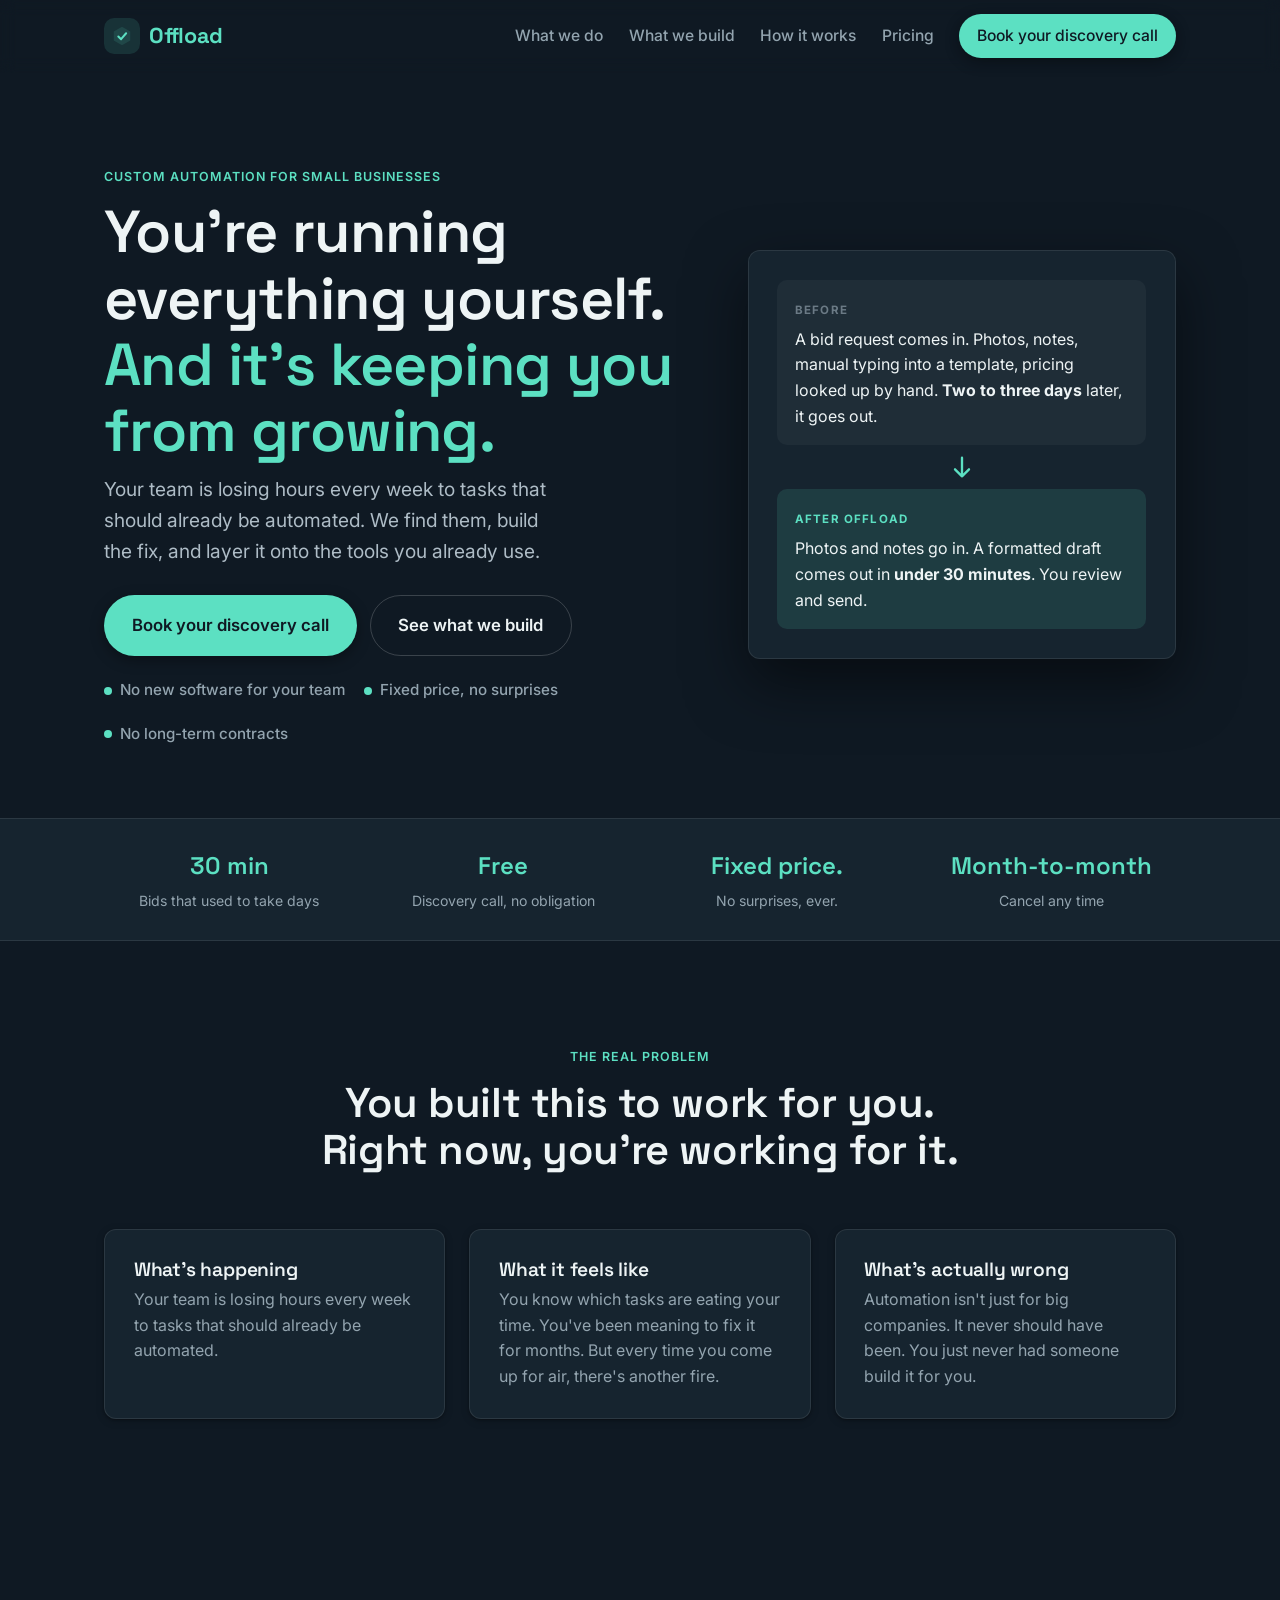
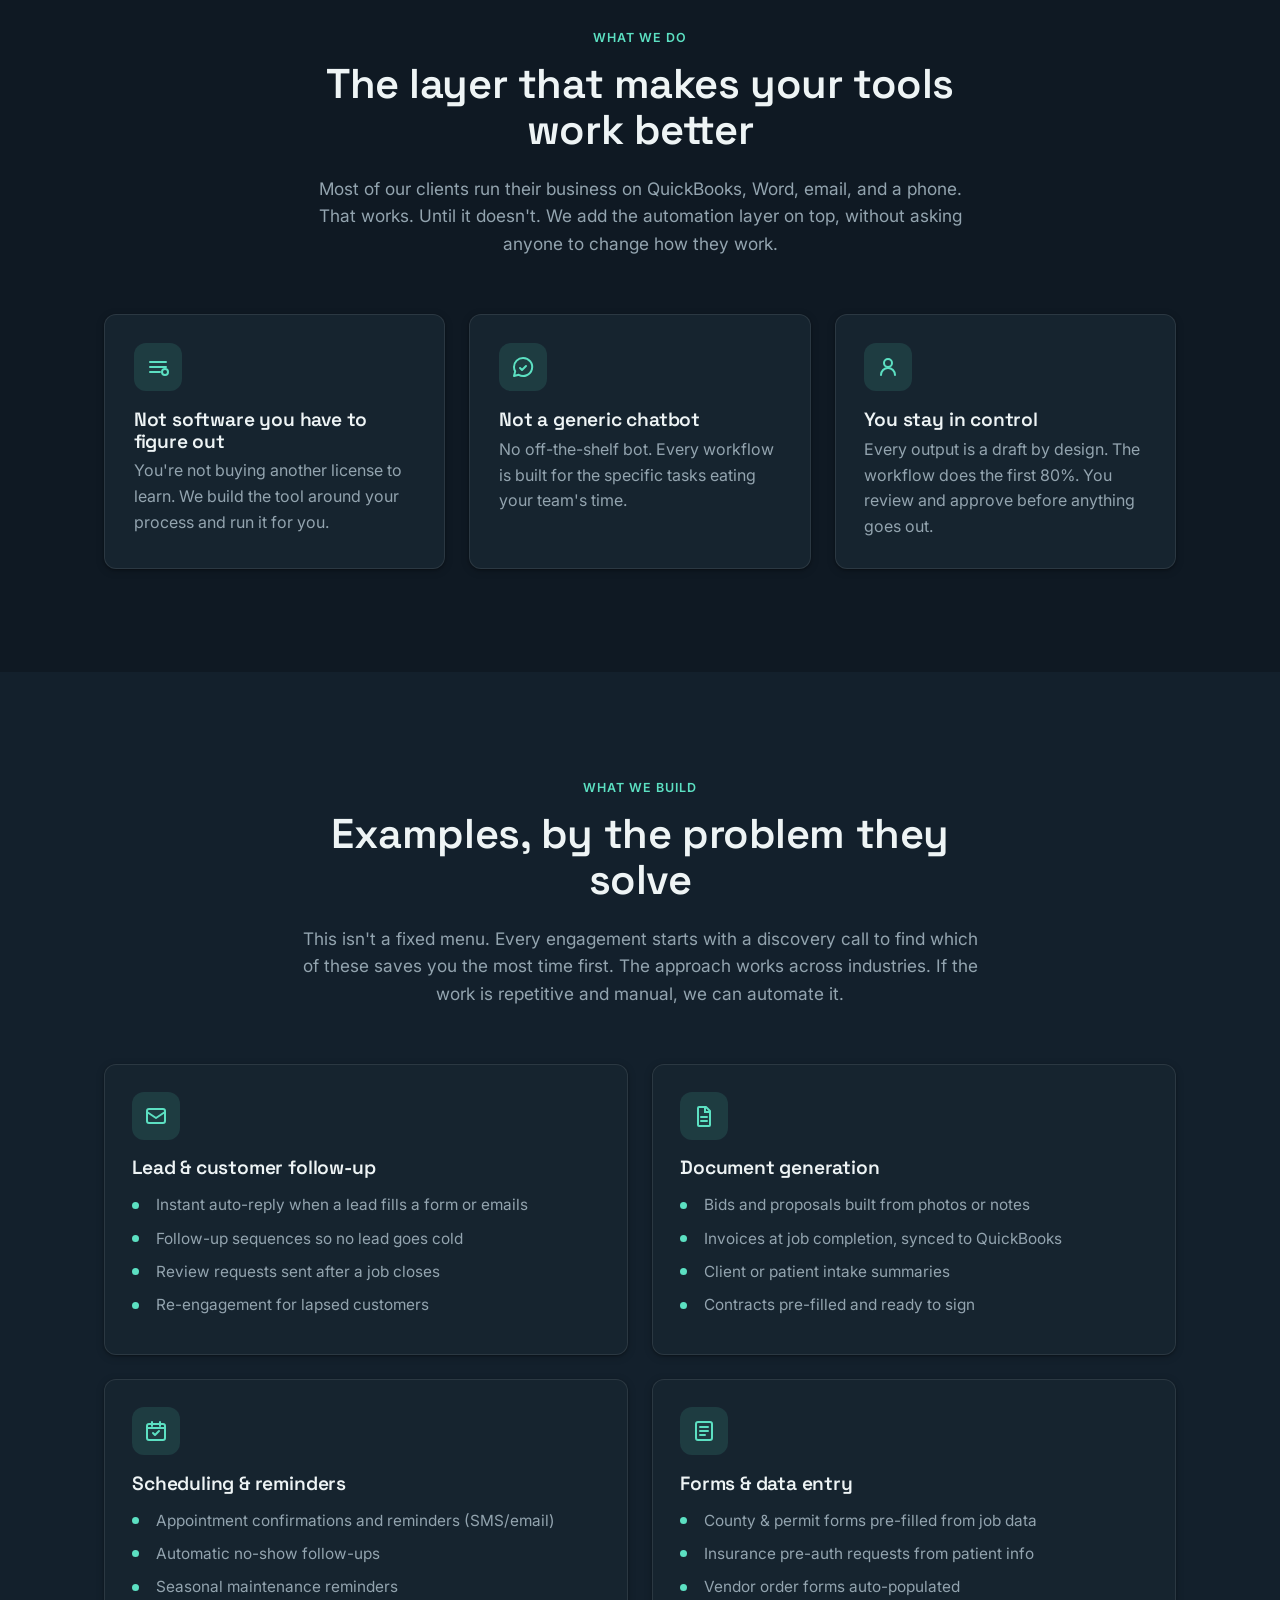
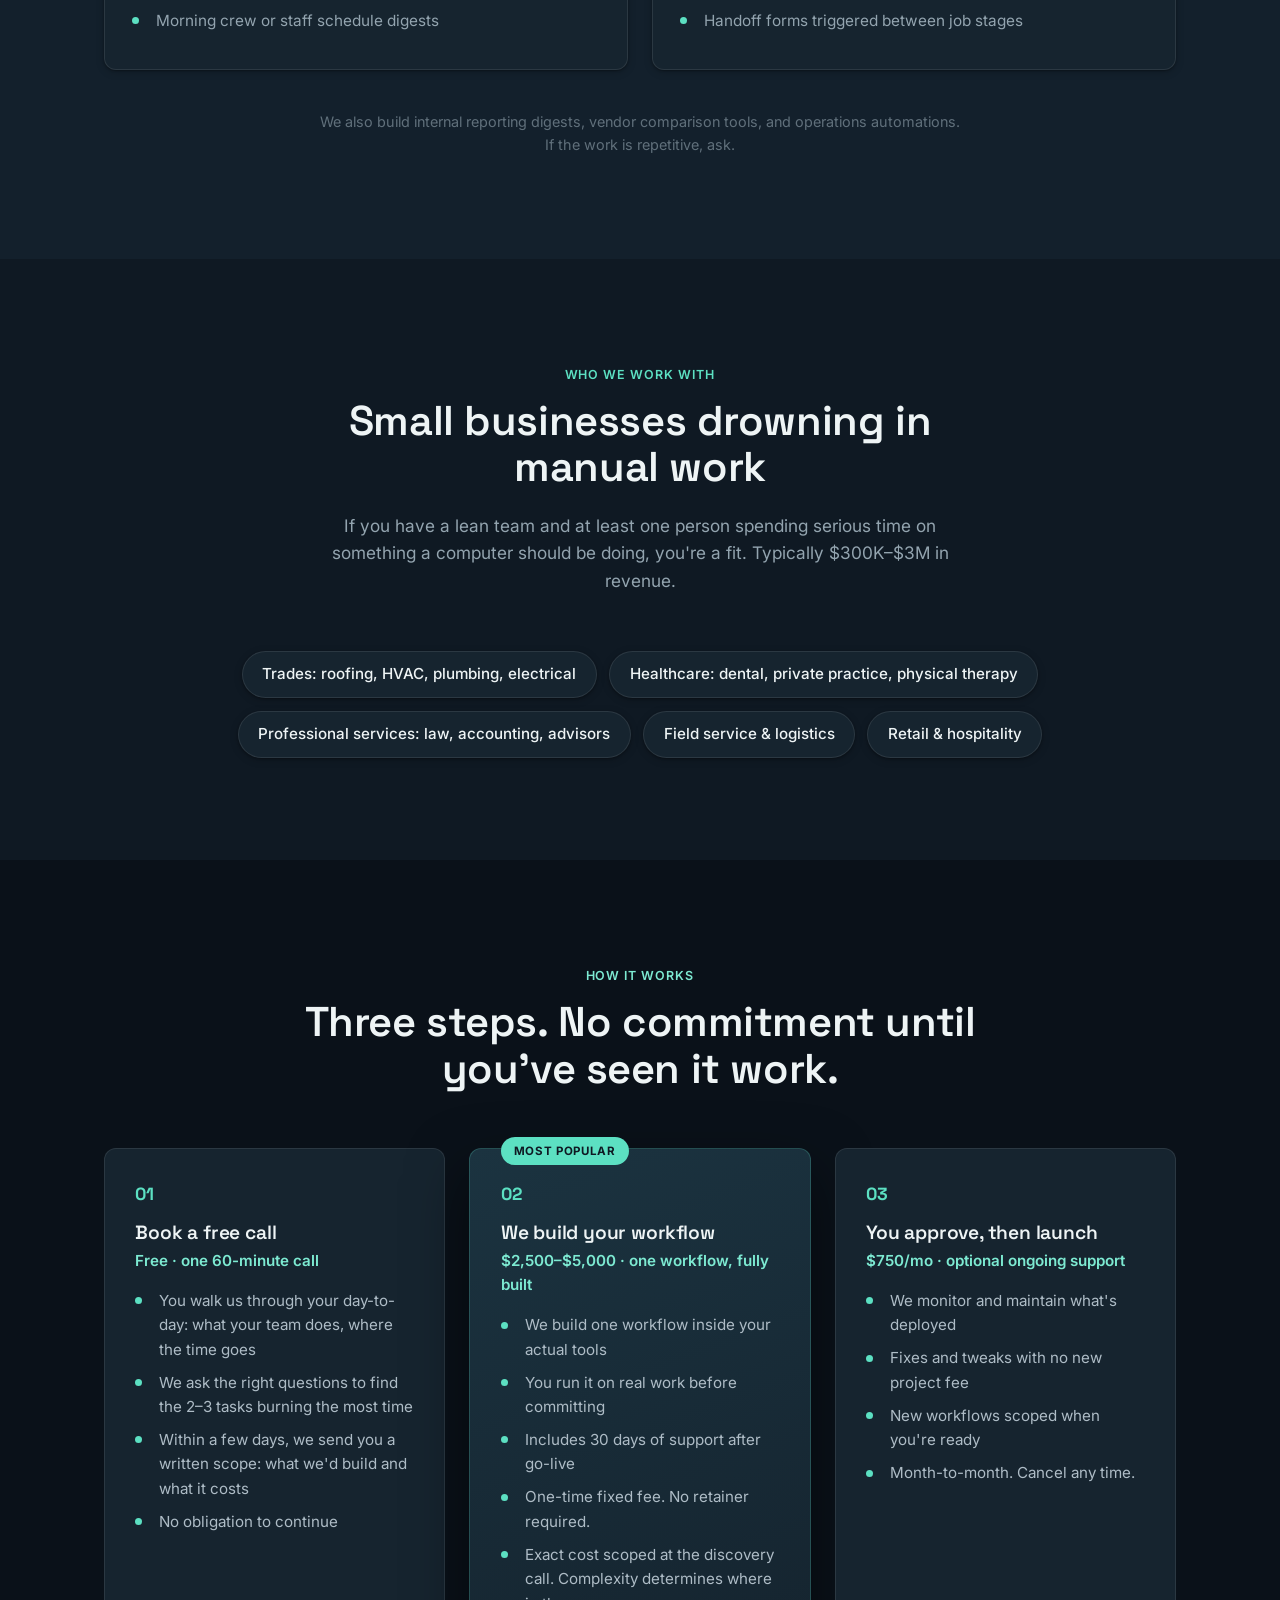
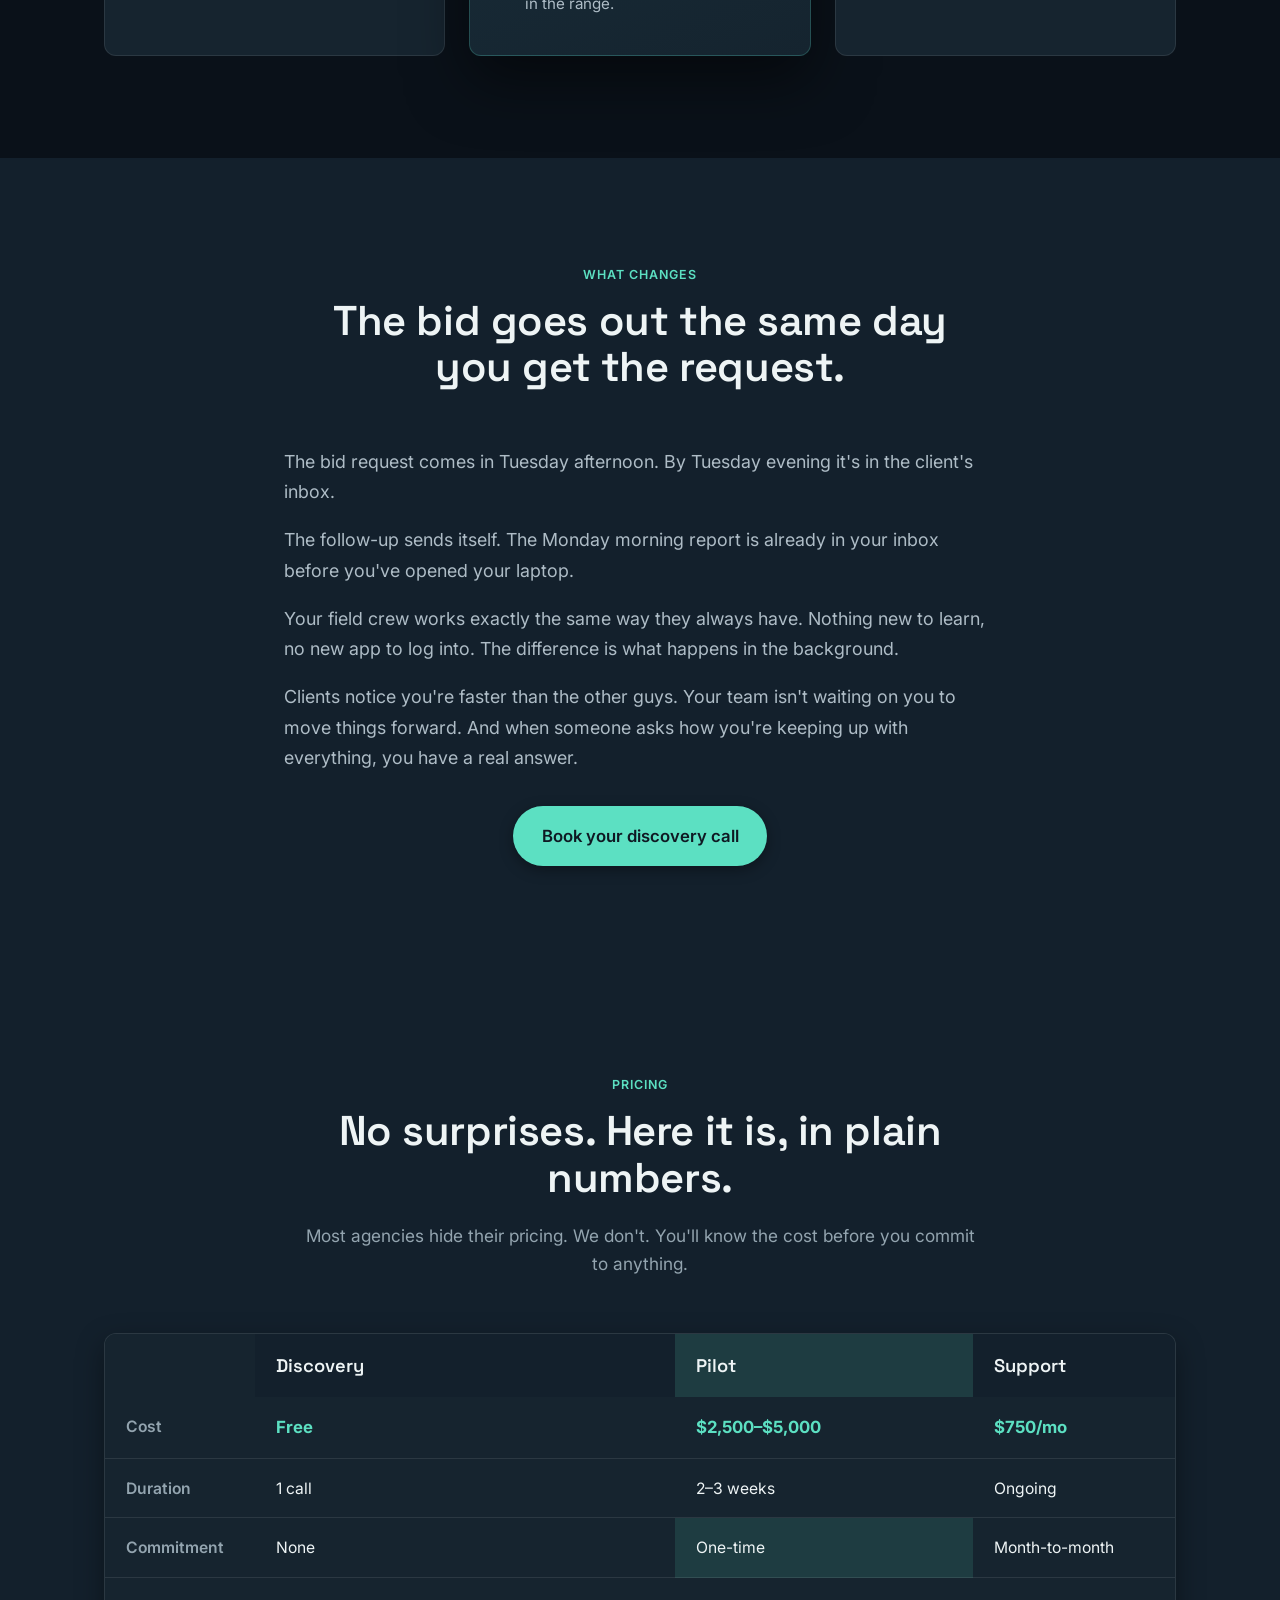
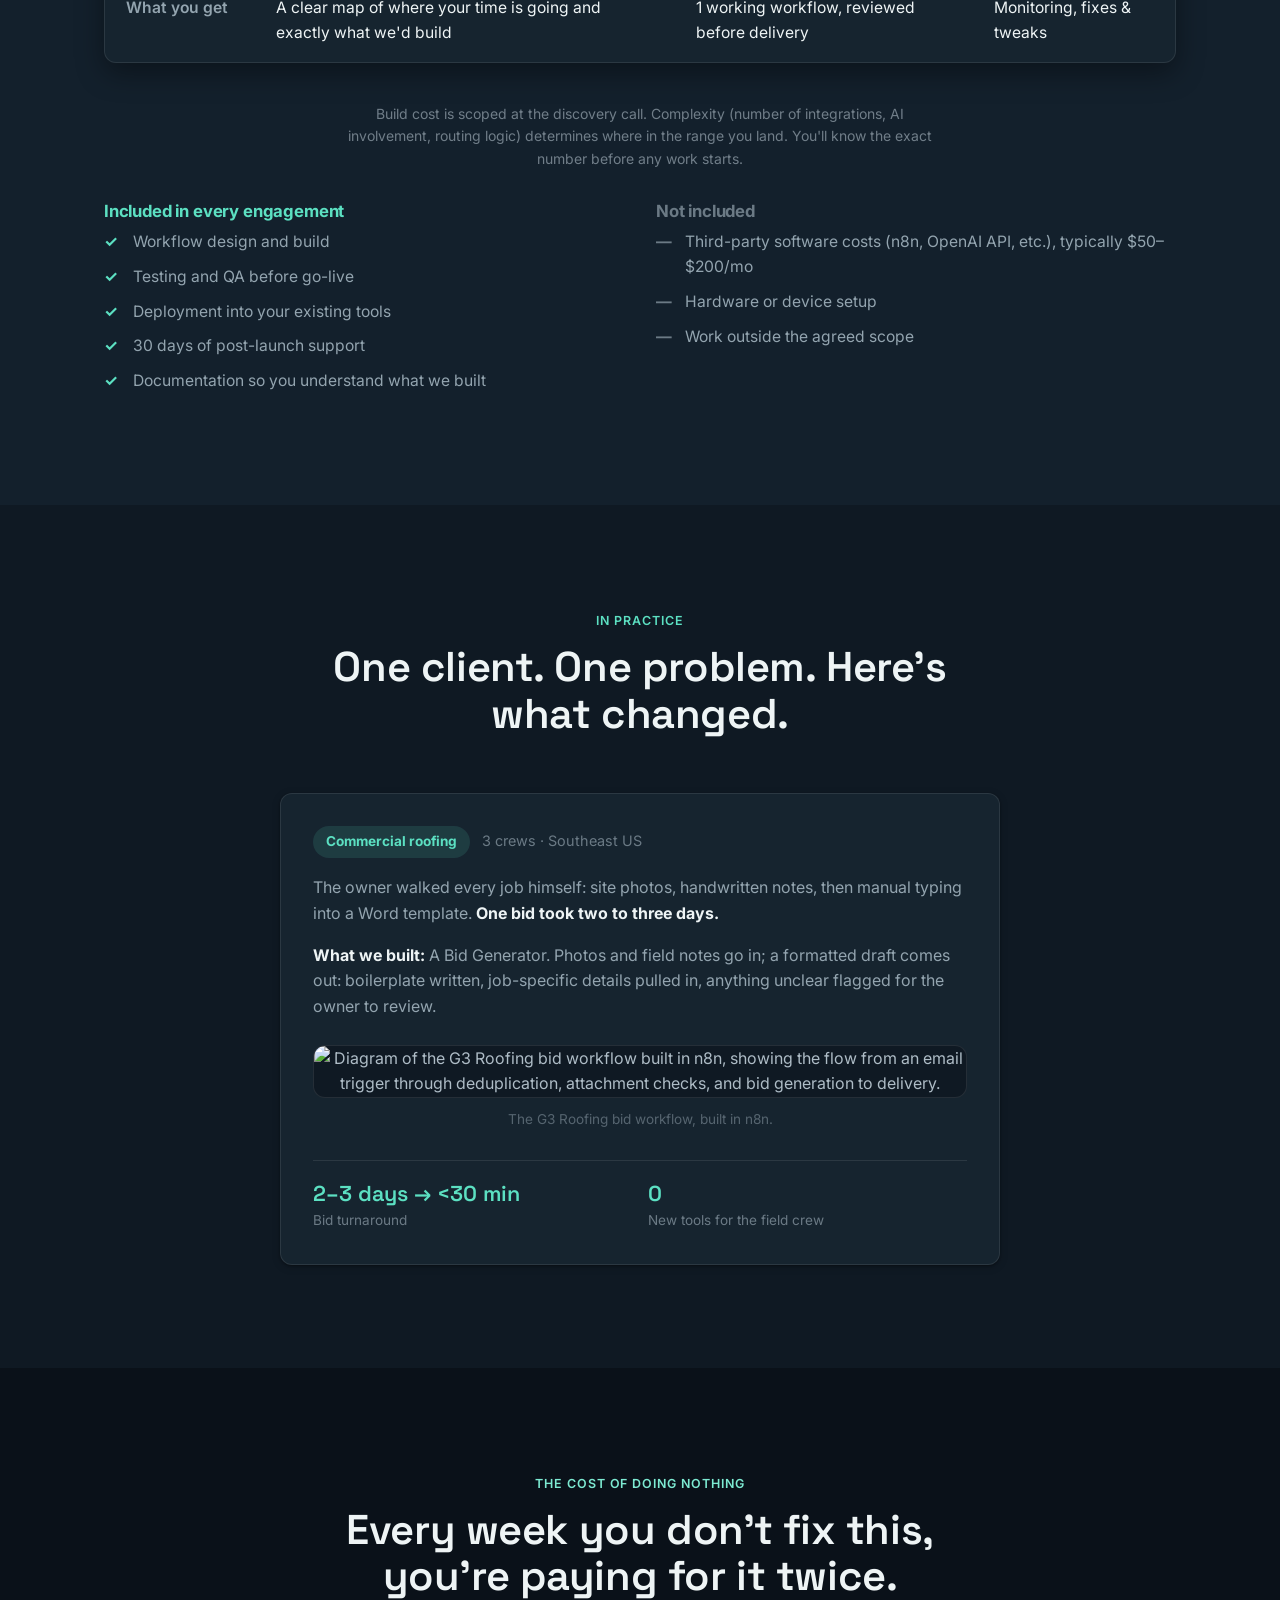
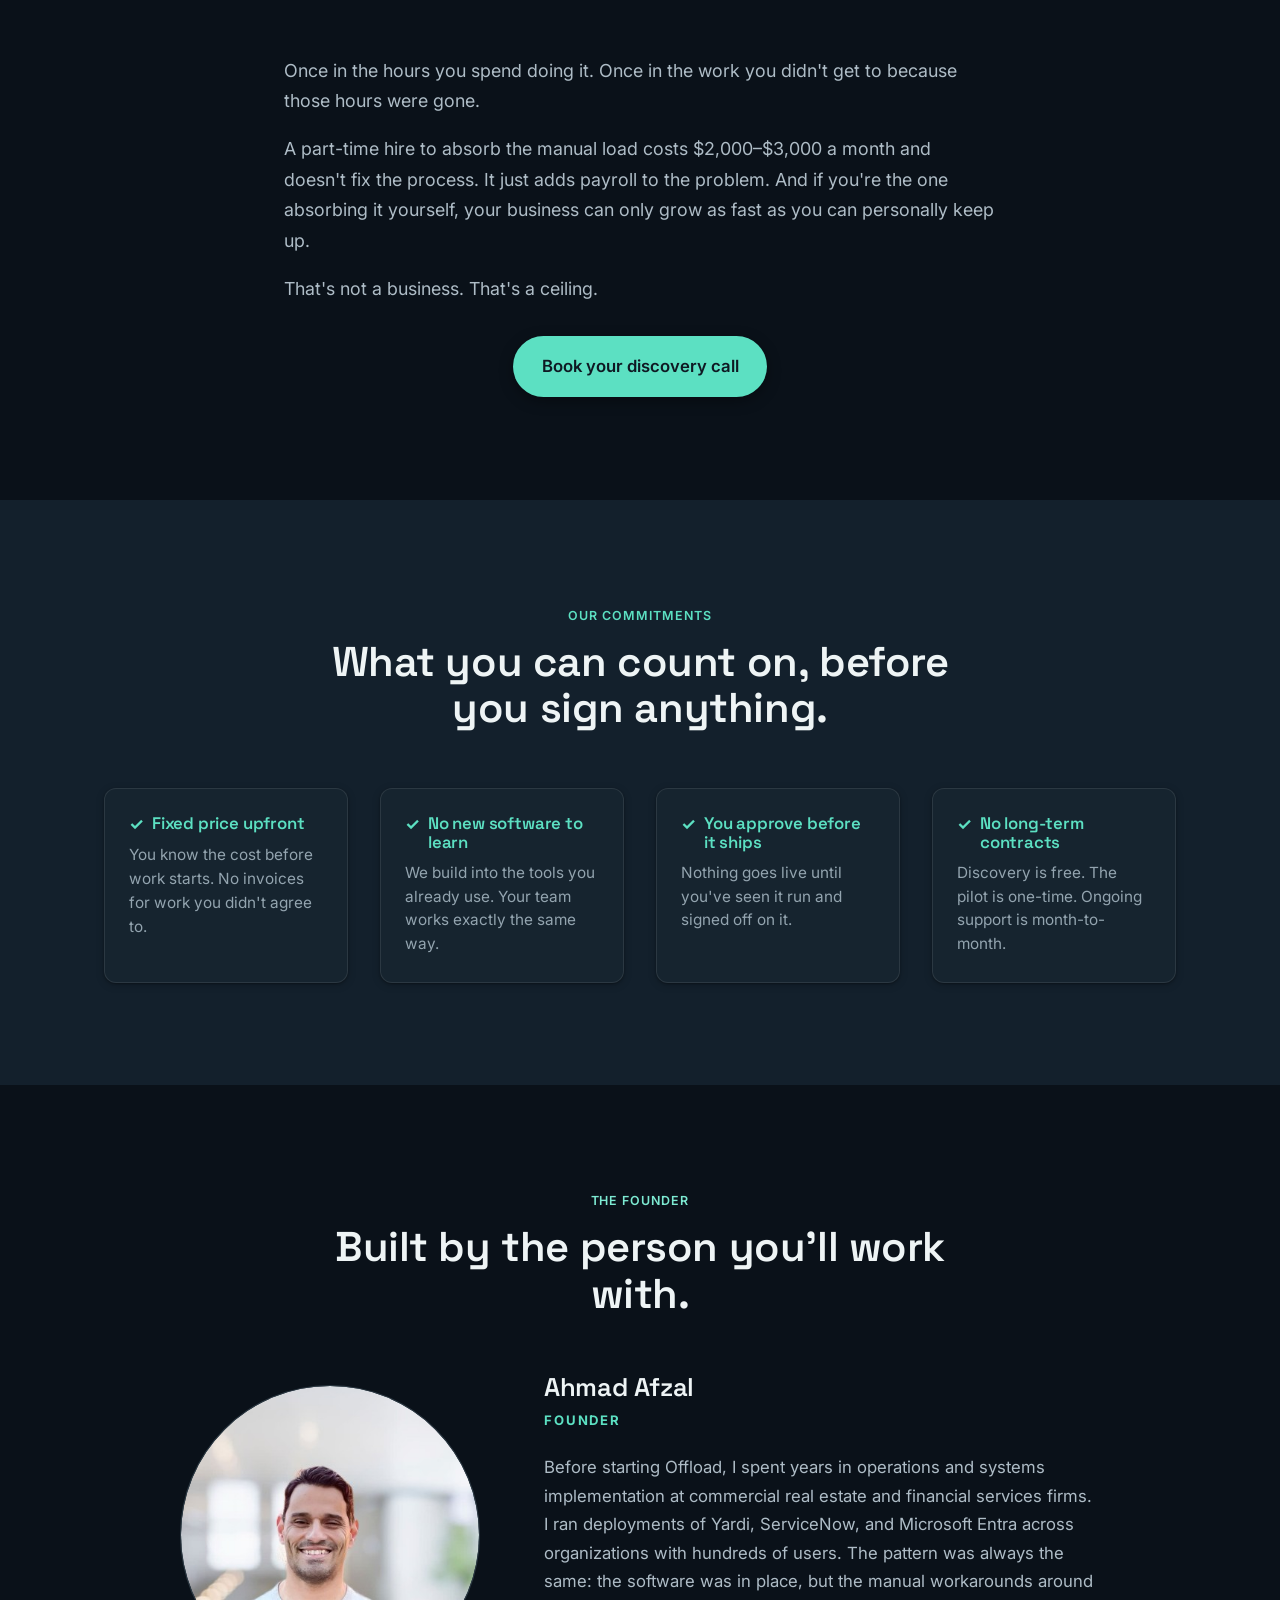
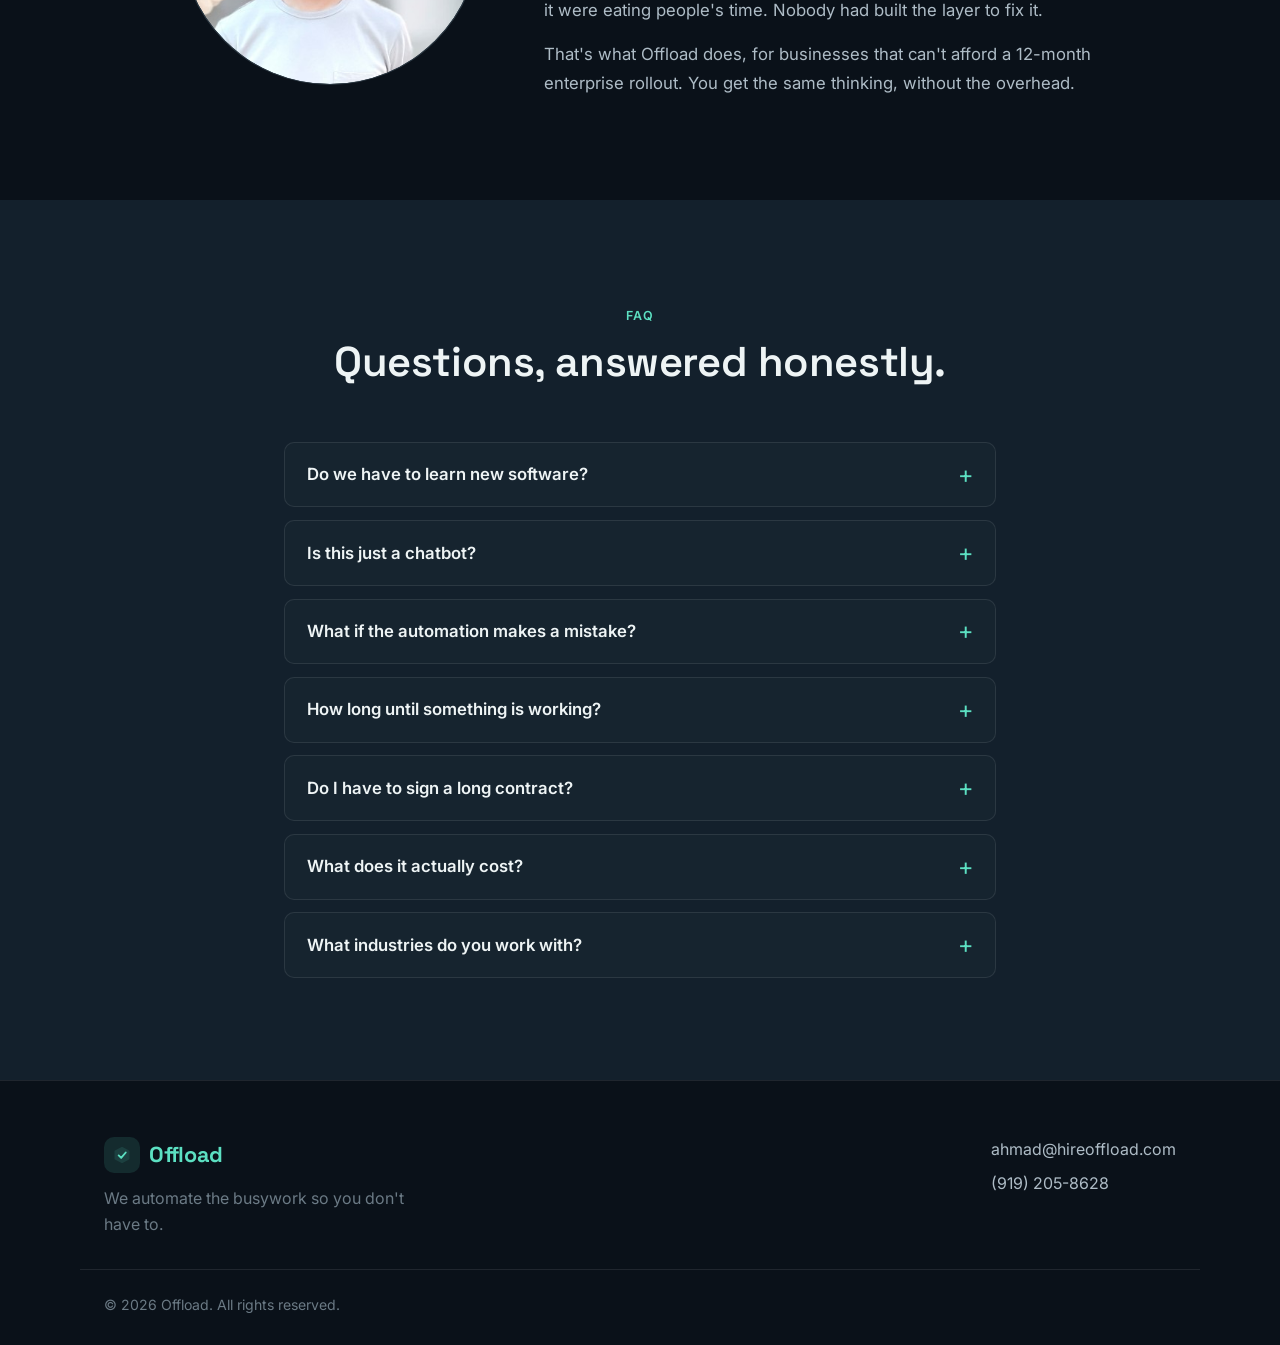
==== index.html @ e2a0ba42 "Calmer visual styling and scoped scroll reveal - Primary button: replace mint glow with a quiet dark" ====
<!DOCTYPE html>
<html lang="en">
<head>
  <meta charset="UTF-8" />
  <meta name="viewport" content="width=device-width, initial-scale=1.0" />
  <title>Offload | You're running everything yourself. Let's fix that.</title>
  <meta name="description" content="Offload builds custom automation workflows for small businesses. Stop losing hours to manual work. Book a free discovery call." />

  <!-- Social sharing preview -->
  <meta property="og:title" content="Offload | You're running everything yourself. Let's fix that." />
  <meta property="og:description" content="Offload builds custom automation workflows for small businesses. Stop losing hours to manual work. Book a free discovery call." />
  <meta property="og:type" content="website" />
  <meta property="og:url" content="https://aafzal80.github.io/Offload/" />

  <link rel="icon" href="assets/favicon.svg" type="image/svg+xml" />

  <!-- Fonts: Space Grotesk (geometric sans headings, matches business cards) + Inter (clean body) -->
  <link rel="preconnect" href="https://fonts.googleapis.com" />
  <link rel="preconnect" href="https://fonts.gstatic.com" crossorigin />
  <link href="https://fonts.googleapis.com/css2?family=Space+Grotesk:wght@500;600;700&family=Inter:wght@400;500;600;700&display=swap" rel="stylesheet" />

  <link rel="stylesheet" href="styles.css" />
</head>
<body>
  <a class="skip-link" href="#main">Skip to content</a>

  <!-- ===== Header ===== -->
  <header class="site-header" id="top">
    <div class="container header-inner">
      <a href="#top" class="logo" aria-label="Offload home">
        <span class="logo-mark" aria-hidden="true">
          <svg width="22" height="22" viewBox="0 0 24 24" fill="none" aria-hidden="true">
            <path d="M12 2 L21 7 V17 L12 22 L3 17 V7 Z" fill="currentColor" opacity="0.12"/>
            <path d="M8 12.5 L11 15.5 L16.5 9" stroke="currentColor" stroke-width="2.2" stroke-linecap="round" stroke-linejoin="round"/>
          </svg>
        </span>
        Offload
      </a>

      <nav class="main-nav" aria-label="Primary">
        <button class="nav-toggle" aria-expanded="false" aria-controls="nav-menu" aria-label="Open menu">
          <span></span><span></span><span></span>
        </button>
        <ul id="nav-menu" class="nav-menu">
          <li><a href="#what-we-do">What we do</a></li>
          <li><a href="#what-we-build">What we build</a></li>
          <li><a href="#how-it-works">How it works</a></li>
          <li><a href="#pricing">Pricing</a></li>
          <li class="nav-cta"><a href="https://calendar.app.google/npTWLyioXdEa7uxcA" target="_blank" rel="noopener noreferrer" class="btn btn-primary btn-sm">Book your discovery call</a></li>
        </ul>
      </nav>
    </div>
  </header>

  <main id="main">

    <!-- ===== Hero ===== -->
    <section class="hero">
      <div class="container hero-inner">
        <div class="hero-copy">
          <p class="eyebrow">Custom automation for small businesses</p>
          <h1>You're running everything yourself. <span class="accent">And it's keeping you from growing.</span></h1>
          <p class="lede">
            Your team is losing hours every week to tasks that should already be automated. We find them,
            build the fix, and layer it onto the tools you already use.
          </p>
          <div class="hero-actions">
            <a href="https://calendar.app.google/npTWLyioXdEa7uxcA" target="_blank" rel="noopener noreferrer" class="btn btn-primary btn-lg">Book your discovery call</a>
            <a href="#what-we-build" class="btn btn-ghost btn-lg">See what we build</a>
          </div>
          <ul class="hero-points">
            <li><span class="dot" aria-hidden="true"></span> No new software for your team</li>
            <li><span class="dot" aria-hidden="true"></span> Fixed price, no surprises</li>
            <li><span class="dot" aria-hidden="true"></span> No long-term contracts</li>
          </ul>
        </div>

        <div class="hero-card reveal">
          <div class="hc-row hc-before">
            <span class="hc-label">Before</span>
            <p>A bid request comes in. Photos, notes, manual typing into a template, pricing looked up by hand. <strong>Two to three days</strong> later, it goes out.</p>
          </div>
          <div class="hc-arrow" aria-hidden="true">
            <svg width="28" height="28" viewBox="0 0 24 24" fill="none"><path d="M12 4v16m0 0 6-6m-6 6-6-6" stroke="currentColor" stroke-width="2" stroke-linecap="round" stroke-linejoin="round"/></svg>
          </div>
          <div class="hc-row hc-after">
            <span class="hc-label">After Offload</span>
            <p>Photos and notes go in. A formatted draft comes out in <strong>under 30 minutes</strong>. You review and send.</p>
          </div>
        </div>
      </div>
    </section>

    <!-- ===== Trust strip ===== -->
    <section class="trust-strip" aria-label="At a glance">
      <div class="container trust-inner">
        <div class="trust-item"><span class="trust-num reveal">30 min</span><span class="trust-cap">Bids that used to take days</span></div>
        <div class="trust-item"><span class="trust-num reveal">Free</span><span class="trust-cap">Discovery call, no obligation</span></div>
        <div class="trust-item"><span class="trust-num reveal">Fixed price.</span><span class="trust-cap">No surprises, ever.</span></div>
        <div class="trust-item"><span class="trust-num reveal">Month&#8209;to&#8209;month</span><span class="trust-cap">Cancel any time</span></div>
      </div>
    </section>

    <!-- ===== Problem ===== -->
    <section id="problem" class="section">
      <div class="container">
        <div class="section-head">
          <p class="eyebrow">The real problem</p>
          <h2>You built this to work for you.<br />Right now, you're working for it.</h2>
        </div>
        <div class="grid grid-3 difference-grid">
          <article class="card">
            <h3>What's happening</h3>
            <p>Your team is losing hours every week to tasks that should already be automated.</p>
          </article>
          <article class="card">
            <h3>What it feels like</h3>
            <p>You know which tasks are eating your time. You've been meaning to fix it for months. But every time you come up for air, there's another fire.</p>
          </article>
          <article class="card">
            <h3>What's actually wrong</h3>
            <p>Automation isn't just for big companies. It never should have been. You just never had someone build it for you.</p>
          </article>
        </div>
      </div>
    </section>

    <!-- ===== What we do / the difference ===== -->
    <section id="what-we-do" class="section">
      <div class="container">
        <div class="section-head">
          <p class="eyebrow">What we do</p>
          <h2>The layer that makes your tools work better</h2>
          <p class="section-sub">
            Most of our clients run their business on QuickBooks, Word, email, and a phone.
            That works. Until it doesn't. We add the automation layer on top, without asking
            anyone to change how they work.
          </p>
        </div>

        <div class="grid grid-3 difference-grid">
          <article class="card">
            <div class="card-icon"><svg viewBox="0 0 24 24" fill="none" aria-hidden="true"><path d="M4 7h16M4 12h16M4 17h10" stroke="currentColor" stroke-width="2" stroke-linecap="round"/><circle cx="19" cy="17" r="3" stroke="currentColor" stroke-width="2"/></svg></div>
            <h3>Not software you have to figure out</h3>
            <p>You're not buying another license to learn. We build the tool around your process and run it for you.</p>
          </article>
          <article class="card">
            <div class="card-icon"><svg viewBox="0 0 24 24" fill="none" aria-hidden="true"><path d="M12 3a9 9 0 0 0-9 9c0 1.6.4 3 1.2 4.3L3 21l4.7-1.2A9 9 0 1 0 12 3Z" stroke="currentColor" stroke-width="2" stroke-linejoin="round"/><path d="M9 13l2 2 4-4" stroke="currentColor" stroke-width="2" stroke-linecap="round" stroke-linejoin="round"/></svg></div>
            <h3>Not a generic chatbot</h3>
            <p>No off-the-shelf bot. Every workflow is built for the specific tasks eating your team's time.</p>
          </article>
          <article class="card">
            <div class="card-icon"><svg viewBox="0 0 24 24" fill="none" aria-hidden="true"><circle cx="12" cy="8" r="4" stroke="currentColor" stroke-width="2"/><path d="M5 20a7 7 0 0 1 14 0" stroke="currentColor" stroke-width="2" stroke-linecap="round"/></svg></div>
            <h3>You stay in control</h3>
            <p>Every output is a draft by design. The workflow does the first 80%. You review and approve before anything goes out.</p>
          </article>
        </div>
      </div>
    </section>

    <!-- ===== What we build ===== -->
    <section id="what-we-build" class="section section-tint">
      <div class="container">
        <div class="section-head">
          <p class="eyebrow">What we build</p>
          <h2>Examples, by the problem they solve</h2>
          <p class="section-sub">
            This isn't a fixed menu. Every engagement starts with a discovery call to find which of these
            saves you the most time first. The approach works across industries. If the work is
            repetitive and manual, we can automate it.
          </p>
        </div>

        <div class="grid grid-2 build-grid">
          <article class="build-card">
            <div class="card-icon"><svg viewBox="0 0 24 24" fill="none" aria-hidden="true"><path d="M3 8l9 6 9-6" stroke="currentColor" stroke-width="2" stroke-linecap="round" stroke-linejoin="round"/><rect x="3" y="5" width="18" height="14" rx="2" stroke="currentColor" stroke-width="2"/></svg></div>
            <h3>Lead &amp; customer follow-up</h3>
            <ul>
              <li>Instant auto-reply when a lead fills a form or emails</li>
              <li>Follow-up sequences so no lead goes cold</li>
              <li>Review requests sent after a job closes</li>
              <li>Re-engagement for lapsed customers</li>
            </ul>
          </article>

          <article class="build-card">
            <div class="card-icon"><svg viewBox="0 0 24 24" fill="none" aria-hidden="true"><path d="M7 3h7l4 4v14a1 1 0 0 1-1 1H7a1 1 0 0 1-1-1V4a1 1 0 0 1 1-1Z" stroke="currentColor" stroke-width="2" stroke-linejoin="round"/><path d="M13 3v5h5M9 13h6M9 17h6" stroke="currentColor" stroke-width="2" stroke-linecap="round"/></svg></div>
            <h3>Document generation</h3>
            <ul>
              <li>Bids and proposals built from photos or notes</li>
              <li>Invoices at job completion, synced to QuickBooks</li>
              <li>Client or patient intake summaries</li>
              <li>Contracts pre-filled and ready to sign</li>
            </ul>
          </article>

          <article class="build-card">
            <div class="card-icon"><svg viewBox="0 0 24 24" fill="none" aria-hidden="true"><rect x="3" y="5" width="18" height="16" rx="2" stroke="currentColor" stroke-width="2"/><path d="M3 9h18M8 3v4M16 3v4" stroke="currentColor" stroke-width="2" stroke-linecap="round"/><path d="M9 14l2 2 4-4" stroke="currentColor" stroke-width="2" stroke-linecap="round" stroke-linejoin="round"/></svg></div>
            <h3>Scheduling &amp; reminders</h3>
            <ul>
              <li>Appointment confirmations and reminders (SMS/email)</li>
              <li>Automatic no-show follow-ups</li>
              <li>Seasonal maintenance reminders</li>
              <li>Morning crew or staff schedule digests</li>
            </ul>
          </article>

          <article class="build-card">
            <div class="card-icon"><svg viewBox="0 0 24 24" fill="none" aria-hidden="true"><rect x="4" y="3" width="16" height="18" rx="2" stroke="currentColor" stroke-width="2"/><path d="M8 8h8M8 12h8M8 16h5" stroke="currentColor" stroke-width="2" stroke-linecap="round"/></svg></div>
            <h3>Forms &amp; data entry</h3>
            <ul>
              <li>County &amp; permit forms pre-filled from job data</li>
              <li>Insurance pre-auth requests from patient info</li>
              <li>Vendor order forms auto-populated</li>
              <li>Handoff forms triggered between job stages</li>
            </ul>
          </article>

        </div>

        <p class="build-extra">We also build internal reporting digests, vendor comparison tools, and operations automations. If the work is repetitive, ask.</p>
      </div>
    </section>

    <!-- ===== Who we work with ===== -->
    <section id="who" class="section">
      <div class="container">
        <div class="section-head">
          <p class="eyebrow">Who we work with</p>
          <h2>Small businesses drowning in manual work</h2>
          <p class="section-sub">
            If you have a lean team and at least one person spending serious time on something a computer
            should be doing, you're a fit. Typically $300K&ndash;$3M in revenue.
          </p>
        </div>

        <div class="industry-row">
          <span class="industry-chip">Trades: roofing, HVAC, plumbing, electrical</span>
          <span class="industry-chip">Healthcare: dental, private practice, physical therapy</span>
          <span class="industry-chip">Professional services: law, accounting, advisors</span>
          <span class="industry-chip">Field service &amp; logistics</span>
          <span class="industry-chip">Retail &amp; hospitality</span>
        </div>
      </div>
    </section>

    <!-- ===== How it works ===== -->
    <section id="how-it-works" class="section section-dark">
      <div class="container">
        <div class="section-head">
          <p class="eyebrow eyebrow-light">How it works</p>
          <h2>Three steps. No commitment until you've seen it work.</h2>
        </div>

        <div class="grid grid-3 steps-grid">
          <article class="step-card">
            <span class="step-num">01</span>
            <h3>Book a free call</h3>
            <p class="step-price">Free &middot; one 60-minute call</p>
            <ul>
              <li>You walk us through your day-to-day: what your team does, where the time goes</li>
              <li>We ask the right questions to find the 2&ndash;3 tasks burning the most time</li>
              <li>Within a few days, we send you a written scope: what we'd build and what it costs</li>
              <li>No obligation to continue</li>
            </ul>
          </article>

          <article class="step-card step-featured">
            <span class="step-tag">Most popular</span>
            <span class="step-num">02</span>
            <h3>We build your workflow</h3>
            <p class="step-price">$2,500&ndash;$5,000 &middot; one workflow, fully built</p>
            <ul>
              <li>We build one workflow inside your actual tools</li>
              <li>You run it on real work before committing</li>
              <li>Includes 30 days of support after go-live</li>
              <li>One-time fixed fee. No retainer required.</li>
              <li>Exact cost scoped at the discovery call. Complexity determines where in the range.</li>
            </ul>
          </article>

          <article class="step-card">
            <span class="step-num">03</span>
            <h3>You approve, then launch</h3>
            <p class="step-price">$750/mo &middot; optional ongoing support</p>
            <ul>
              <li>We monitor and maintain what's deployed</li>
              <li>Fixes and tweaks with no new project fee</li>
              <li>New workflows scoped when you're ready</li>
              <li>Month-to-month. Cancel any time.</li>
            </ul>
          </article>
        </div>
      </div>
    </section>

    <!-- ===== Success / What changes ===== -->
    <section id="success" class="section section-tint">
      <div class="container container-narrow">
        <div class="section-head">
          <p class="eyebrow">What changes</p>
          <h2>The bid goes out the same day you get the request.</h2>
        </div>
        <div class="success-body">
          <p>The bid request comes in Tuesday afternoon. By Tuesday evening it's in the client's inbox.</p>
          <p>The follow-up sends itself. The Monday morning report is already in your inbox before you've opened your laptop.</p>
          <p>Your field crew works exactly the same way they always have. Nothing new to learn, no new app to log into. The difference is what happens in the background.</p>
          <p>Clients notice you're faster than the other guys. Your team isn't waiting on you to move things forward. And when someone asks how you're keeping up with everything, you have a real answer.</p>
        </div>
        <div class="section-cta">
          <a href="https://calendar.app.google/npTWLyioXdEa7uxcA" target="_blank" rel="noopener noreferrer" class="btn btn-primary btn-lg">Book your discovery call</a>
        </div>
      </div>
    </section>

    <!-- ===== Pricing ===== -->
    <section id="pricing" class="section section-tint">
      <div class="container">
        <div class="section-head">
          <p class="eyebrow">Pricing</p>
          <h2>No surprises. Here it is, in plain numbers.</h2>
          <p class="section-sub">
            Most agencies hide their pricing. We don't. You'll know the cost before you commit to anything.
          </p>
        </div>

        <!-- Mobile pricing cards (hidden on desktop, shown on mobile) -->
        <div class="pricing-cards">
          <div class="pricing-card">
            <div class="pricing-card-head">
              <span class="pricing-card-title">Discovery</span>
              <span class="pricing-card-price">Free</span>
            </div>
            <dl class="pricing-card-rows">
              <div class="pricing-card-row">
                <dt>Duration</dt><dd>1 call</dd>
              </div>
              <div class="pricing-card-row">
                <dt>Commitment</dt><dd>None</dd>
              </div>
              <div class="pricing-card-row">
                <dt>What you get</dt><dd>A clear map of where your time is going and exactly what we&rsquo;d build</dd>
              </div>
            </dl>
          </div>
          <div class="pricing-card pricing-card-featured">
            <div class="pricing-card-head">
              <span class="pricing-card-title">Pilot <span class="pricing-card-tag">Most popular</span></span>
              <span class="pricing-card-price">$2,500&ndash;$5,000</span>
            </div>
            <dl class="pricing-card-rows">
              <div class="pricing-card-row">
                <dt>Duration</dt><dd>2&ndash;3 weeks</dd>
              </div>
              <div class="pricing-card-row">
                <dt>Commitment</dt><dd>One-time</dd>
              </div>
              <div class="pricing-card-row">
                <dt>What you get</dt><dd>1 working workflow, reviewed before delivery</dd>
              </div>
            </dl>
          </div>
          <div class="pricing-card">
            <div class="pricing-card-head">
              <span class="pricing-card-title">Support</span>
              <span class="pricing-card-price">$750/mo</span>
            </div>
            <dl class="pricing-card-rows">
              <div class="pricing-card-row">
                <dt>Duration</dt><dd>Ongoing</dd>
              </div>
              <div class="pricing-card-row">
                <dt>Commitment</dt><dd>Month-to-month</dd>
              </div>
              <div class="pricing-card-row">
                <dt>What you get</dt><dd>Monitoring, fixes &amp; tweaks</dd>
              </div>
            </dl>
          </div>
        </div>

        <div class="pricing-table-wrap">
          <table class="pricing-table">
            <thead>
              <tr>
                <th scope="col"><span class="sr-only">Detail</span></th>
                <th scope="col">Discovery</th>
                <th scope="col">Pilot</th>
                <th scope="col">Support</th>
              </tr>
            </thead>
            <tbody>
              <tr>
                <th scope="row">Cost</th>
                <td><strong>Free</strong></td>
                <td><strong>$2,500&ndash;$5,000</strong></td>
                <td><strong>$750/mo</strong></td>
              </tr>
              <tr>
                <th scope="row">Duration</th>
                <td>1 call</td>
                <td>2&ndash;3 weeks</td>
                <td>Ongoing</td>
              </tr>
              <tr>
                <th scope="row">Commitment</th>
                <td>None</td>
                <td>One-time</td>
                <td>Month-to-month</td>
              </tr>
              <tr>
                <th scope="row">What you get</th>
                <td>A clear map of where your time is going and exactly what we'd build</td>
                <td>1 working workflow, reviewed before delivery</td>
                <td>Monitoring, fixes &amp; tweaks</td>
              </tr>
            </tbody>
          </table>
        </div>

        <p class="pricing-note">Build cost is scoped at the discovery call. Complexity (number of integrations, AI involvement, routing logic) determines where in the range you land. You'll know the exact number before any work starts.</p>

        <div class="included-grid">
          <div class="included-col">
            <h3 class="included-title included-yes">Included in every engagement</h3>
            <ul class="check-list">
              <li>Workflow design and build</li>
              <li>Testing and QA before go-live</li>
              <li>Deployment into your existing tools</li>
              <li>30 days of post-launch support</li>
              <li>Documentation so you understand what we built</li>
            </ul>
          </div>
          <div class="included-col">
            <h3 class="included-title included-no">Not included</h3>
            <ul class="x-list">
              <li>Third-party software costs (n8n, OpenAI API, etc.), typically $50&ndash;$200/mo</li>
              <li>Hardware or device setup</li>
              <li>Work outside the agreed scope</li>
            </ul>
          </div>
        </div>
      </div>
    </section>

    <!-- ===== Results / case study ===== -->
    <section id="results" class="section">
      <div class="container">
        <div class="section-head">
          <p class="eyebrow">In practice</p>
          <h2>One client. One problem. Here's what changed.</h2>
        </div>

        <div class="grid case-grid case-grid-single">
          <article class="case-card">
            <div class="case-head">
              <span class="case-tag">Commercial roofing</span>
              <span class="case-meta">3 crews &middot; Southeast US</span>
            </div>
            <p class="case-situation">
              The owner walked every job himself: site photos, handwritten notes, then manual typing
              into a Word template. <strong>One bid took two to three days.</strong>
            </p>
            <p class="case-built"><strong>What we built:</strong> A Bid Generator. Photos and field notes go in;
              a formatted draft comes out: boilerplate written, job-specific details pulled in, anything
              unclear flagged for the owner to review.</p>
            <figure class="case-workflow">
              <img src="assets/images/g3-workflow.png" alt="Diagram of the G3 Roofing bid workflow built in n8n, showing the flow from an email trigger through deduplication, attachment checks, and bid generation to delivery." />
              <figcaption>The G3 Roofing bid workflow, built in n8n.</figcaption>
            </figure>
            <div class="case-results">
              <div class="case-stat"><span class="case-num reveal">2&ndash;3 days &rarr; &lt;30 min</span><span class="case-cap">Bid turnaround</span></div>
              <div class="case-stat"><span class="case-num reveal">0</span><span class="case-cap">New tools for the field crew</span></div>
            </div>
          </article>
        </div>
      </div>
    </section>

    <!-- ===== Stakes / cost of doing nothing ===== -->
    <section id="stakes" class="section section-dark">
      <div class="container container-narrow">
        <div class="section-head">
          <p class="eyebrow eyebrow-light">The cost of doing nothing</p>
          <h2>Every week you don't fix this, you're paying for it twice.</h2>
        </div>
        <div class="stakes-body">
          <p>Once in the hours you spend doing it. Once in the work you didn't get to because those hours were gone.</p>
          <p>A part-time hire to absorb the manual load costs $2,000&ndash;$3,000 a month and doesn't fix the process. It just adds payroll to the problem. And if you're the one absorbing it yourself, your business can only grow as fast as you can personally keep up.</p>
          <p>That's not a business. That's a ceiling.</p>
        </div>
        <div class="section-cta">
          <a href="https://calendar.app.google/npTWLyioXdEa7uxcA" target="_blank" rel="noopener noreferrer" class="btn btn-primary btn-lg">Book your discovery call</a>
        </div>
      </div>
    </section>

    <!-- ===== Trust / our commitments ===== -->
    <section id="trust" class="section section-tint">
      <div class="container">
        <div class="section-head">
          <p class="eyebrow">Our commitments</p>
          <h2>What you can count on, before you sign anything.</h2>
        </div>
        <div class="grid grid-4 trust-grid">
          <div class="trust-commitment">
            <h3>Fixed price upfront</h3>
            <p>You know the cost before work starts. No invoices for work you didn't agree to.</p>
          </div>
          <div class="trust-commitment">
            <h3>No new software to learn</h3>
            <p>We build into the tools you already use. Your team works exactly the same way.</p>
          </div>
          <div class="trust-commitment">
            <h3>You approve before it ships</h3>
            <p>Nothing goes live until you've seen it run and signed off on it.</p>
          </div>
          <div class="trust-commitment">
            <h3>No long-term contracts</h3>
            <p>Discovery is free. The pilot is one-time. Ongoing support is month-to-month.</p>
          </div>
        </div>
      </div>
    </section>

    <!-- ===== Founder ===== -->
    <section id="founder" class="section section-dark">
      <div class="container">
        <div class="section-head">
          <p class="eyebrow eyebrow-light">The founder</p>
          <h2>Built by the person you'll work with.</h2>
        </div>
        <div class="founder-grid">
          <div class="founder-photo">
            <img src="assets/images/ahmad-afzal.jpg" alt="Ahmad Afzal, Founder of Offload." />
          </div>
          <div class="founder-text">
            <h3>Ahmad Afzal</h3>
            <p class="founder-title">Founder</p>
            <div class="founder-bio">
              <p>Before starting Offload, I spent years in operations and systems implementation at commercial real estate and financial services firms. I ran deployments of Yardi, ServiceNow, and Microsoft Entra across organizations with hundreds of users. The pattern was always the same: the software was in place, but the manual workarounds around it were eating people's time. Nobody had built the layer to fix it.</p>
              <p>That's what Offload does, for businesses that can't afford a 12-month enterprise rollout. You get the same thinking, without the overhead.</p>
            </div>
          </div>
        </div>
      </div>
    </section>

    <!-- ===== FAQ ===== -->
    <section id="faq" class="section section-tint">
      <div class="container container-narrow">
        <div class="section-head">
          <p class="eyebrow">FAQ</p>
          <h2>Questions, answered honestly.</h2>
        </div>

        <div class="faq-list">
          <details class="faq-item">
            <summary>Do we have to learn new software?</summary>
            <div class="faq-body"><p>No. We layer automation on top of the tools you already use: QuickBooks, Word, email, your phone. Your team keeps working exactly the way they do now.</p></div>
          </details>
          <details class="faq-item">
            <summary>Is this just a chatbot?</summary>
            <div class="faq-body"><p>No. We don't bolt a generic bot onto your website. Every workflow is custom-built for the specific, repetitive tasks that are eating your team's time.</p></div>
          </details>
          <details class="faq-item">
            <summary>What if the automation makes a mistake?</summary>
            <div class="faq-body"><p>Every output is a draft by design. The workflow handles the heavy lifting (the first 80%) and a person on your team reviews and approves before anything goes out. Your judgment stays in the loop.</p></div>
          </details>
          <details class="faq-item">
            <summary>How long until something is working?</summary>
            <div class="faq-body"><p>The pilot (one fully built and deployed workflow) typically takes 2&ndash;3 weeks from the discovery call.</p></div>
          </details>
          <details class="faq-item">
            <summary>Do I have to sign a long contract?</summary>
            <div class="faq-body"><p>No. Discovery is free. The pilot is a one-time fixed fee. Ongoing support is optional and month-to-month. Cancel any time.</p></div>
          </details>
          <details class="faq-item">
            <summary>What does it actually cost?</summary>
            <div class="faq-body"><p>Discovery is free. A pilot workflow is a one-time fixed fee of $2,500&ndash;$5,000 depending on complexity. You'll know the exact number before any work starts. Ongoing support is $750/month and optional. The only add-on is third-party software costs like the AI API, which typically runs $50&ndash;$200/month depending on volume.</p></div>
          </details>
          <details class="faq-item">
            <summary>What industries do you work with?</summary>
            <div class="faq-body"><p>Trades, healthcare, professional services, field service &amp; logistics, retail and hospitality, and more. If your team is doing repetitive manual work, the approach applies.</p></div>
          </details>
        </div>
      </div>
    </section>

  </main>

  <!-- ===== Footer ===== -->
  <footer class="site-footer">
    <div class="container footer-inner">
      <div class="footer-brand">
        <a href="#top" class="logo logo-footer" aria-label="Offload home">
          <span class="logo-mark" aria-hidden="true">
            <svg width="20" height="20" viewBox="0 0 24 24" fill="none" aria-hidden="true">
              <path d="M12 2 L21 7 V17 L12 22 L3 17 V7 Z" fill="currentColor" opacity="0.12"/>
              <path d="M8 12.5 L11 15.5 L16.5 9" stroke="currentColor" stroke-width="2.2" stroke-linecap="round" stroke-linejoin="round"/>
            </svg>
          </span>
          Offload
        </a>
        <p>We automate the busywork so you don't have to.</p>
      </div>
      <div class="footer-contact">
        <a href="mailto:ahmad@hireoffload.com">ahmad@hireoffload.com</a>
        <a href="tel:+19192058628">(919) 205-8628</a>
      </div>
    </div>
    <div class="container footer-bottom">
      <p>&copy; <span id="year"></span> Offload. All rights reserved.</p>
    </div>
  </footer>

  <script src="script.js"></script>
</body>
</html>
---- styles.css ----
/* ---------- Mobile pricing cards ---------- */
.pricing-cards { display: none; flex-direction: column; gap: 1rem; margin-bottom: 1.5rem; }
.pricing-card {
  background: var(--navy-3); border: 1px solid var(--line); border-radius: var(--radius);
  overflow: hidden; box-shadow: var(--shadow-sm);
}
.pricing-card-featured { border-color: var(--mint-tint-2); background: linear-gradient(160deg, #1B3340, #15242F); }
.pricing-card-head {
  display: flex; justify-content: space-between; align-items: baseline;
  padding: 1.1rem 1.3rem; border-bottom: 1px solid var(--line); gap: .5rem; flex-wrap: wrap;
}
.pricing-card-title { font-family: var(--font-head); font-weight: 600; font-size: 1.05rem; color: var(--ink); display: flex; align-items: center; gap: .5rem; flex-wrap: wrap; }
.pricing-card-price { font-family: var(--font-head); font-weight: 700; font-size: 1.1rem; color: var(--mint); white-space: nowrap; }
.pricing-card-tag {
  font-size: .68rem; font-weight: 700; letter-spacing: .06em; text-transform: uppercase;
  background: var(--mint); color: var(--navy); padding: .2rem .6rem; border-radius: var(--radius-pill);
}
.pricing-card-rows { margin: 0; padding: 0; }
.pricing-card-row {
  display: flex; justify-content: space-between; gap: 1rem;
  padding: .75rem 1.3rem; border-bottom: 1px solid var(--line);
}
.pricing-card-row:last-child { border-bottom: 0; }
.pricing-card-row dt { color: var(--text-faint); font-size: .88rem; font-weight: 600; flex-shrink: 0; }
.pricing-card-row dd { margin: 0; color: var(--text); font-size: .92rem; text-align: right; }

/* ============================================================
   Offload — landing page styles
   Brand theme: deep navy + mint/teal (matches business cards)
   ============================================================ */

:root {
  /* Brand palette (from business cards) */
  --navy:        #0F1923;   /* page background — card background color */
  --navy-2:      #13202C;   /* tinted / alternating sections */
  --navy-3:      #16242F;   /* cards & panels */
  --navy-4:      #1D2E3B;   /* inputs, elevated surfaces */
  --deep:        #0A1119;   /* deepest panels (how it works, contact) */

  --mint:        #5CE0C2;   /* primary accent */
  --mint-bright: #7DEAD2;   /* hover / lighter accent */
  --mint-dim:    #3FBFA3;   /* darker accent */
  --mint-tint:   rgba(92, 224, 194, .12);  /* soft accent background */
  --mint-tint-2: rgba(92, 224, 194, .22);

  --ink:         #EEF4F5;   /* headings — near white */
  --text:        #AEBCC6;   /* body text — muted slate */
  --text-soft:   #93A4AF;   /* secondary text */
  --text-faint:  #6B7A85;   /* faint text */

  --line:        rgba(255, 255, 255, .09);  /* borders */
  --line-strong: rgba(255, 255, 255, .18);

  --radius:       12px;
  --radius-sm:    10px;
  --radius-pill:  999px;
  --shadow-sm:    0 1px 2px rgba(0,0,0,.30), 0 2px 8px rgba(0,0,0,.20);
  --shadow-md:    0 10px 28px rgba(0,0,0,.38);
  --shadow-lg:    0 24px 60px rgba(0,0,0,.50);
  --glow:         0 4px 14px rgba(0,0,0,.35);

  --maxw:         1120px;
  --maxw-narrow:  760px;

  --font-head: "Space Grotesk", "Inter", -apple-system, BlinkMacSystemFont, "Segoe UI", sans-serif;
  --font-body: "Inter", -apple-system, BlinkMacSystemFont, "Segoe UI", Roboto, sans-serif;
}

/* ---------- Base ---------- */
*, *::before, *::after { box-sizing: border-box; }

html { scroll-behavior: smooth; }
@media (prefers-reduced-motion: reduce) { html { scroll-behavior: auto; } }

body {
  margin: 0;
  font-family: var(--font-body);
  color: var(--text);
  background: var(--navy);
  line-height: 1.6;
  -webkit-font-smoothing: antialiased;
  text-rendering: optimizeLegibility;
}

h1, h2, h3 {
  font-family: var(--font-head);
  font-weight: 600;
  line-height: 1.12;
  letter-spacing: -0.01em;
  color: var(--ink);
  margin: 0 0 .5em;
}

h1 { font-size: clamp(2.3rem, 5.2vw, 3.7rem); }
h2 { font-size: clamp(1.8rem, 3.6vw, 2.6rem); }
h3 { font-size: 1.2rem; }

p { margin: 0 0 1rem; }
a { color: var(--mint); text-decoration: none; }
a:hover { color: var(--mint-bright); text-decoration: underline; }

img, svg { max-width: 100%; }

.sr-only {
  position: absolute; width: 1px; height: 1px; padding: 0; margin: -1px;
  overflow: hidden; clip: rect(0,0,0,0); white-space: nowrap; border: 0;
}

.skip-link {
  position: absolute; left: -999px; top: 0; z-index: 1000;
  background: var(--mint); color: var(--navy); padding: .6rem 1rem; border-radius: 0 0 var(--radius-sm) 0;
}
.skip-link:focus { left: 0; }

/* ---------- Layout ---------- */
.container { width: 100%; max-width: var(--maxw); margin: 0 auto; padding: 0 24px; }
.container-narrow { max-width: var(--maxw-narrow); }

.section { padding: clamp(64px, 8vw, 108px) 0; }
.section-tint { background: var(--navy-2); }
.section-dark { background: var(--deep); }

.section-head { max-width: 680px; margin: 0 auto clamp(36px, 5vw, 56px); text-align: center; }
.section-sub { color: var(--text-soft); font-size: 1.08rem; }

.eyebrow {
  display: inline-block;
  font-size: .78rem; font-weight: 600; letter-spacing: .08em; text-transform: uppercase;
  color: var(--mint); margin: 0 0 .8rem;
}
.eyebrow-light { color: var(--mint-bright); }

/* ---------- Buttons ---------- */
.btn {
  display: inline-flex; align-items: center; justify-content: center; gap: .5rem;
  font-family: var(--font-body); font-weight: 600; font-size: 1rem;
  padding: .8rem 1.4rem; border-radius: var(--radius-pill);
  border: 1.5px solid transparent; cursor: pointer; text-decoration: none;
  transition: transform .15s ease, box-shadow .2s ease, background .2s ease, color .2s ease;
  white-space: nowrap;
}
.btn:hover { text-decoration: none; transform: translateY(-1px); }
.btn:active { transform: translateY(0); }
.btn-primary { background: var(--mint); color: var(--navy); box-shadow: 0 4px 14px rgba(0,0,0,.35); }
.btn-primary:hover { background: var(--mint-bright); color: var(--navy); box-shadow: 0 6px 18px rgba(0,0,0,.40); }
.btn-ghost { background: transparent; color: var(--ink); border-color: var(--line-strong); }
.btn-ghost:hover { border-color: var(--mint); color: var(--mint); background: var(--mint-tint); }
.btn-lg { padding: 1rem 1.7rem; font-size: 1.05rem; }
.btn-sm { padding: .55rem 1.05rem; font-size: .92rem; }
.btn-block { width: 100%; }

/* ---------- Header ---------- */
.site-header {
  position: sticky; top: 0; z-index: 100;
  background: rgba(15,25,35,.80);
  backdrop-filter: blur(8px);
  border-bottom: 1px solid transparent;
  transition: border-color .2s ease, box-shadow .2s ease;
}
.site-header.scrolled { border-bottom-color: var(--line); box-shadow: var(--shadow-sm); }
.header-inner { display: flex; align-items: center; justify-content: space-between; height: 72px; }

.logo {
  display: inline-flex; align-items: center; gap: .55rem;
  font-family: var(--font-head); font-weight: 700; font-size: 1.35rem;
  color: var(--mint); text-decoration: none; letter-spacing: -.01em;
}
.logo:hover { text-decoration: none; color: var(--mint); }
.logo-mark {
  display: inline-flex; align-items: center; justify-content: center;
  width: 36px; height: 36px; border-radius: 10px;
  background: var(--mint-tint); color: var(--mint);
}

.main-nav { display: flex; align-items: center; }
.nav-menu { list-style: none; display: flex; align-items: center; gap: 1.6rem; margin: 0; padding: 0; }
.nav-menu a {
  color: var(--text-soft); font-weight: 500; font-size: .98rem; text-decoration: none;
  transition: color .15s ease;
}
.nav-menu a:hover { color: var(--ink); }
.nav-menu .nav-cta a { color: var(--navy); }
.nav-menu .nav-cta a:hover { color: var(--navy); }

.nav-toggle {
  display: none; flex-direction: column; gap: 5px; background: none; border: 0;
  padding: 8px; cursor: pointer;
}
.nav-toggle span { width: 24px; height: 2px; background: var(--ink); border-radius: 2px; transition: .25s ease; }
.nav-toggle[aria-expanded="true"] span:nth-child(1) { transform: translateY(7px) rotate(45deg); }
.nav-toggle[aria-expanded="true"] span:nth-child(2) { opacity: 0; }
.nav-toggle[aria-expanded="true"] span:nth-child(3) { transform: translateY(-7px) rotate(-45deg); }

/* ---------- Hero ---------- */
.hero { padding: clamp(48px, 7vw, 96px) 0 clamp(40px, 6vw, 72px); }
.hero-inner {
  display: grid; grid-template-columns: 1.15fr .85fr; gap: clamp(32px, 5vw, 64px); align-items: center;
}
.hero h1 { margin-bottom: .6rem; }
.hero h1 .accent { color: var(--mint); }
.lede { font-size: 1.2rem; color: var(--text); max-width: 38ch; }
.hero-actions { display: flex; flex-wrap: wrap; gap: .8rem; margin: 1.8rem 0 1.4rem; }
.hero-points { list-style: none; display: flex; flex-wrap: wrap; gap: 1.2rem; padding: 0; margin: 0; }
.hero-points li { display: inline-flex; align-items: center; gap: .5rem; color: var(--text-soft); font-size: .95rem; font-weight: 500; }
.hero-points .dot { width: 8px; height: 8px; border-radius: 50%; background: var(--mint); }

/* Hero before/after card — with brand corner-frame detailing */
.hero-card {
  position: relative;
  background: var(--navy-3); border: 1px solid var(--line); border-radius: var(--radius);
  padding: 1.8rem; box-shadow: var(--shadow-lg);
}
.hc-row { padding: 1rem 1.1rem; border-radius: var(--radius-sm); }
.hc-row p { margin: .35rem 0 0; font-size: 1rem; color: var(--ink); }
.hc-label { font-size: .72rem; font-weight: 700; letter-spacing: .1em; text-transform: uppercase; }
.hc-before { background: rgba(255,255,255,.04); }
.hc-before .hc-label { color: var(--text-faint); }
.hc-after { background: var(--mint-tint); }
.hc-after .hc-label { color: var(--mint); }
.hc-arrow { display: flex; justify-content: center; color: var(--mint); padding: .5rem 0; }

/* ---------- Trust strip ---------- */
.trust-strip { background: var(--navy-3); border-top: 1px solid var(--line); border-bottom: 1px solid var(--line); }
.trust-inner {
  display: grid; grid-template-columns: repeat(4, 1fr); gap: 1.5rem;
  padding: 28px 24px; text-align: center;
}
.trust-num { display: block; font-family: var(--font-head); font-weight: 600; font-size: 1.5rem; color: var(--mint); }
.trust-cap { display: block; font-size: .88rem; color: var(--text-soft); margin-top: .25rem; }

/* ---------- Grids & cards ---------- */
.grid { display: grid; gap: 1.5rem; }
.grid-2 { grid-template-columns: repeat(2, 1fr); }
.grid-3 { grid-template-columns: repeat(3, 1fr); }

.card {
  background: var(--navy-3); border: 1px solid var(--line); border-radius: var(--radius);
  padding: 1.8rem; box-shadow: var(--shadow-sm); transition: transform .2s ease, box-shadow .2s ease, border-color .2s ease;
}
.card:hover { transform: translateY(-3px); box-shadow: var(--shadow-md); border-color: var(--line-strong); }
.card h3 { margin-bottom: .4rem; }
.card p { color: var(--text-soft); margin: 0; }

.card-icon {
  display: inline-flex; align-items: center; justify-content: center;
  width: 48px; height: 48px; border-radius: 12px;
  background: var(--mint-tint); color: var(--mint); margin-bottom: 1.1rem;
}
.card-icon svg { width: 24px; height: 24px; }

/* What we build cards */
.build-card {
  background: var(--navy-3); border: 1px solid var(--line); border-radius: var(--radius);
  padding: 1.7rem; box-shadow: var(--shadow-sm); transition: transform .2s ease, box-shadow .2s ease, border-color .2s ease;
}
.build-card:hover { transform: translateY(-3px); box-shadow: var(--shadow-md); border-color: var(--line-strong); }
.build-card h3 { margin-bottom: .9rem; }
.build-card ul { list-style: none; padding: 0; margin: 0; }
.build-card li {
  position: relative; padding-left: 1.5rem; margin-bottom: .55rem;
  color: var(--text-soft); font-size: .96rem;
}
.build-card li::before {
  content: ""; position: absolute; left: 0; top: .55em;
  width: 7px; height: 7px; border-radius: 50%; background: var(--mint);
}

/* ---------- Industries ---------- */
.industry-row { display: flex; flex-wrap: wrap; gap: .8rem; justify-content: center; }
.industry-chip {
  background: var(--navy-3); border: 1px solid var(--line); border-radius: var(--radius-pill);
  padding: .65rem 1.2rem; font-size: .95rem; font-weight: 500; color: var(--ink);
  box-shadow: var(--shadow-sm); transition: border-color .2s ease, color .2s ease;
}
.industry-chip:hover { border-color: var(--mint); color: var(--mint); }

/* ---------- How it works (steps) ---------- */
.step-card {
  position: relative; background: var(--navy-3); border: 1px solid var(--line);
  border-radius: var(--radius); padding: 1.9rem; color: var(--text);
}
.step-card h3 { color: var(--ink); margin-bottom: .3rem; }
.step-num {
  display: inline-block; font-family: var(--font-head); font-weight: 700; font-size: 1.1rem;
  color: var(--mint); margin-bottom: .9rem;
}
.step-price { color: var(--mint-bright); font-weight: 600; font-size: .95rem; margin-bottom: 1rem; }
.step-card ul { list-style: none; padding: 0; margin: 0; }
.step-card li { position: relative; padding-left: 1.5rem; margin-bottom: .55rem; font-size: .95rem; }
.step-card li::before {
  content: ""; position: absolute; left: 0; top: .55em;
  width: 7px; height: 7px; border-radius: 50%; background: var(--mint);
}
.step-featured {
  background: linear-gradient(160deg, #1B3340, #15242F);
  border-color: var(--mint-tint-2); box-shadow: var(--shadow-lg);
}
.step-tag {
  position: absolute; top: -12px; left: 1.9rem;
  background: var(--mint); color: var(--navy); font-size: .72rem; font-weight: 700;
  letter-spacing: .06em; text-transform: uppercase; padding: .3rem .8rem; border-radius: var(--radius-pill);
}

/* ---------- Pricing ---------- */
.pricing-table-wrap {
  overflow-x: auto; background: var(--navy-3); border: 1px solid var(--line);
  border-radius: var(--radius); box-shadow: var(--shadow-md); margin-bottom: 2.5rem;
}
.pricing-table { width: 100%; border-collapse: collapse; min-width: 640px; }
.pricing-table th, .pricing-table td {
  padding: 1.05rem 1.3rem; text-align: left; border-bottom: 1px solid var(--line);
  font-size: .98rem; vertical-align: top;
}
.pricing-table thead th {
  font-family: var(--font-head); font-size: 1.15rem; font-weight: 600; color: var(--ink);
  background: var(--navy-2); border-bottom: 2px solid var(--line);
}
.pricing-table thead th:first-child { background: var(--navy-3); }
.pricing-table tbody th { font-weight: 600; color: var(--text-soft); width: 150px; }
.pricing-table tbody td { color: var(--ink); }
.pricing-table td strong { color: var(--mint); font-size: 1.05rem; }
.pricing-table tr:last-child th, .pricing-table tr:last-child td { border-bottom: 0; }
.pricing-table tbody tr:nth-child(3) td:nth-child(3),
.pricing-table thead th:nth-child(3) { background: var(--mint-tint); }

.included-grid { display: grid; grid-template-columns: 1fr 1fr; gap: 2rem; }
.included-title { font-family: var(--font-body); font-size: 1.05rem; font-weight: 700; display: flex; align-items: center; gap: .5rem; }
.included-yes { color: var(--mint); }
.included-no { color: var(--text-faint); }
.check-list, .x-list { list-style: none; padding: 0; margin: 0; }
.check-list li, .x-list li {
  position: relative; padding-left: 1.8rem; margin-bottom: .6rem; color: var(--text-soft); font-size: .98rem;
}
.check-list li::before {
  content: "✓"; position: absolute; left: 0; top: 0; color: var(--mint); font-weight: 700;
}
.x-list li::before {
  content: "—"; position: absolute; left: 0; top: 0; color: var(--text-faint); font-weight: 700;
}

/* ---------- Case studies ---------- */
.case-card {
  background: var(--navy-3); border: 1px solid var(--line); border-radius: var(--radius);
  padding: 2rem; box-shadow: var(--shadow-sm);
}
.case-head { display: flex; align-items: baseline; gap: .8rem; margin-bottom: 1.1rem; flex-wrap: wrap; }
.case-tag {
  background: var(--mint-tint); color: var(--mint); font-weight: 700; font-size: .85rem;
  padding: .3rem .8rem; border-radius: var(--radius-pill);
}
.case-meta { color: var(--text-faint); font-size: .9rem; }
.case-situation, .case-built { color: var(--text-soft); font-size: 1rem; }
.case-built { margin-bottom: 1.4rem; }
.case-built strong, .case-situation strong { color: var(--ink); }
.case-results { display: grid; grid-template-columns: 1fr 1fr; gap: 1rem; border-top: 1px solid var(--line); padding-top: 1.3rem; }
.case-num { display: block; font-family: var(--font-head); font-weight: 600; font-size: 1.35rem; color: var(--mint); line-height: 1.15; }
.case-cap { display: block; font-size: .85rem; color: var(--text-faint); margin-top: .25rem; }

/* ---------- Case study workflow image ---------- */
.case-workflow {
  margin: 1.6rem auto 1.8rem;
  display: block;
  text-align: center;
}
.case-workflow img {
  max-width: 100%;
  display: block;
  margin: 0 auto;
  border-radius: var(--radius);
  border: 1px solid var(--line);
  background: var(--navy);
}
.case-workflow figcaption {
  margin-top: .7rem;
  font-size: .85rem;
  color: var(--text-faint);
  opacity: 0.75;
}

/* ---------- FAQ ---------- */
.faq-list { display: flex; flex-direction: column; gap: .8rem; }
.faq-item {
  background: var(--navy-3); border: 1px solid var(--line); border-radius: var(--radius-sm);
  overflow: hidden; transition: box-shadow .2s ease, border-color .2s ease;
}
.faq-item[open] { box-shadow: var(--shadow-sm); border-color: var(--line-strong); }
.faq-item summary {
  list-style: none; cursor: pointer; padding: 1.15rem 1.4rem; font-weight: 600; color: var(--ink);
  display: flex; align-items: center; justify-content: space-between; gap: 1rem; font-size: 1.05rem;
}
.faq-item summary::-webkit-details-marker { display: none; }
.faq-item summary::after {
  content: "+"; font-size: 1.5rem; font-weight: 400; color: var(--mint); transition: transform .2s ease; line-height: 1;
}
.faq-item[open] summary::after { transform: rotate(45deg); }
.faq-body { padding: 0 1.4rem 1.3rem; }
.faq-body p { margin: 0; color: var(--text-soft); }

/* ---------- Contact ---------- */
.contact-inner { display: grid; grid-template-columns: 1fr 1fr; gap: clamp(36px, 5vw, 72px); align-items: start; }
.contact-sub { color: var(--text-soft); font-size: 1.1rem; max-width: 42ch; }
.contact-list { list-style: none; padding: 0; margin: 1.6rem 0 0; display: flex; flex-direction: column; gap: 1rem; }
.contact-list li { display: flex; align-items: center; gap: .8rem; }
.contact-list svg { width: 22px; height: 22px; color: var(--mint); flex-shrink: 0; }
.contact-list a { color: var(--ink); font-size: 1.05rem; font-weight: 500; }
.contact-list a:hover { color: var(--mint); }

.contact-form-wrap {
  background: var(--navy-3); border: 1px solid var(--line); border-radius: var(--radius);
  padding: clamp(1.6rem, 3vw, 2.2rem); box-shadow: var(--shadow-lg);
}
.form-row { margin-bottom: 1.1rem; }
.form-row label { display: block; font-weight: 600; font-size: .92rem; color: var(--ink); margin-bottom: .4rem; }
.optional { color: var(--text-faint); font-weight: 400; }
.form-row input, .form-row textarea {
  width: 100%; padding: .8rem 1rem; border: 1.5px solid var(--line); border-radius: var(--radius-sm);
  font-family: var(--font-body); font-size: 1rem; color: var(--ink); background: var(--deep);
  transition: border-color .15s ease, box-shadow .15s ease; resize: vertical;
}
.form-row input::placeholder, .form-row textarea::placeholder { color: var(--text-faint); }
.form-row input:focus, .form-row textarea:focus {
  outline: none; border-color: var(--mint); box-shadow: 0 0 0 3px var(--mint-tint); background: var(--navy-4);
}
.form-row input[aria-invalid="true"], .form-row textarea[aria-invalid="true"] {
  border-color: #E5736B; box-shadow: 0 0 0 3px rgba(229,115,107,.15);
}
/* ---------- Booking block (Google Calendar CTA) ---------- */
.booking-block { display: flex; flex-direction: column; gap: 1.4rem; }
.booking-details {
  list-style: none; padding: 0; margin: 0;
  display: flex; flex-direction: column; gap: .7rem;
}
.booking-details li {
  position: relative; padding-left: 1.5rem; color: var(--text-soft); font-size: .97rem; line-height: 1.5;
}
.booking-details li::before {
  content: ""; position: absolute; left: 0; top: .55em;
  width: 7px; height: 7px; border-radius: 50%; background: var(--mint);
}
.booking-details strong { color: var(--ink); }

/* Static caption directly under the submit button */
.form-note { font-size: 0.85rem; opacity: 0.55; margin-top: 0.75rem; text-align: center; }
.form-note a { color: var(--mint); }
/* Live status message set by JS (success / error after submission) */
.form-status { margin: .6rem 0 0; font-size: .95rem; text-align: center; min-height: 1.2em; }
.form-status.error { color: #F0938B; }
.form-status.success { color: var(--mint); font-weight: 600; }

/* ---------- Focus visibility ---------- */
a:focus-visible, button:focus-visible, summary:focus-visible,
input:focus-visible, textarea:focus-visible {
  outline: 3px solid var(--mint); outline-offset: 2px; border-radius: 4px;
}

/* ---------- Footer ---------- */
.site-footer { background: var(--deep); color: var(--text-soft); padding: 56px 0 28px; border-top: 1px solid var(--line); }
.footer-inner { display: flex; justify-content: space-between; gap: 2rem; flex-wrap: wrap; padding-bottom: 2rem; border-bottom: 1px solid var(--line); }
.logo-footer { color: var(--mint); }
.logo-footer .logo-mark { background: var(--mint-tint); color: var(--mint); }
.footer-brand p { margin: .8rem 0 0; color: var(--text-faint); max-width: 30ch; }
.footer-contact { display: flex; flex-direction: column; gap: .5rem; }
.footer-contact a { color: var(--text); }
.footer-contact a:hover { color: var(--mint); }
.footer-contact span { color: var(--text-faint); font-size: .9rem; }
.footer-bottom { padding-top: 1.5rem; }
.footer-bottom p { margin: 0; font-size: .88rem; color: var(--text-faint); }

/* ---------- Long-form body sections (Success, Stakes) ---------- */
.success-body, .stakes-body {
  font-size: 1.12rem; line-height: 1.7; color: var(--text);
  text-align: left;
}
.success-body p, .stakes-body p { margin: 0 0 1.1rem; }
.success-body strong { color: var(--mint); font-weight: 600; }
.stakes-body strong { color: var(--ink); }

/* Centered CTA wrapper for in-section calls to action */
.section-cta { display: flex; justify-content: center; margin-top: 2rem; }

/* ---------- Trust commitments (4-up grid of promises) ---------- */
.grid-4 {
  display: grid;
  grid-template-columns: repeat(4, 1fr);
  gap: 2rem;
}
.trust-commitment {
  background: var(--navy-3); border: 1px solid var(--line); border-radius: var(--radius);
  padding: 1.6rem 1.5rem; box-shadow: var(--shadow-sm);
  transition: border-color .2s ease, transform .2s ease;
}
.trust-commitment:hover { border-color: var(--line-strong); transform: translateY(-2px); }
.trust-commitment h3 {
  font-size: 1.05rem; color: var(--mint); margin: 0 0 .55rem;
  display: flex; align-items: flex-start; gap: .5rem;
}
.trust-commitment h3::before {
  content: "✓"; color: var(--mint); font-weight: 700; line-height: 1.2;
}
.trust-commitment p { margin: 0; color: var(--text-soft); font-size: .96rem; line-height: 1.55; }

/* Center the single-card case grid */
.case-grid-single { display: flex; justify-content: center; }
.case-grid-single .case-card { max-width: 720px; width: 100%; }

/* ---------- Pricing note (caption under the pricing table) ---------- */
.pricing-note {
  text-align: center;
  font-size: 0.875rem;
  opacity: 0.6;
  margin: 1.25rem auto 2rem;
  max-width: 600px;
}

/* ---------- "What we build" trailing note ---------- */
.build-extra {
  text-align: center;
  font-size: 0.9rem;
  opacity: 0.6;
  color: var(--text-soft);
  margin: 2.5rem auto 0;
  max-width: 640px;
}

/* ---------- Testimonial section ---------- */
.testimonial { max-width: 760px; margin: 0 auto; text-align: center; }
.testimonial .eyebrow { margin-bottom: 1.5rem; }
.testimonial-mark {
  display: block;
  color: var(--mint);
  font-family: var(--font-head);
  font-size: clamp(3rem, 6vw, 4.5rem);
  font-weight: 700;
  line-height: 1;
  margin: 0 0 1.5rem;
}
.testimonial-quote {
  font-family: var(--font-head);
  font-size: clamp(1.4rem, 2.6vw, 2rem);
  line-height: 1.4;
  color: var(--ink);
  font-weight: 500;
  margin: 0 0 2rem;
}
.testimonial-attr {
  display: inline-flex;
  align-items: center;
  gap: .75rem;
  font-size: 1rem;
  margin: 0;
  flex-wrap: wrap;
  justify-content: center;
}
.testimonial-rule {
  display: inline-block;
  width: 36px;
  height: 2px;
  background: var(--mint);
}
.testimonial-name { color: var(--ink); font-weight: 600; }
.testimonial-role { color: var(--text-faint); font-weight: 400; }

/* ---------- Founder section ---------- */
.founder-grid {
  display: grid;
  grid-template-columns: minmax(220px, 300px) 1fr;
  gap: clamp(2rem, 5vw, 4rem);
  align-items: center;
  max-width: 920px;
  margin: 0 auto;
}
.founder-photo {
  aspect-ratio: 1 / 1;
  width: 100%;
  border-radius: 50%;
  background: var(--navy-3);
  border: 1px solid var(--line);
  overflow: hidden;
  position: relative;
}
.founder-photo img {
  width: 100%; height: 100%;
  display: block;
  object-fit: cover;
  border-radius: 50%;
}
.founder-text h3 {
  font-size: 1.6rem;
  color: var(--ink);
  margin: 0 0 .3rem;
}
.founder-title {
  display: inline-block;
  color: var(--mint);
  font-size: .82rem;
  font-weight: 700;
  letter-spacing: .14em;
  text-transform: uppercase;
  margin: 0 0 1.4rem;
}
.founder-bio p {
  color: var(--text);
  font-size: 1.05rem;
  line-height: 1.7;
  margin: 0 0 1rem;
}
.founder-bio p:last-child { margin-bottom: 0; }

/* ---------- Footer founder bio ---------- */
.footer-bio {
  font-size: 0.9rem;
  opacity: 0.75;
  line-height: 1.6;
  max-width: 340px;
  margin: 0;
  color: var(--text-soft);
}
.footer-bio strong { color: var(--ink); font-weight: 600; }

/* ---------- Scroll reveal ---------- */
.reveal { opacity: 0; transform: translateY(20px); transition: opacity .6s ease, transform .6s ease; }
.reveal.in { opacity: 1; transform: none; }
@media (prefers-reduced-motion: reduce) {
  .reveal { opacity: 1; transform: none; transition: none; }
}

/* ============================================================
   Responsive
   ============================================================ */
@media (max-width: 900px) {
  .grid-4 { grid-template-columns: repeat(2, 1fr); }
}
@media (max-width: 720px) {
  .founder-grid { grid-template-columns: 1fr; max-width: 460px; gap: 1.75rem; text-align: center; }
  .founder-photo { max-width: 220px; margin: 0 auto; }
  .founder-title { margin-bottom: 1.1rem; }
}
@media (max-width: 600px) {
  .grid-4 { grid-template-columns: 1fr; }
}
@media (max-width: 920px) {
  .hero-inner { grid-template-columns: 1fr; }
  .hero-card { max-width: 480px; }
  .grid-3 { grid-template-columns: repeat(2, 1fr); }
  .contact-inner { grid-template-columns: 1fr; }
}

@media (max-width: 760px) {
  .nav-toggle { display: flex; }
  .nav-menu {
    position: absolute; top: 72px; left: 0; right: 0;
    flex-direction: column; align-items: stretch; gap: 0;
    background: var(--navy); border-bottom: 1px solid var(--line);
    box-shadow: var(--shadow-md);
    max-height: 0; overflow: hidden; transition: max-height .3s ease; padding: 0 24px;
  }
  .nav-menu.open { max-height: 75vh; padding: .5rem 24px 1.2rem; }
  .nav-menu li { width: 100%; }
  .nav-menu a { display: block; padding: .85rem 0; border-bottom: 1px solid var(--line); }
  .nav-menu .nav-cta { margin-top: .8rem; }
  .nav-menu .nav-cta a { border-bottom: 0; padding: .85rem; text-align: center; }

  .trust-inner { grid-template-columns: 1fr 1fr; gap: 1.4rem 1rem; }
  .grid-2 { grid-template-columns: 1fr; }
  .grid-3 { grid-template-columns: 1fr; }
  .included-grid { grid-template-columns: 1fr; gap: 1.5rem; }
  .case-results { grid-template-columns: 1fr 1fr; }
}

@media (max-width: 640px) {
  .pricing-cards { display: flex; }
  .pricing-table-wrap { display: none; }
}

@media (max-width: 420px) {
  .hero-actions .btn { width: 100%; }
  .trust-inner { grid-template-columns: 1fr; }
  .trust-num { font-size: 1.2rem; }
}
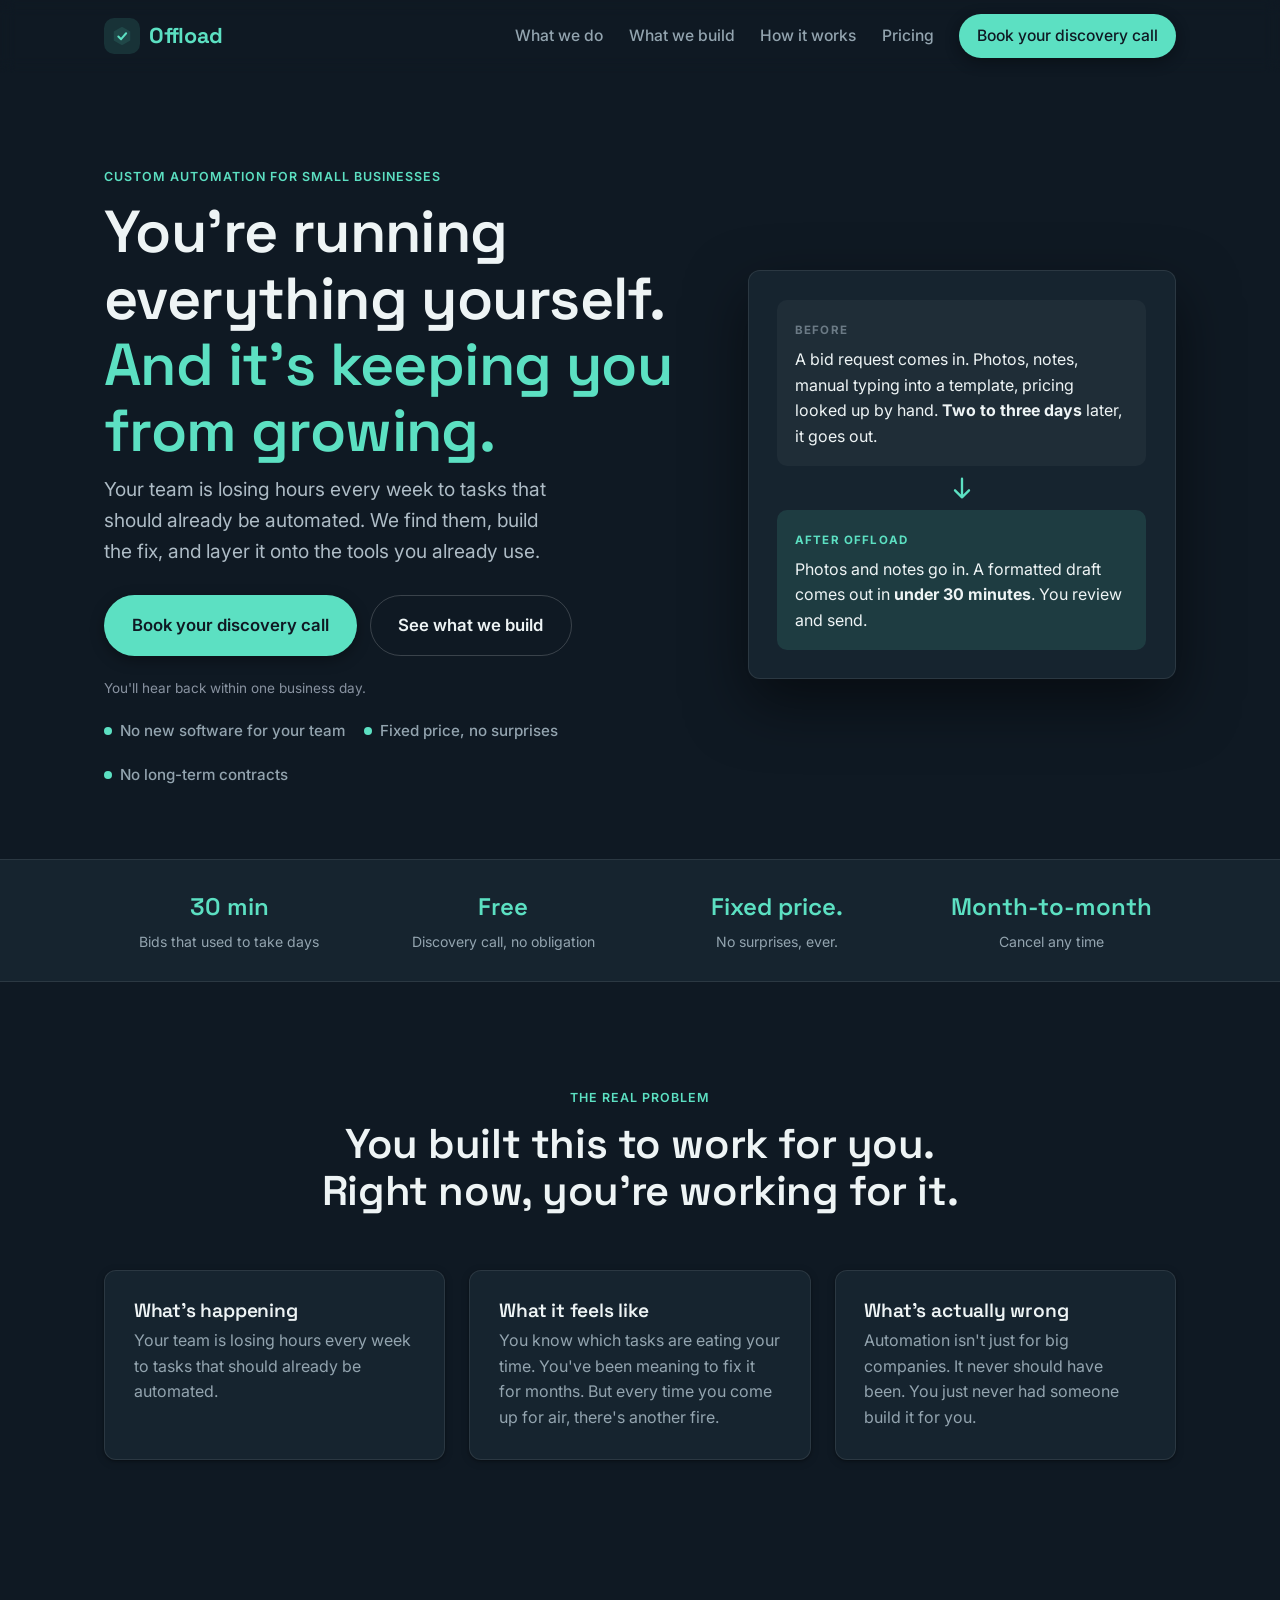
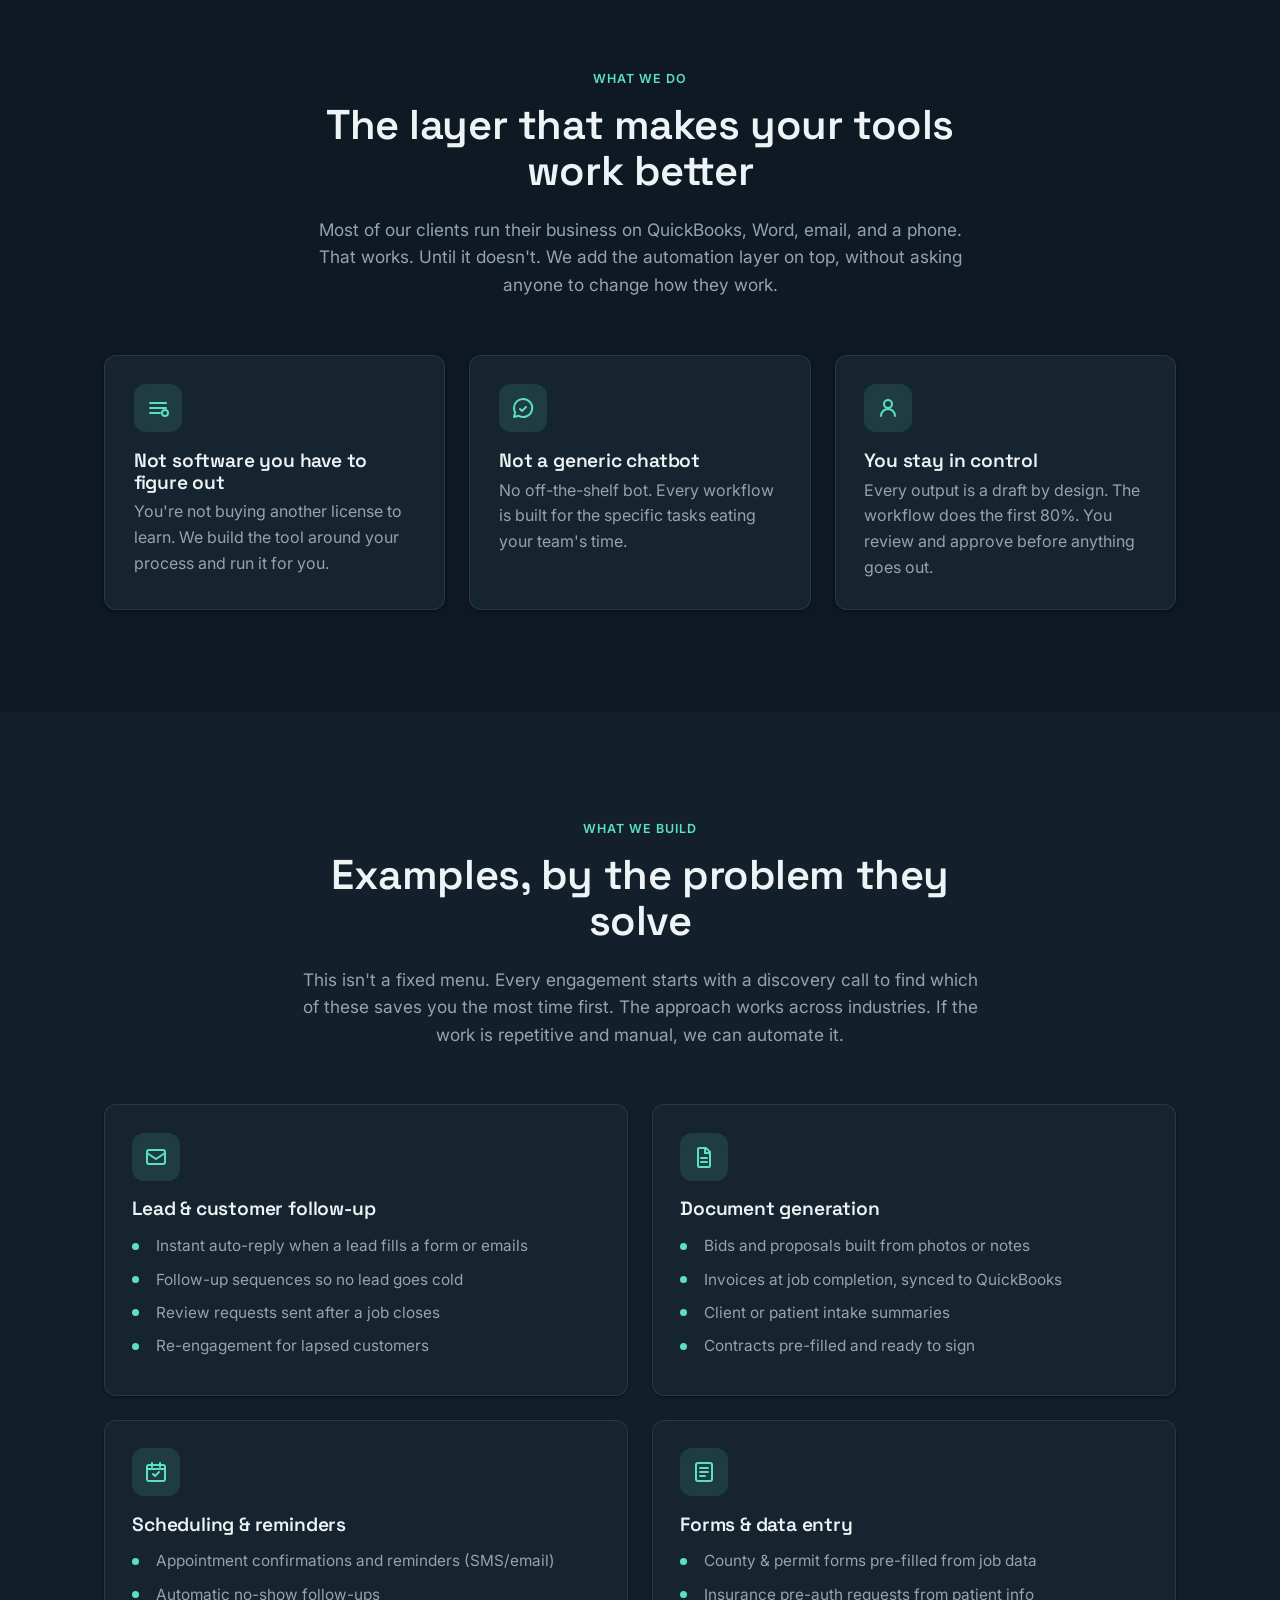
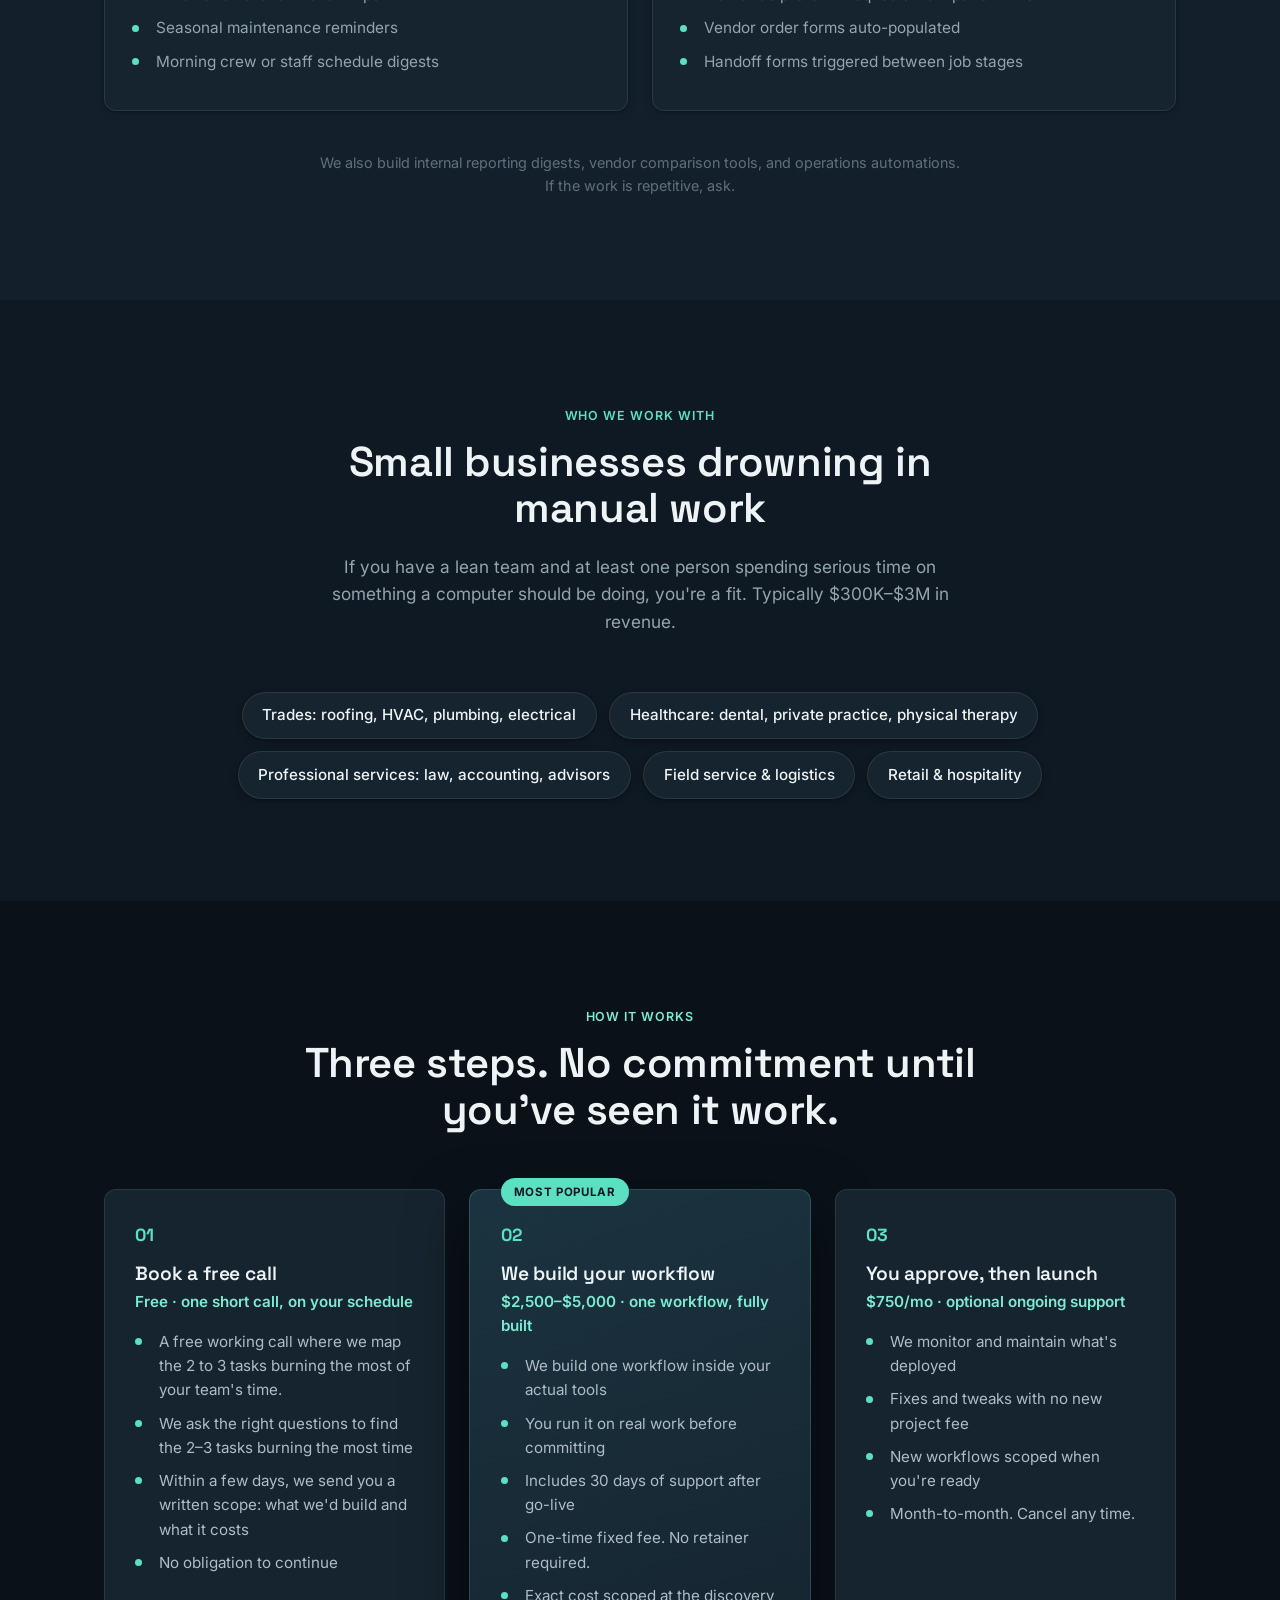
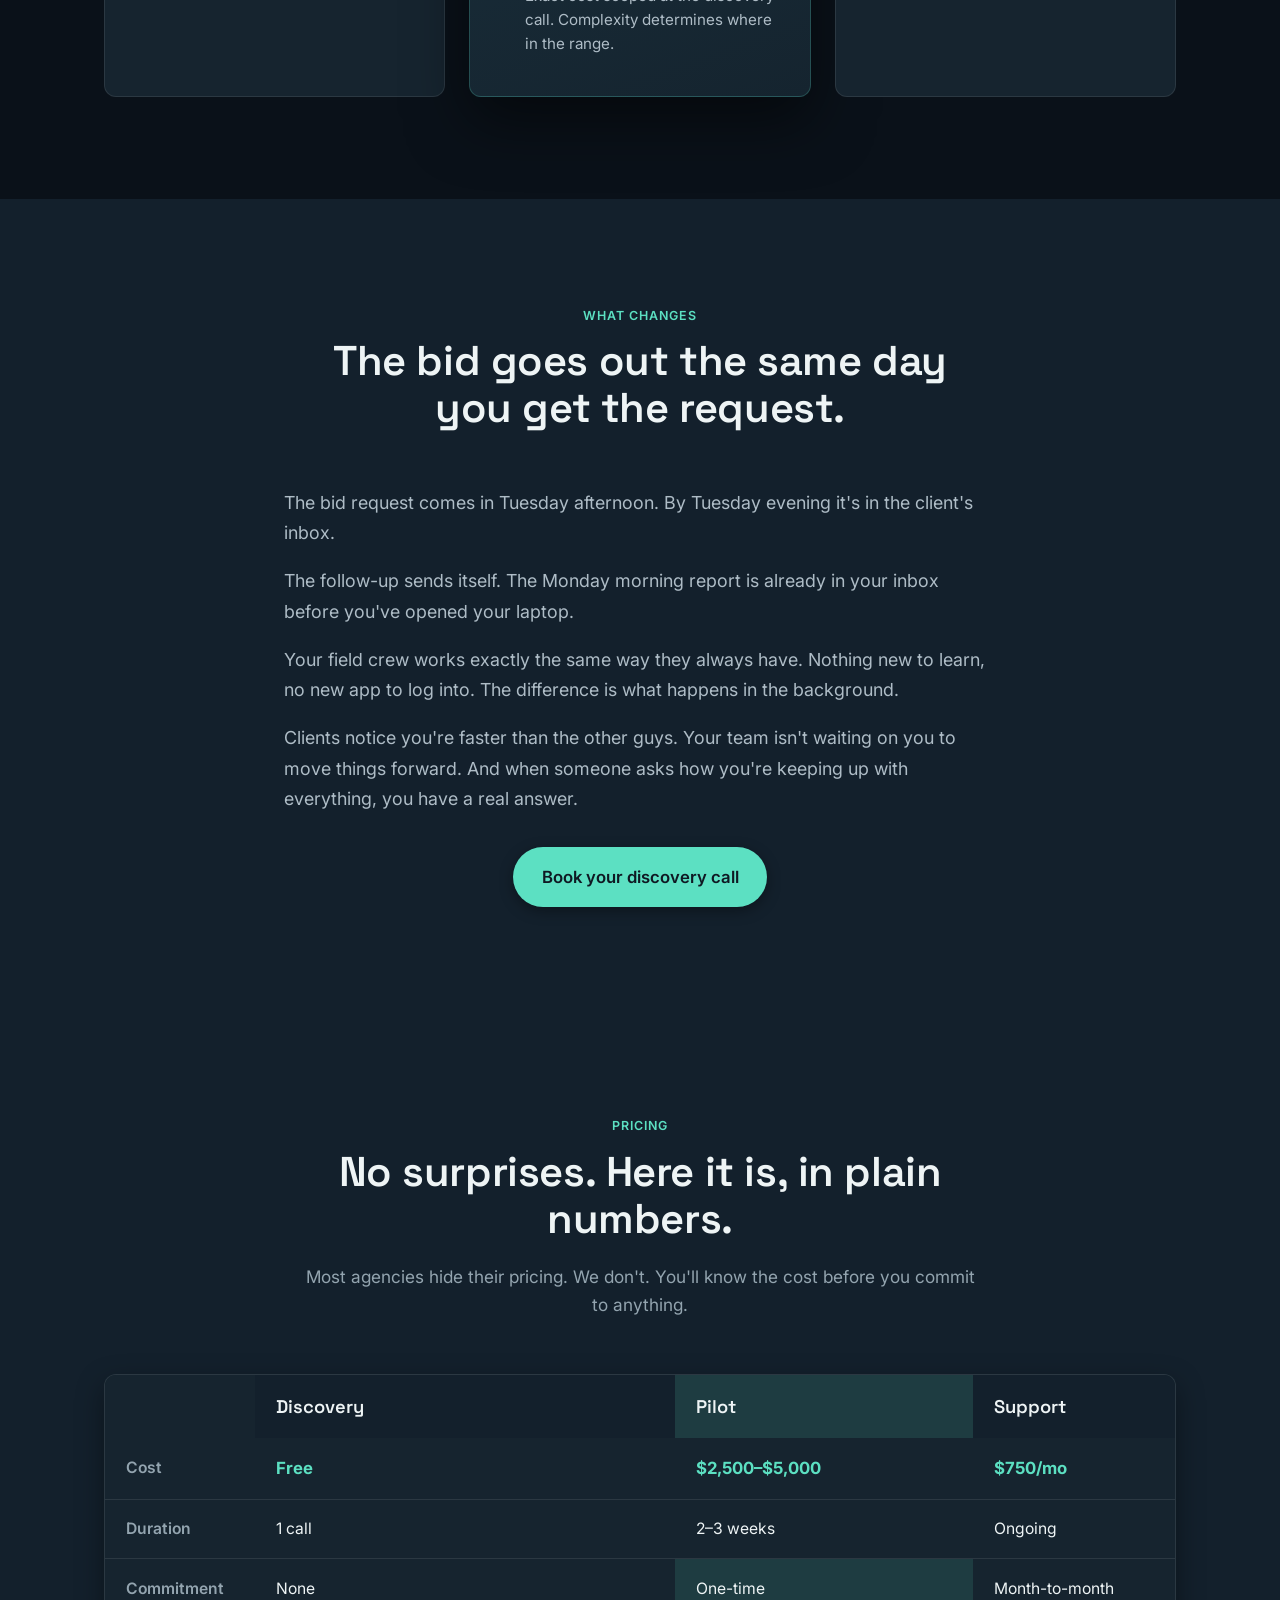
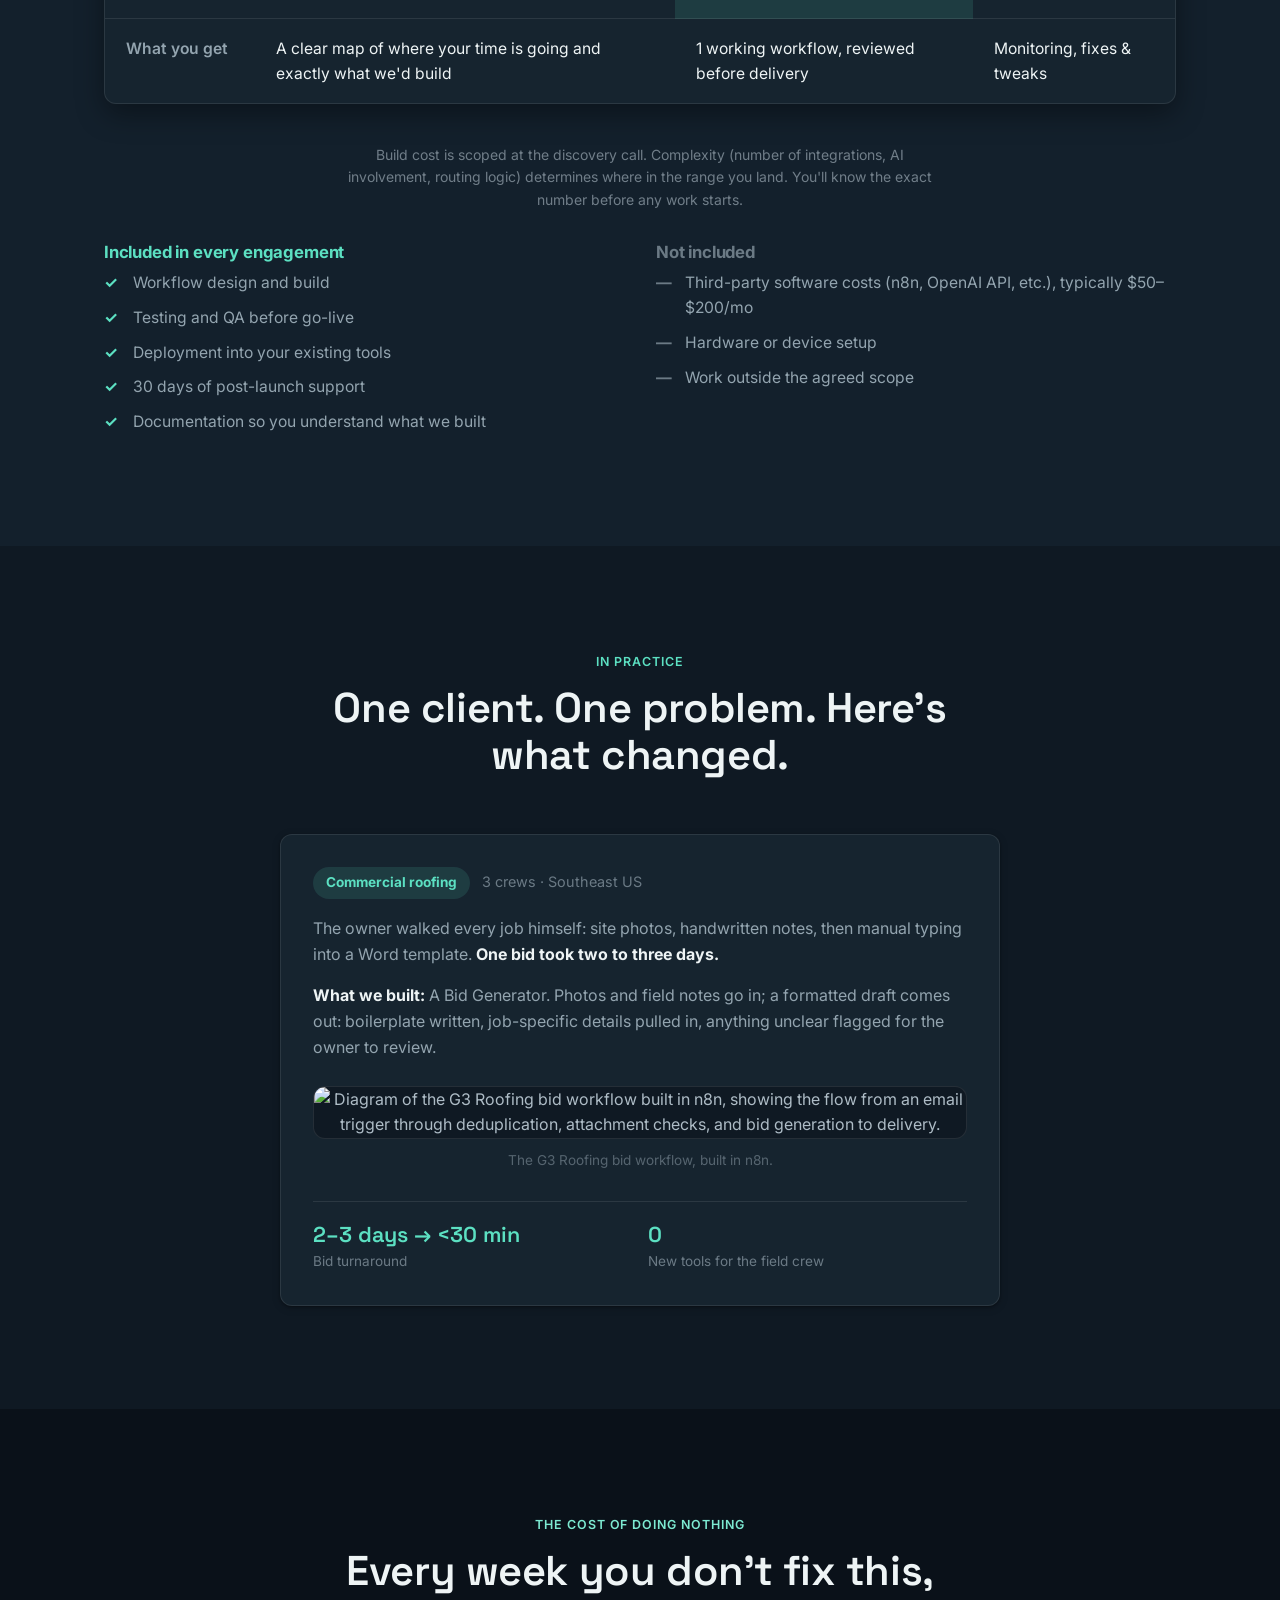
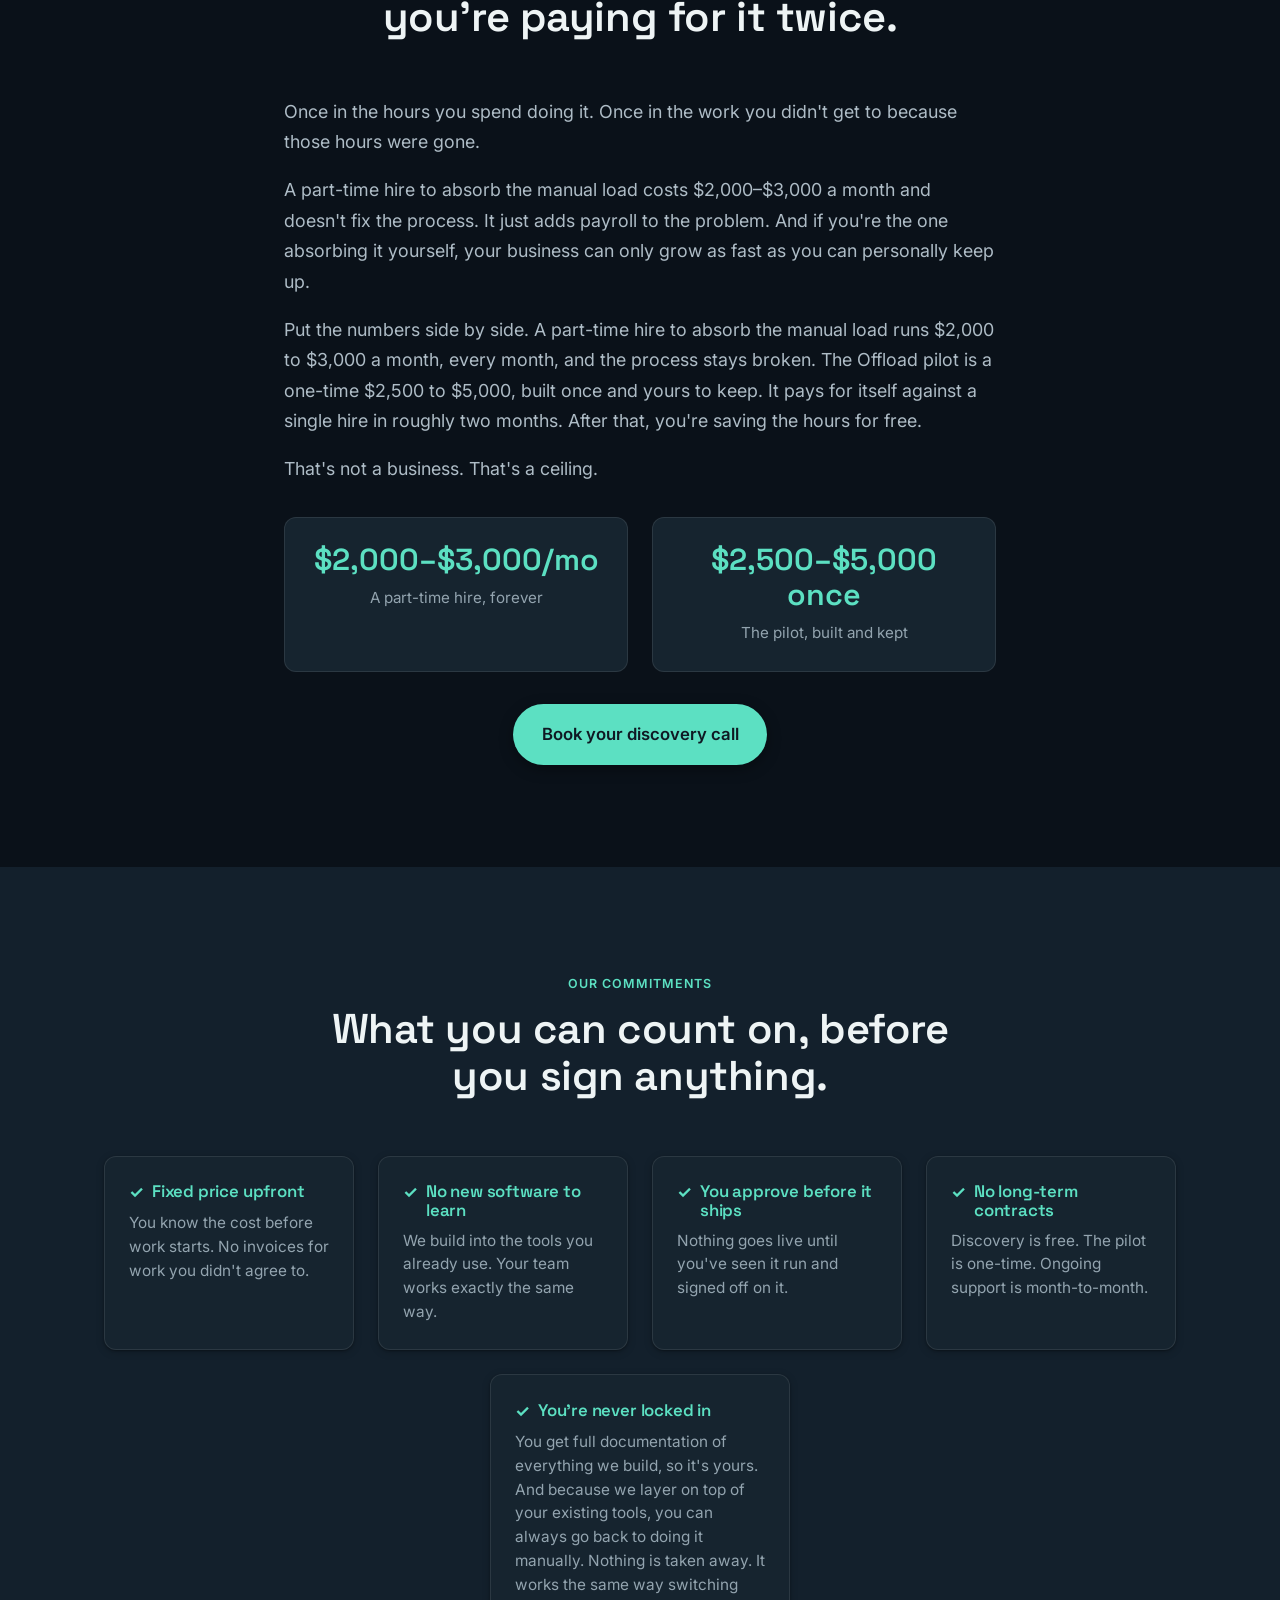
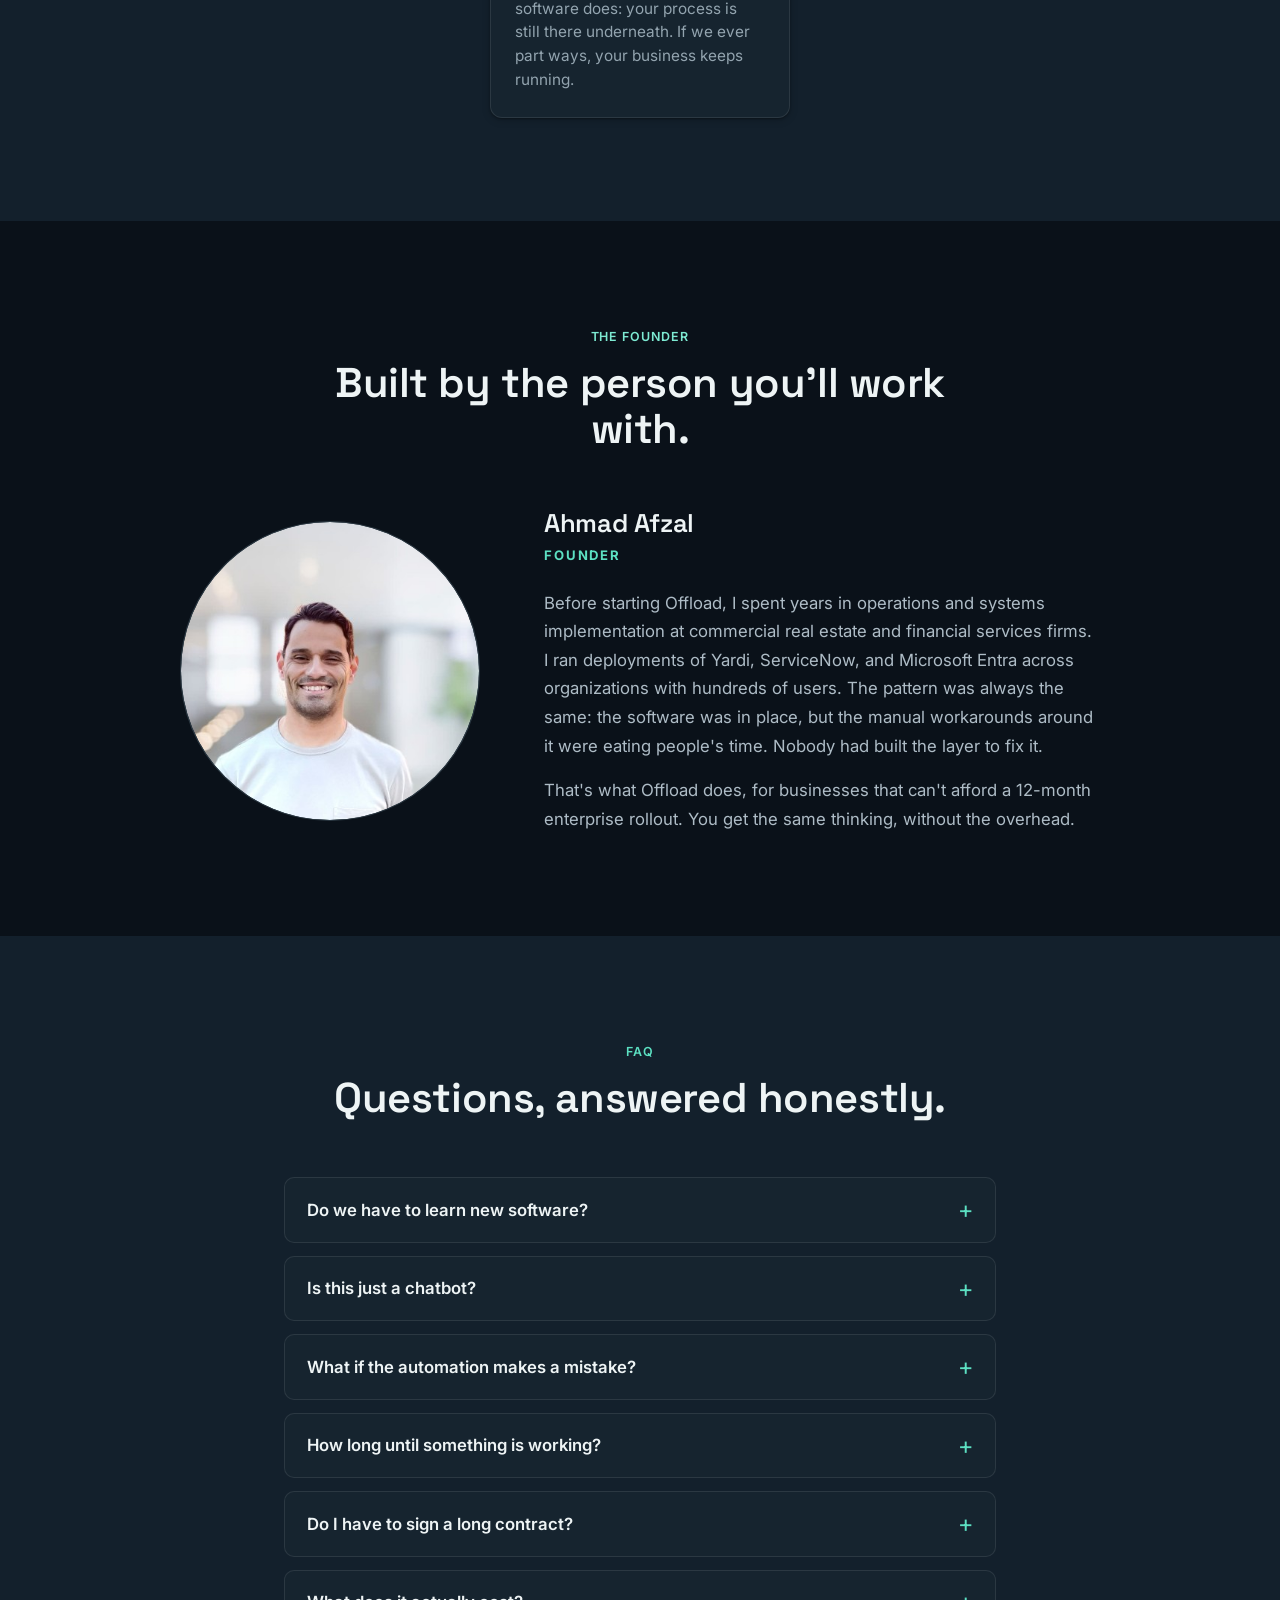
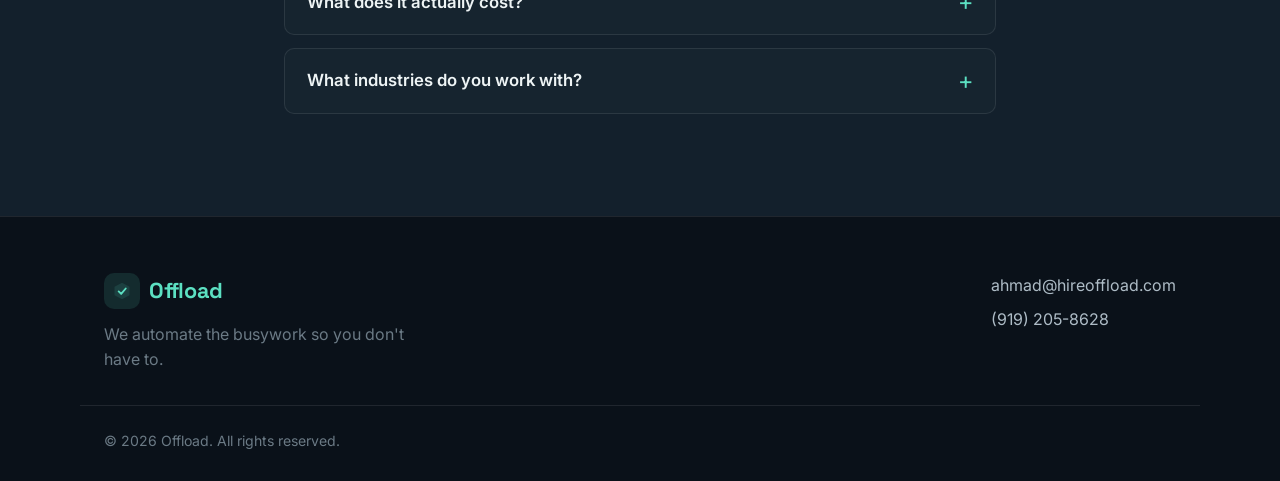
==== commit de505c06: "Conversion changes (Part B) + form-test scaffold (Part A) Part A: - Add throwaway form-test.html: Hu" ====
--- a/index.html
+++ b/index.html
@@ -10,7 +10,7 @@
   <meta property="og:title" content="Offload | You're running everything yourself. Let's fix that." />
   <meta property="og:description" content="Offload builds custom automation workflows for small businesses. Stop losing hours to manual work. Book a free discovery call." />
   <meta property="og:type" content="website" />
-  <meta property="og:url" content="https://aafzal80.github.io/Offload/" />
+  <meta property="og:url" content="https://hireoffload.com/" />
 
   <link rel="icon" href="assets/favicon.svg" type="image/svg+xml" />
 
@@ -20,6 +20,24 @@
   <link href="https://fonts.googleapis.com/css2?family=Space+Grotesk:wght@500;600;700&family=Inter:wght@400;500;600;700&display=swap" rel="stylesheet" />
 
   <link rel="stylesheet" href="styles.css" />
+
+  <!-- Google Analytics 4 -->
+  <script async src="https://www.googletagmanager.com/gtag/js?id=G-2SPMMQZF7X"></script>
+  <script>
+    window.dataLayer = window.dataLayer || [];
+    function gtag(){dataLayer.push(arguments);}
+    gtag('js', new Date());
+    gtag('config', 'G-2SPMMQZF7X');
+  </script>
+
+  <!-- Microsoft Clarity -->
+  <script type="text/javascript">
+    (function(c,l,a,r,i,t,y){
+      c[a]=c[a]||function(){(c[a].q=c[a].q||[]).push(arguments)};
+      t=l.createElement(r);t.async=1;t.src="https://www.clarity.ms/tag/"+i;
+      y=l.getElementsByTagName(r)[0];y.parentNode.insertBefore(t,y);
+    })(window, document, "clarity", "script", "x25exkn3e4");
+  </script>
 </head>
 <body>
   <a class="skip-link" href="#main">Skip to content</a>
@@ -68,6 +86,7 @@
             <a href="https://calendar.app.google/npTWLyioXdEa7uxcA" target="_blank" rel="noopener noreferrer" class="btn btn-primary btn-lg">Book your discovery call</a>
             <a href="#what-we-build" class="btn btn-ghost btn-lg">See what we build</a>
           </div>
+          <p class="hero-cta-note">You'll hear back within one business day.</p>
           <ul class="hero-points">
             <li><span class="dot" aria-hidden="true"></span> No new software for your team</li>
             <li><span class="dot" aria-hidden="true"></span> Fixed price, no surprises</li>
@@ -256,9 +275,9 @@
           <article class="step-card">
             <span class="step-num">01</span>
             <h3>Book a free call</h3>
-            <p class="step-price">Free &middot; one 60-minute call</p>
+            <p class="step-price">Free &middot; one short call, on your schedule</p>
             <ul>
-              <li>You walk us through your day-to-day: what your team does, where the time goes</li>
+              <li>A free working call where we map the 2 to 3 tasks burning the most of your team's time.</li>
               <li>We ask the right questions to find the 2&ndash;3 tasks burning the most time</li>
               <li>Within a few days, we send you a written scope: what we'd build and what it costs</li>
               <li>No obligation to continue</li>
@@ -487,7 +506,18 @@
         <div class="stakes-body">
           <p>Once in the hours you spend doing it. Once in the work you didn't get to because those hours were gone.</p>
           <p>A part-time hire to absorb the manual load costs $2,000&ndash;$3,000 a month and doesn't fix the process. It just adds payroll to the problem. And if you're the one absorbing it yourself, your business can only grow as fast as you can personally keep up.</p>
+          <p>Put the numbers side by side. A part-time hire to absorb the manual load runs $2,000 to $3,000 a month, every month, and the process stays broken. The Offload pilot is a one-time $2,500 to $5,000, built once and yours to keep. It pays for itself against a single hire in roughly two months. After that, you're saving the hours for free.</p>
           <p>That's not a business. That's a ceiling.</p>
+        </div>
+        <div class="stakes-compare">
+          <div class="stakes-compare-item">
+            <span class="stakes-compare-num">$2,000&ndash;$3,000/mo</span>
+            <span class="stakes-compare-cap">A part-time hire, forever</span>
+          </div>
+          <div class="stakes-compare-item">
+            <span class="stakes-compare-num">$2,500&ndash;$5,000 once</span>
+            <span class="stakes-compare-cap">The pilot, built and kept</span>
+          </div>
         </div>
         <div class="section-cta">
           <a href="https://calendar.app.google/npTWLyioXdEa7uxcA" target="_blank" rel="noopener noreferrer" class="btn btn-primary btn-lg">Book your discovery call</a>
@@ -518,6 +548,10 @@
           <div class="trust-commitment">
             <h3>No long-term contracts</h3>
             <p>Discovery is free. The pilot is one-time. Ongoing support is month-to-month.</p>
+          </div>
+          <div class="trust-commitment">
+            <h3>You're never locked in</h3>
+            <p>You get full documentation of everything we build, so it's yours. And because we layer on top of your existing tools, you can always go back to doing it manually. Nothing is taken away. It works the same way switching software does: your process is still there underneath. If we ever part ways, your business keeps running.</p>
           </div>
         </div>
       </div>
--- a/styles.css
+++ b/styles.css
@@ -499,6 +499,30 @@
   content: "✓"; color: var(--mint); font-weight: 700; line-height: 1.2;
 }
 .trust-commitment p { margin: 0; color: var(--text-soft); font-size: .96rem; line-height: 1.55; }
+
+/* Commitments grid: flex + center so the 5th card lays out cleanly */
+.trust-grid { display: flex; flex-wrap: wrap; justify-content: center; gap: 1.5rem; }
+.trust-grid .trust-commitment { flex: 1 1 240px; max-width: 300px; }
+
+/* Muted reassurance line beneath the hero CTA */
+.hero-cta-note { color: #8892a0; font-size: .85rem; margin: 0 0 1.2rem; }
+
+/* Cost-of-doing-nothing: two-item number comparison */
+.stakes-compare {
+  display: grid; grid-template-columns: 1fr 1fr; gap: 1.5rem; margin-top: 2rem;
+}
+.stakes-compare-item {
+  background: var(--navy-3); border: 1px solid var(--line);
+  border-radius: var(--radius); padding: 1.6rem 1.4rem; text-align: center;
+}
+.stakes-compare-num {
+  display: block; font-family: var(--font-head); font-weight: 600;
+  font-size: clamp(1.35rem, 3vw, 1.9rem); color: var(--mint); line-height: 1.15;
+}
+.stakes-compare-cap {
+  display: block; margin-top: .5rem; font-size: .95rem; color: var(--text-soft);
+}
+@media (max-width: 600px) { .stakes-compare { grid-template-columns: 1fr; } }
 
 /* Center the single-card case grid */
 .case-grid-single { display: flex; justify-content: center; }
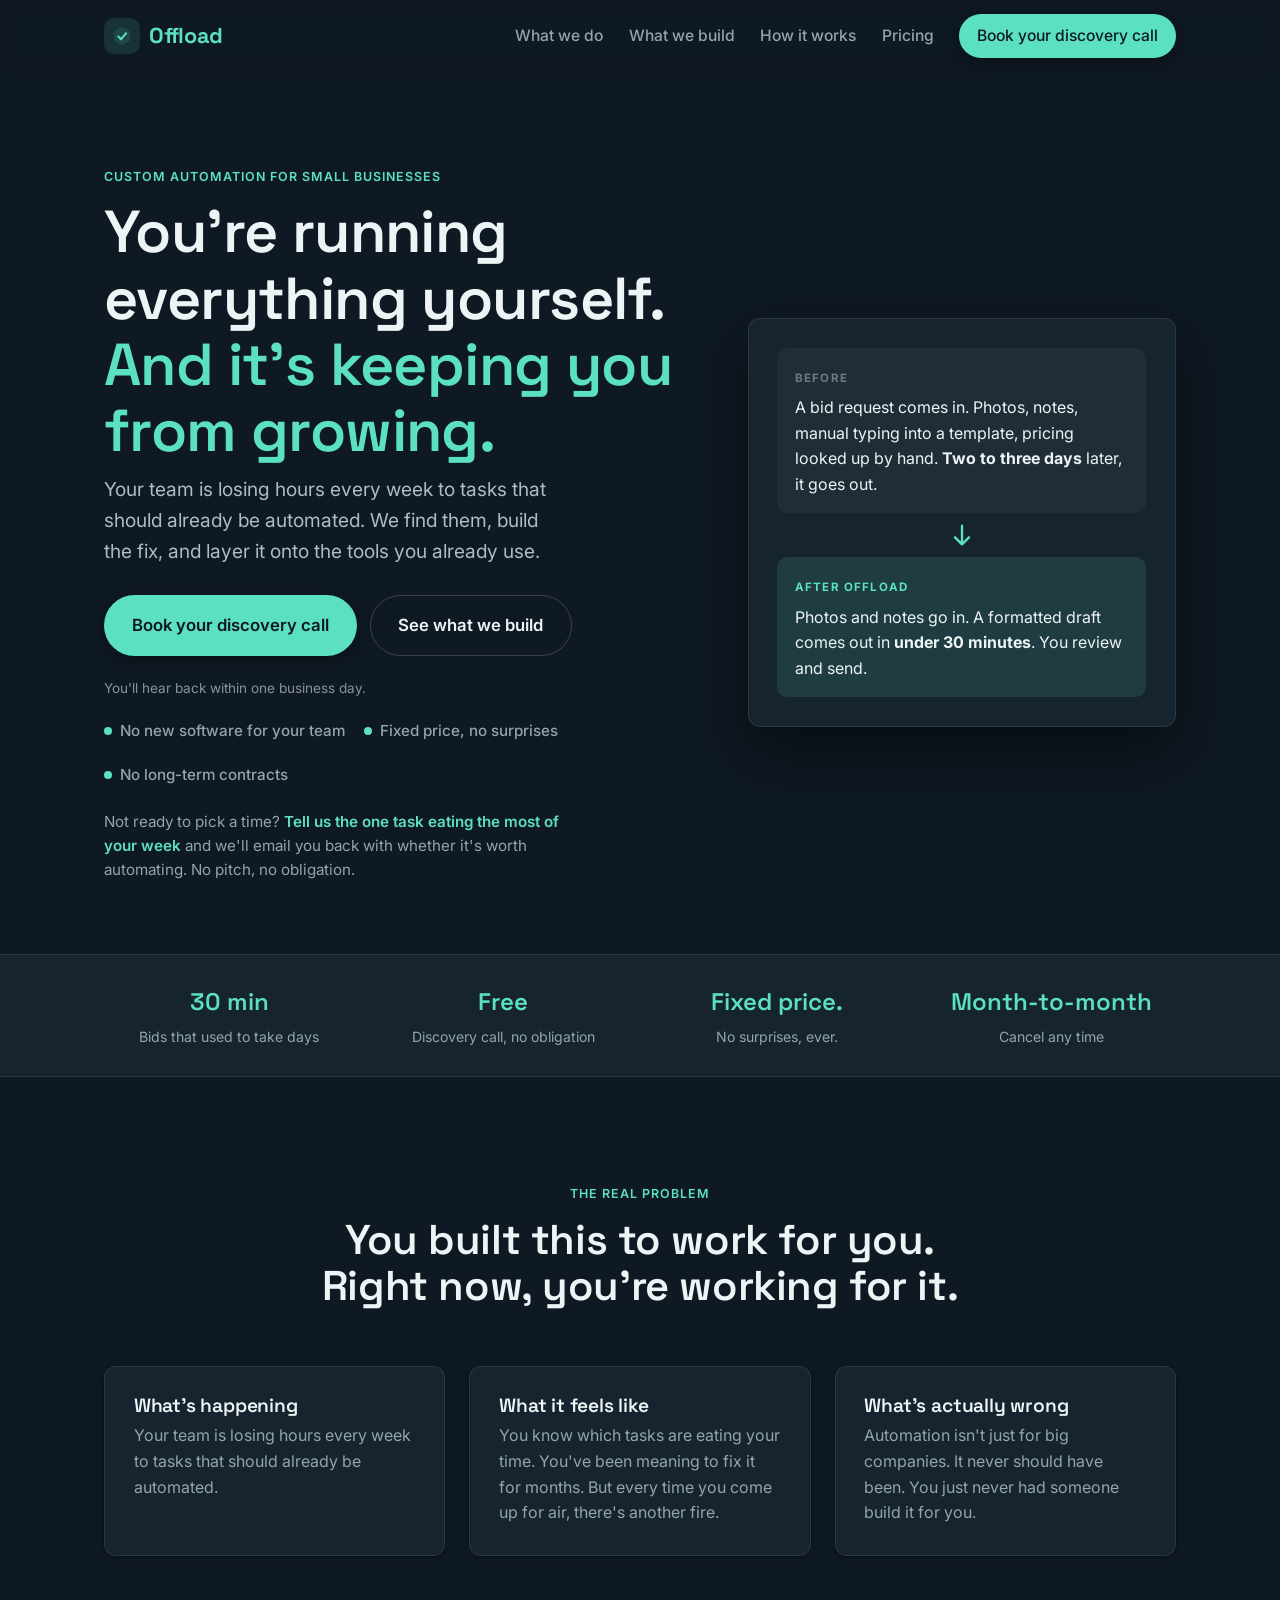
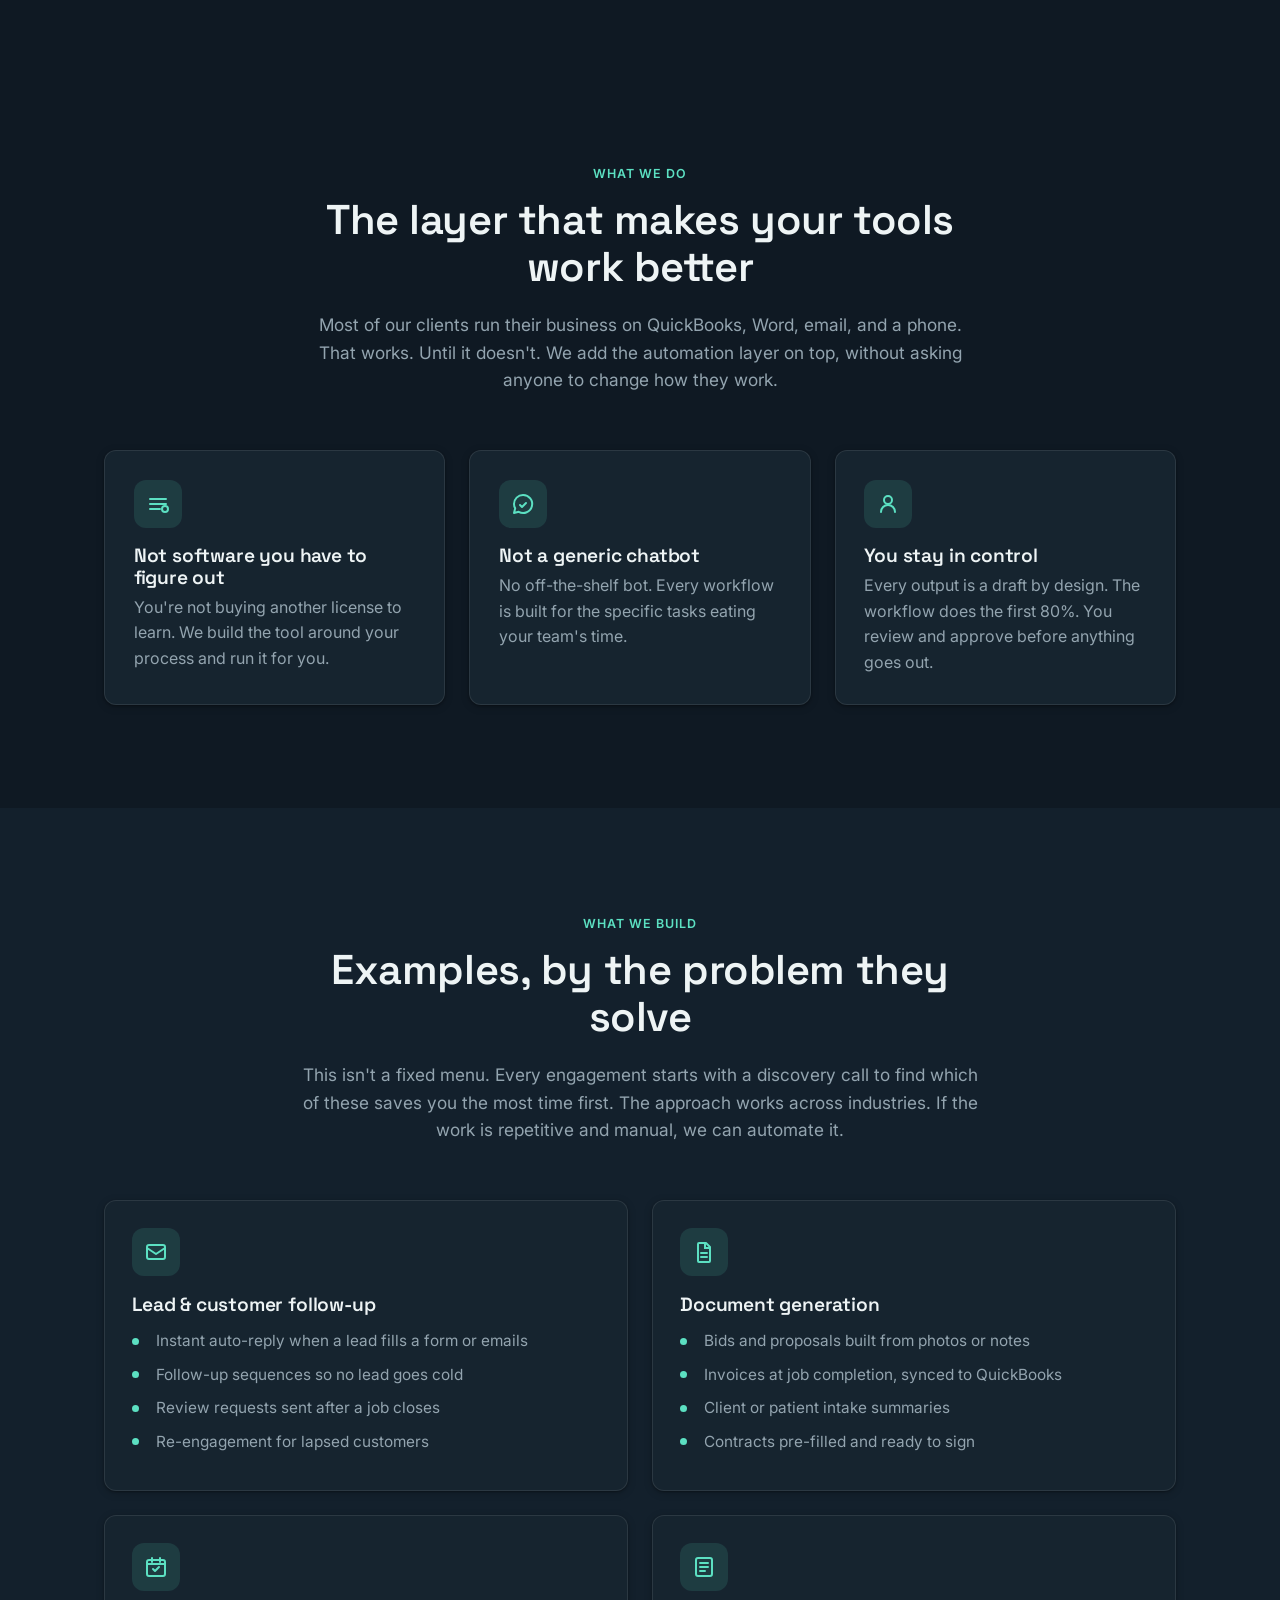
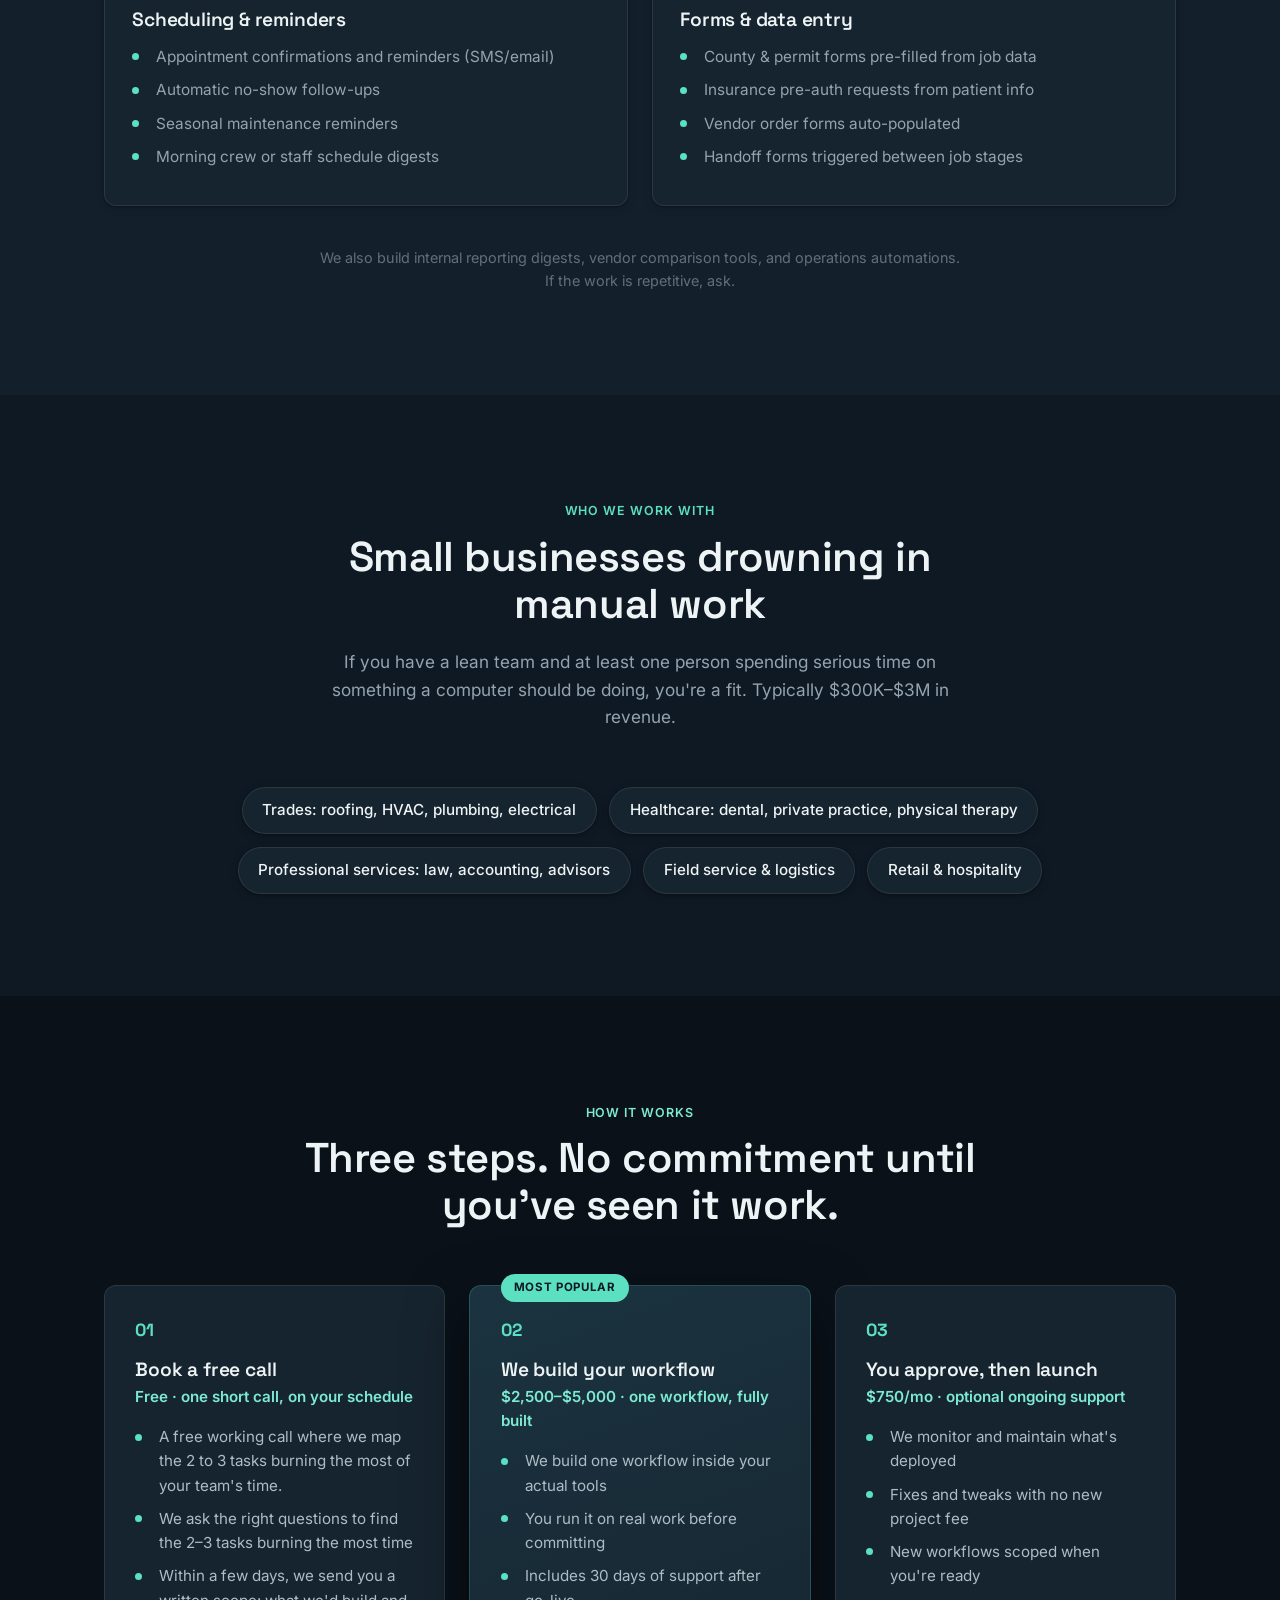
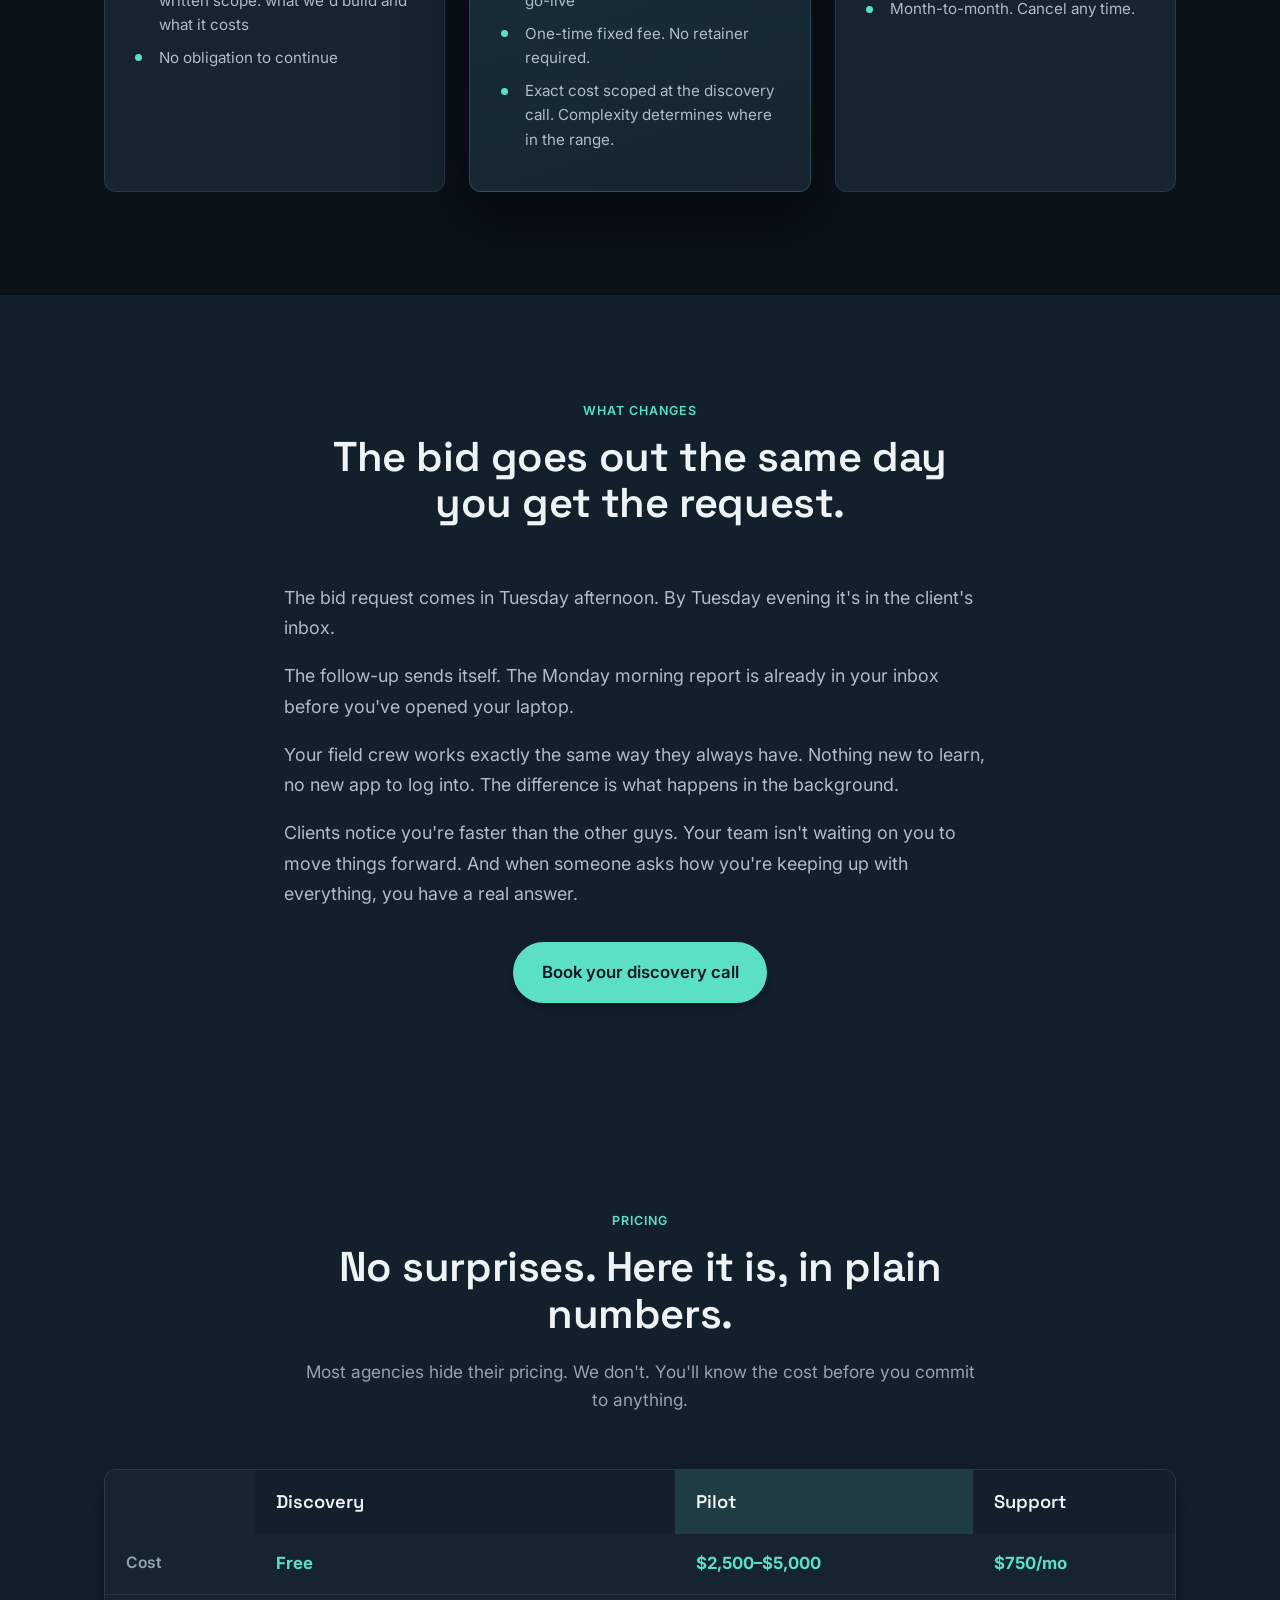
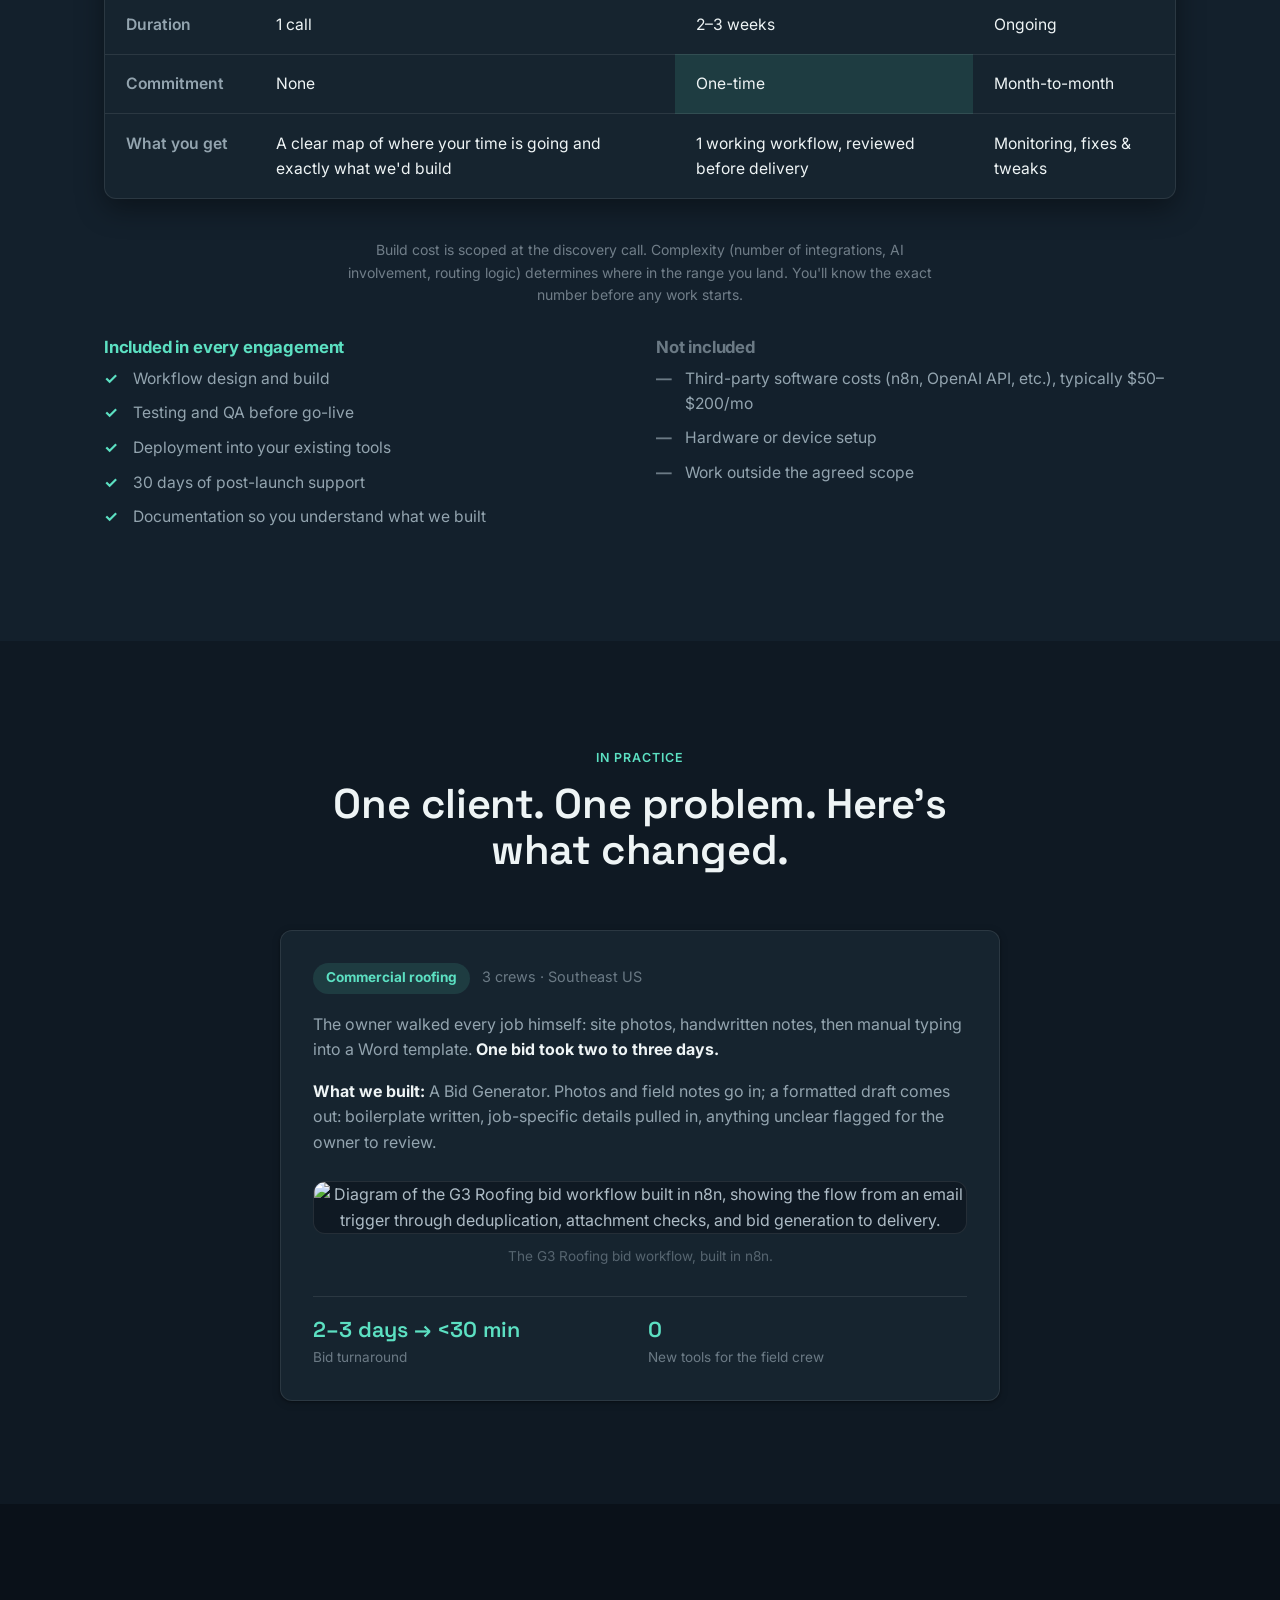
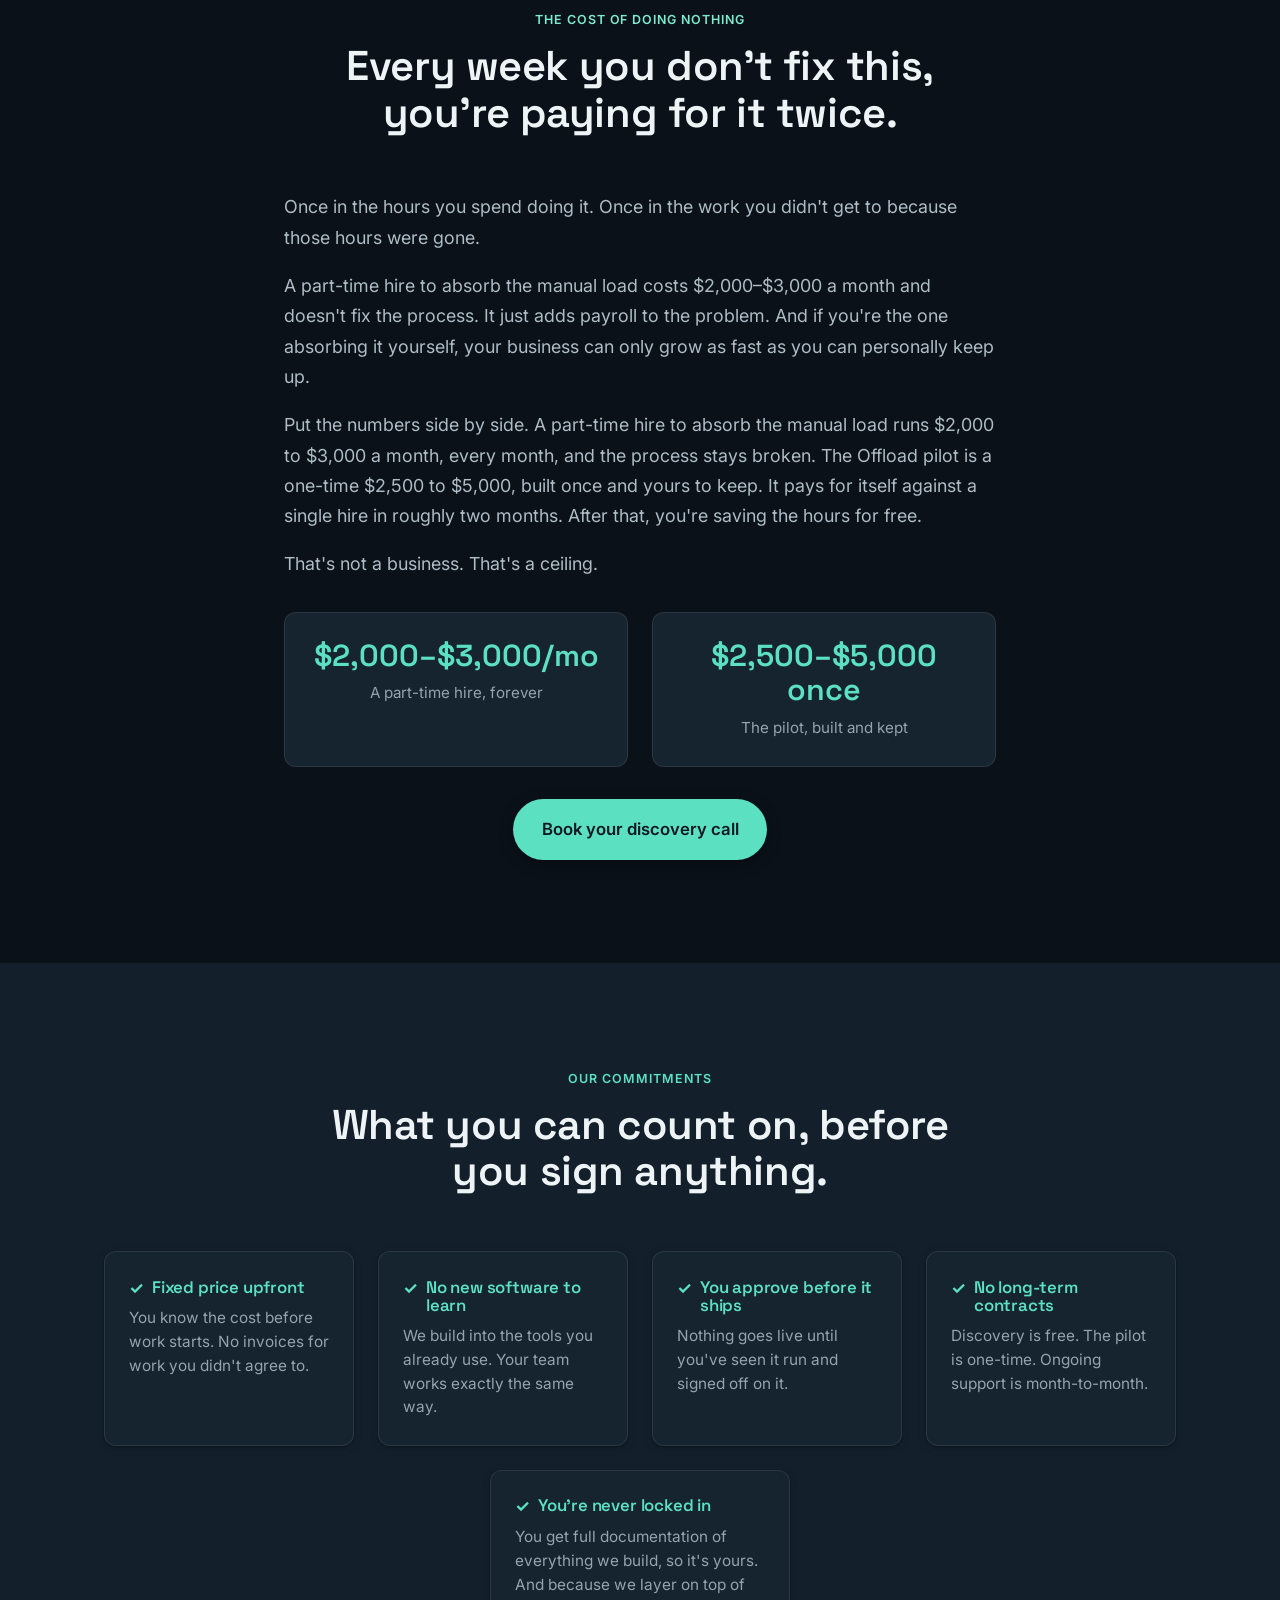
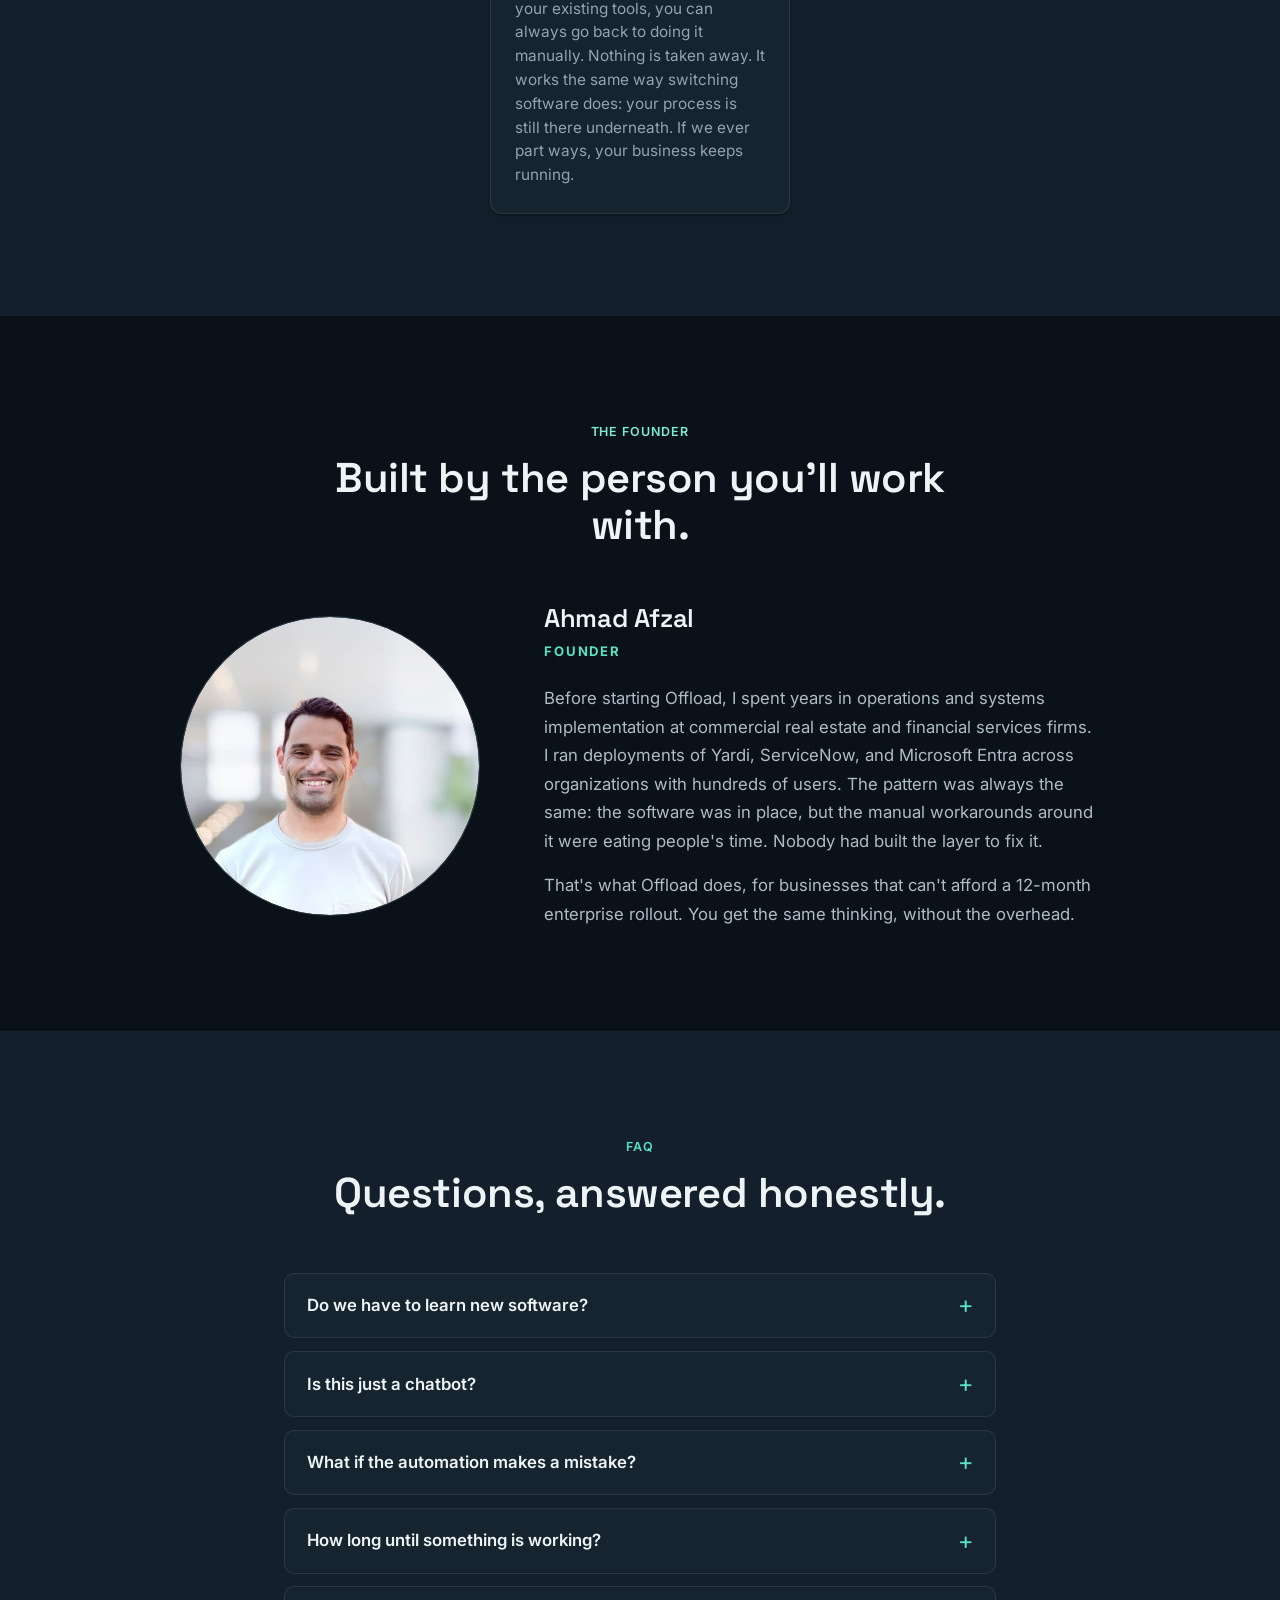
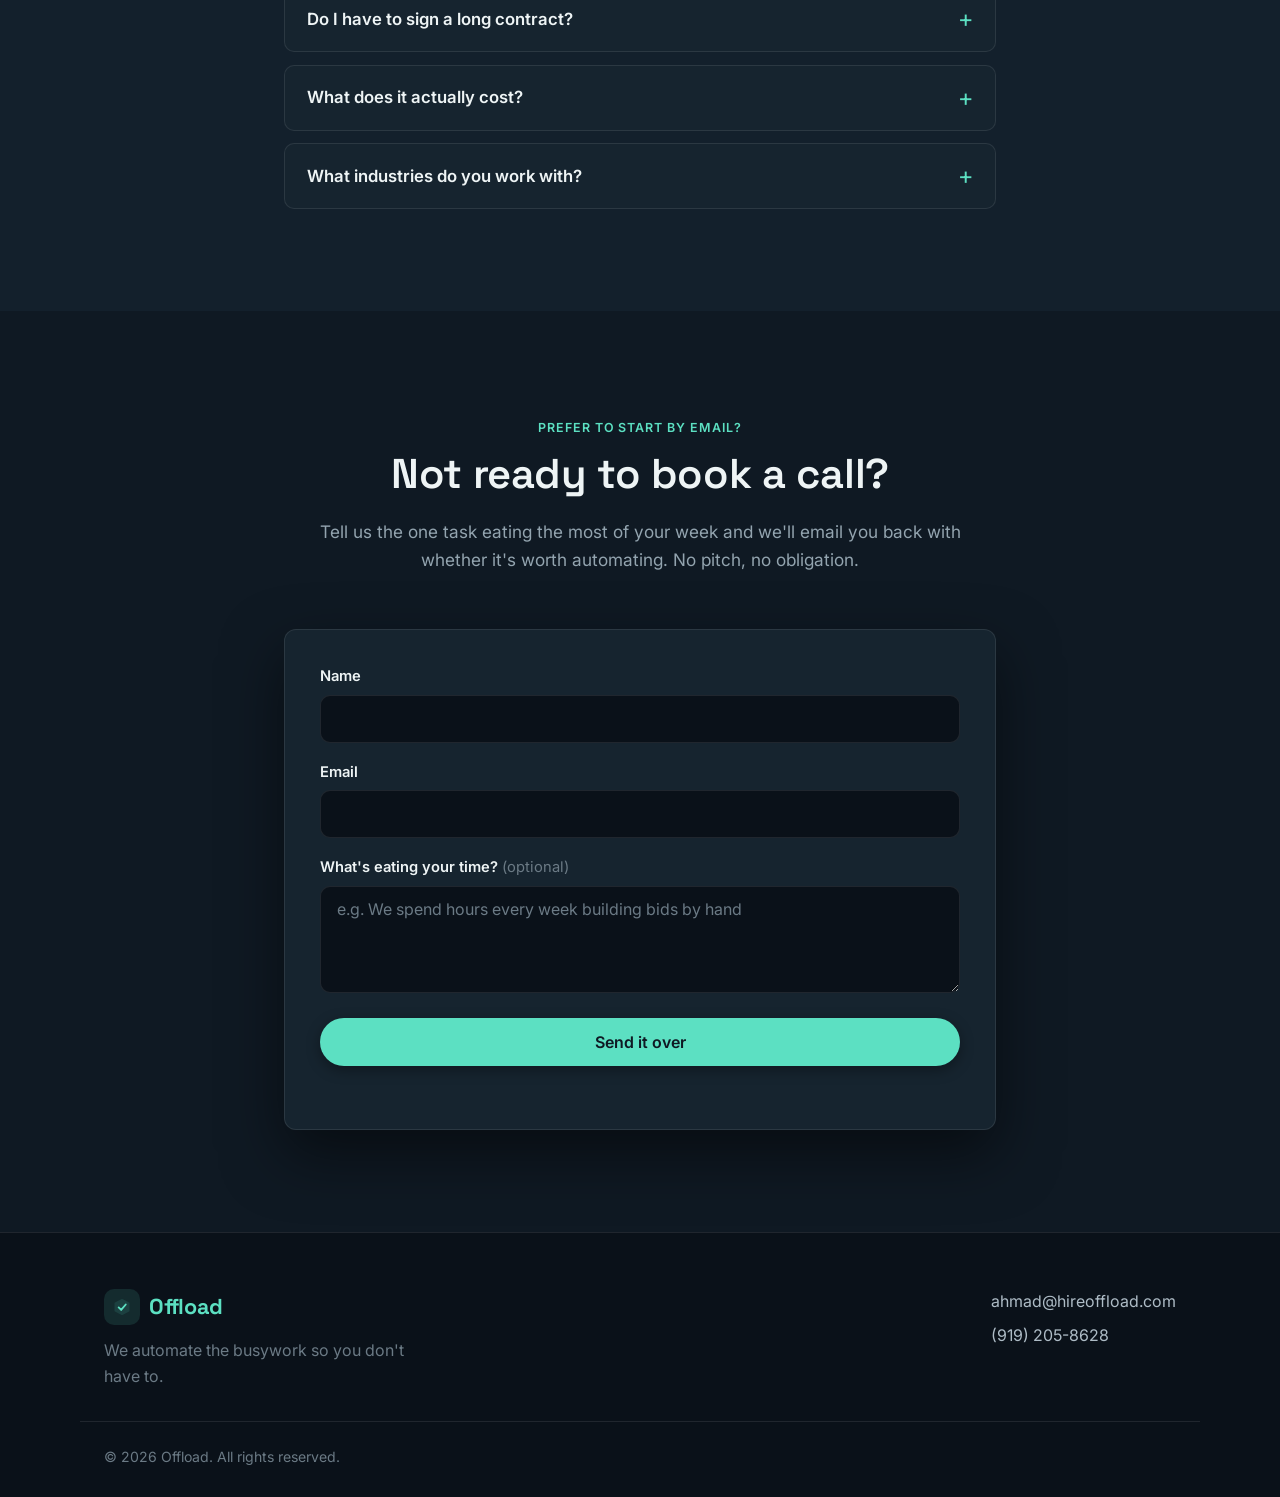
==== commit f33bd381: "Wire up Formspree lead form (Change 2), remove form-test scaffold Formspree won the Part A test, so:" ====
--- a/index.html
+++ b/index.html
@@ -92,6 +92,7 @@
             <li><span class="dot" aria-hidden="true"></span> Fixed price, no surprises</li>
             <li><span class="dot" aria-hidden="true"></span> No long-term contracts</li>
           </ul>
+          <p class="hero-alt">Not ready to pick a time? <a href="#lead-form">Tell us the one task eating the most of your week</a> and we'll email you back with whether it's worth automating. No pitch, no obligation.</p>
         </div>
 
         <div class="hero-card reveal">
@@ -621,6 +622,37 @@
       </div>
     </section>
 
+    <!-- ===== Lead form (email alternative to booking) ===== -->
+    <section id="lead-form" class="section">
+      <div class="container container-narrow">
+        <div class="section-head">
+          <p class="eyebrow">Prefer to start by email?</p>
+          <h2>Not ready to book a call?</h2>
+          <p class="section-sub">Tell us the one task eating the most of your week and we'll email you back with whether it's worth automating. No pitch, no obligation.</p>
+        </div>
+        <div class="contact-form-wrap">
+          <form class="lead-form" action="https://formspree.io/f/mgojwvrb" method="POST" novalidate>
+            <input type="hidden" name="_subject" value="New lead from hireoffload.com" />
+            <div class="form-row">
+              <label for="lead-name">Name</label>
+              <input type="text" id="lead-name" name="name" autocomplete="name" required />
+            </div>
+            <div class="form-row">
+              <label for="lead-email">Email</label>
+              <input type="email" id="lead-email" name="email" autocomplete="email" required />
+            </div>
+            <div class="form-row">
+              <label for="lead-message">What's eating your time? <span class="optional">(optional)</span></label>
+              <textarea id="lead-message" name="message" rows="4" placeholder="e.g. We spend hours every week building bids by hand"></textarea>
+            </div>
+            <input type="text" name="_gotcha" style="display:none" tabindex="-1" autocomplete="off" aria-hidden="true" />
+            <button type="submit" class="btn btn-primary btn-block">Send it over</button>
+            <p class="form-status" role="status" aria-live="polite"></p>
+          </form>
+        </div>
+      </div>
+    </section>
+
   </main>
 
   <!-- ===== Footer ===== -->
--- a/styles.css
+++ b/styles.css
@@ -506,6 +506,10 @@
 
 /* Muted reassurance line beneath the hero CTA */
 .hero-cta-note { color: #8892a0; font-size: .85rem; margin: 0 0 1.2rem; }
+
+/* Secondary "not ready to book?" line in the hero, links to the lead form */
+.hero-alt { margin: 1.4rem 0 0; color: var(--text-soft); font-size: .95rem; max-width: 48ch; }
+.hero-alt a { color: var(--mint); font-weight: 600; }
 
 /* Cost-of-doing-nothing: two-item number comparison */
 .stakes-compare {
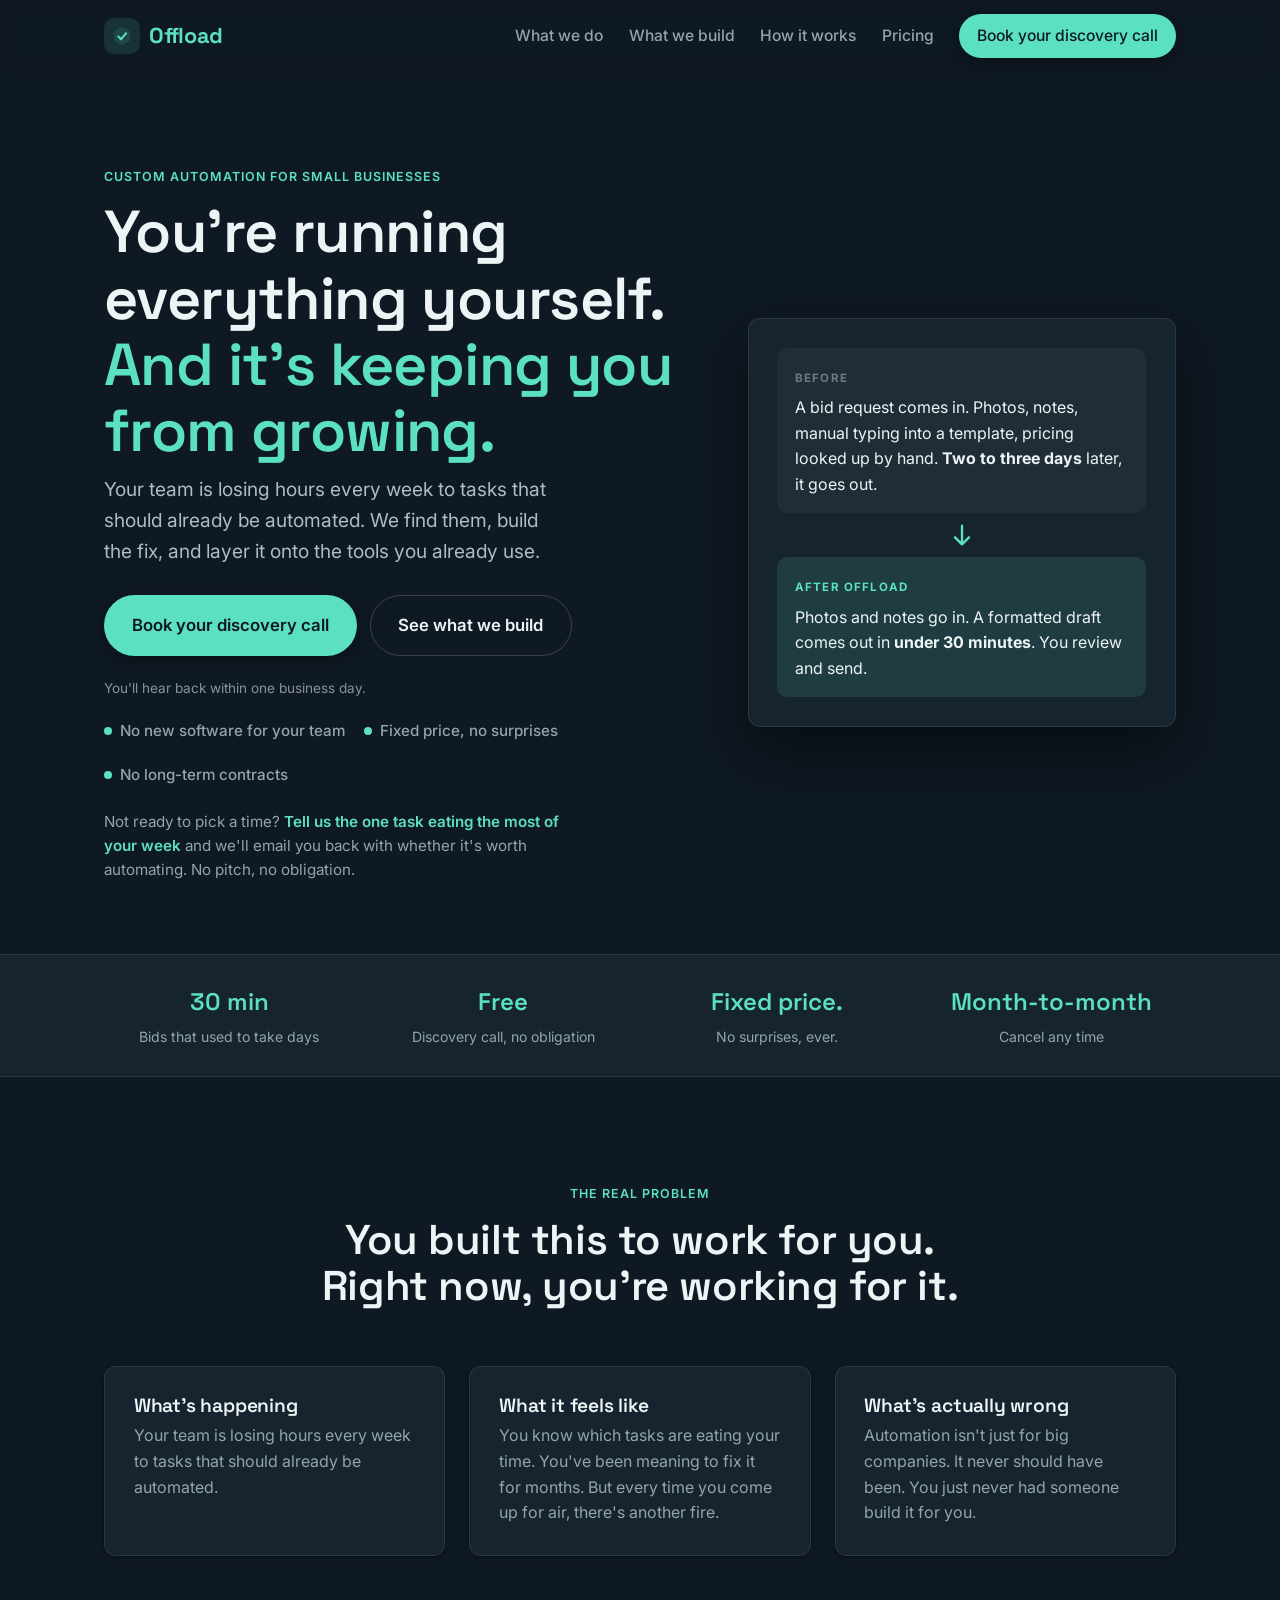
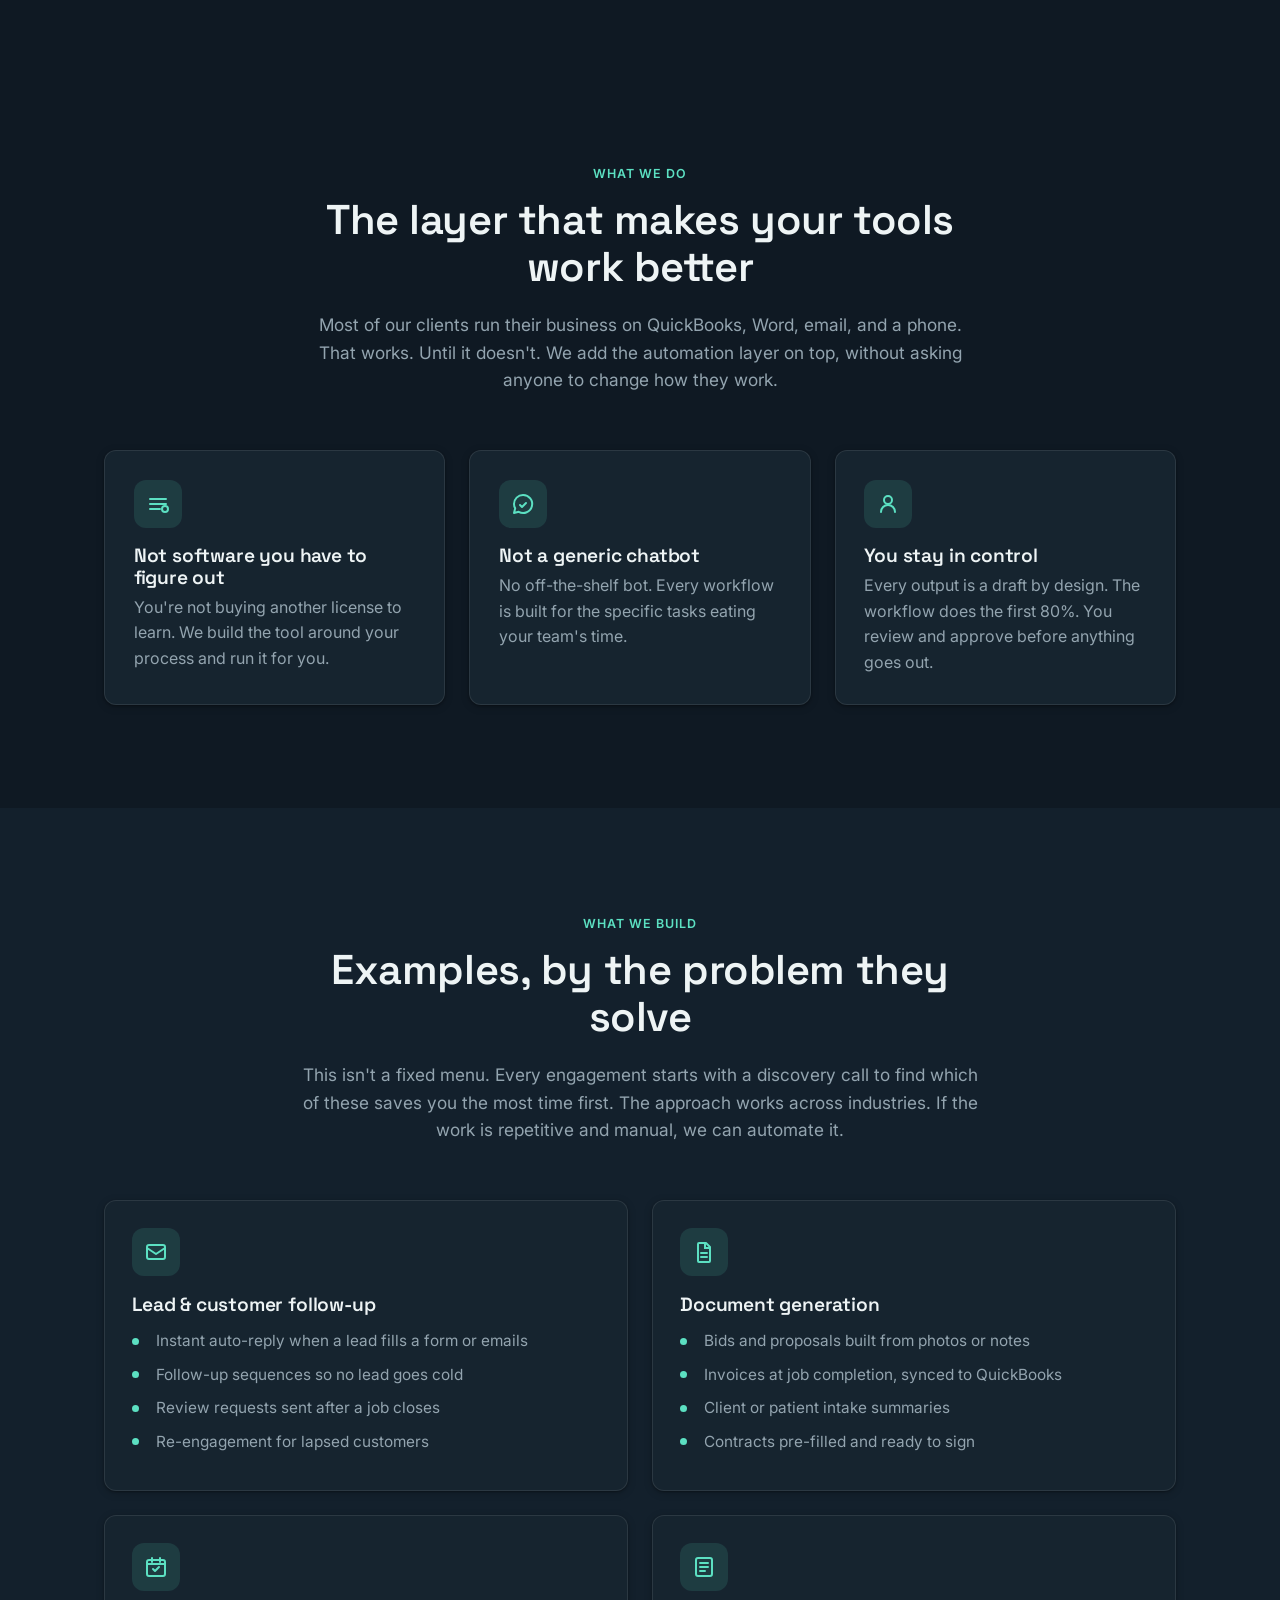
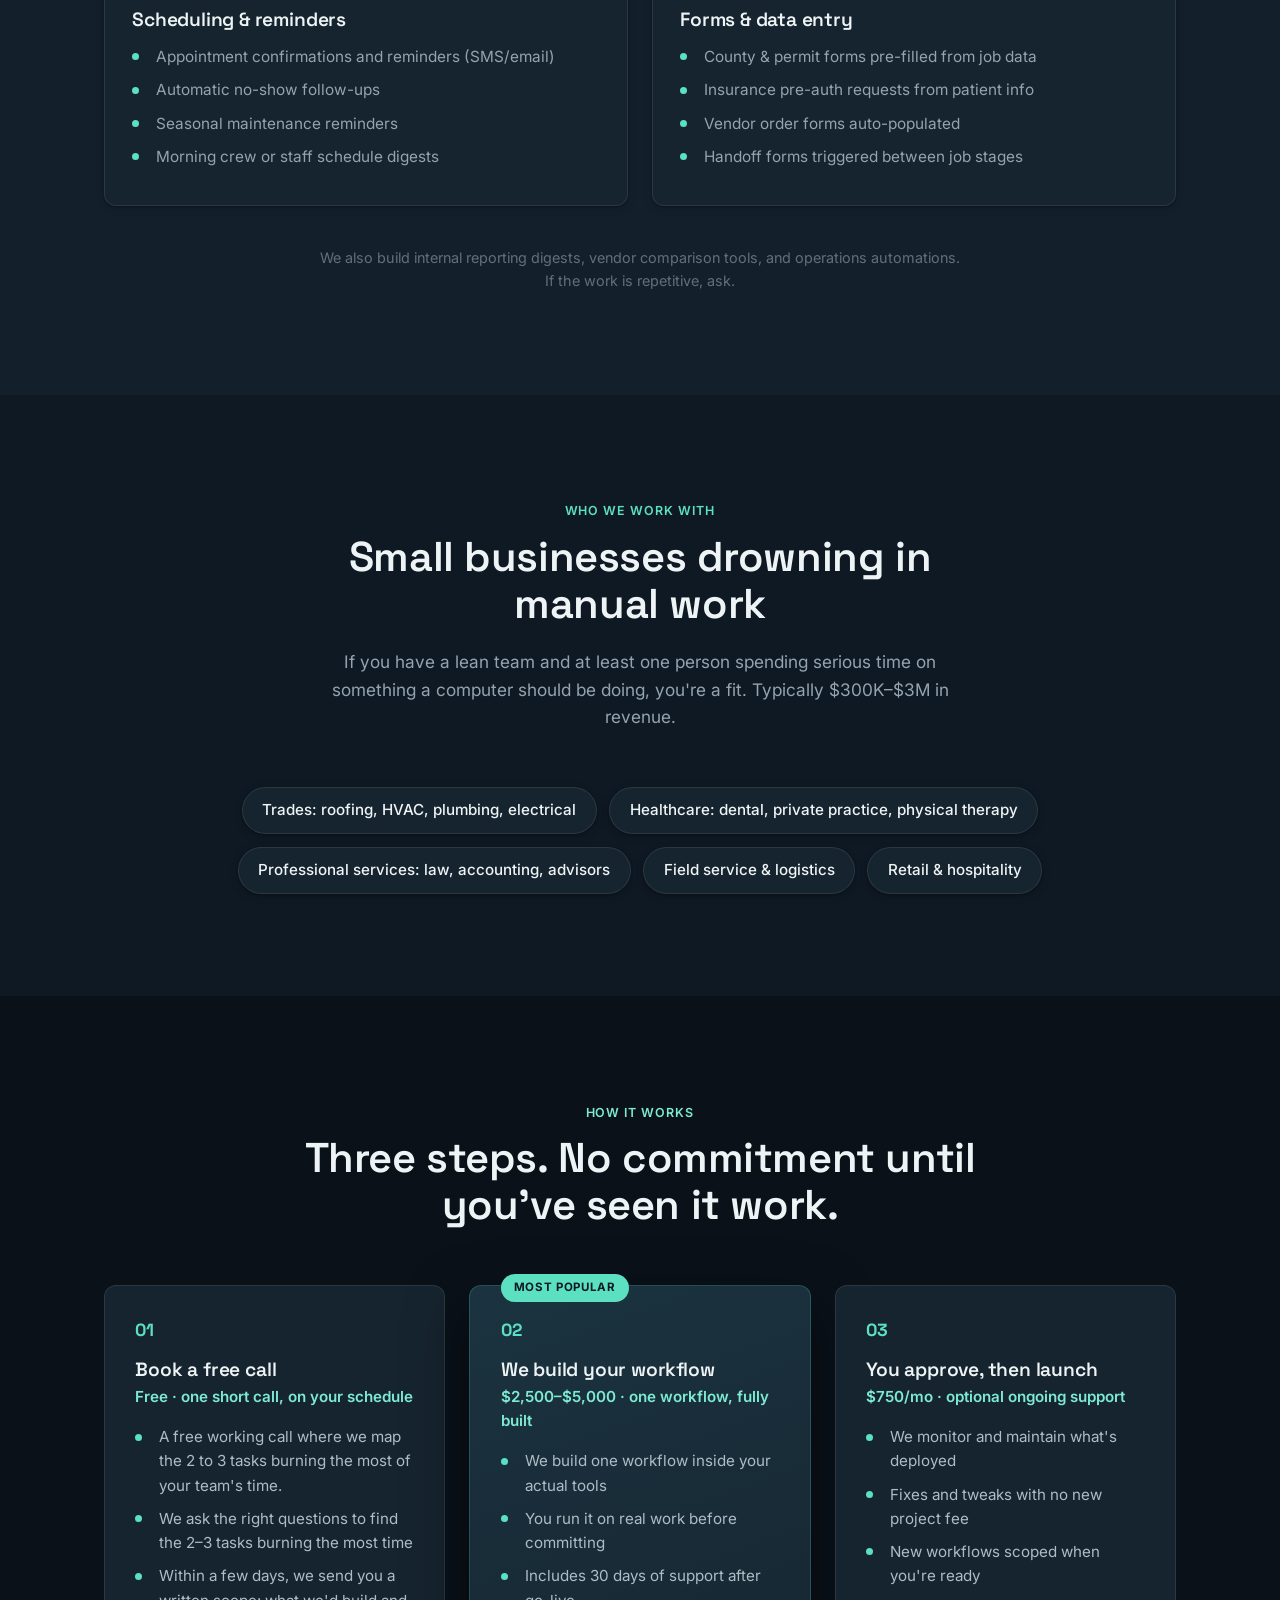
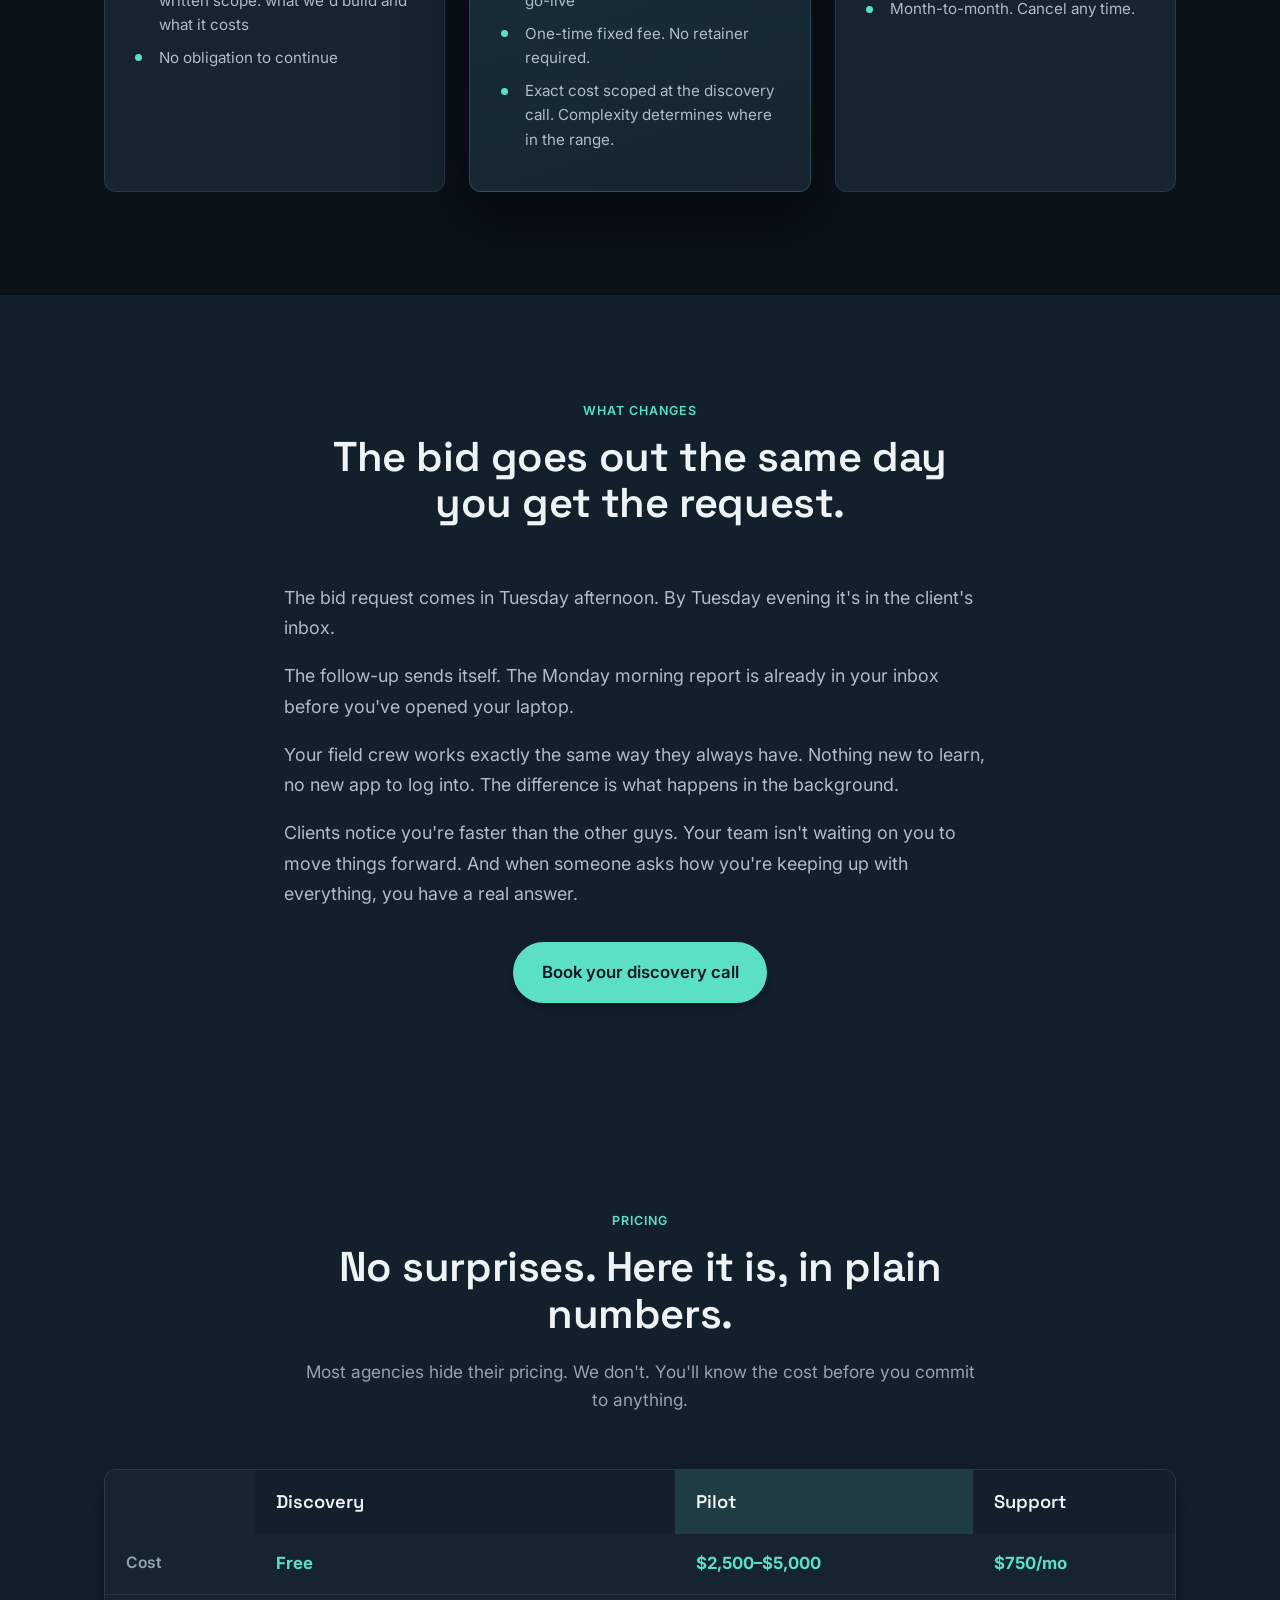
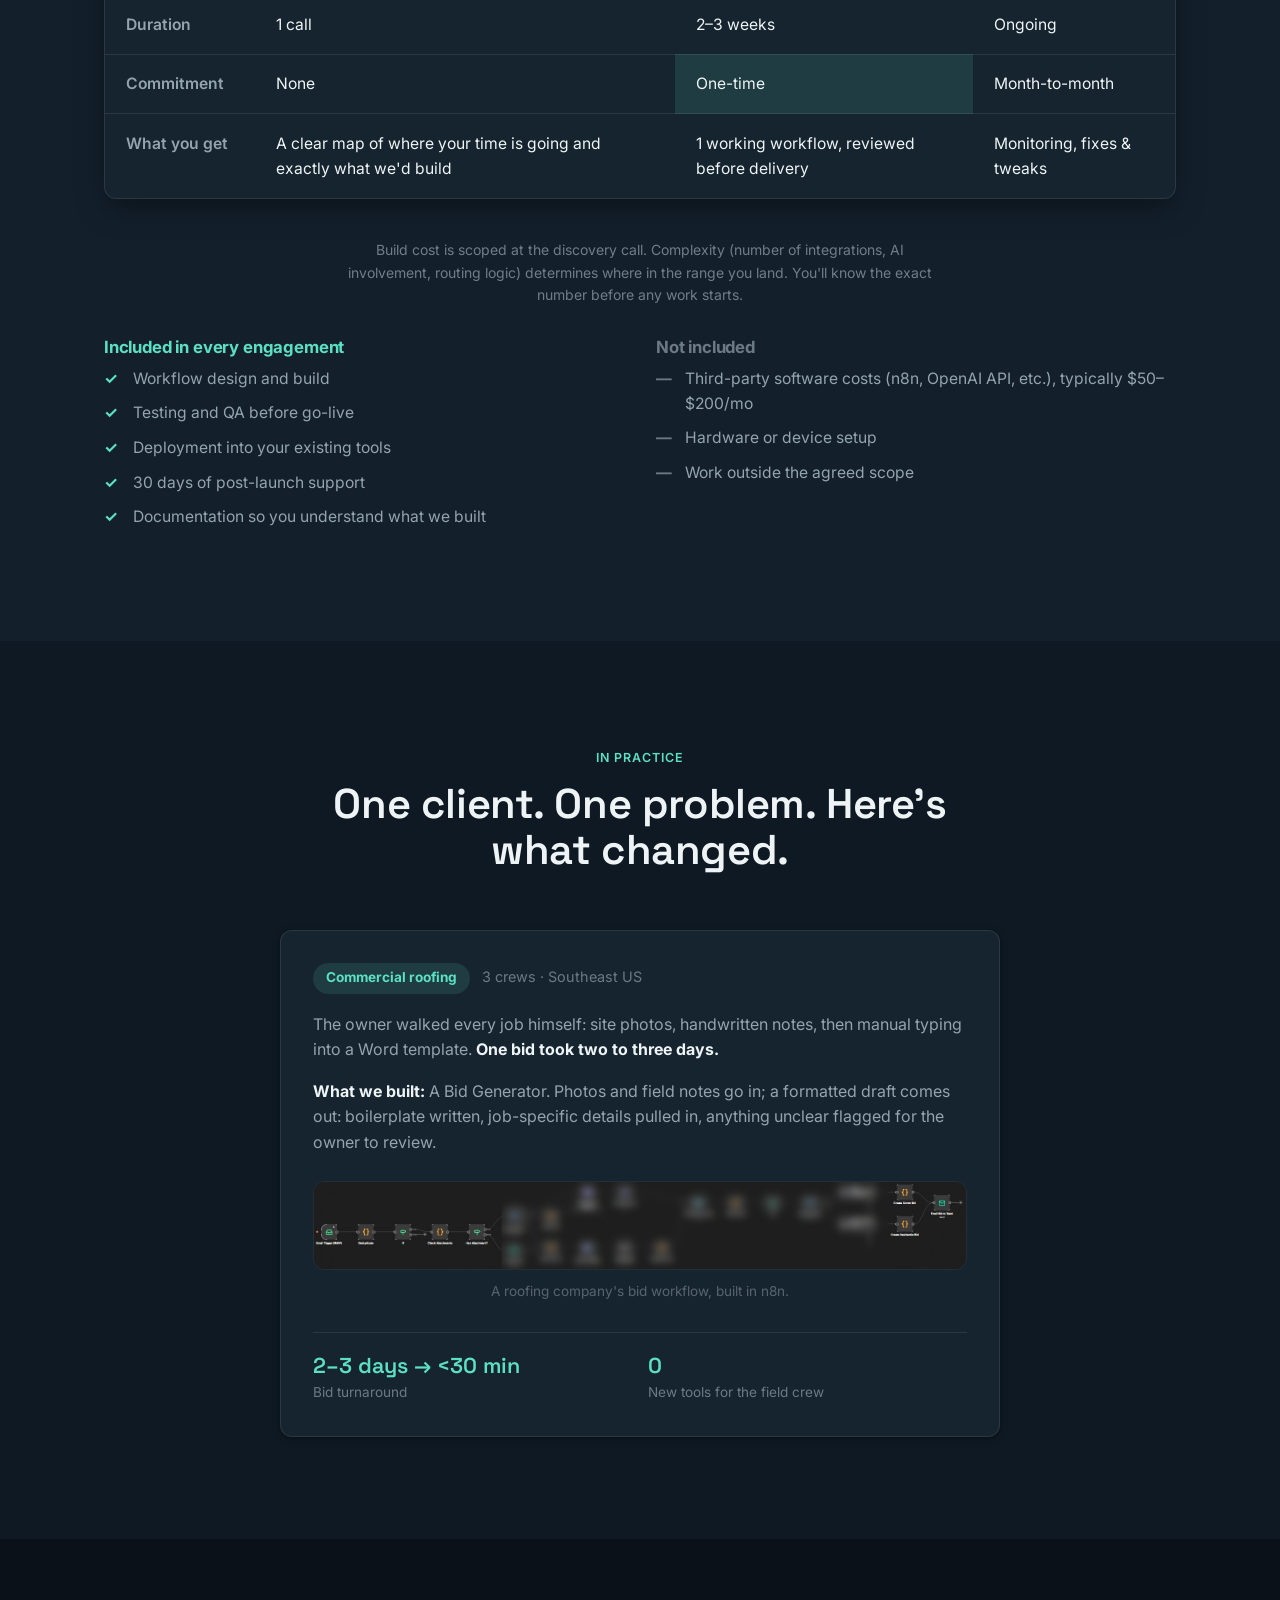
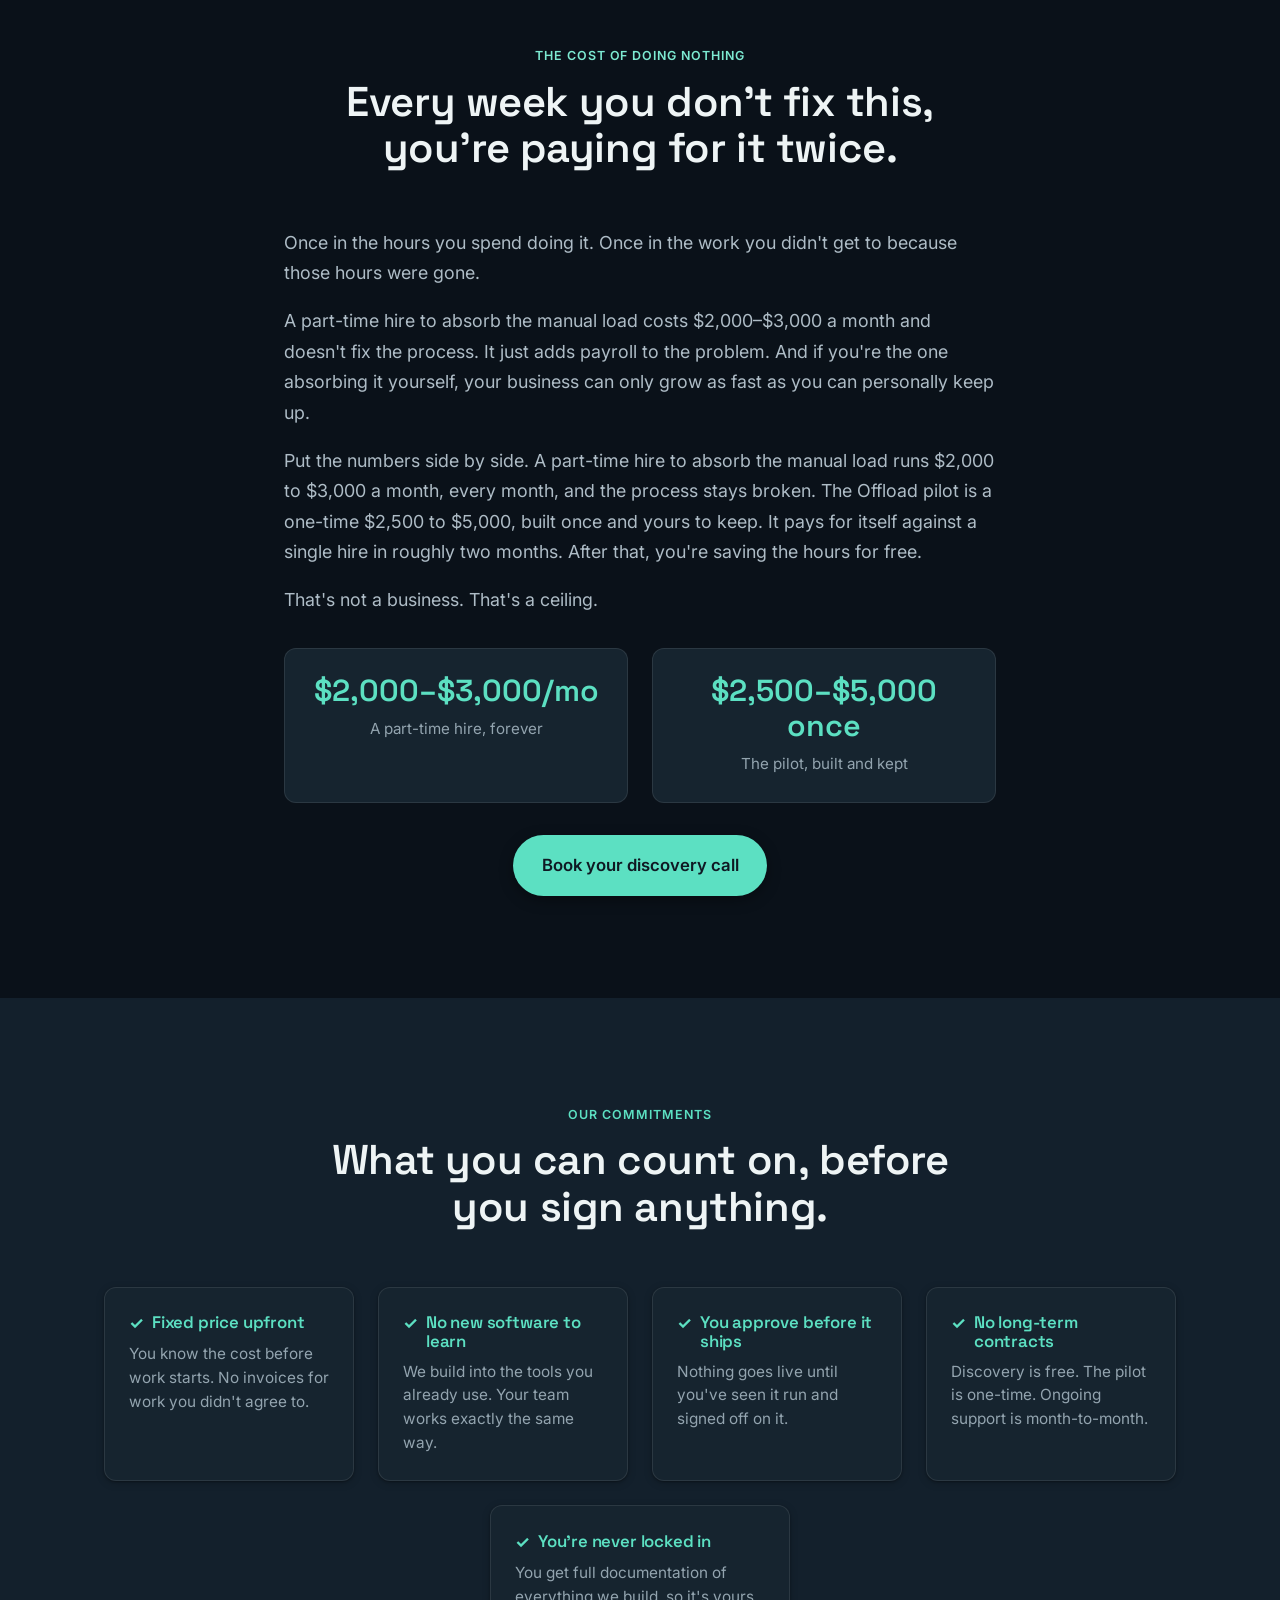
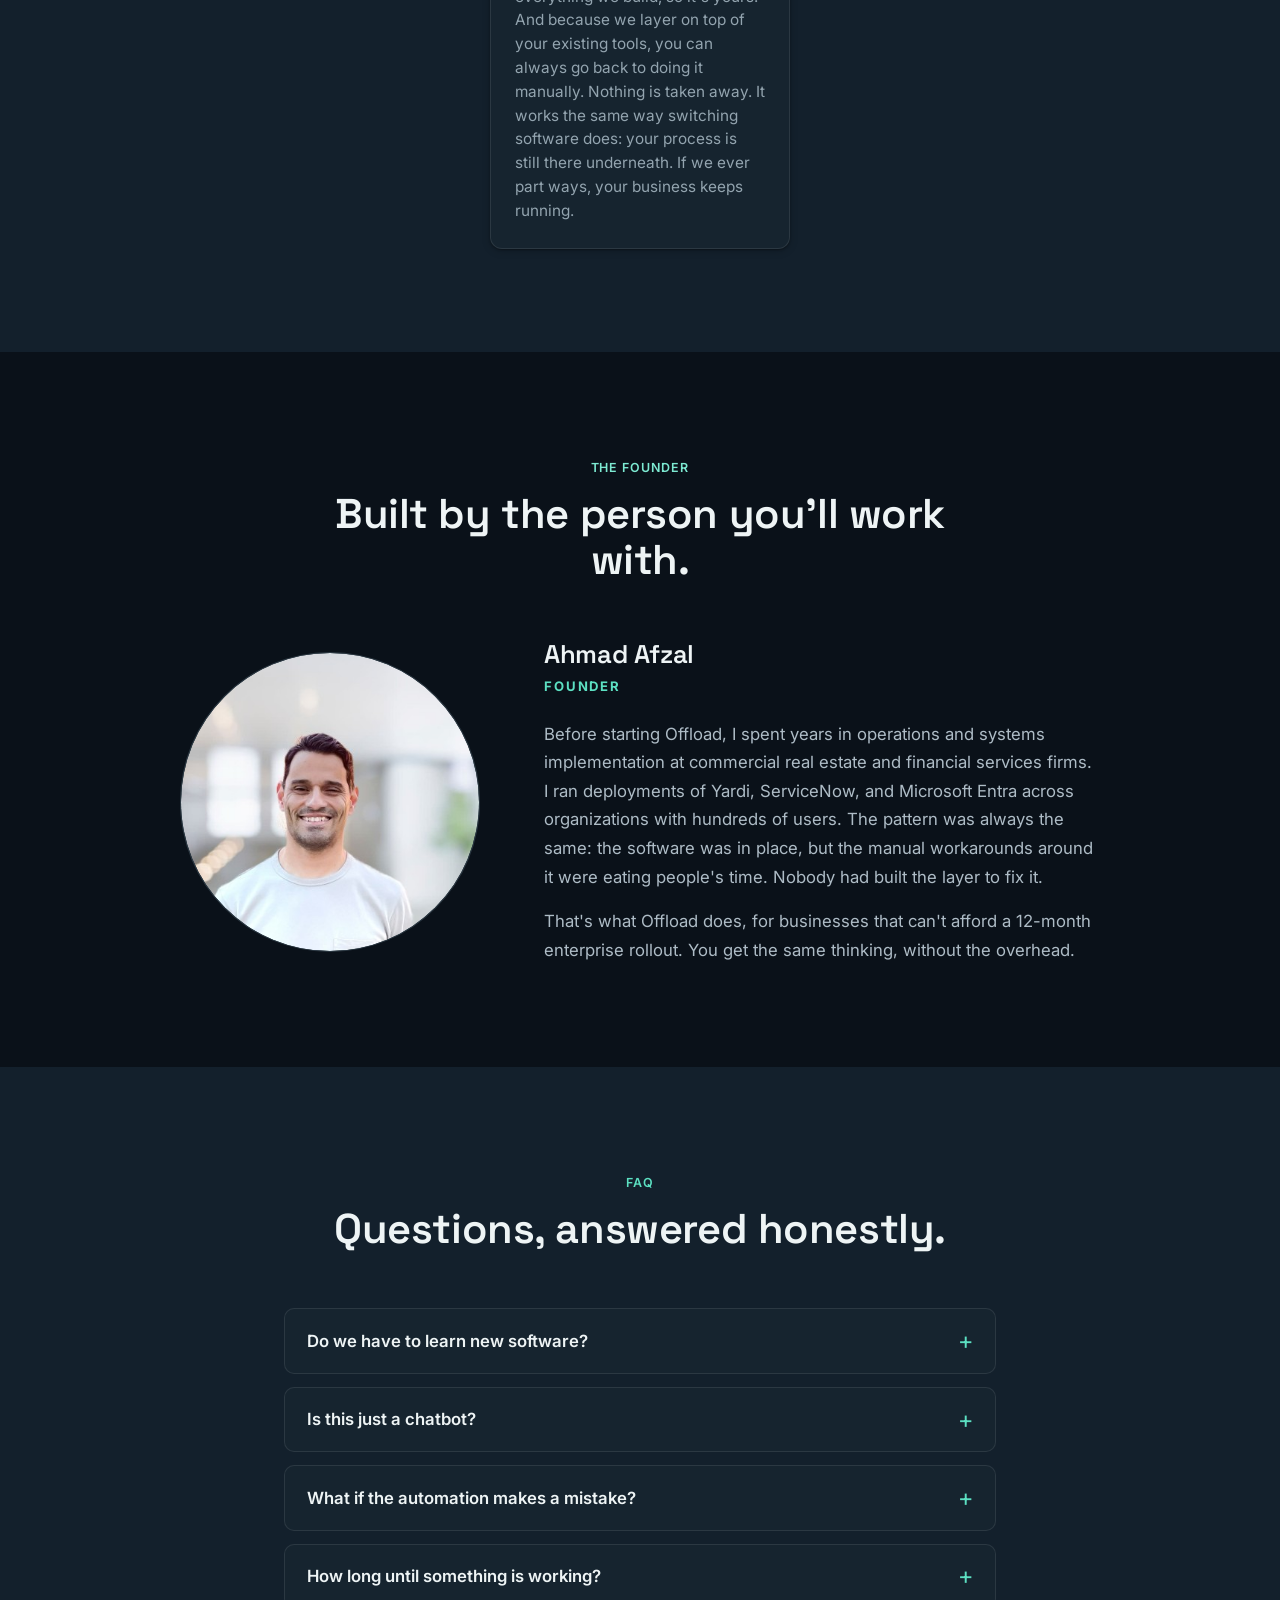
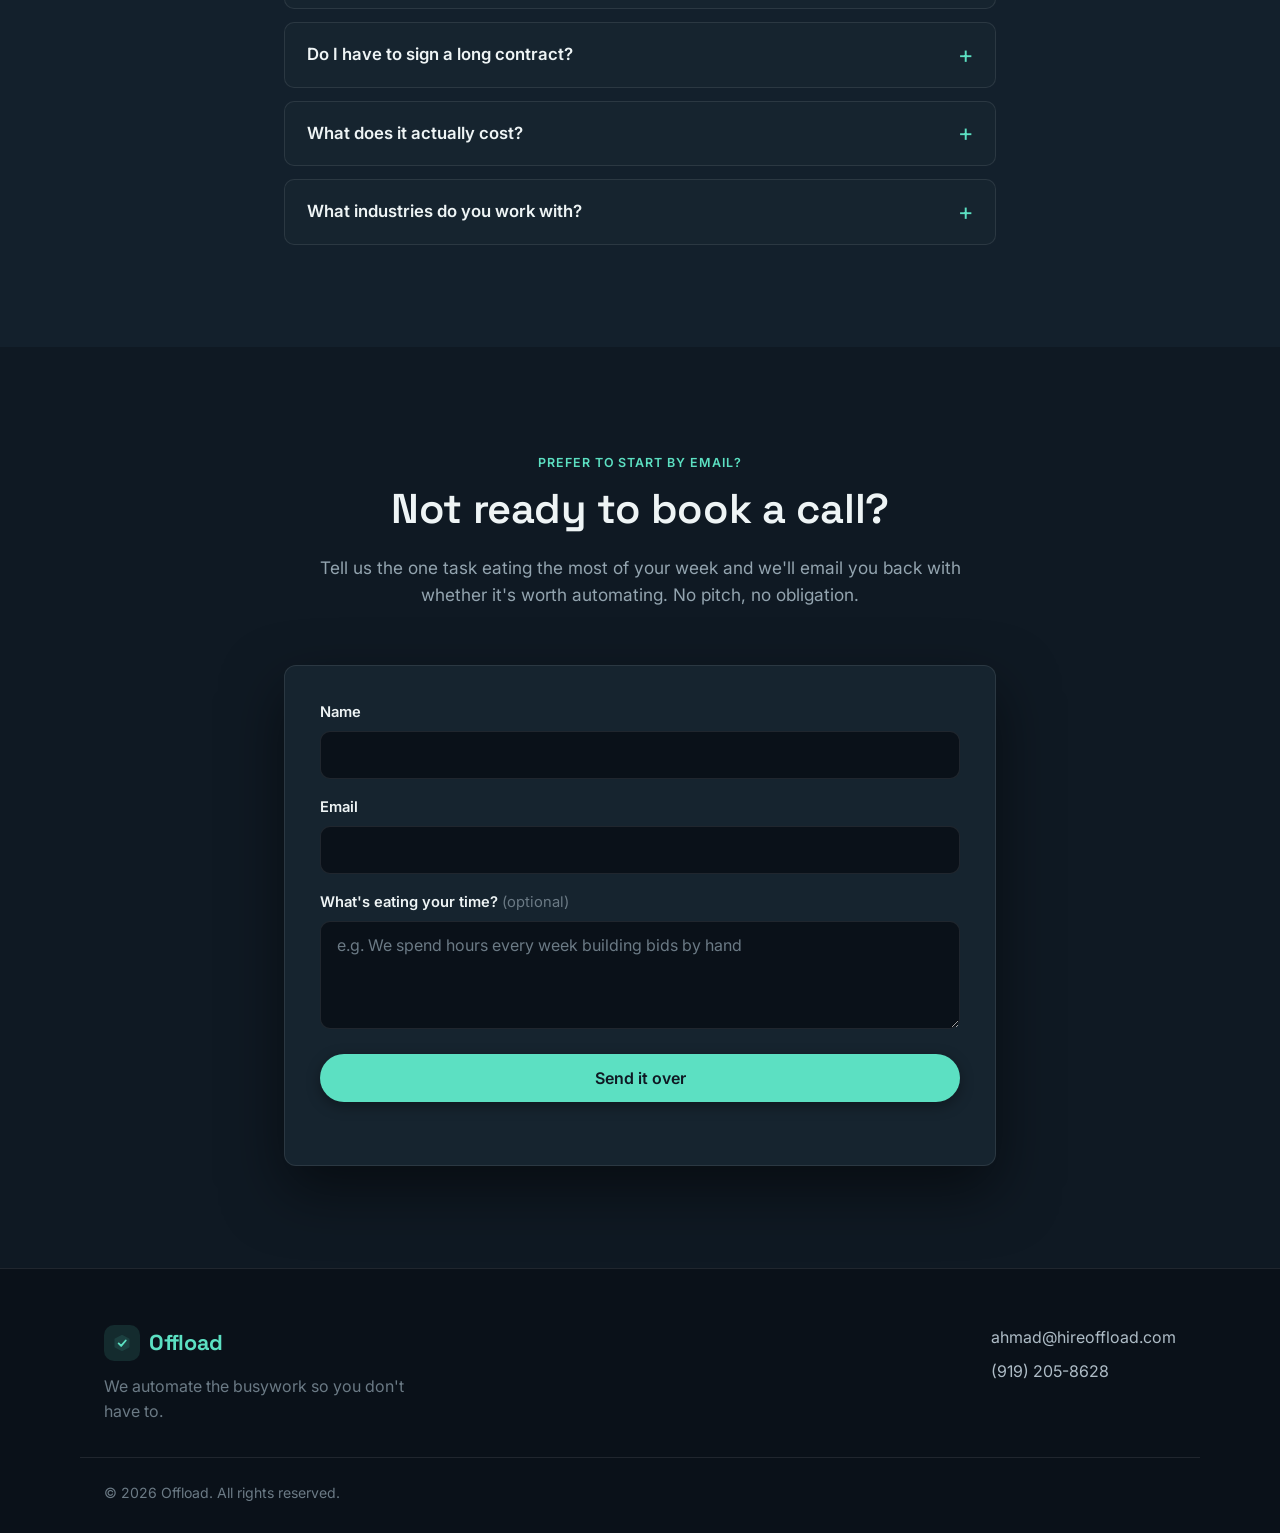
==== commit 3c430928: "Remove client name "G3 Roofing" from the case study The workflow is not live for them and they have " ====
--- a/index.html
+++ b/index.html
@@ -485,8 +485,8 @@
               a formatted draft comes out: boilerplate written, job-specific details pulled in, anything
               unclear flagged for the owner to review.</p>
             <figure class="case-workflow">
-              <img src="assets/images/g3-workflow.png" alt="Diagram of the G3 Roofing bid workflow built in n8n, showing the flow from an email trigger through deduplication, attachment checks, and bid generation to delivery." />
-              <figcaption>The G3 Roofing bid workflow, built in n8n.</figcaption>
+              <img src="assets/images/roofing-bid-workflow.png" alt="Diagram of a local roofing company's bid workflow built in n8n, showing the flow from an email trigger through deduplication, attachment checks, and bid generation to delivery." />
+              <figcaption>A roofing company's bid workflow, built in n8n.</figcaption>
             </figure>
             <div class="case-results">
               <div class="case-stat"><span class="case-num reveal">2&ndash;3 days &rarr; &lt;30 min</span><span class="case-cap">Bid turnaround</span></div>
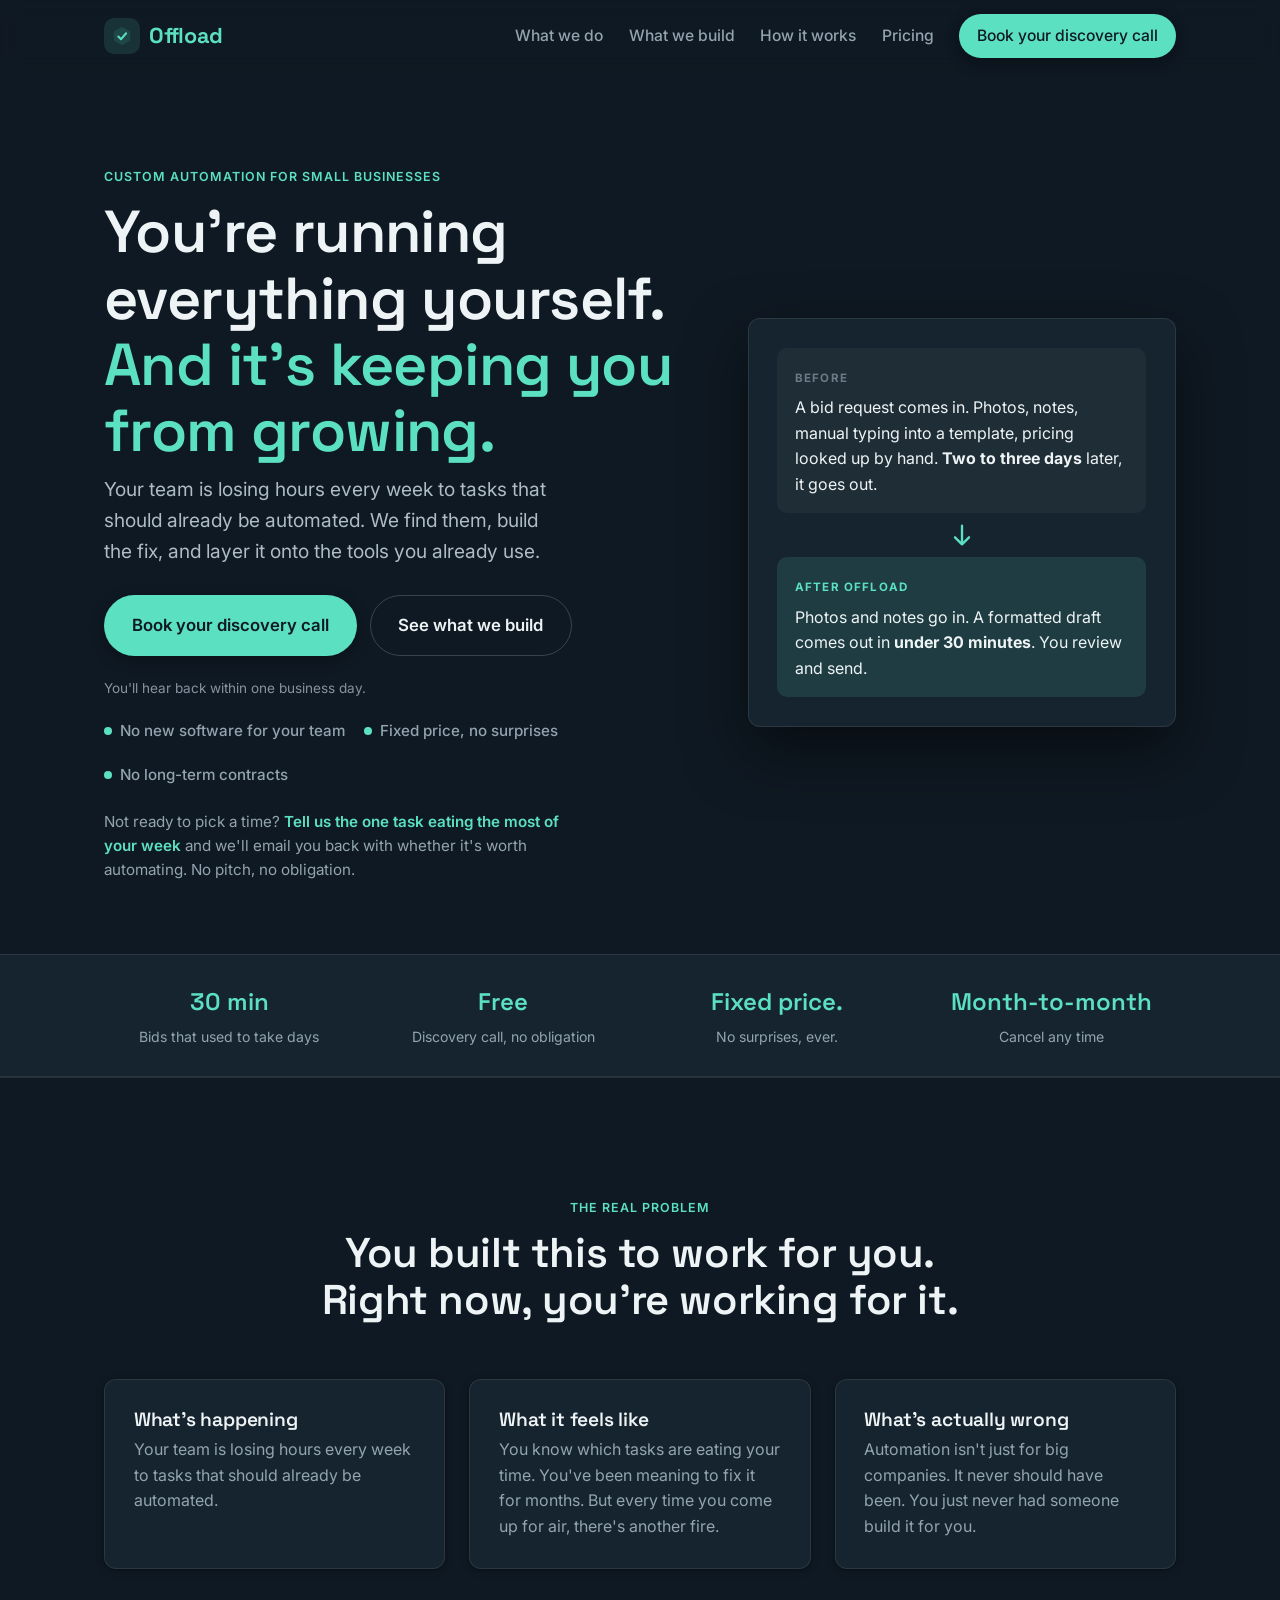
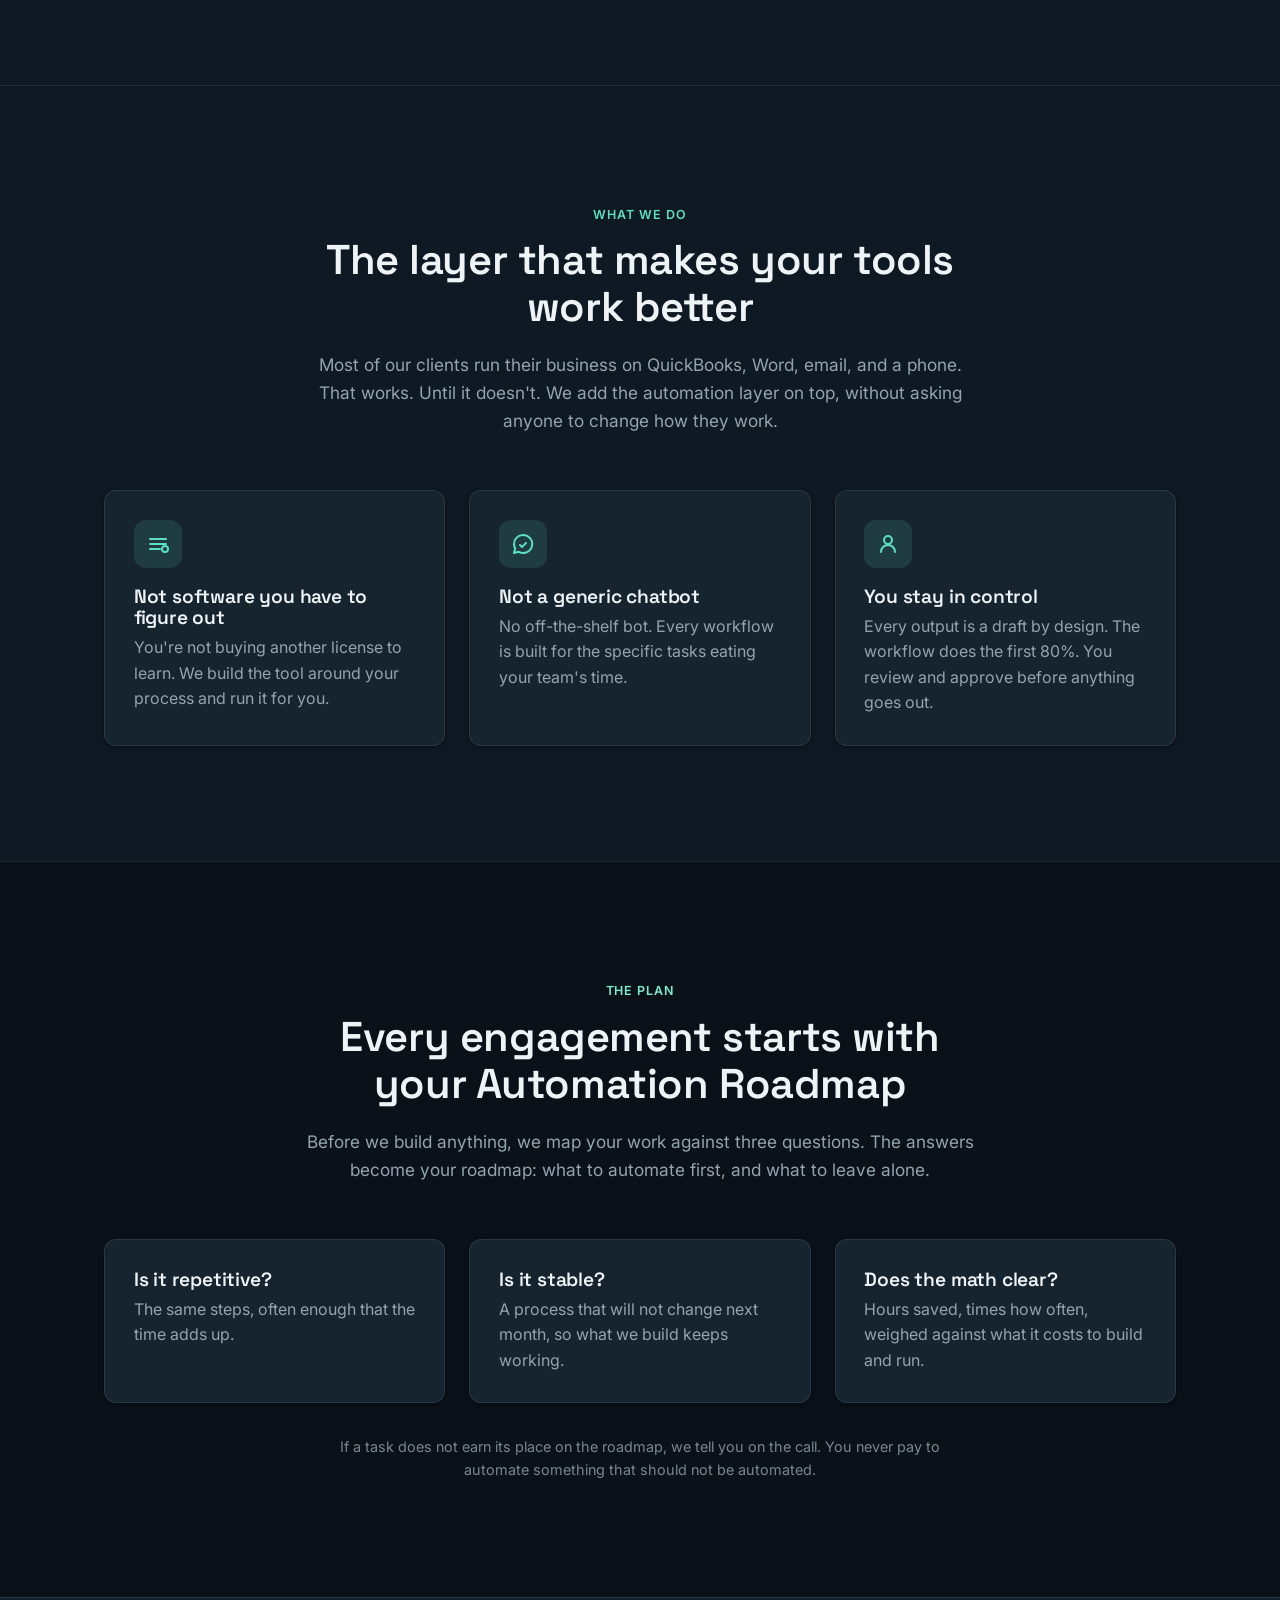
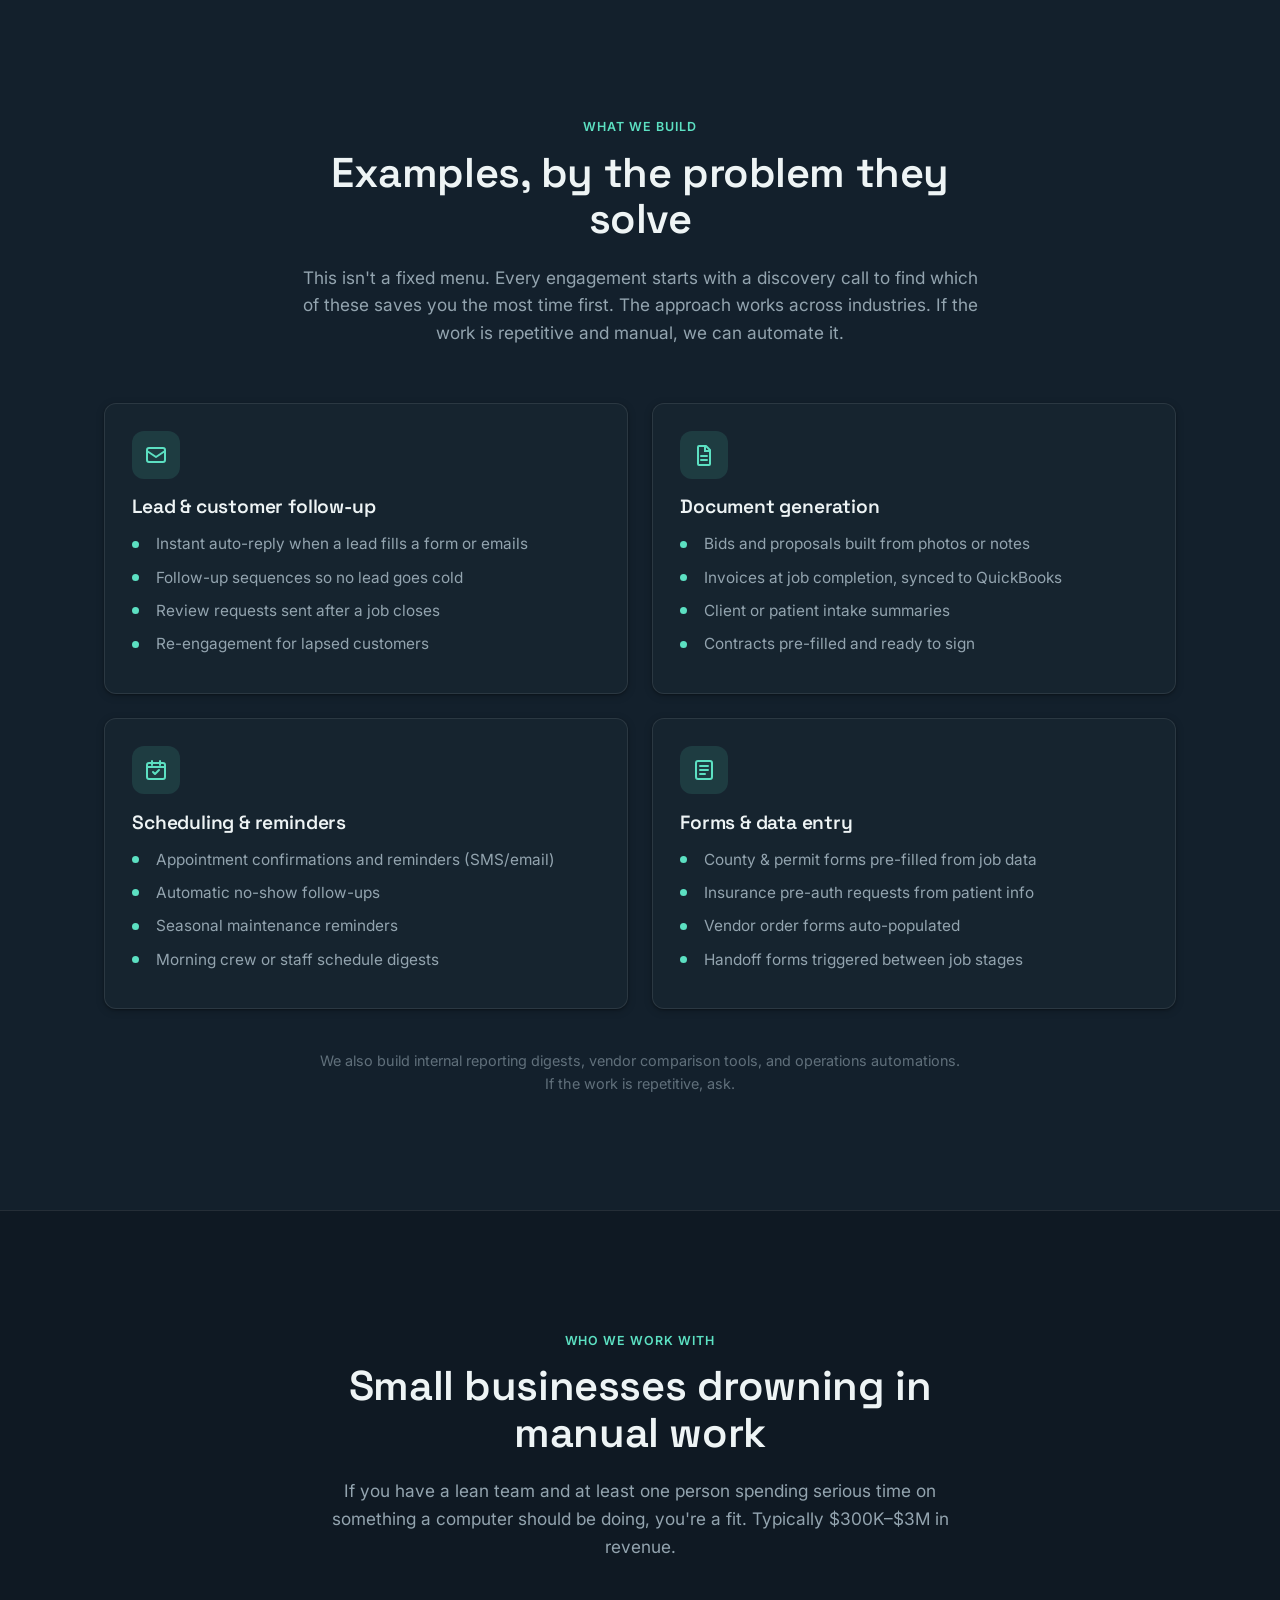
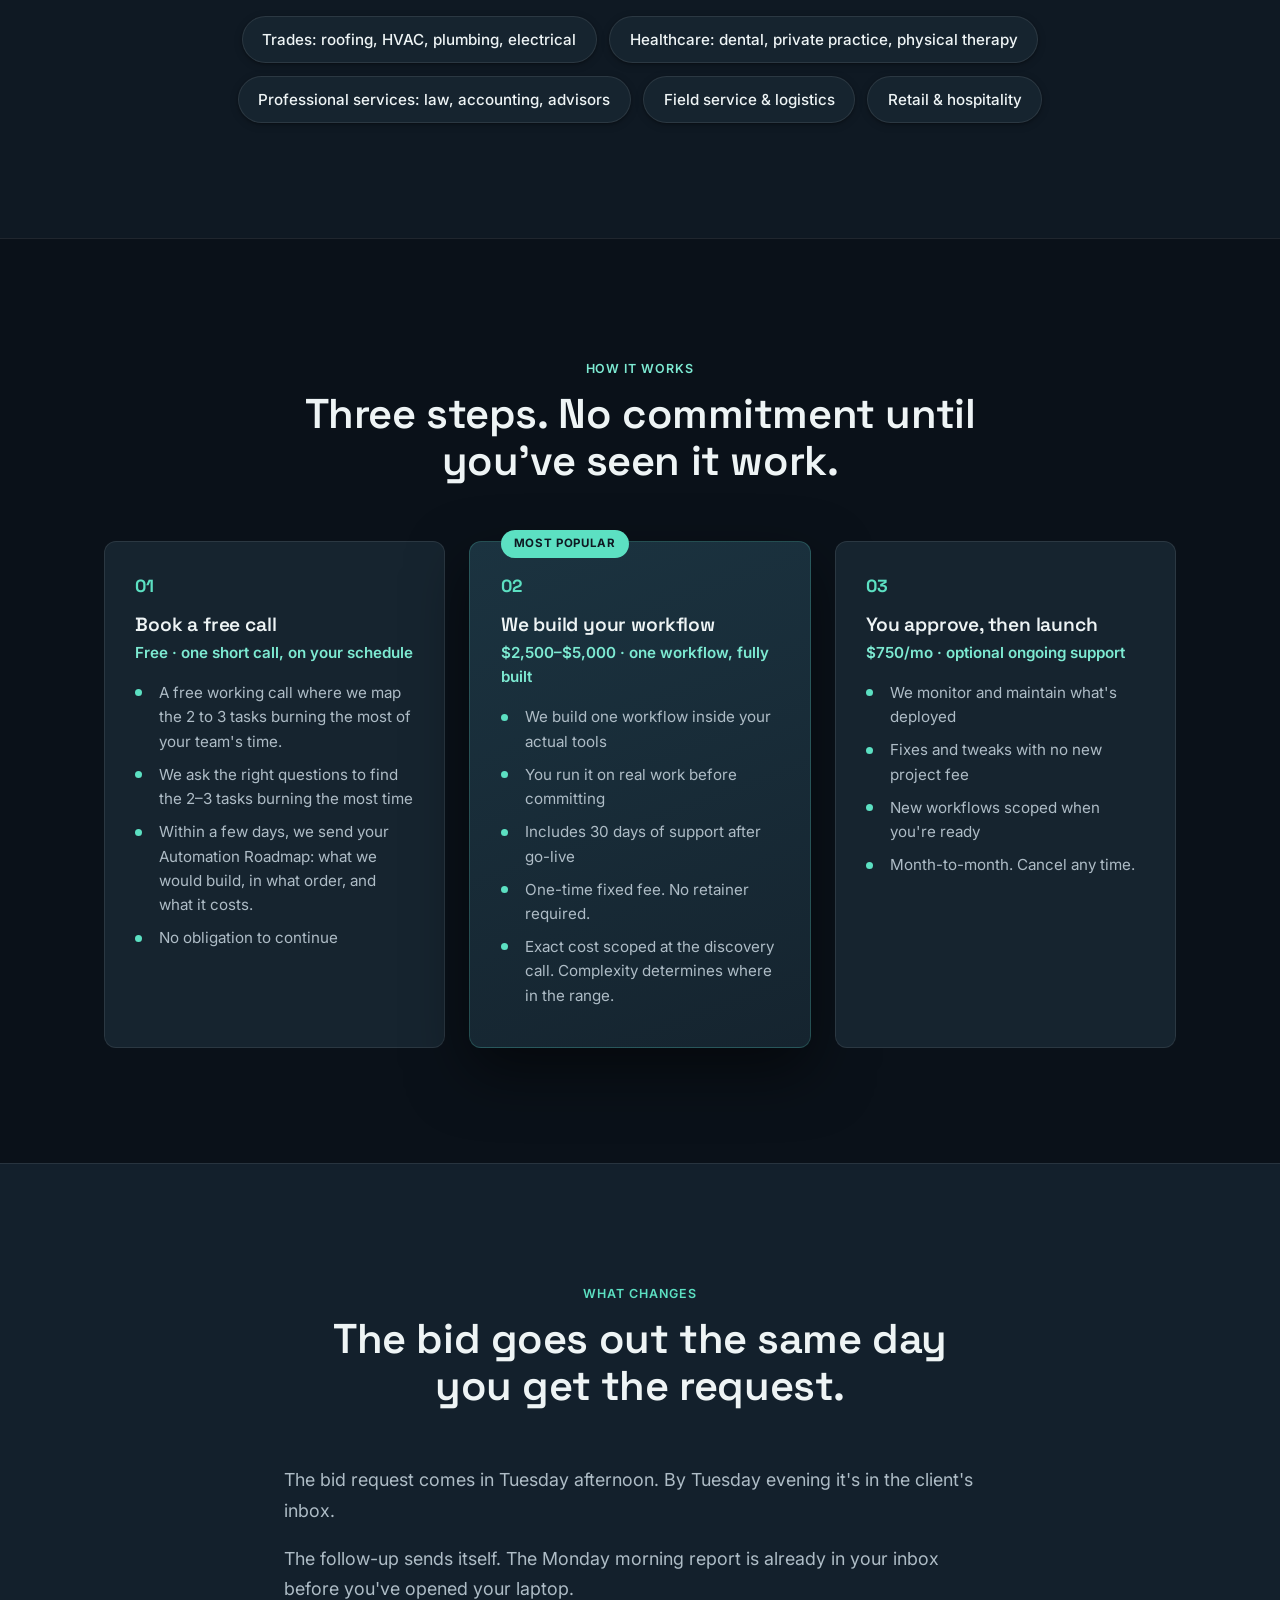
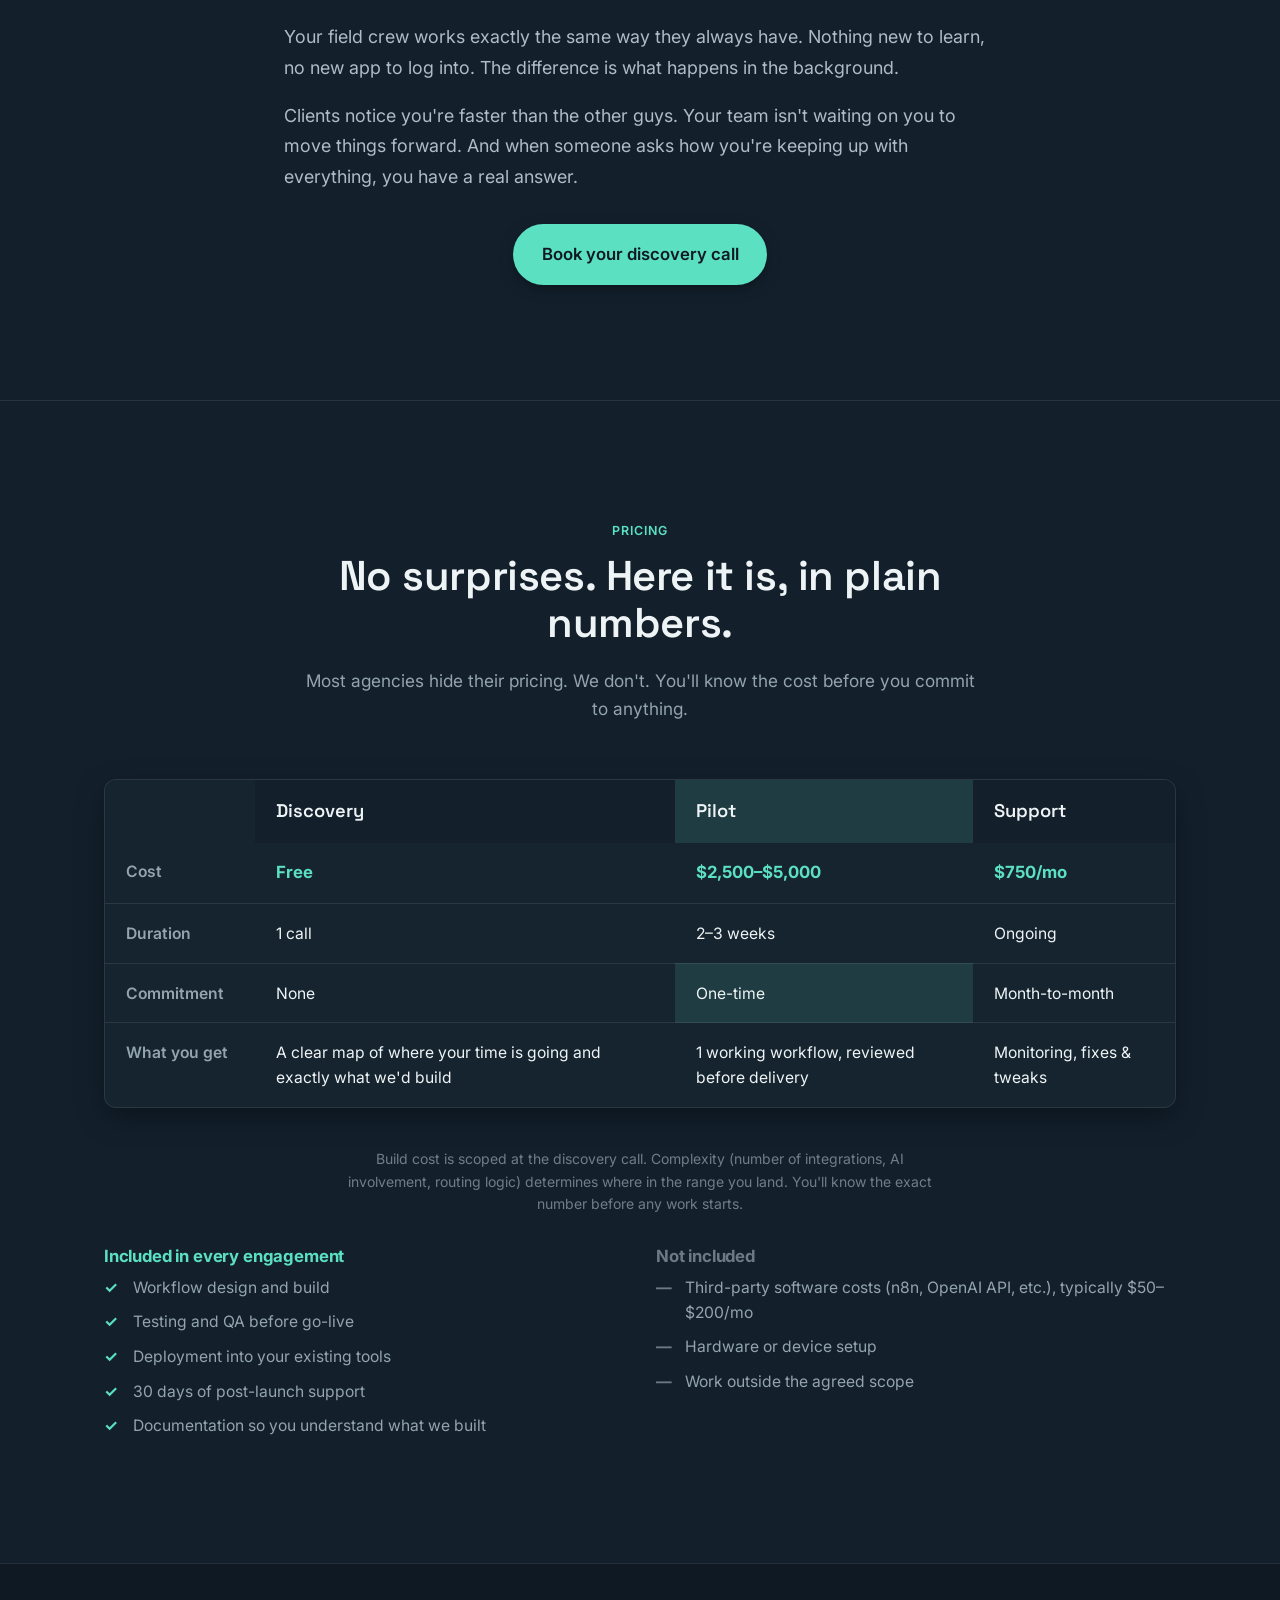
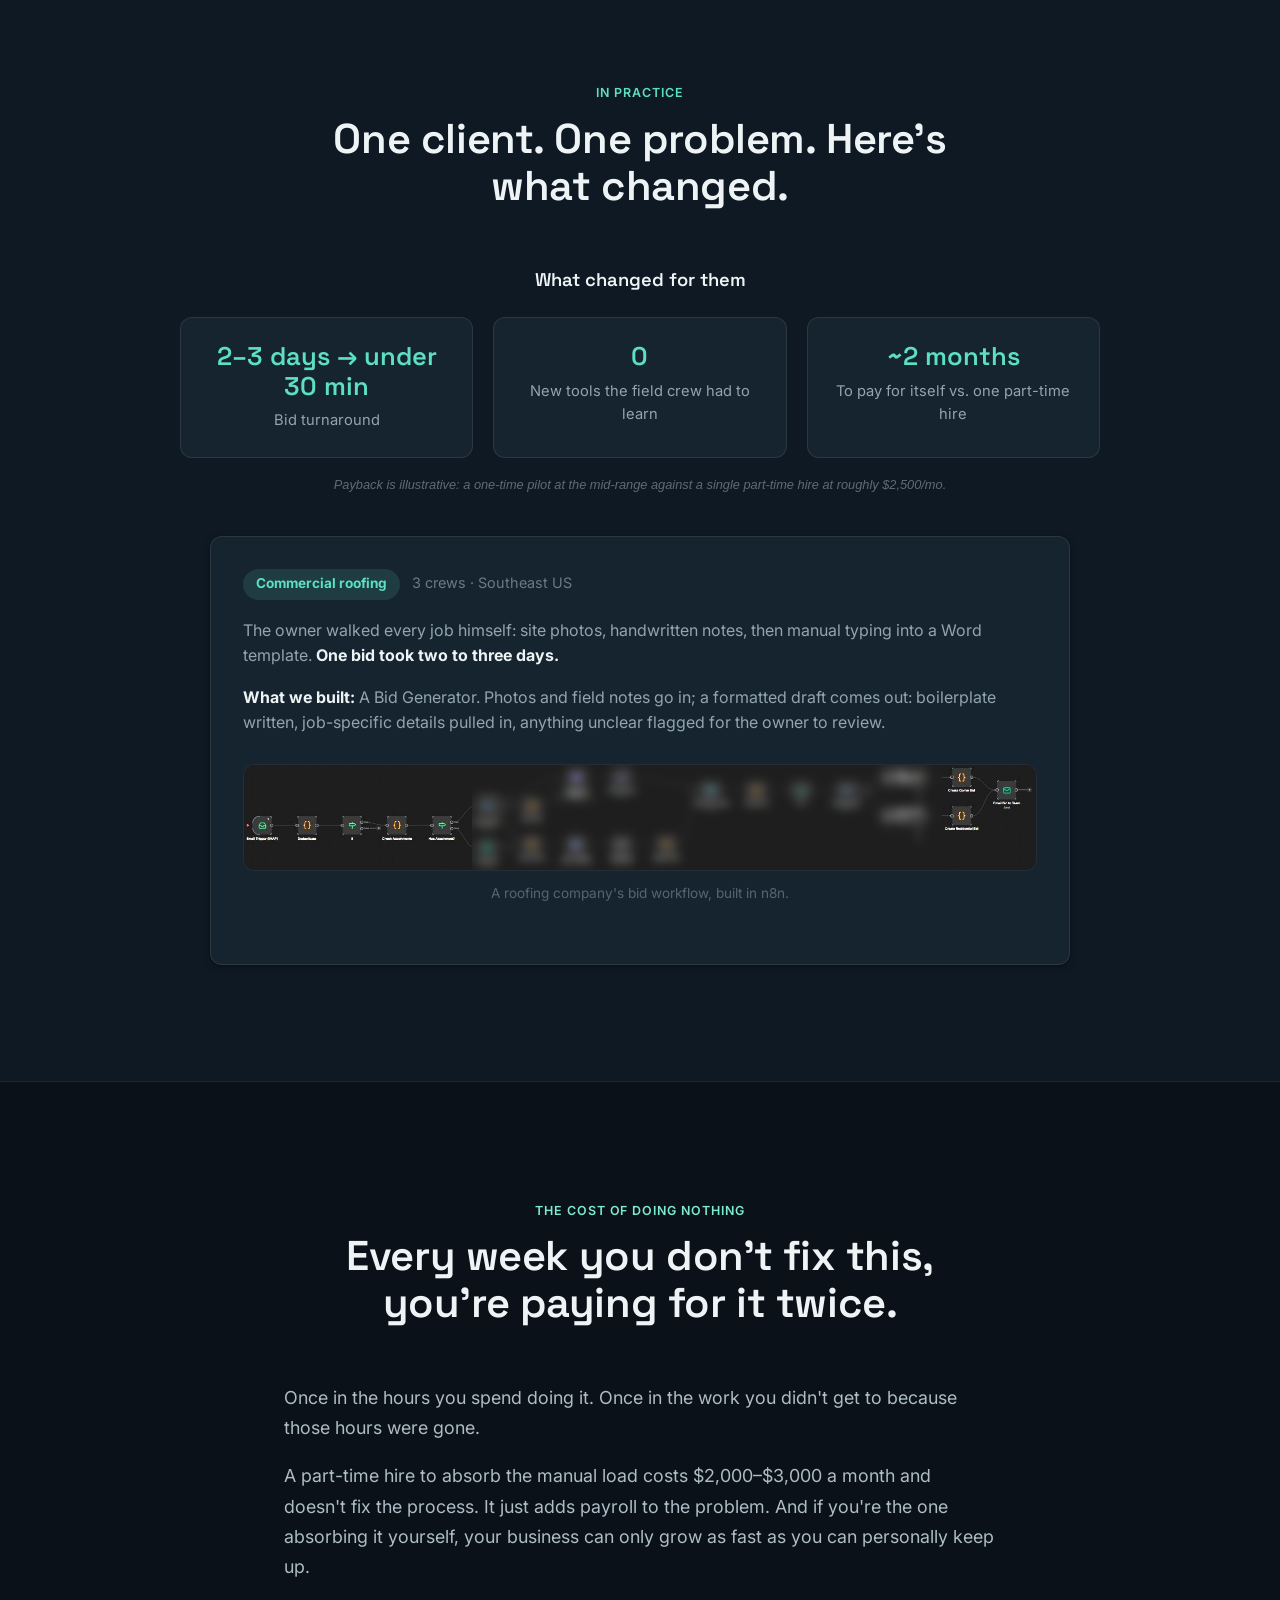
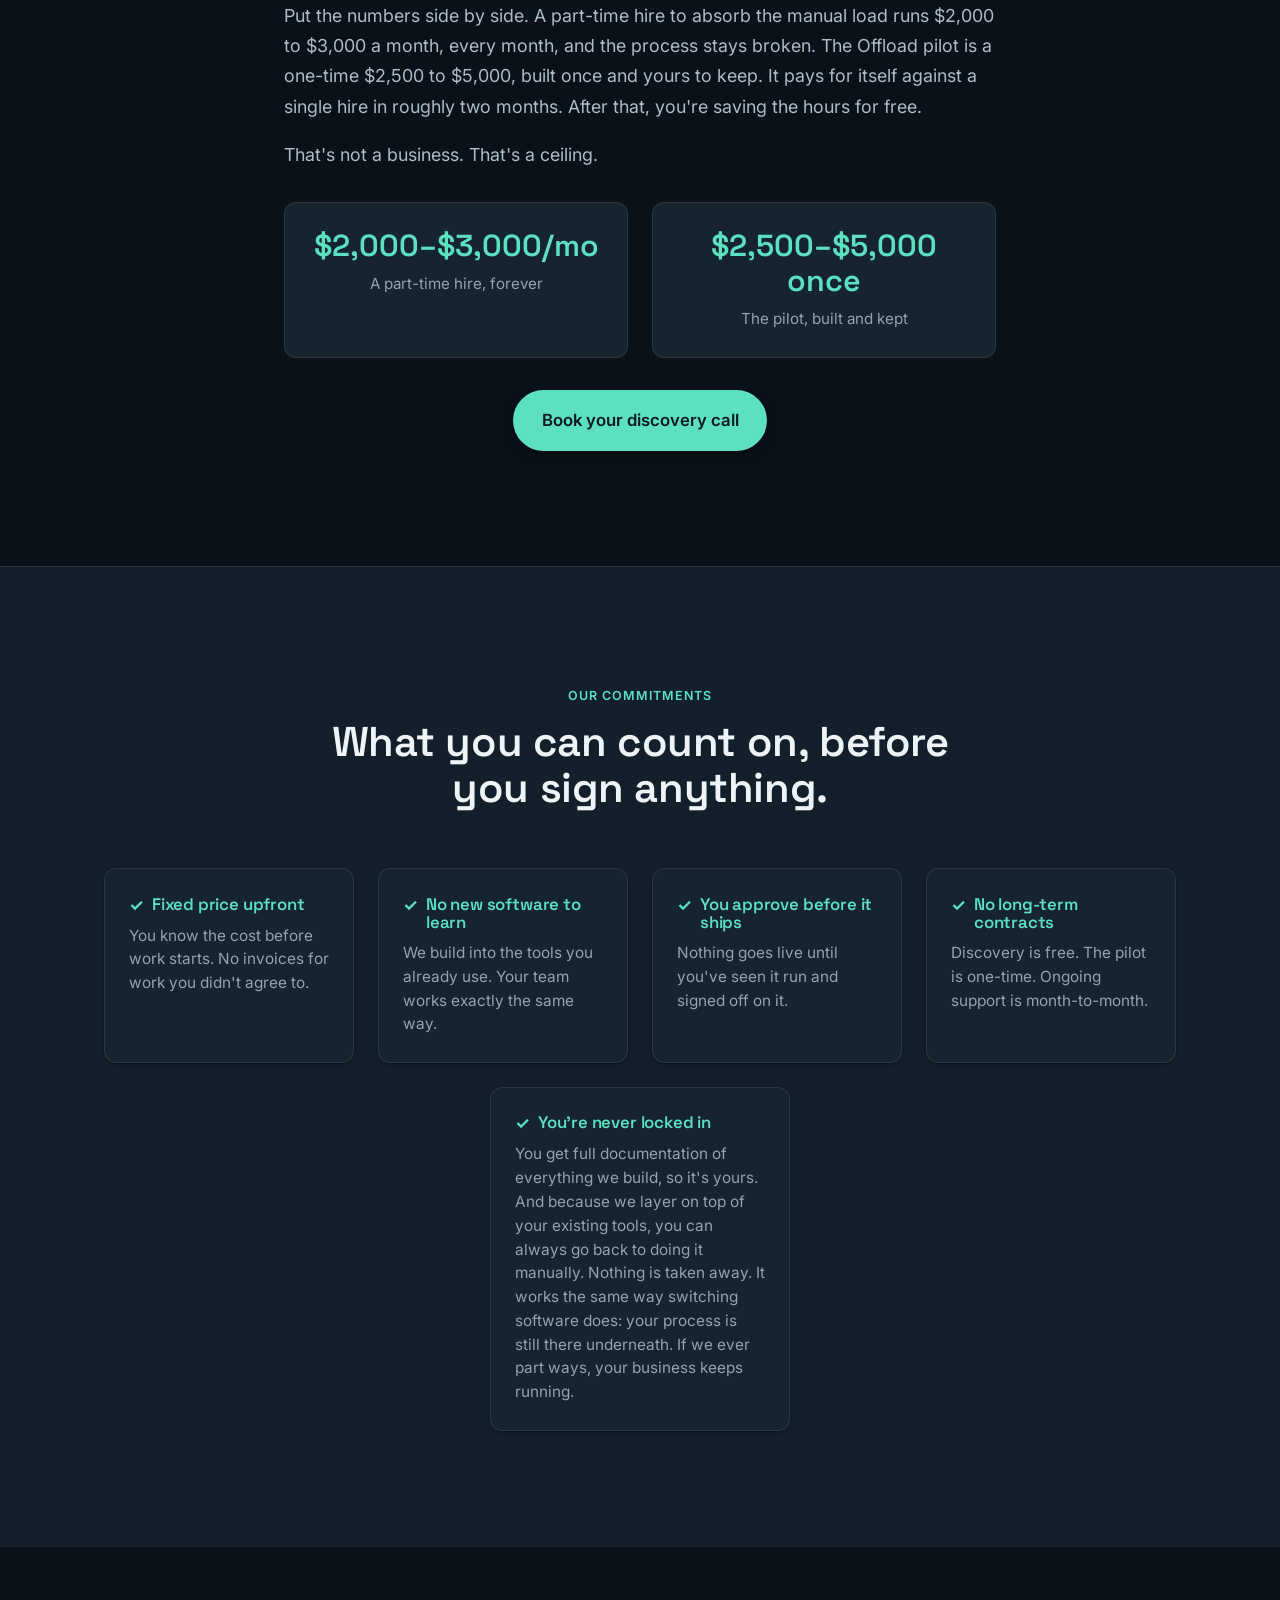
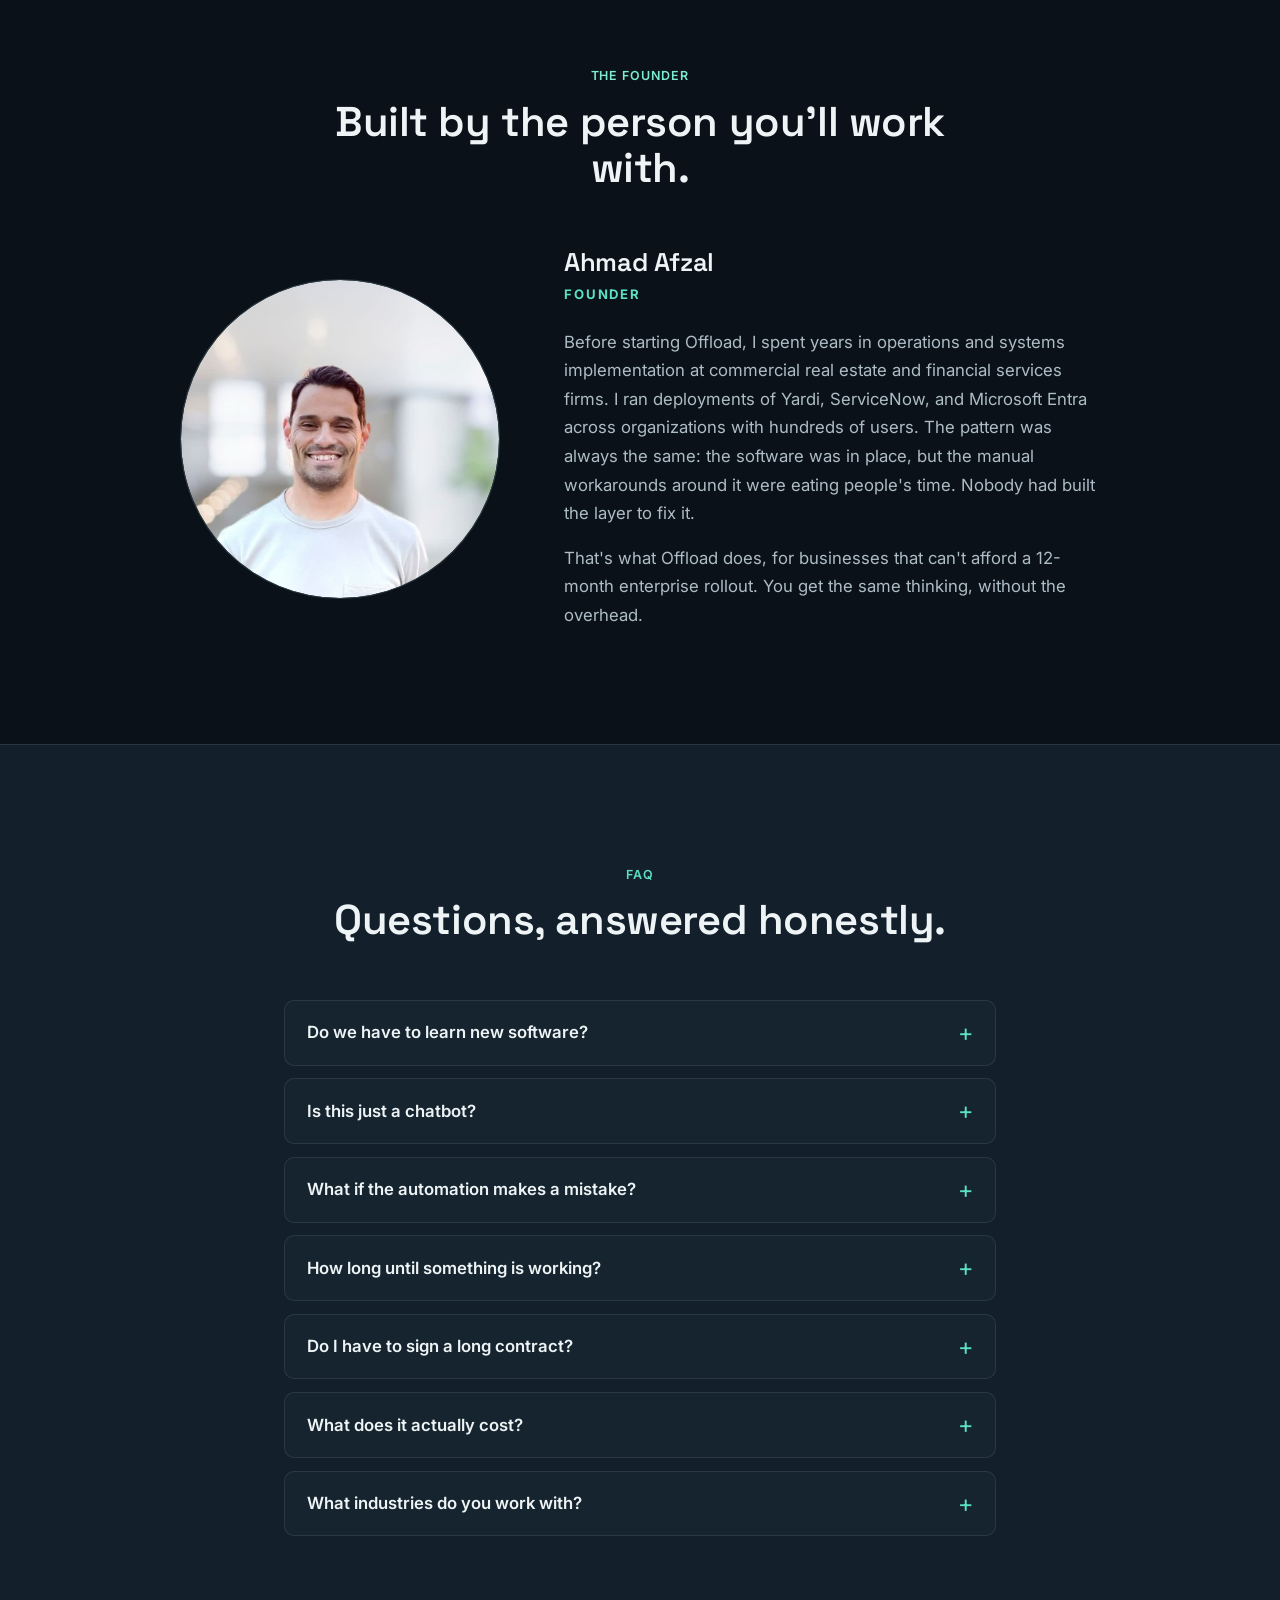
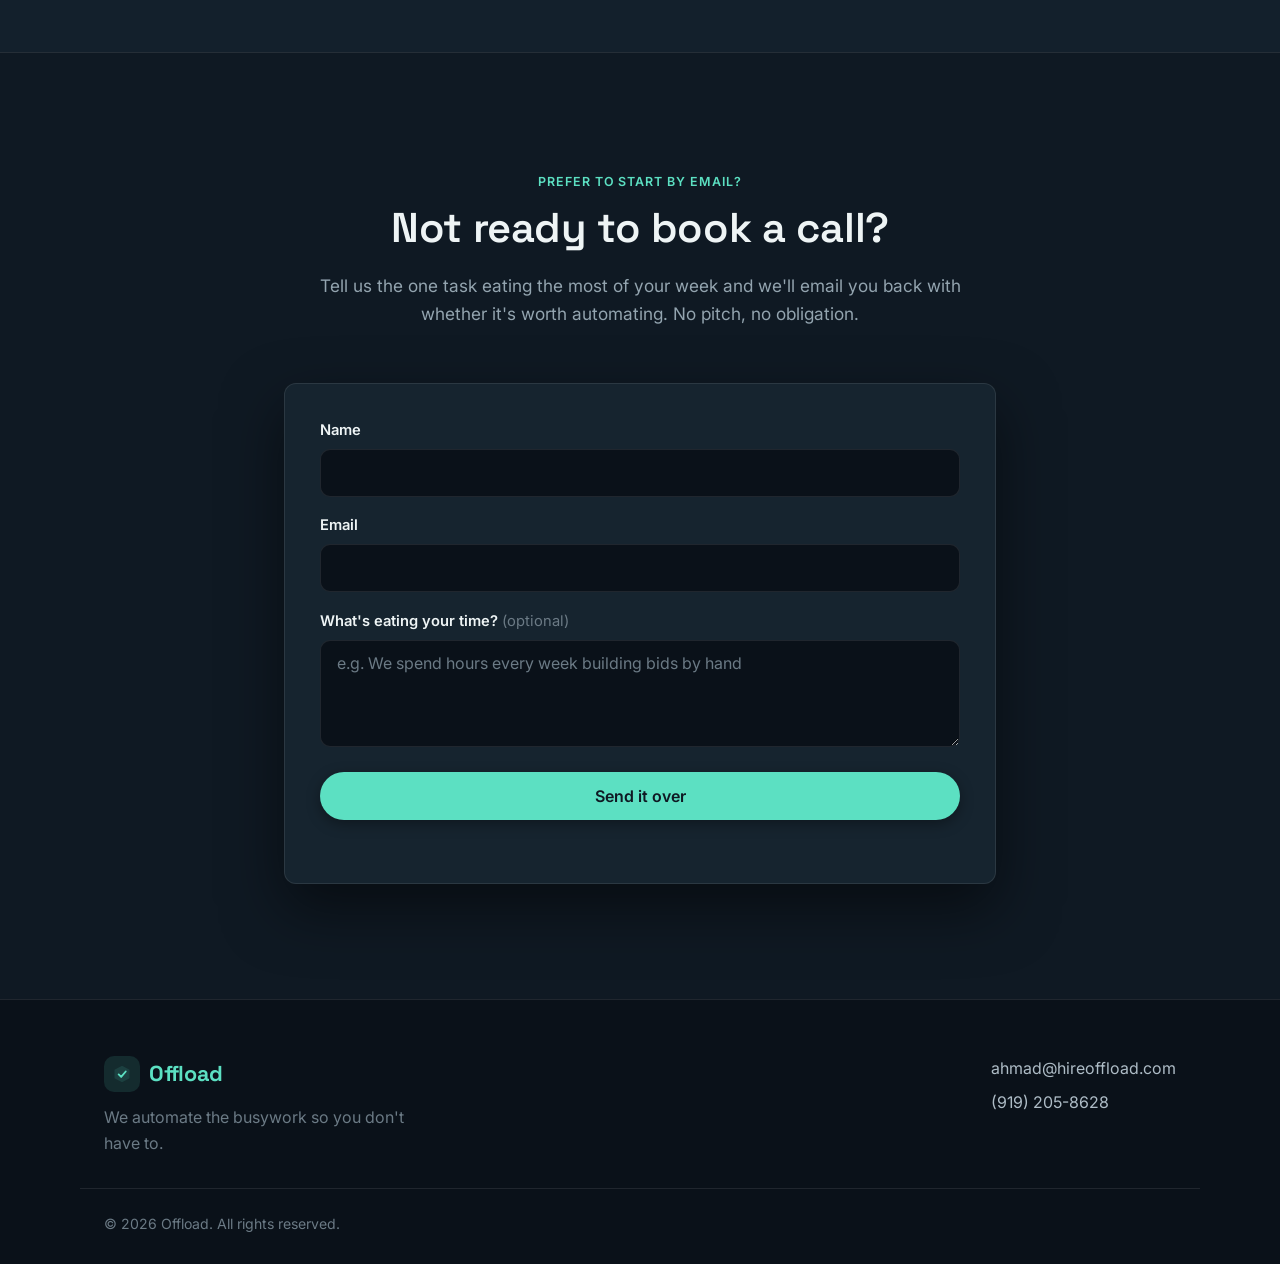
==== commit 9fabdd87: "StoryBrand: name the plan (Automation Roadmap) + proof stats band Task 1 (the plan): add an "Automat" ====
--- a/index.html
+++ b/index.html
@@ -178,6 +178,32 @@
       </div>
     </section>
 
+    <!-- ===== Automation Roadmap (the plan) ===== -->
+    <section id="roadmap" class="section section-dark">
+      <div class="container">
+        <div class="section-head">
+          <p class="eyebrow eyebrow-light">The plan</p>
+          <h2>Every engagement starts with your Automation Roadmap</h2>
+          <p class="section-sub">Before we build anything, we map your work against three questions. The answers become your roadmap: what to automate first, and what to leave alone.</p>
+        </div>
+        <div class="grid grid-3 difference-grid">
+          <article class="card">
+            <h3>Is it repetitive?</h3>
+            <p>The same steps, often enough that the time adds up.</p>
+          </article>
+          <article class="card">
+            <h3>Is it stable?</h3>
+            <p>A process that will not change next month, so what we build keeps working.</p>
+          </article>
+          <article class="card">
+            <h3>Does the math clear?</h3>
+            <p>Hours saved, times how often, weighed against what it costs to build and run.</p>
+          </article>
+        </div>
+        <p class="section-note">If a task does not earn its place on the roadmap, we tell you on the call. You never pay to automate something that should not be automated.</p>
+      </div>
+    </section>
+
     <!-- ===== What we build ===== -->
     <section id="what-we-build" class="section section-tint">
       <div class="container">
@@ -280,7 +306,7 @@
             <ul>
               <li>A free working call where we map the 2 to 3 tasks burning the most of your team's time.</li>
               <li>We ask the right questions to find the 2&ndash;3 tasks burning the most time</li>
-              <li>Within a few days, we send you a written scope: what we'd build and what it costs</li>
+              <li>Within a few days, we send your Automation Roadmap: what we would build, in what order, and what it costs.</li>
               <li>No obligation to continue</li>
             </ul>
           </article>
@@ -471,6 +497,25 @@
           <h2>One client. One problem. Here's what changed.</h2>
         </div>
 
+        <div class="proof-band">
+          <p class="proof-band-title">What changed for them</p>
+          <div class="proof-stats">
+            <div class="proof-stat">
+              <span class="proof-num reveal">2&ndash;3 days &rarr; under 30 min</span>
+              <span class="proof-cap">Bid turnaround</span>
+            </div>
+            <div class="proof-stat">
+              <span class="proof-num reveal">0</span>
+              <span class="proof-cap">New tools the field crew had to learn</span>
+            </div>
+            <div class="proof-stat">
+              <span class="proof-num reveal">~2 months</span>
+              <span class="proof-cap">To pay for itself vs. one part-time hire</span>
+            </div>
+          </div>
+          <p class="proof-foot"><em>Payback is illustrative: a one-time pilot at the mid-range against a single part-time hire at roughly $2,500/mo.</em></p>
+        </div>
+
         <div class="grid case-grid case-grid-single">
           <article class="case-card">
             <div class="case-head">
@@ -488,10 +533,6 @@
               <img src="assets/images/roofing-bid-workflow.png" alt="Diagram of a local roofing company's bid workflow built in n8n, showing the flow from an email trigger through deduplication, attachment checks, and bid generation to delivery." />
               <figcaption>A roofing company's bid workflow, built in n8n.</figcaption>
             </figure>
-            <div class="case-results">
-              <div class="case-stat"><span class="case-num reveal">2&ndash;3 days &rarr; &lt;30 min</span><span class="case-cap">Bid turnaround</span></div>
-              <div class="case-stat"><span class="case-num reveal">0</span><span class="case-cap">New tools for the field crew</span></div>
-            </div>
           </article>
         </div>
       </div>
--- a/styles.css
+++ b/styles.css
@@ -117,9 +117,11 @@
 .container { width: 100%; max-width: var(--maxw); margin: 0 auto; padding: 0 24px; }
 .container-narrow { max-width: var(--maxw-narrow); }
 
-.section { padding: clamp(64px, 8vw, 108px) 0; }
+.section { padding: clamp(76px, 9vw, 128px) 0; }
 .section-tint { background: var(--navy-2); }
 .section-dark { background: var(--deep); }
+/* Subtle hairline divider so adjacent sections separate cleanly */
+main > section + section { border-top: 1px solid var(--line); }
 
 .section-head { max-width: 680px; margin: 0 auto clamp(36px, 5vw, 56px); text-align: center; }
 .section-sub { color: var(--text-soft); font-size: 1.08rem; }
@@ -530,7 +532,38 @@
 
 /* Center the single-card case grid */
 .case-grid-single { display: flex; justify-content: center; }
-.case-grid-single .case-card { max-width: 720px; width: 100%; }
+.case-grid-single .case-card { max-width: 860px; width: 100%; }
+/* Workflow diagram: show it large and readable (it is real proof) */
+.case-workflow { margin: 1.75rem 0; }
+.case-workflow img { width: 100%; }
+
+/* Proof stats band (case study transformation) */
+.proof-band { max-width: 920px; margin: 0 auto 2.5rem; }
+.proof-band-title {
+  text-align: center; font-family: var(--font-head); font-weight: 600;
+  font-size: 1.15rem; color: var(--ink); margin: 0 0 1.4rem;
+}
+.proof-stats { display: grid; grid-template-columns: repeat(3, 1fr); gap: 1.25rem; }
+.proof-stat {
+  background: var(--navy-3); border: 1px solid var(--line); border-radius: var(--radius);
+  padding: 1.5rem 1.2rem; text-align: center;
+}
+.proof-num {
+  display: block; font-family: var(--font-head); font-weight: 600;
+  font-size: clamp(1.2rem, 2.4vw, 1.6rem); color: var(--mint); line-height: 1.15;
+}
+.proof-cap { display: block; margin-top: .5rem; font-size: .92rem; color: var(--text-soft); }
+.proof-foot {
+  text-align: center; font-size: 0.8rem; color: var(--text-faint);
+  opacity: 0.85; margin: 1.1rem auto 0; max-width: 620px;
+}
+@media (max-width: 640px) { .proof-stats { grid-template-columns: 1fr; } }
+
+/* Small centered note under a section (e.g. roadmap caveat) */
+.section-note {
+  text-align: center; font-size: 0.9rem; color: var(--text-soft);
+  opacity: 0.8; margin: 2rem auto 0; max-width: 660px;
+}
 
 /* ---------- Pricing note (caption under the pricing table) ---------- */
 .pricing-note {
@@ -592,7 +625,7 @@
 /* ---------- Founder section ---------- */
 .founder-grid {
   display: grid;
-  grid-template-columns: minmax(220px, 300px) 1fr;
+  grid-template-columns: minmax(240px, 320px) 1fr;
   gap: clamp(2rem, 5vw, 4rem);
   align-items: center;
   max-width: 920px;
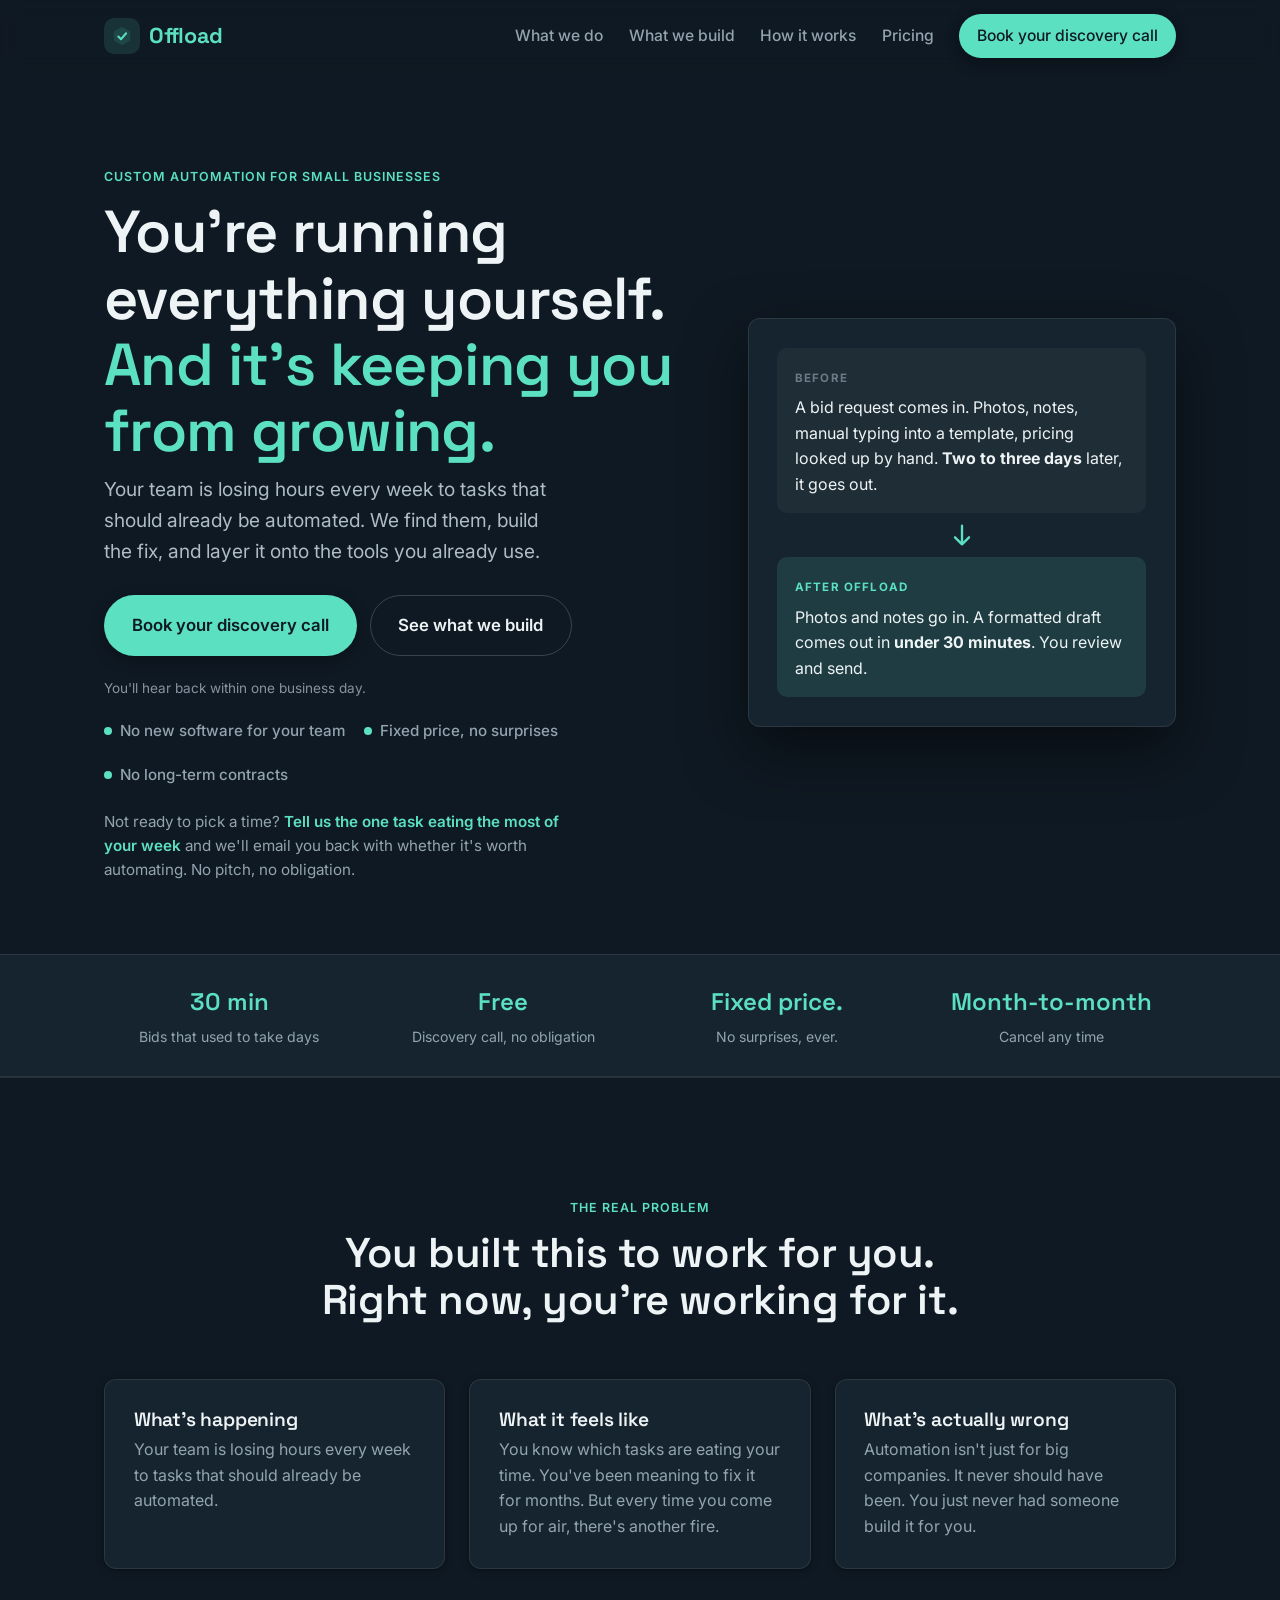
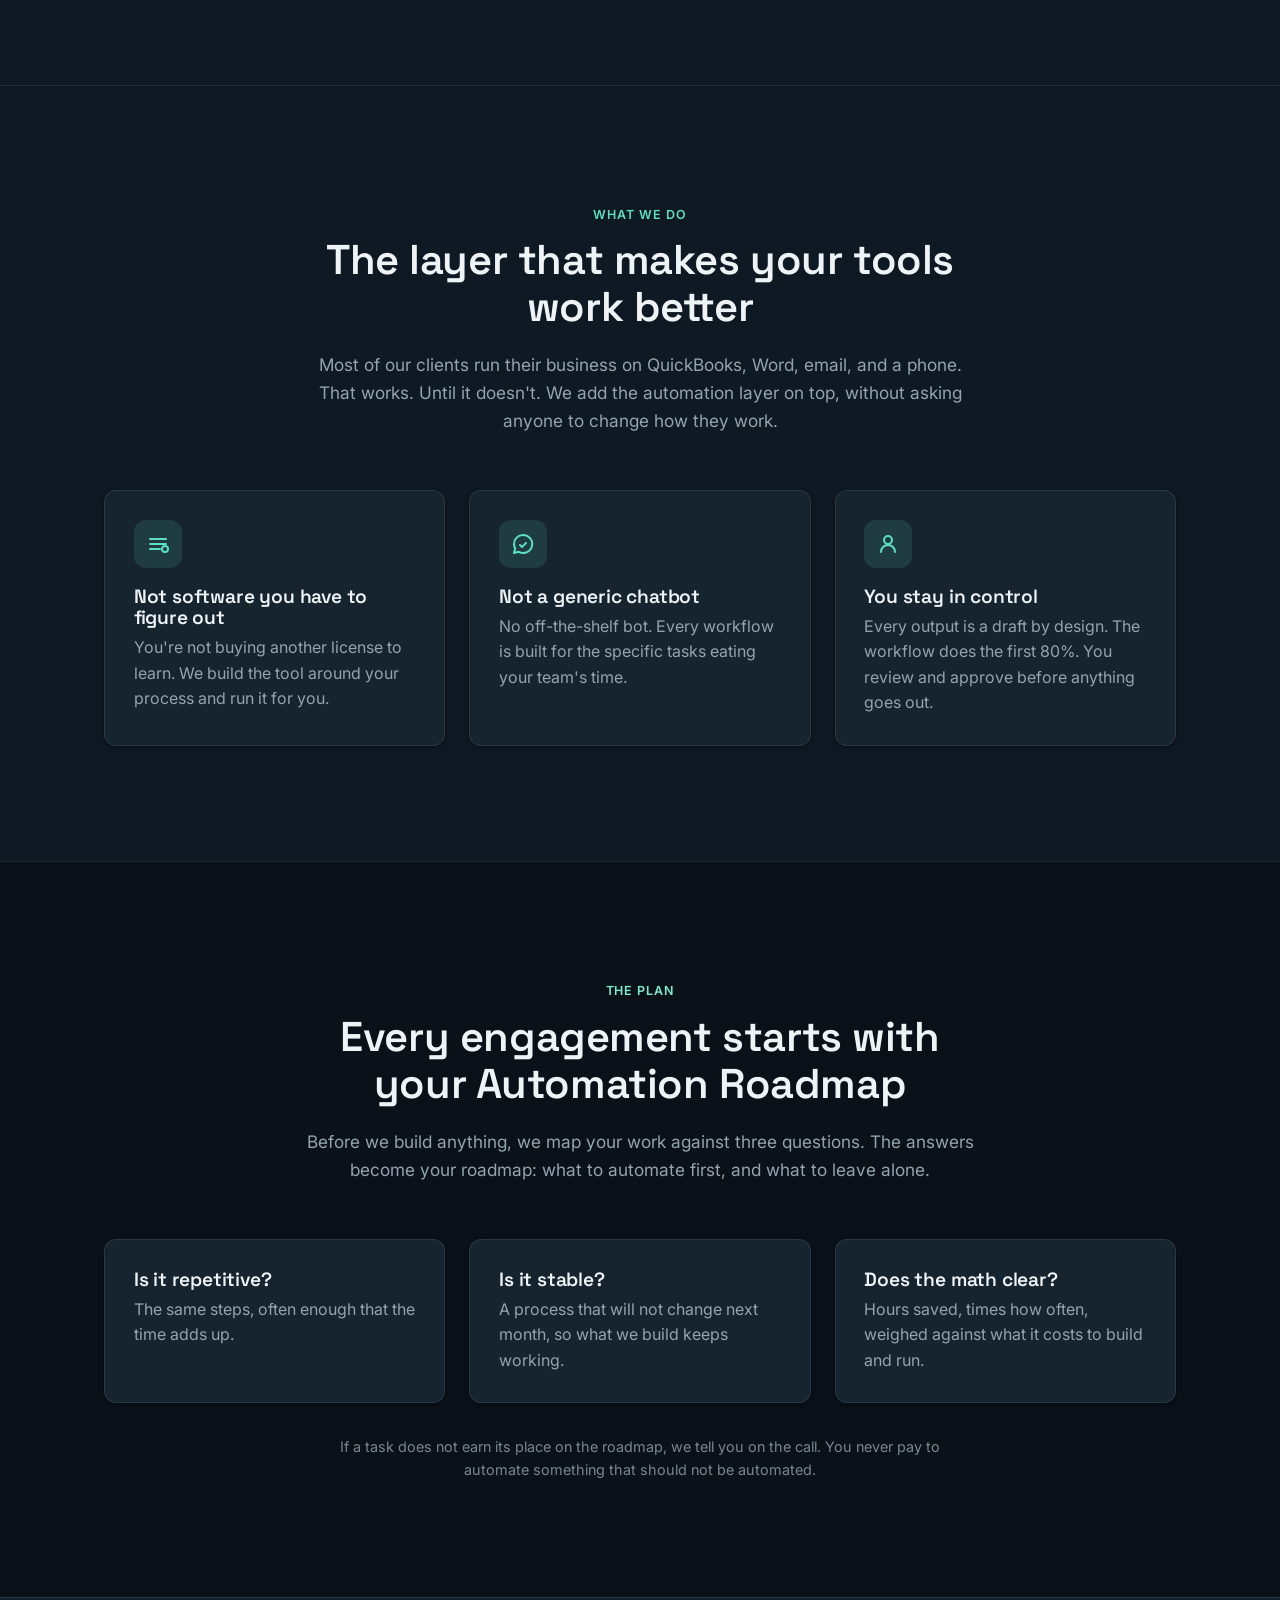
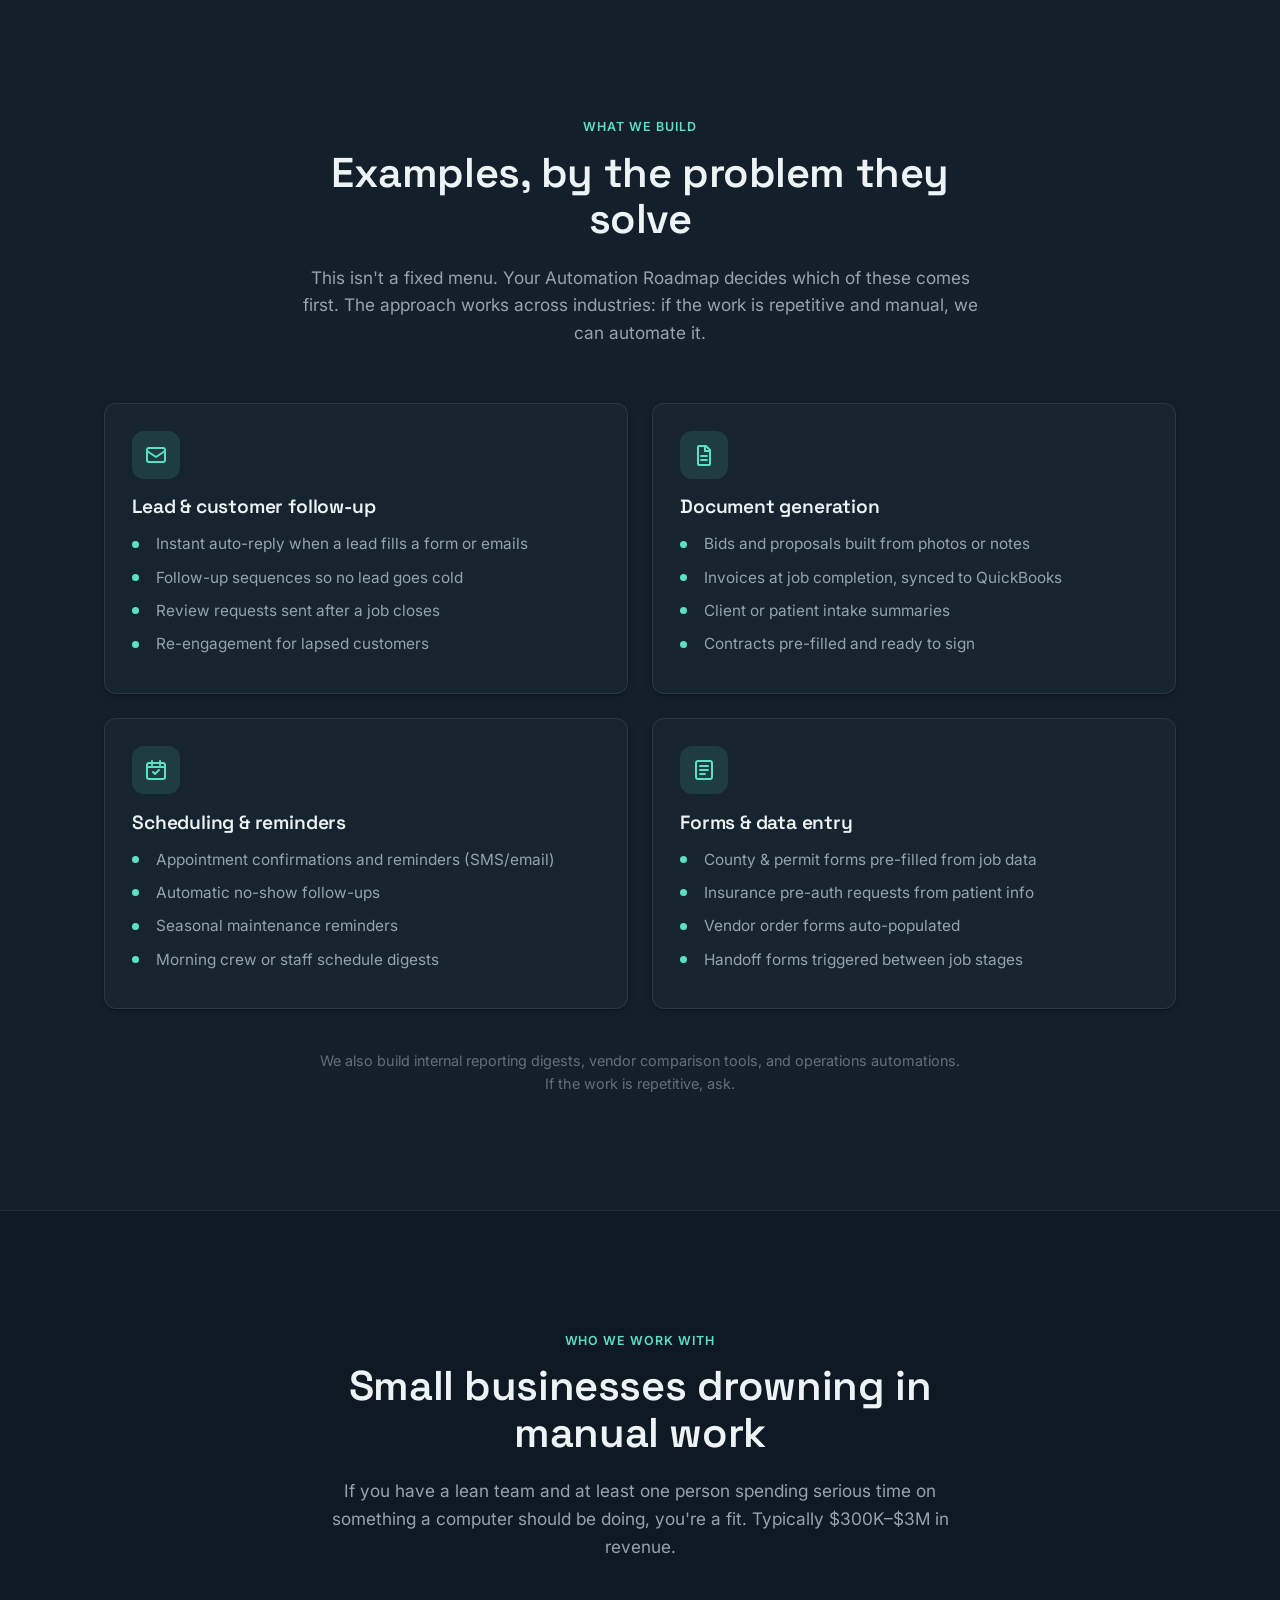
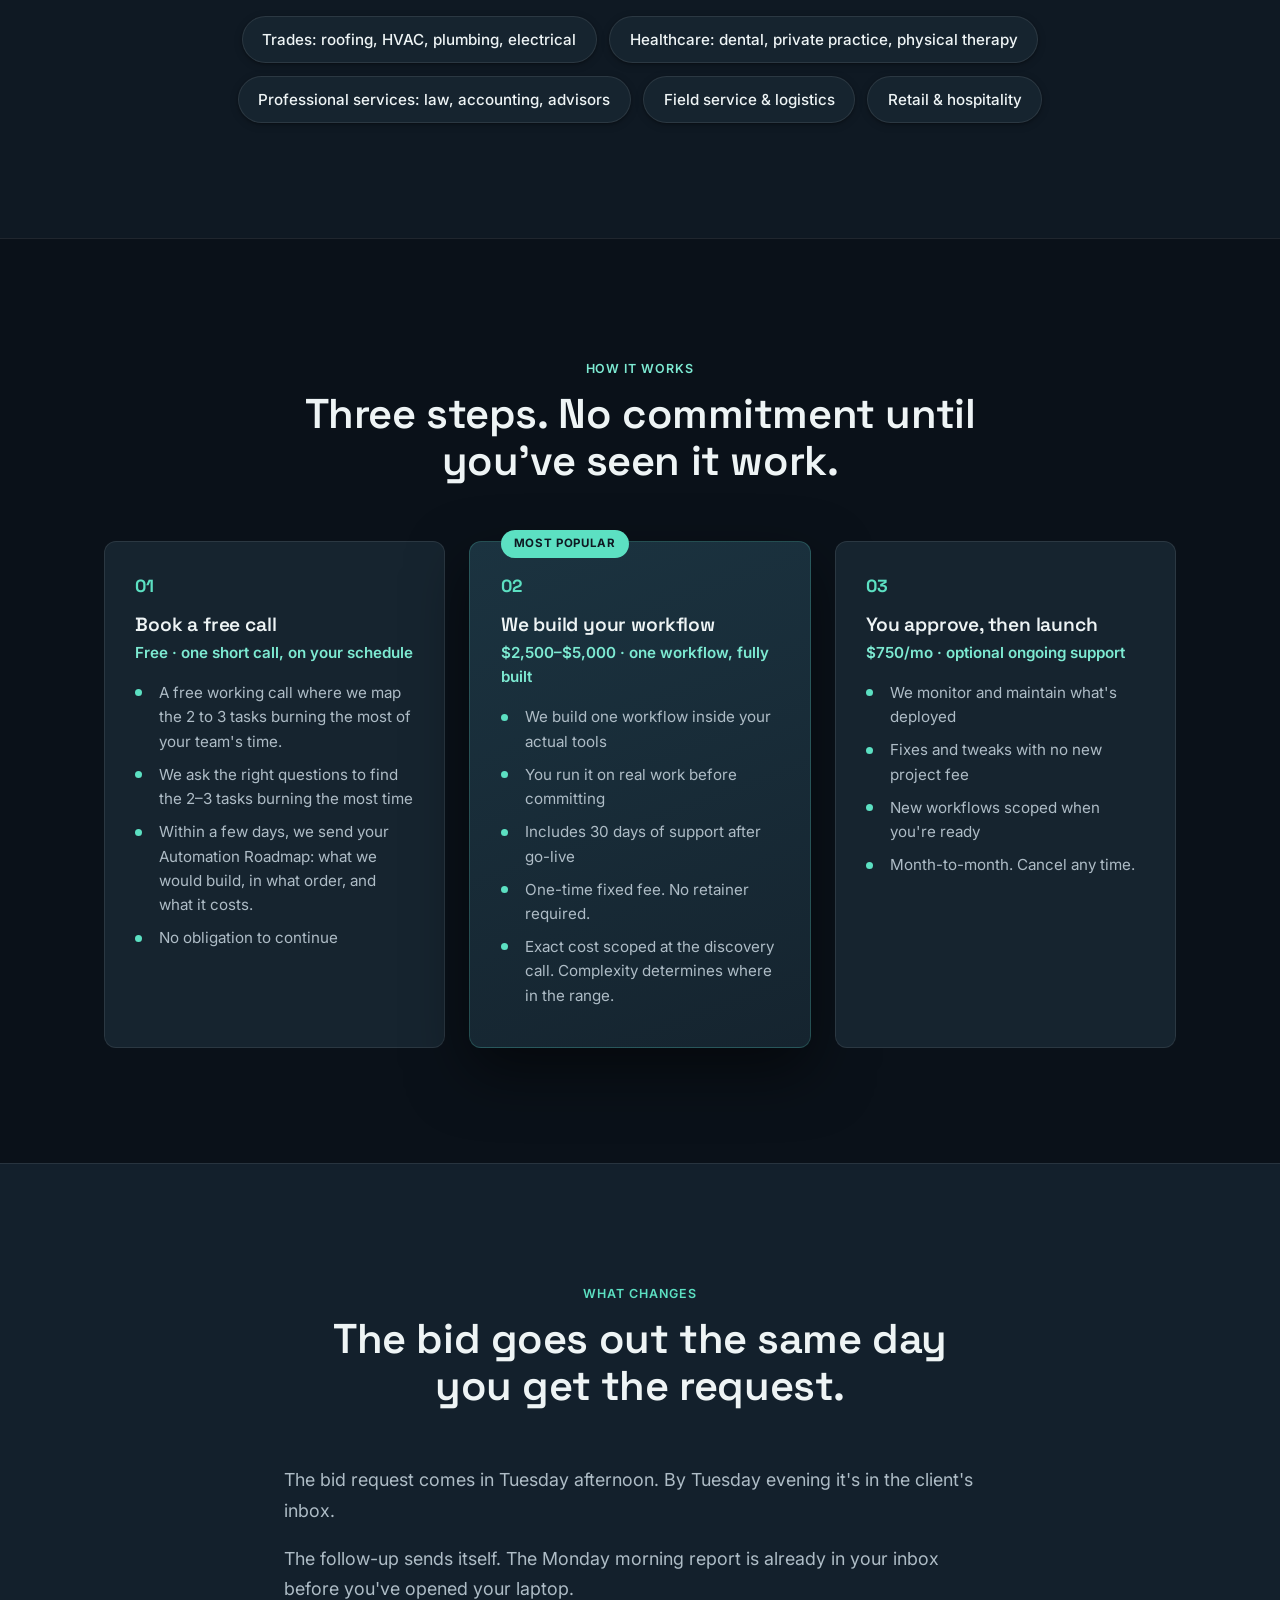
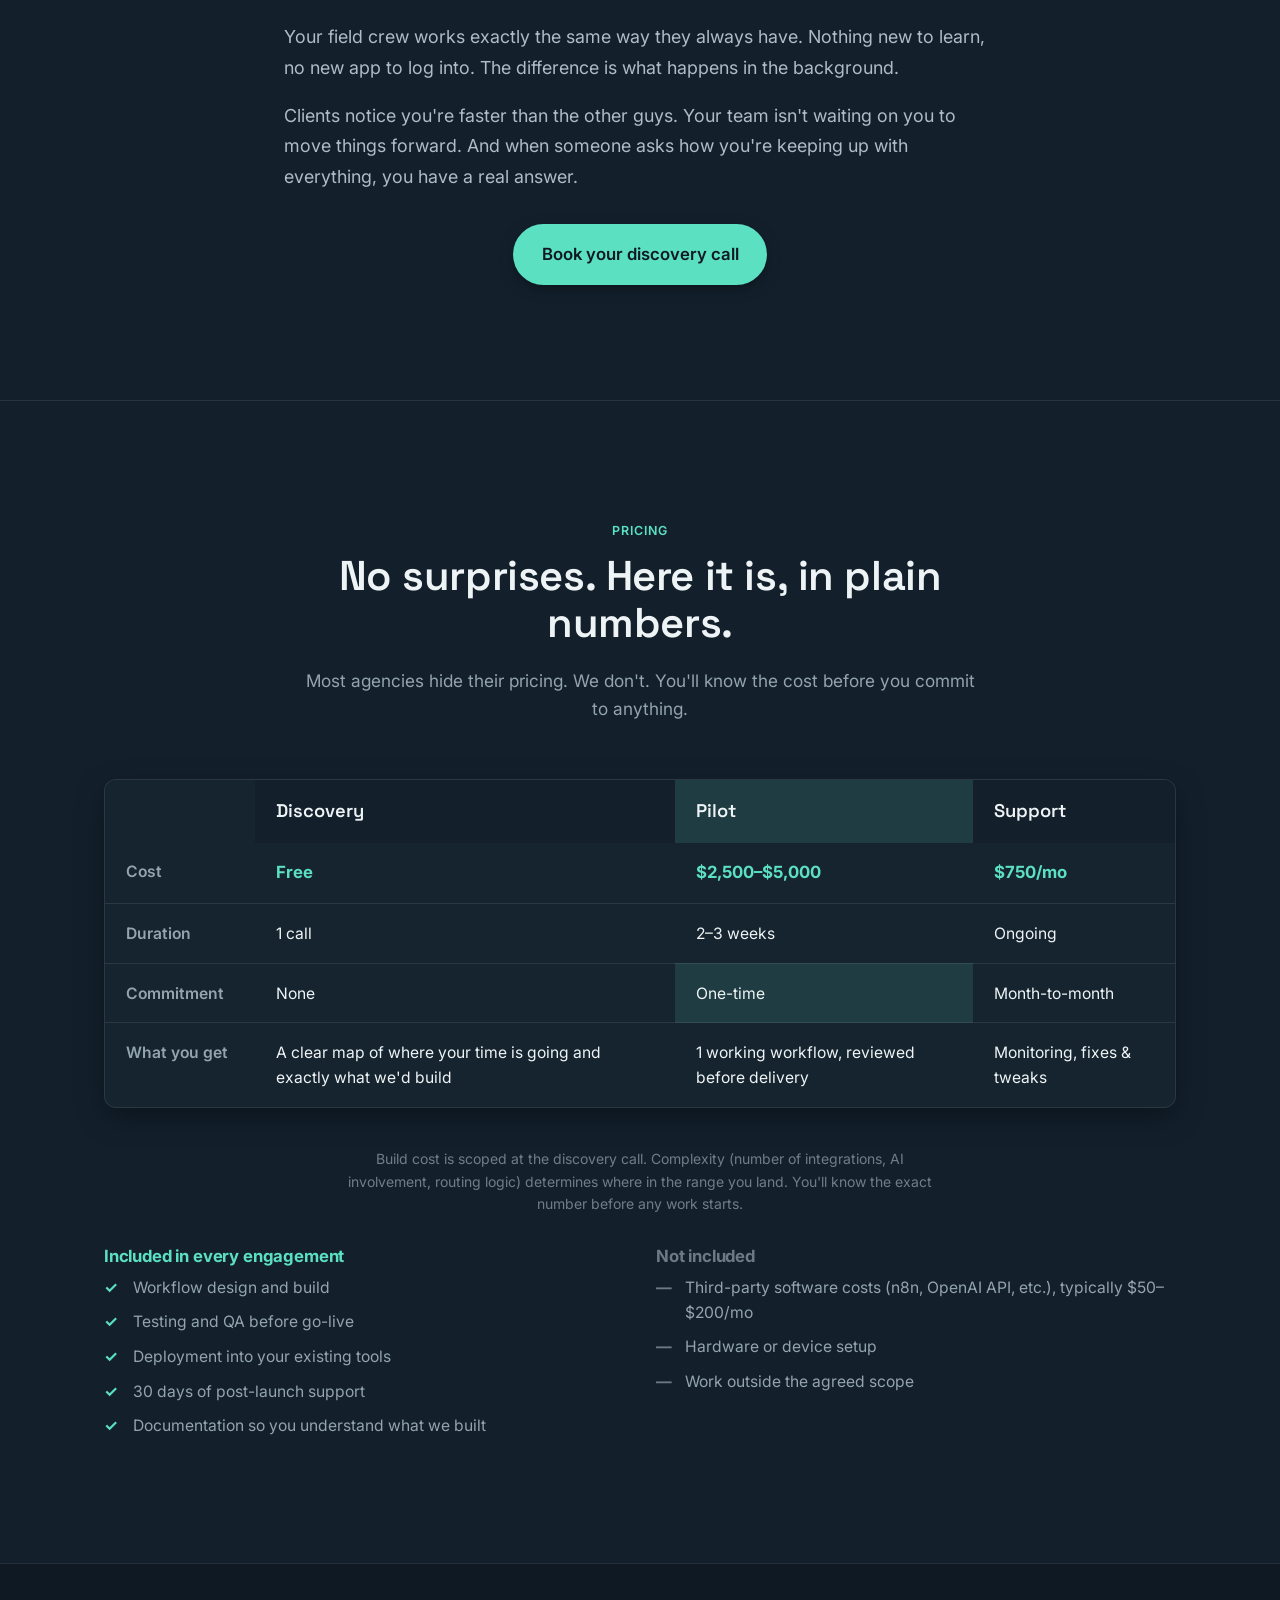
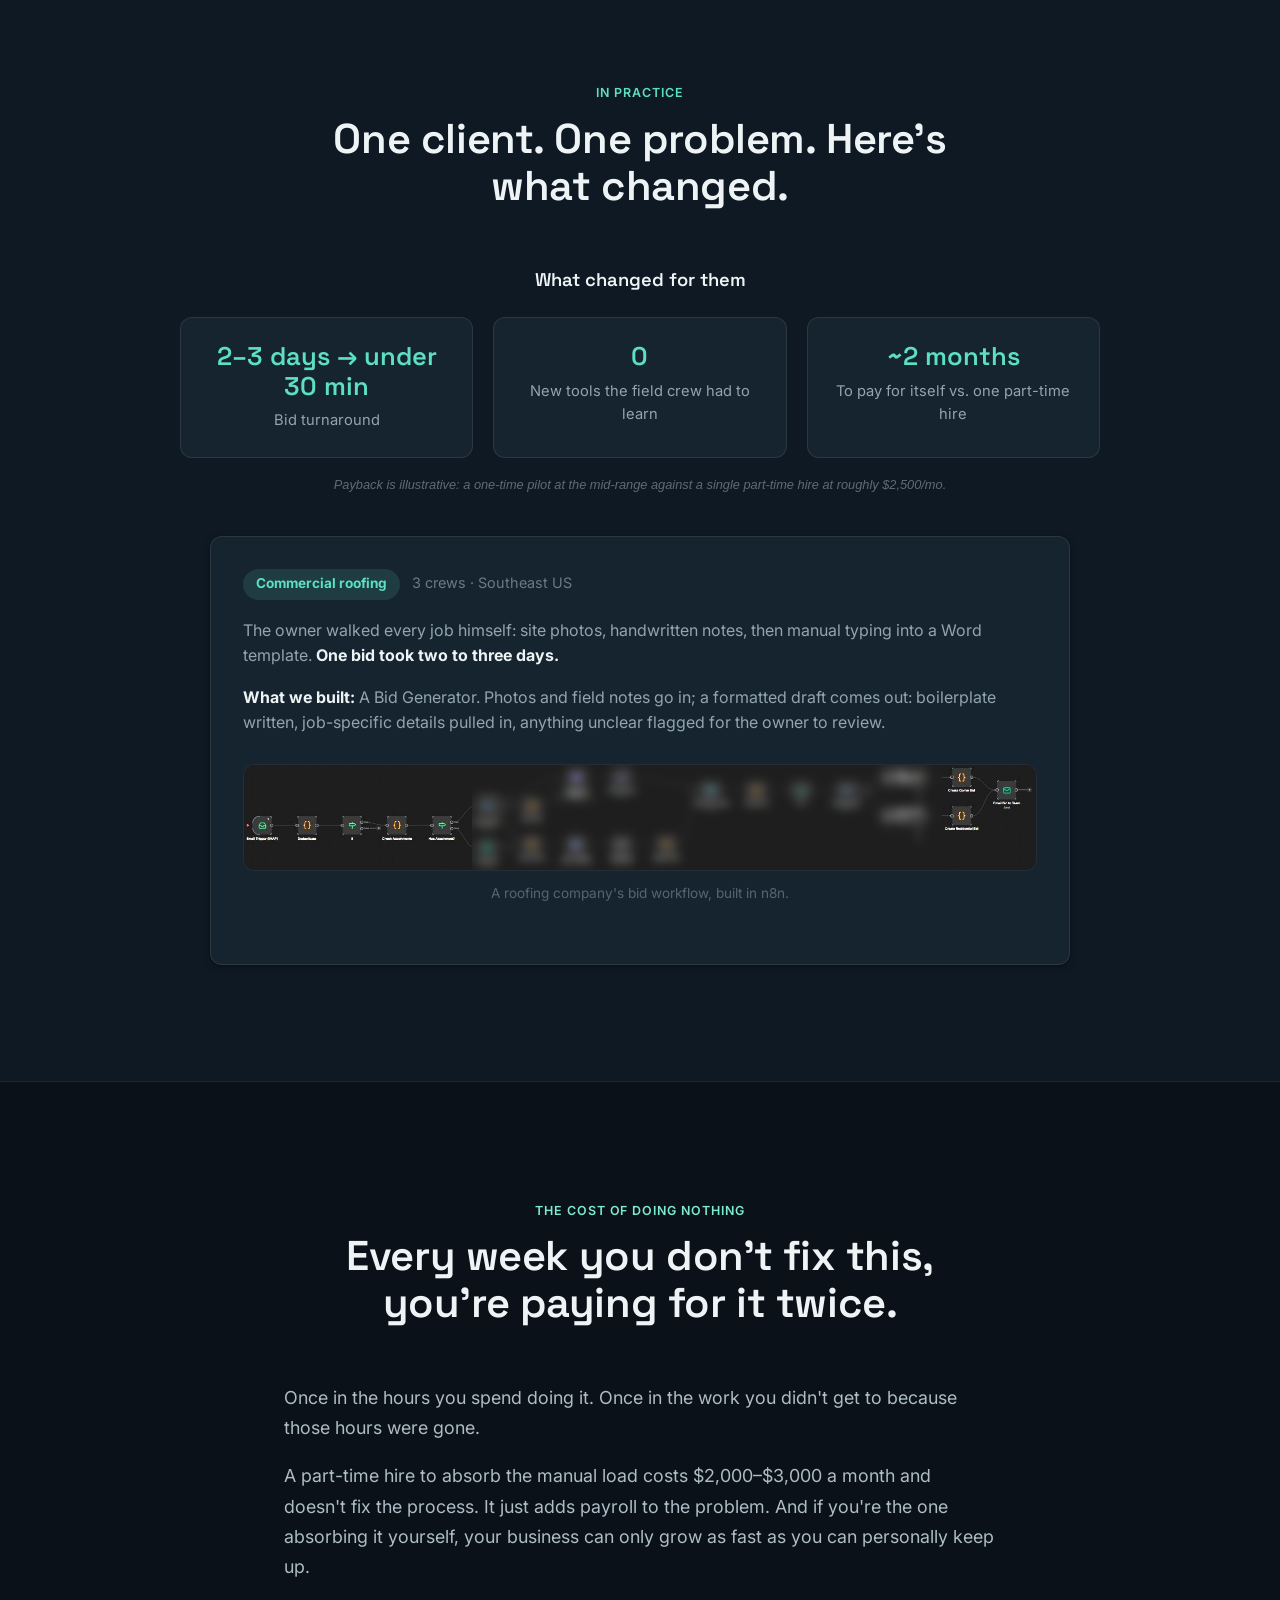
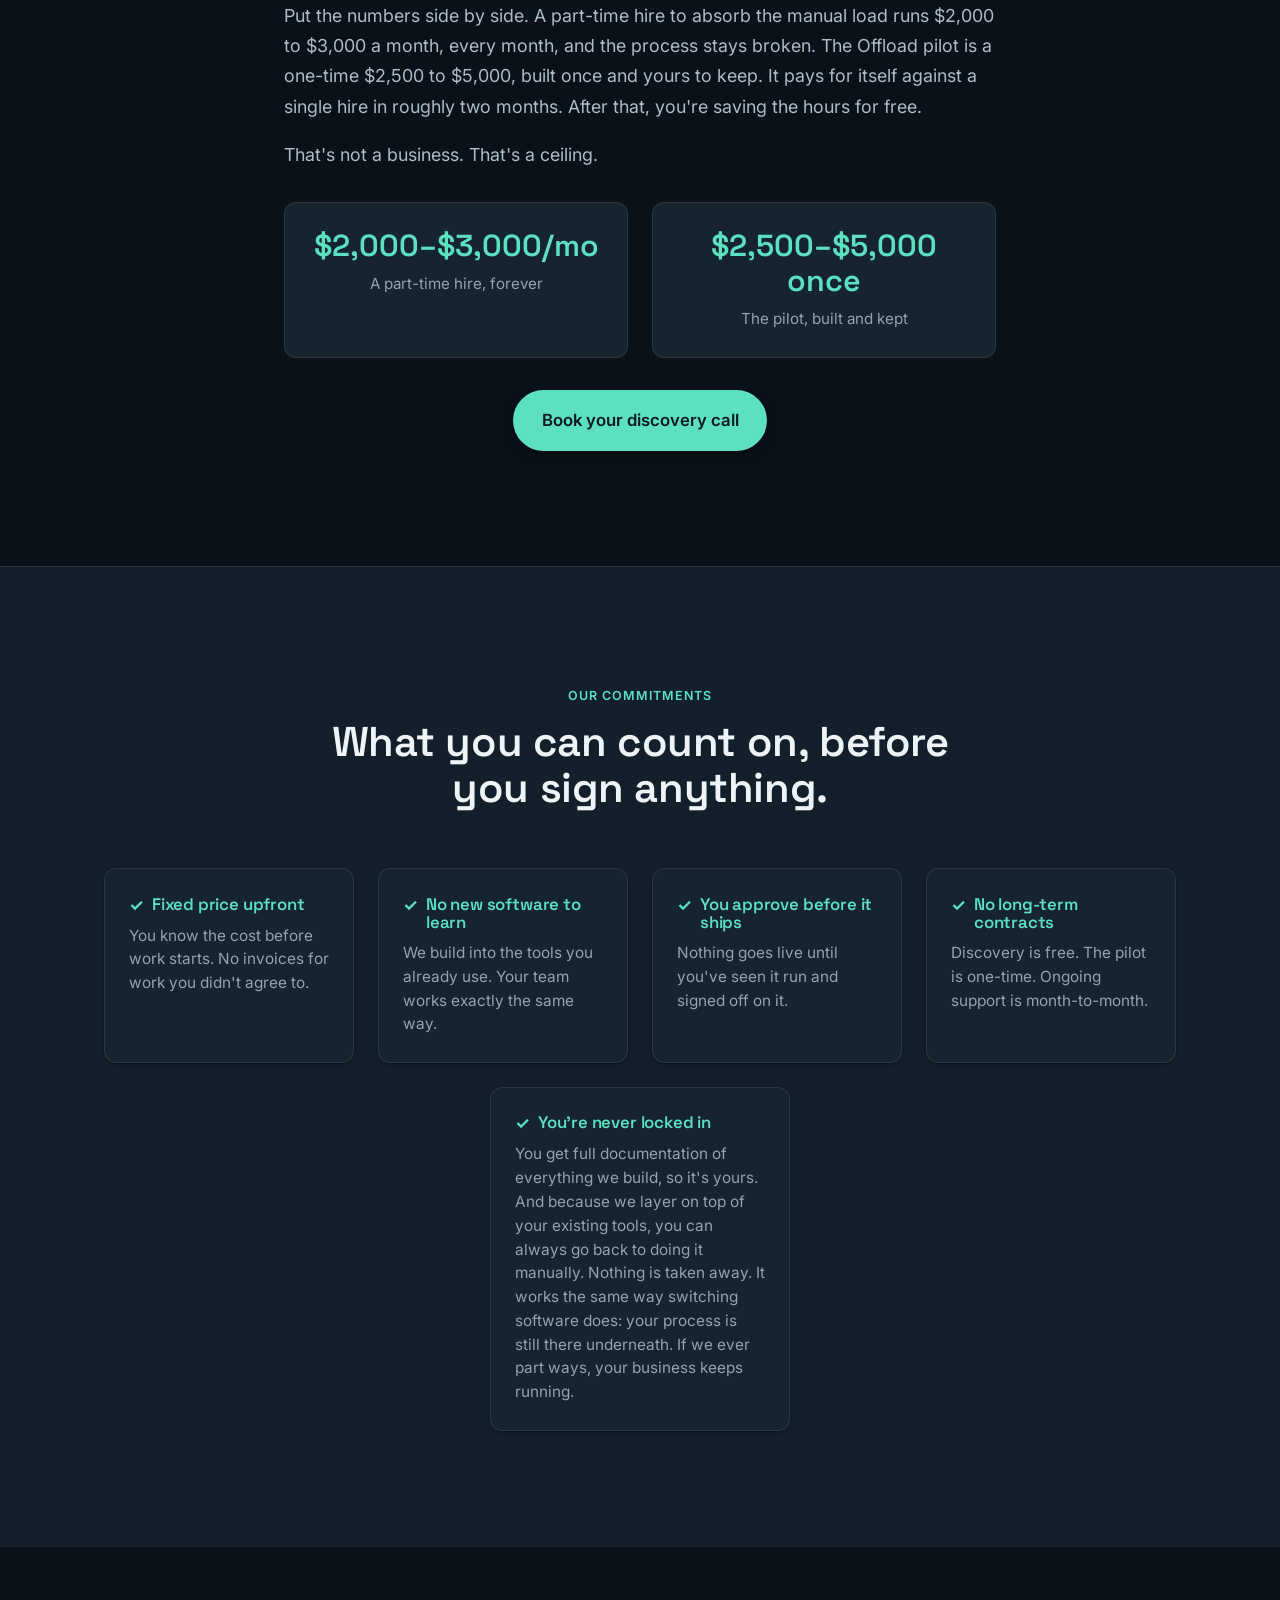
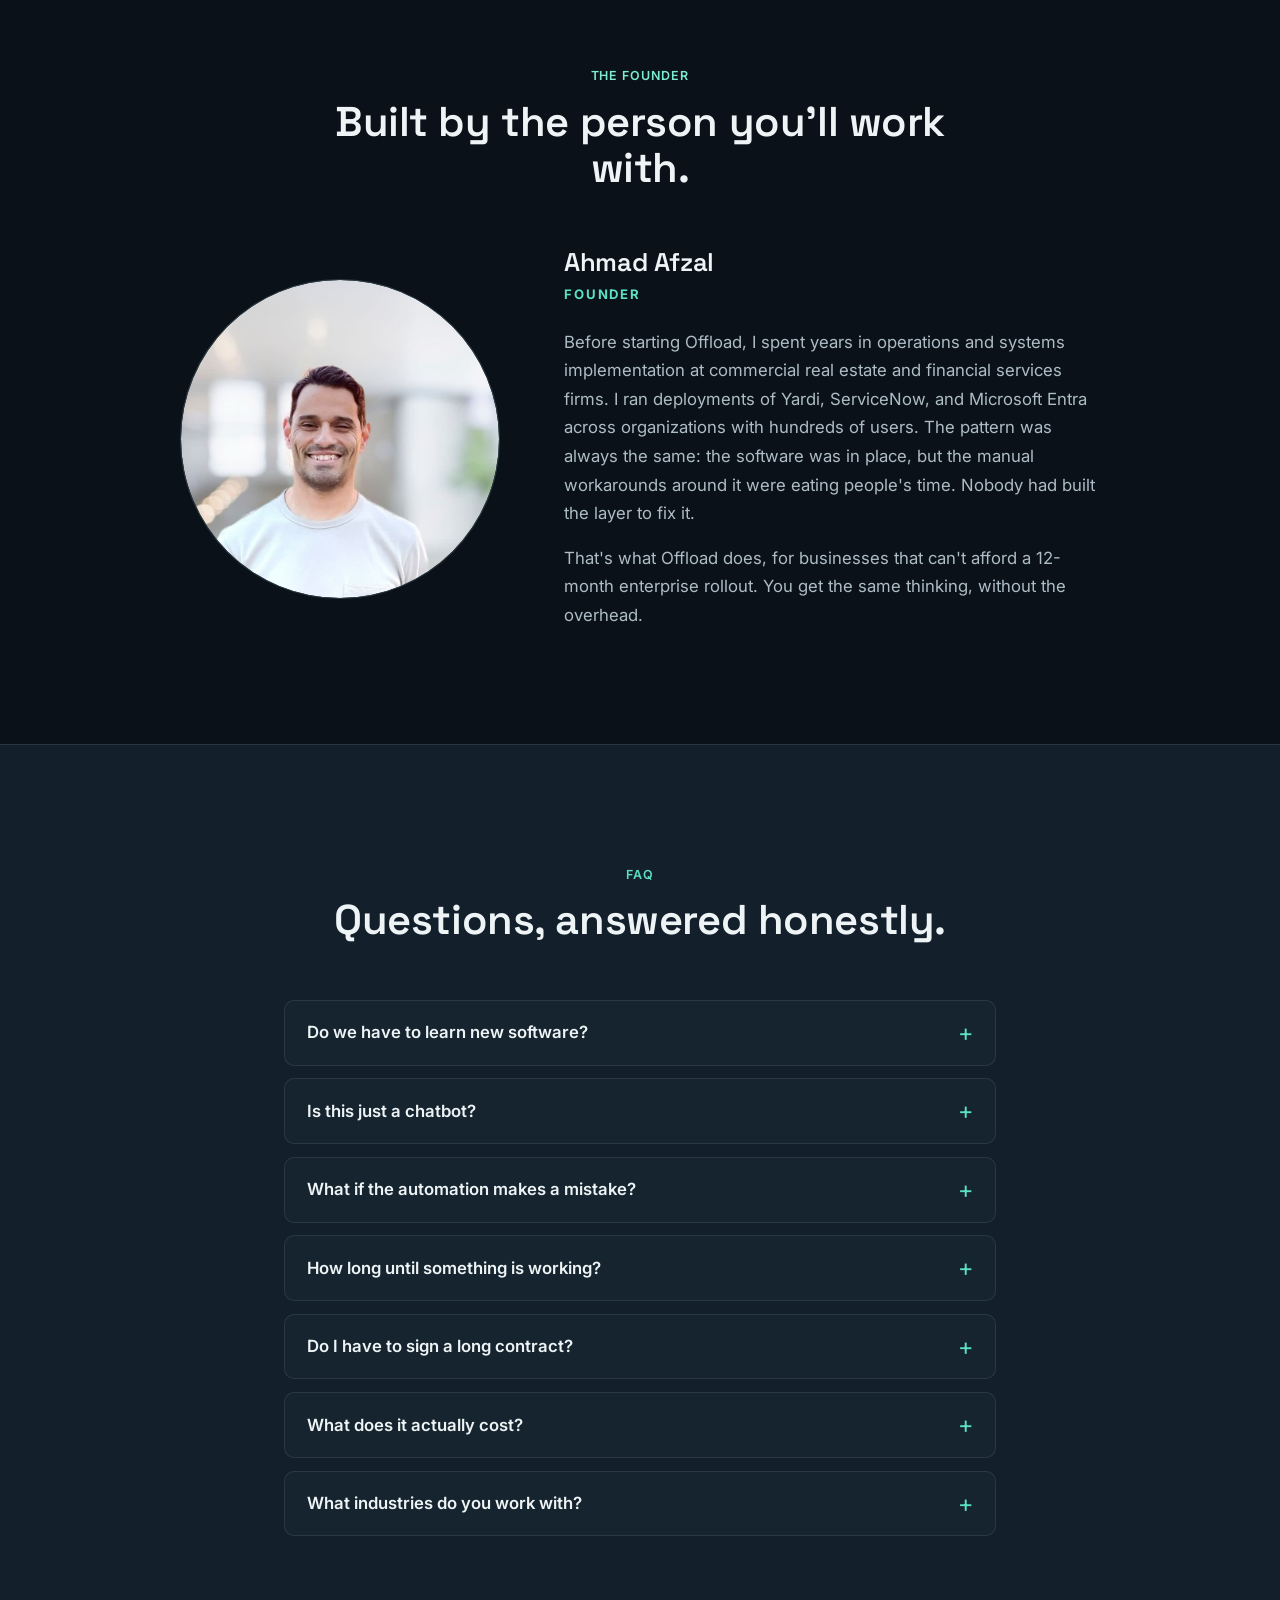
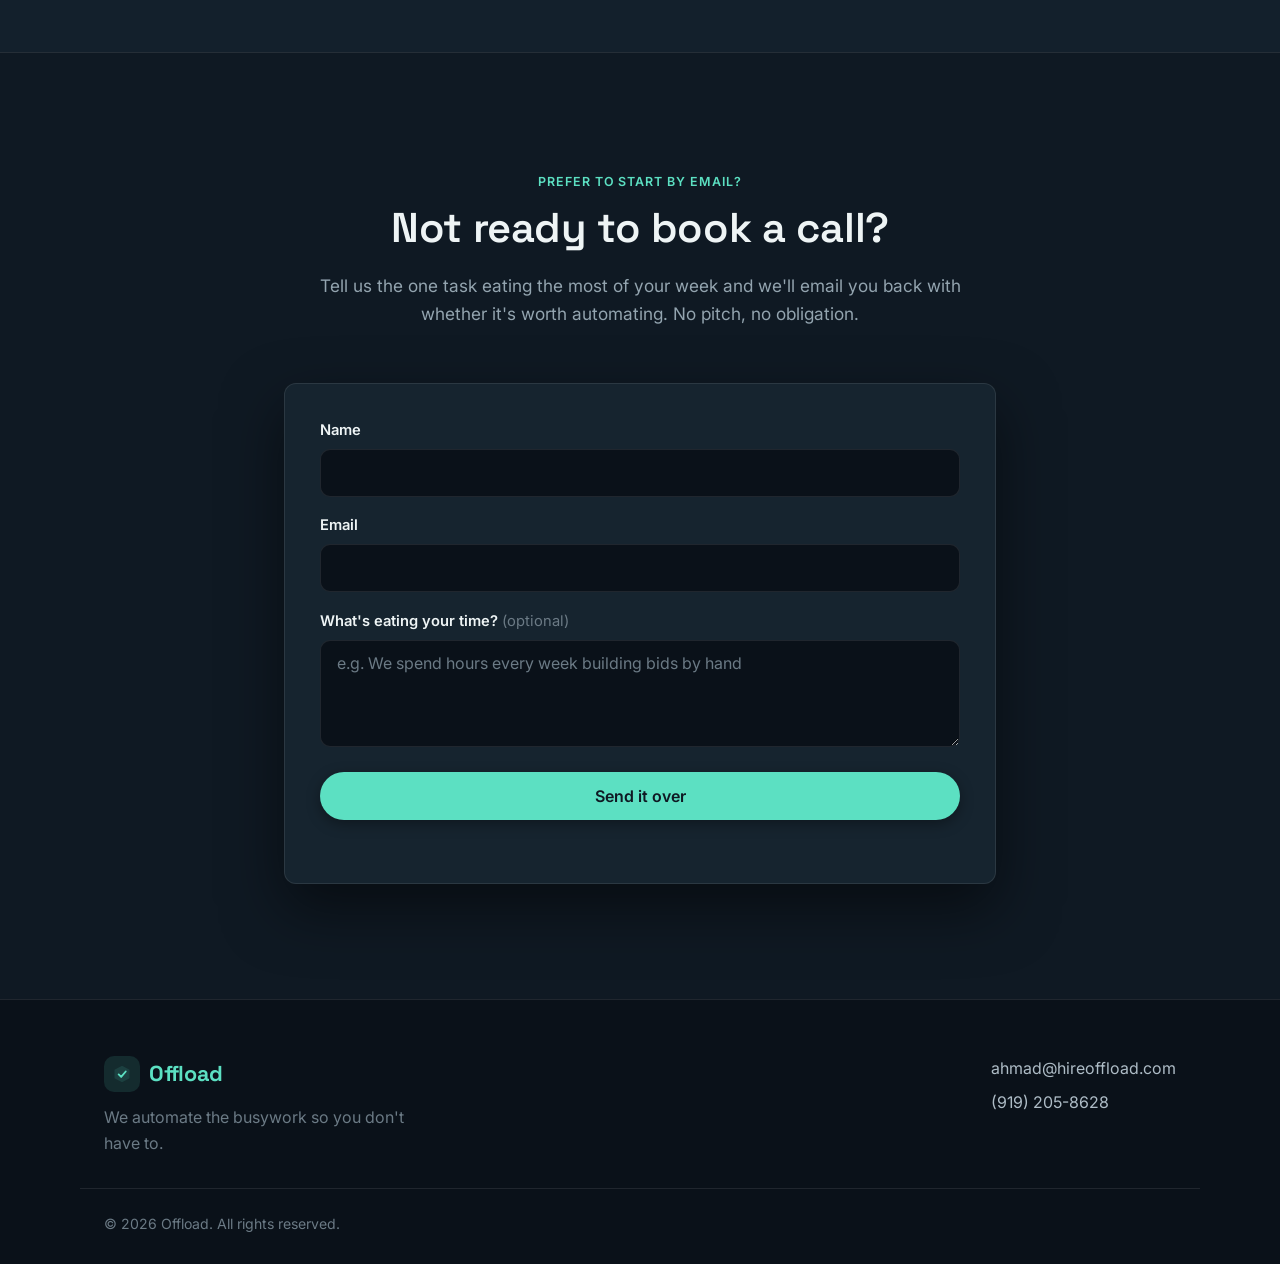
==== commit b0e3346e: "Tighten "What we build" intro to avoid roadmap redundancy The new Automation Roadmap section now own" ====
--- a/index.html
+++ b/index.html
@@ -211,9 +211,8 @@
           <p class="eyebrow">What we build</p>
           <h2>Examples, by the problem they solve</h2>
           <p class="section-sub">
-            This isn't a fixed menu. Every engagement starts with a discovery call to find which of these
-            saves you the most time first. The approach works across industries. If the work is
-            repetitive and manual, we can automate it.
+            This isn't a fixed menu. Your Automation Roadmap decides which of these comes first.
+            The approach works across industries: if the work is repetitive and manual, we can automate it.
           </p>
         </div>
 
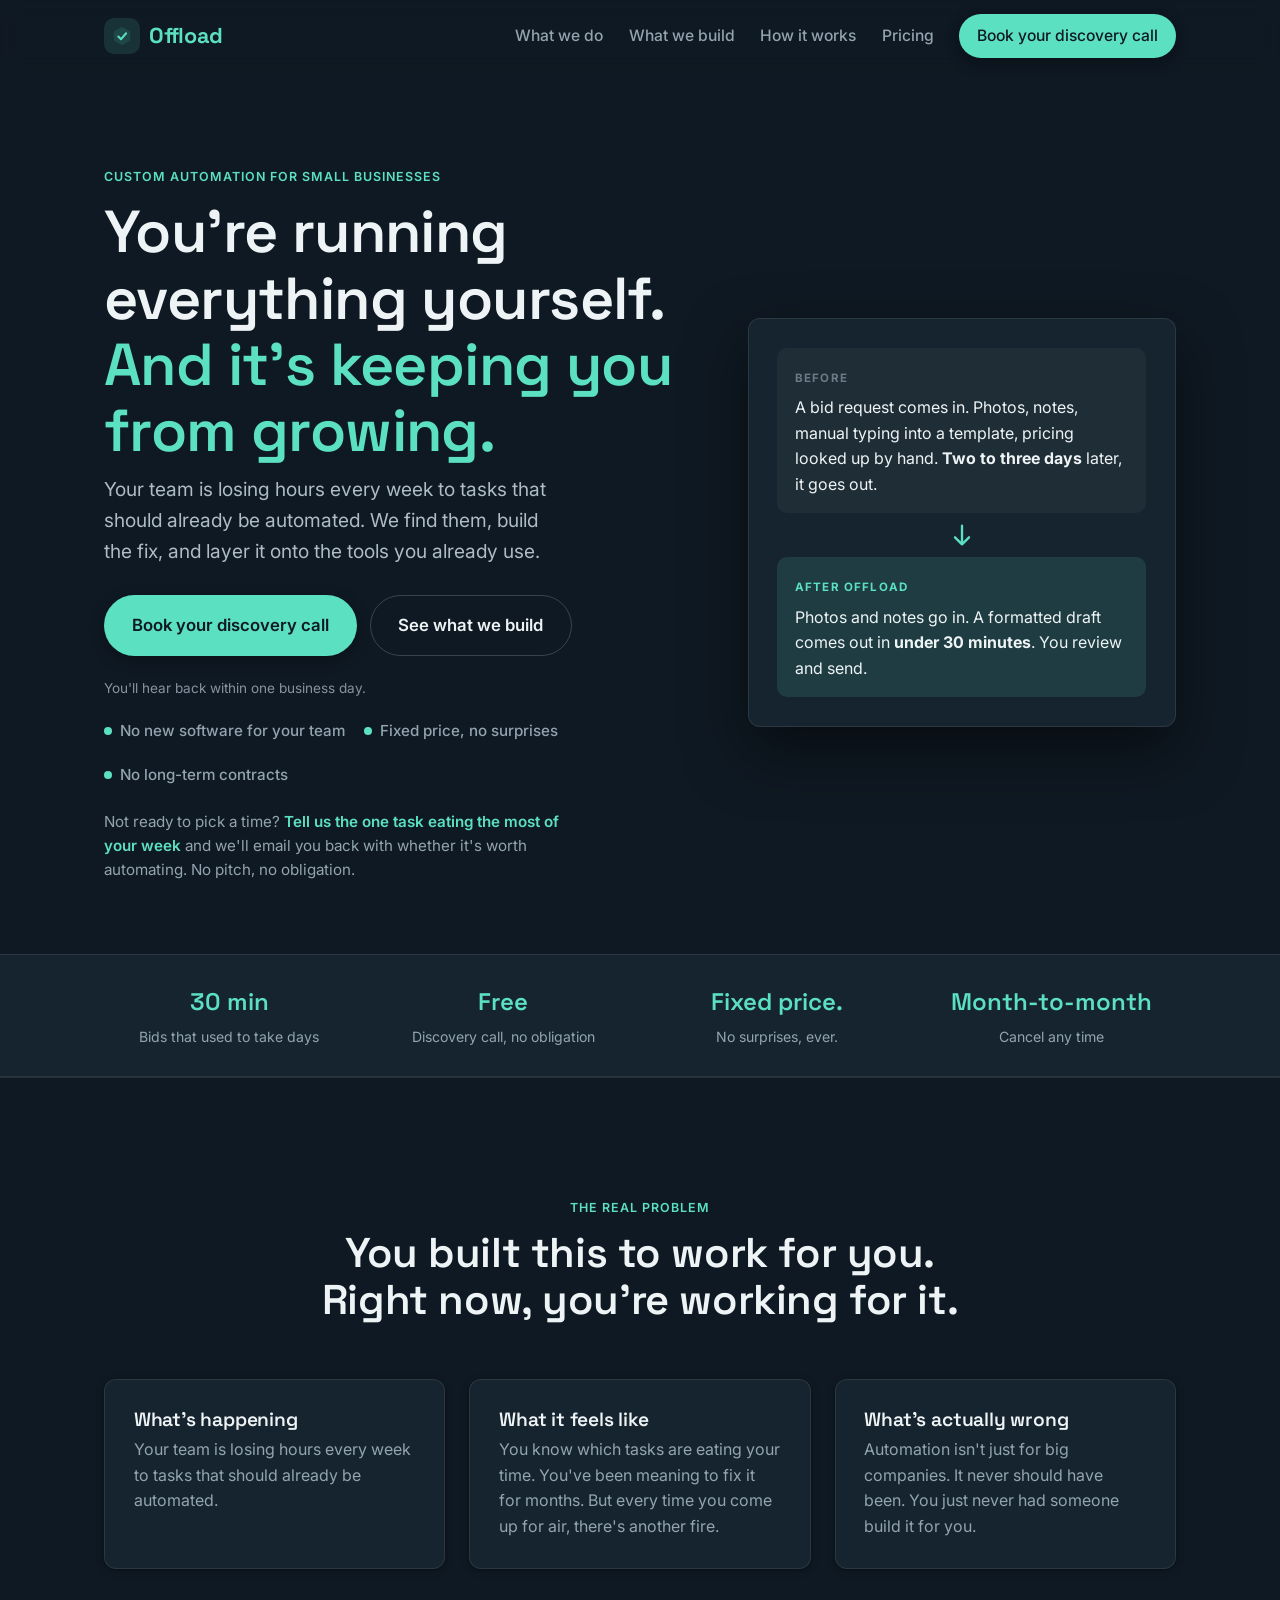
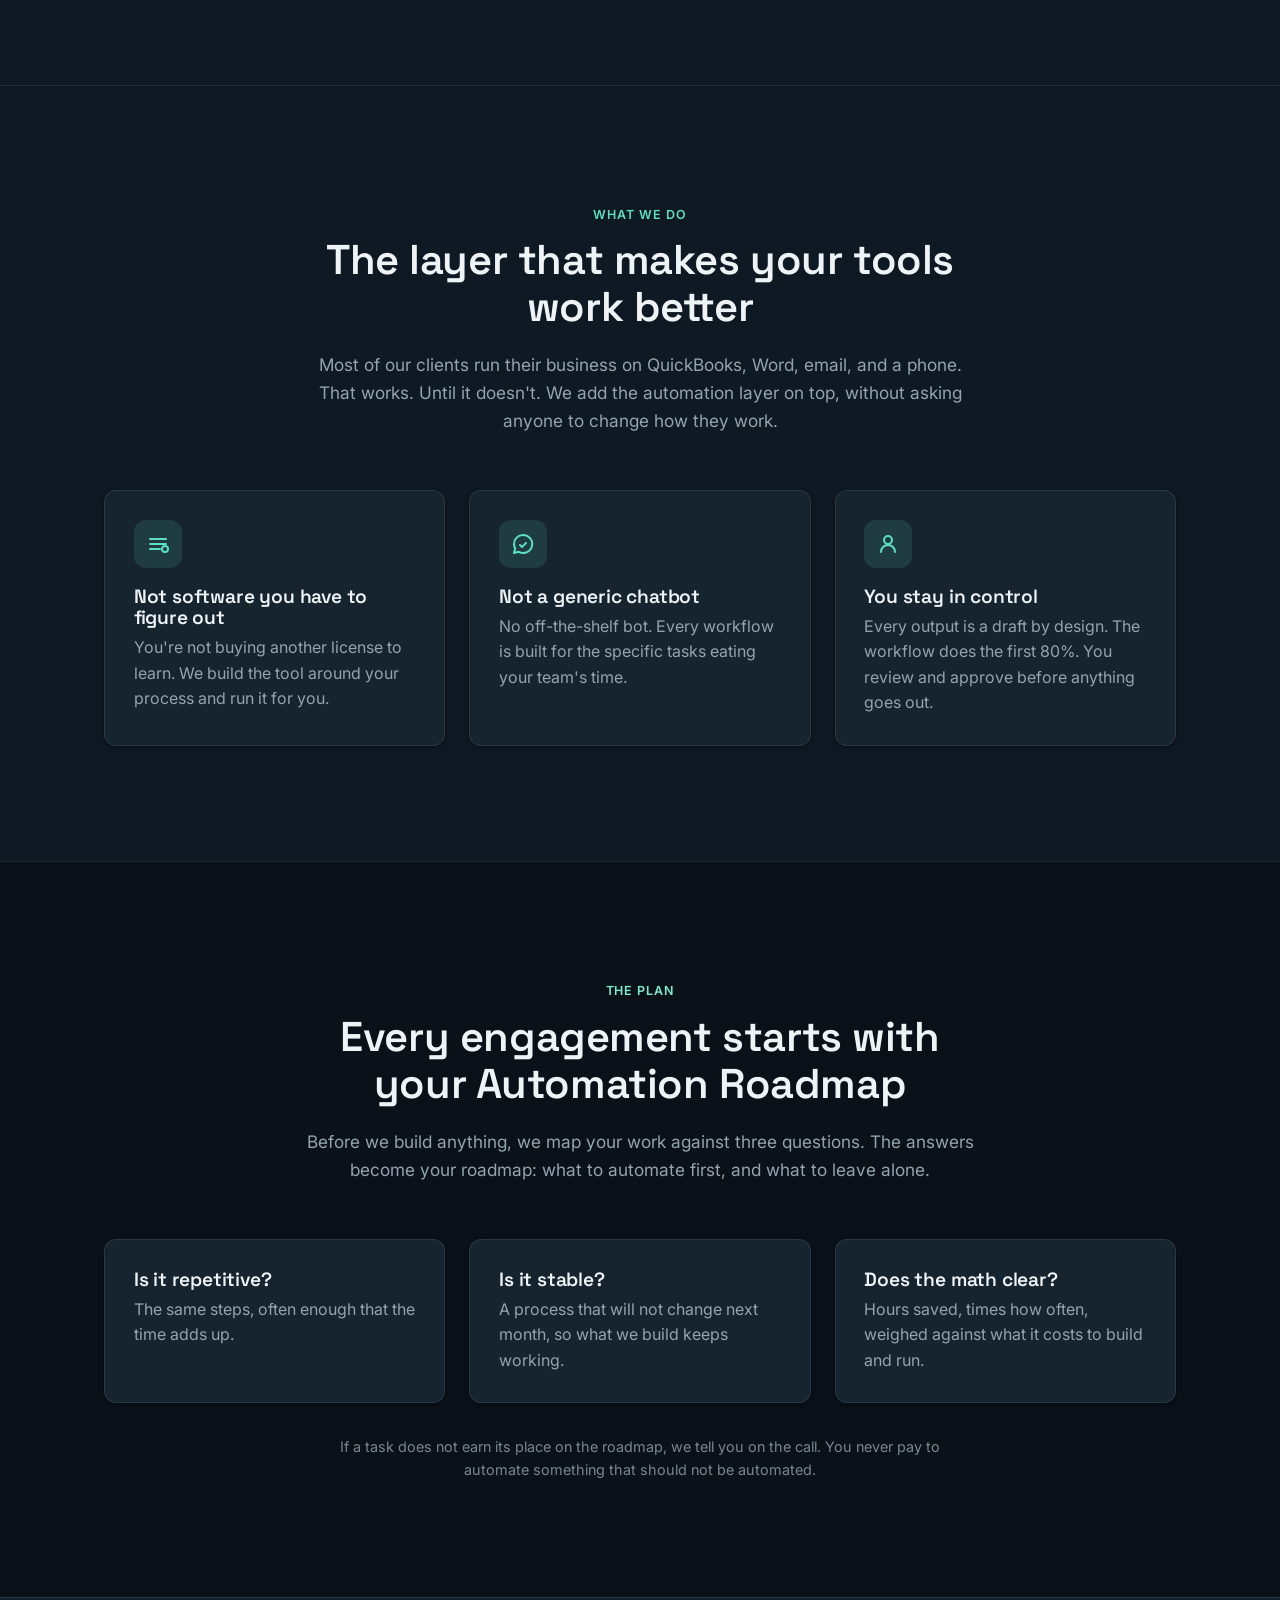
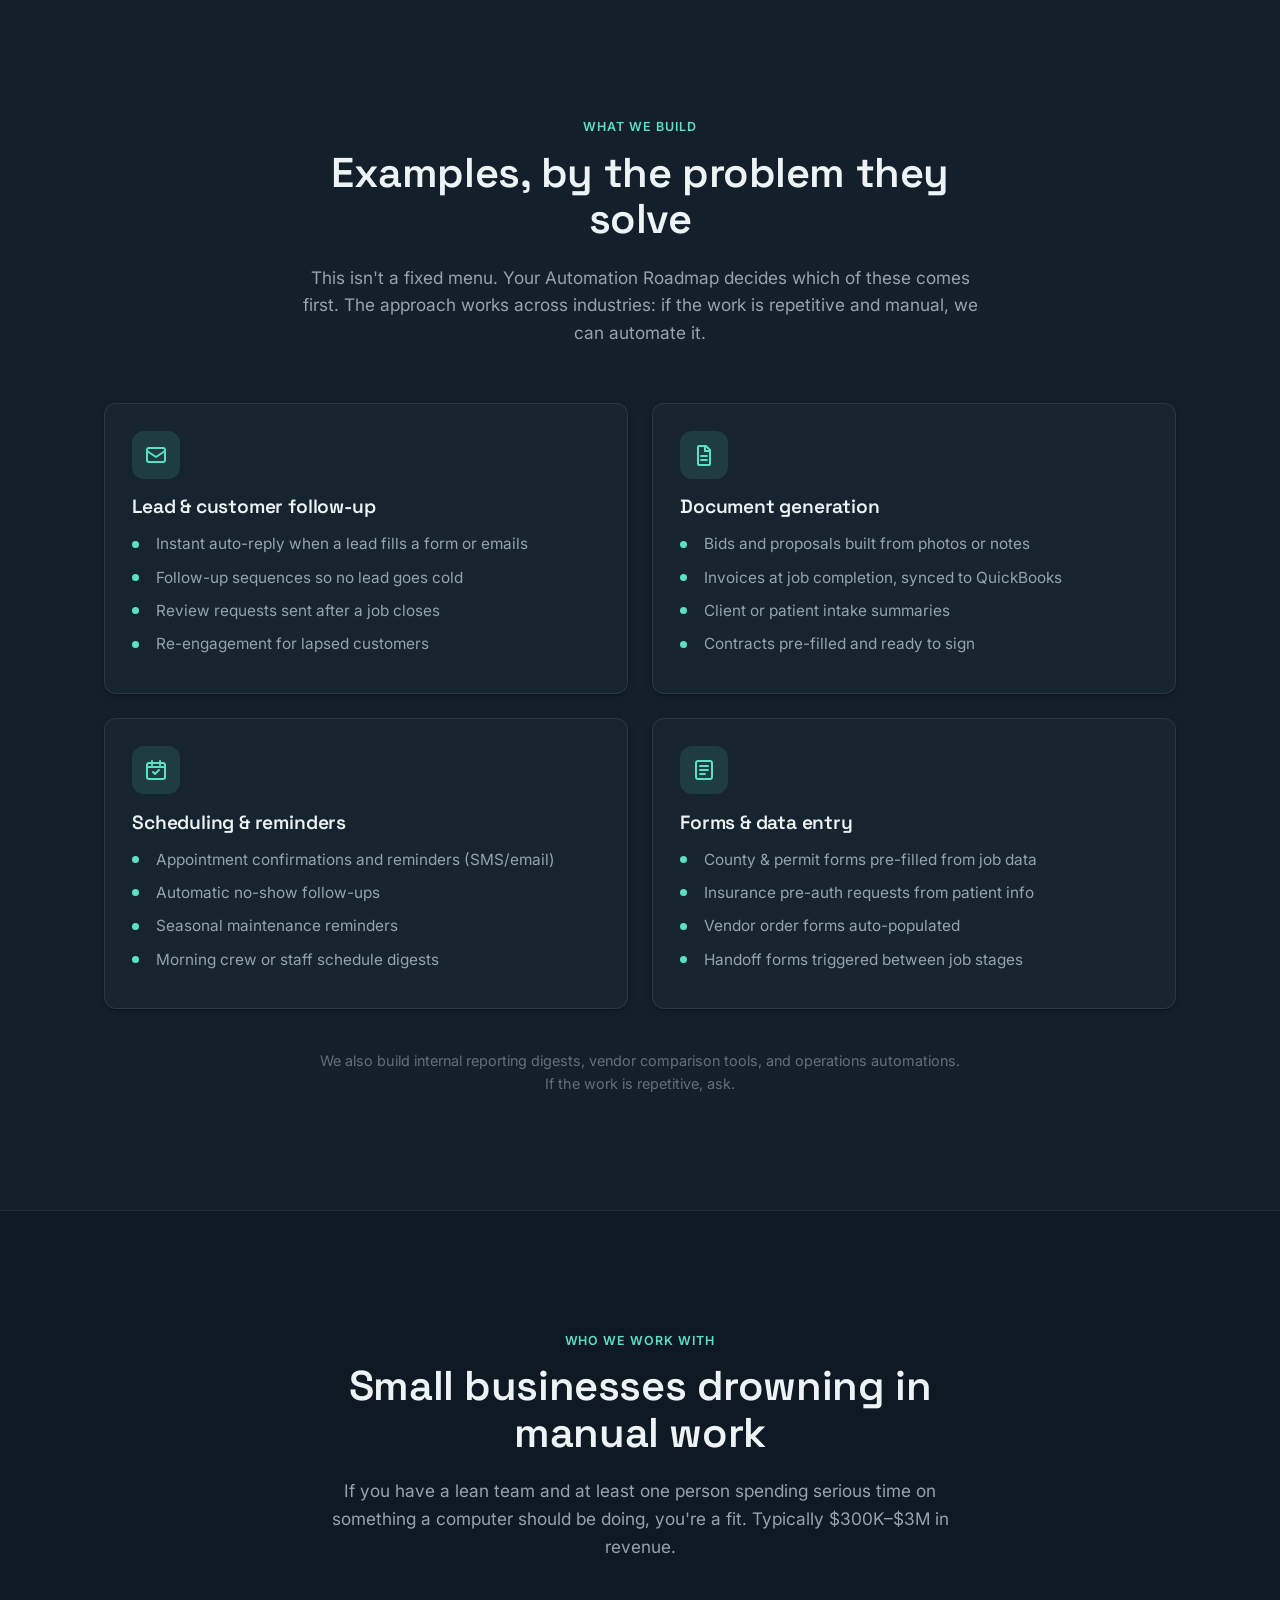
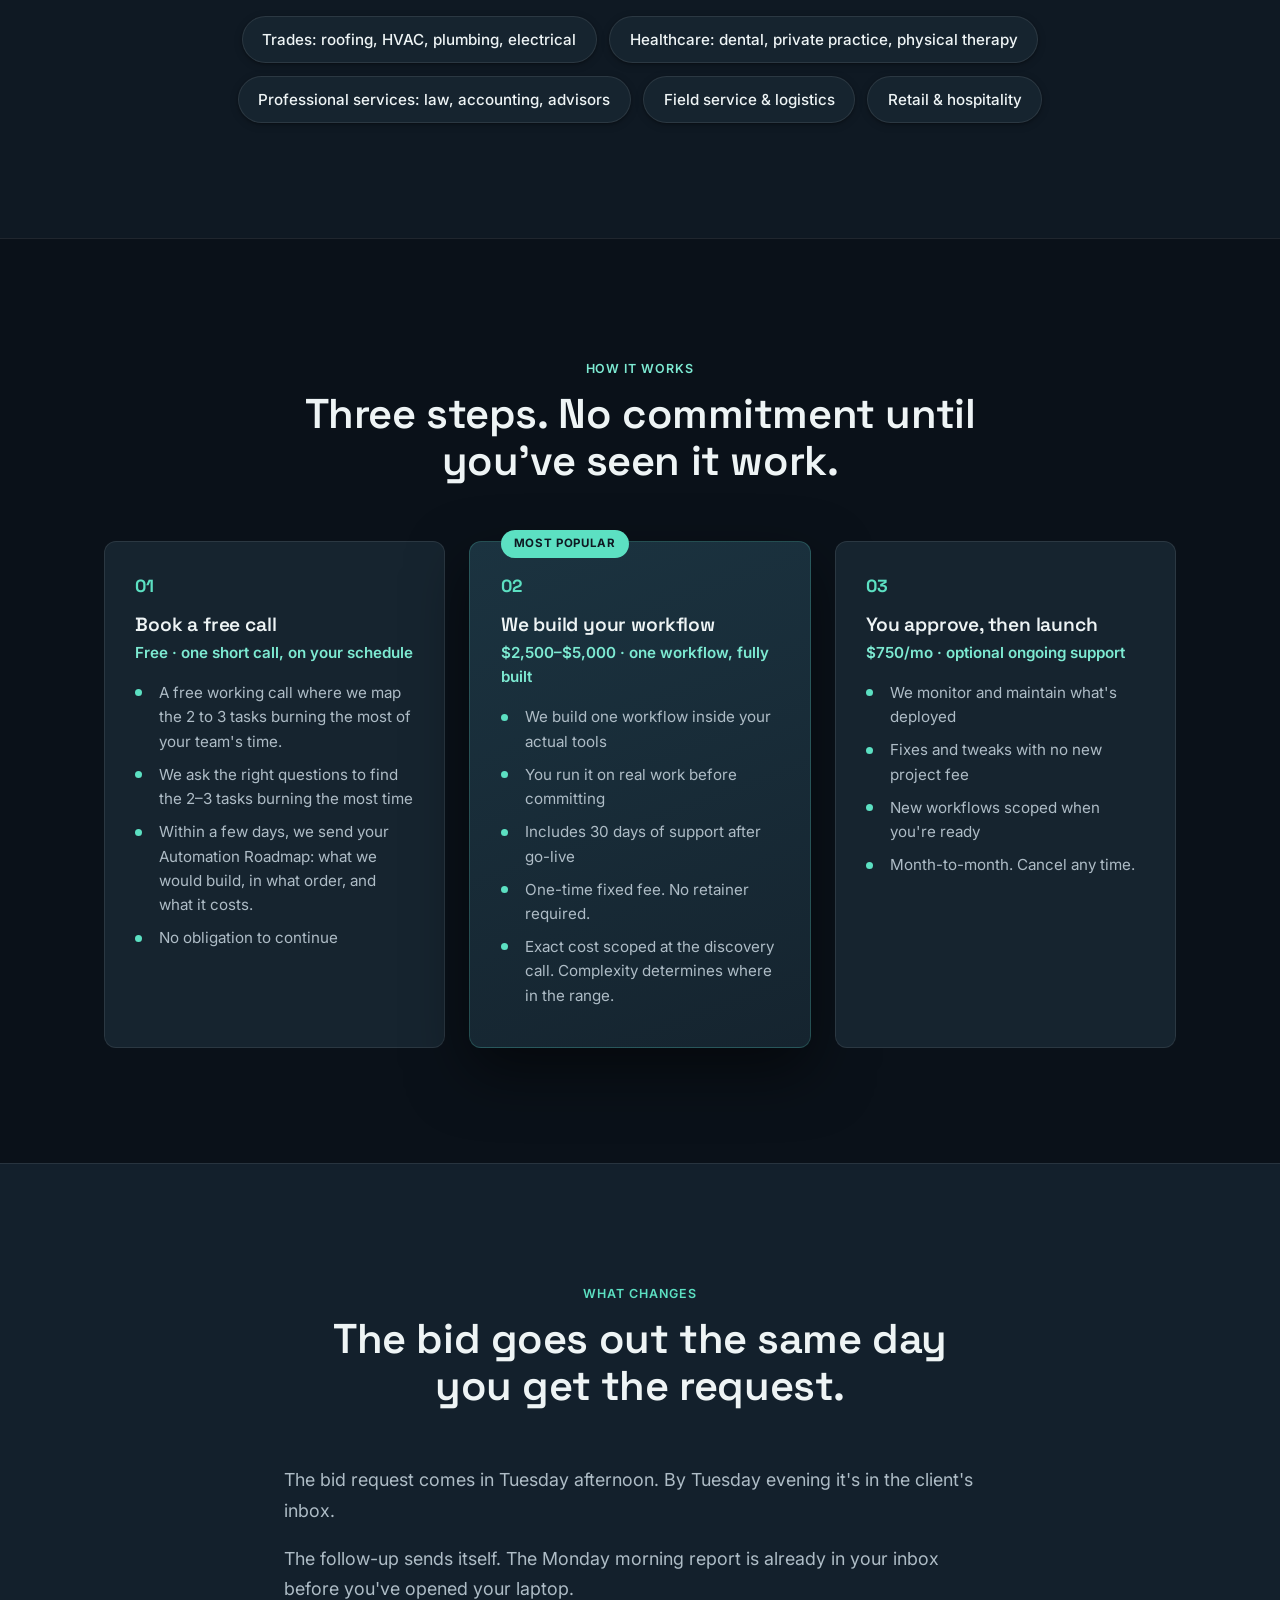
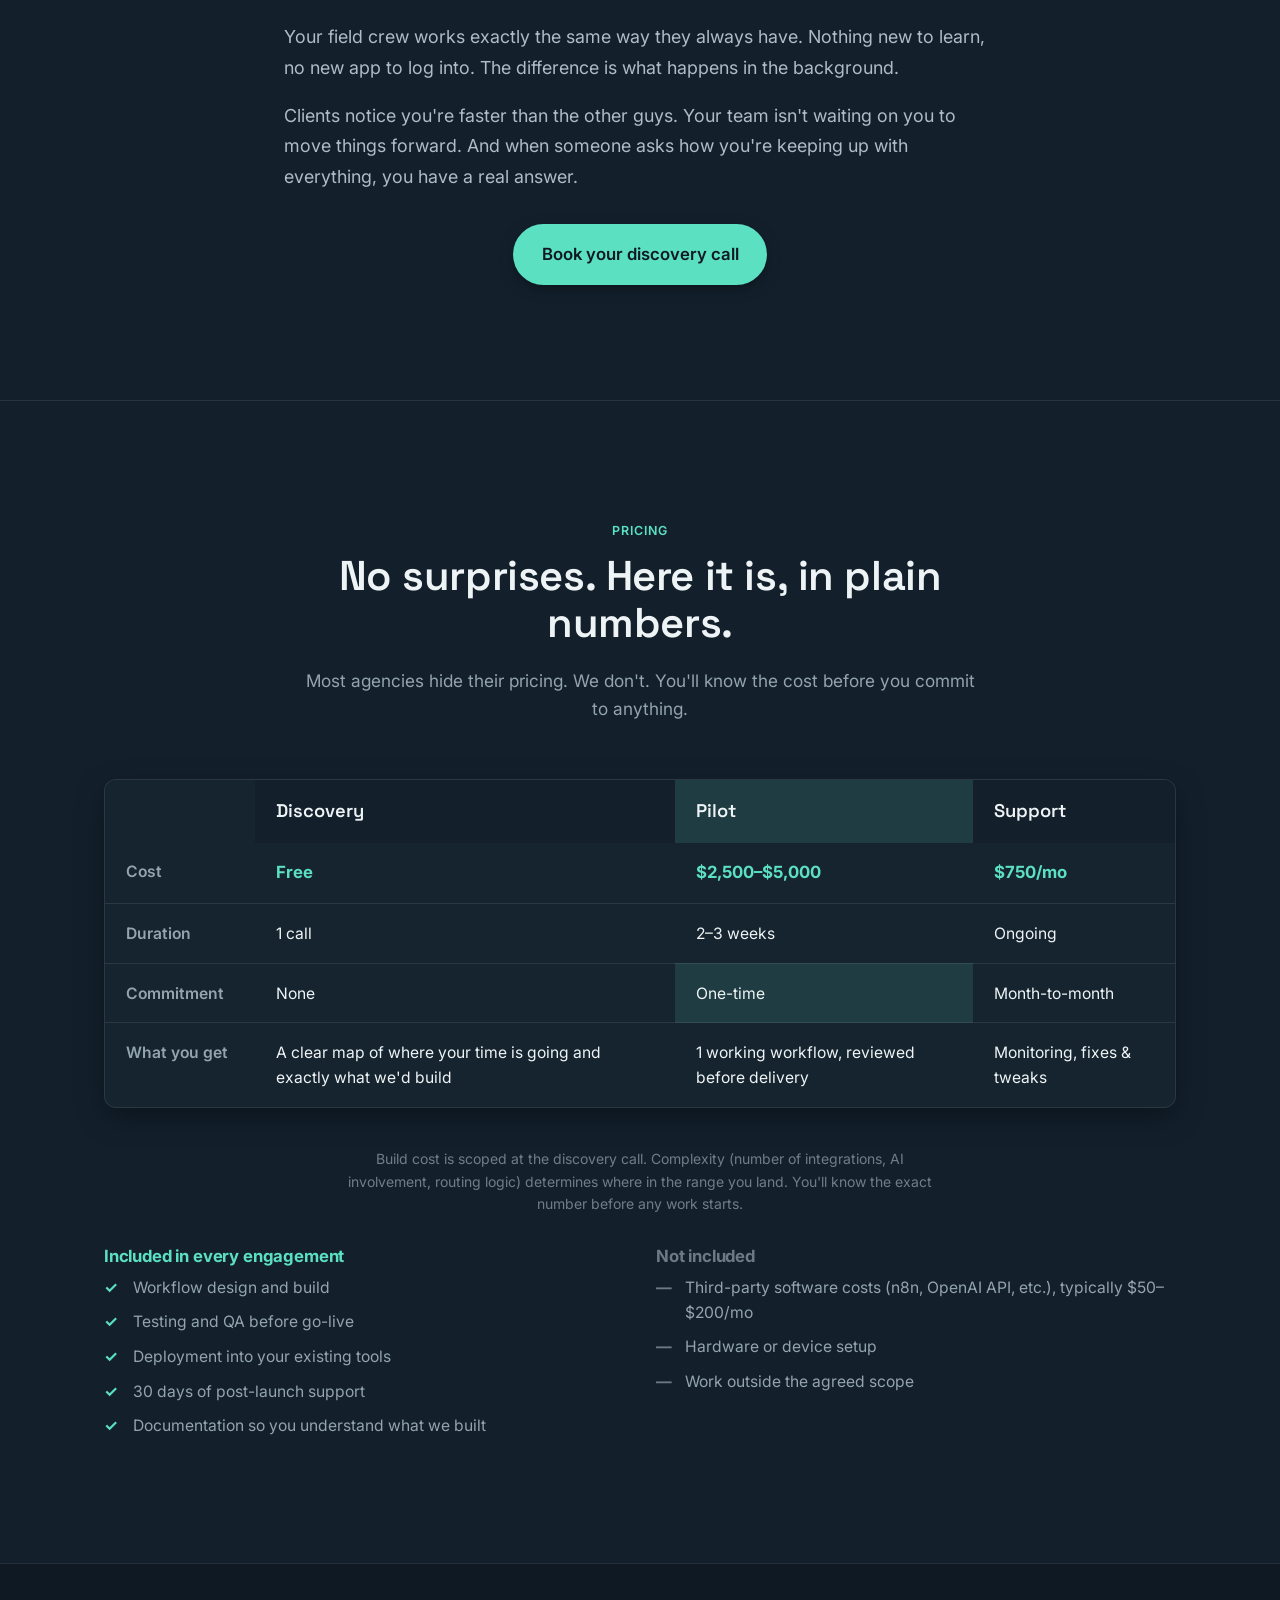
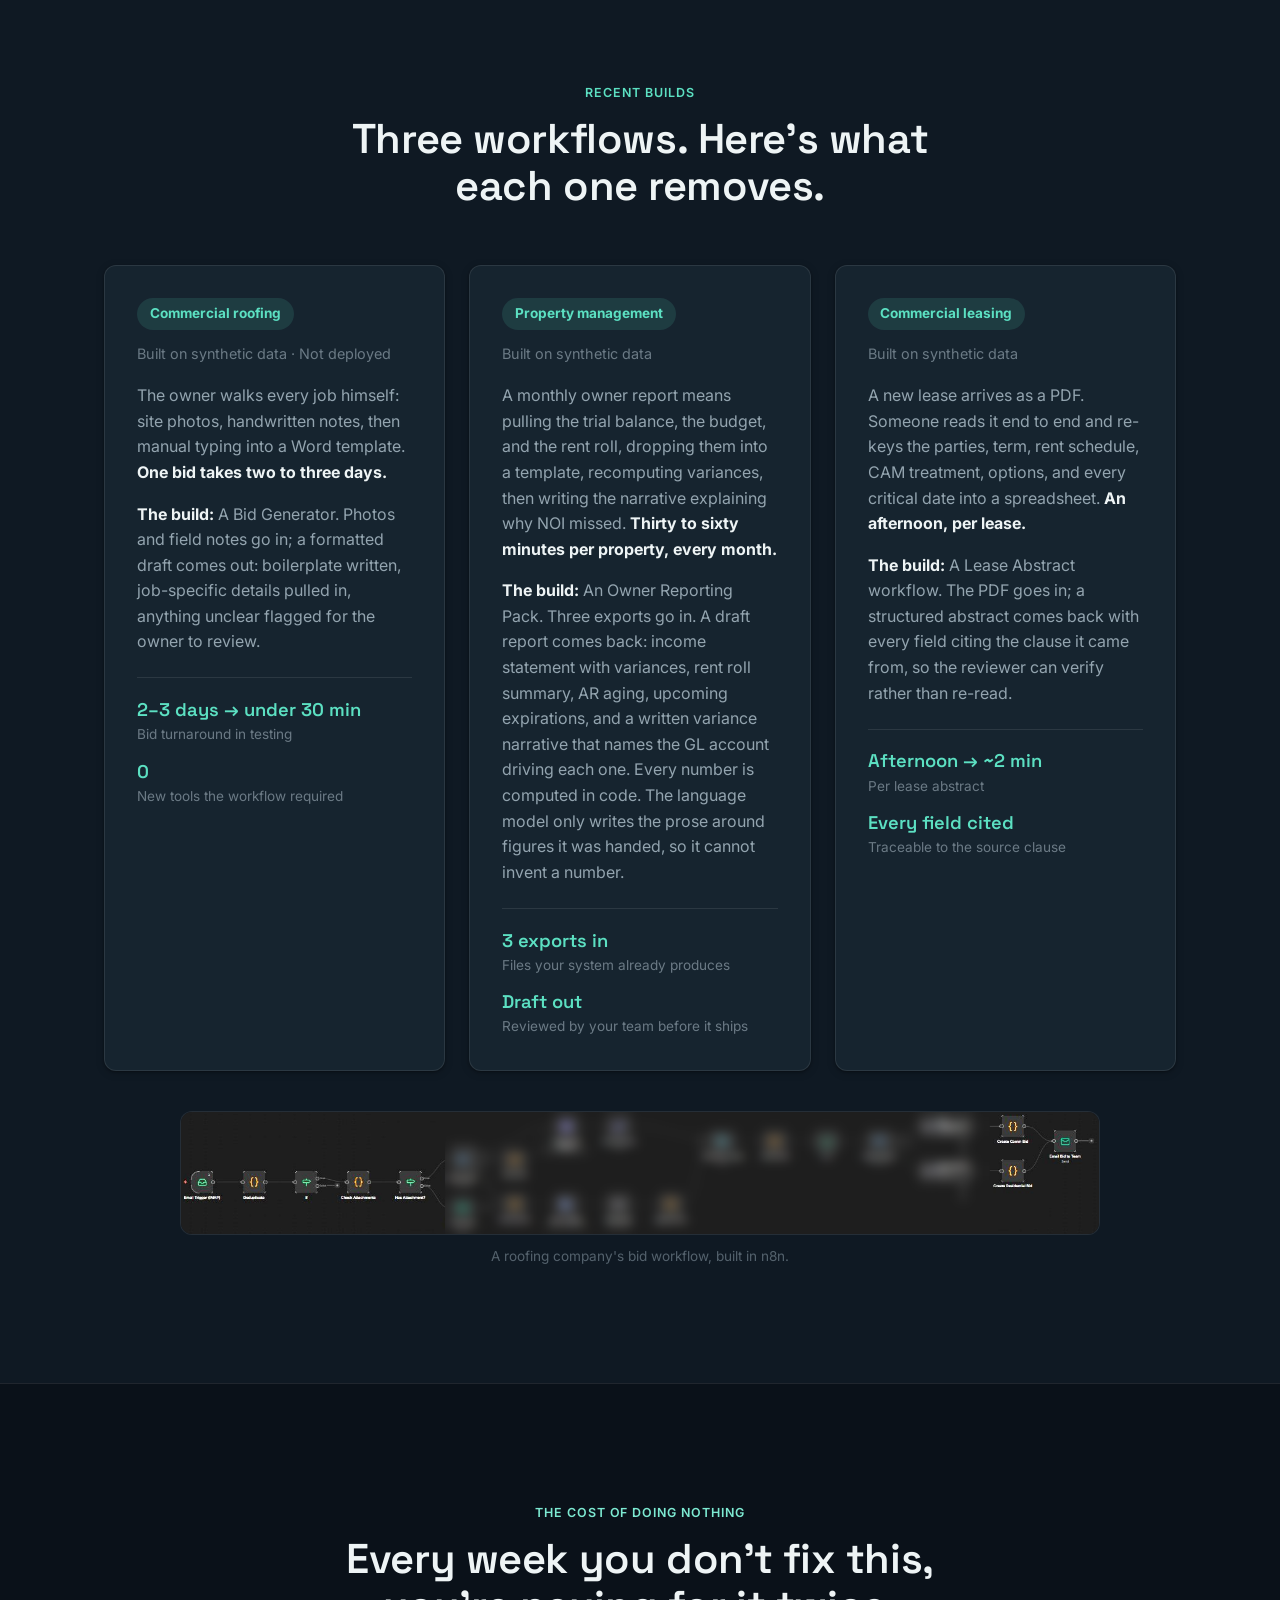
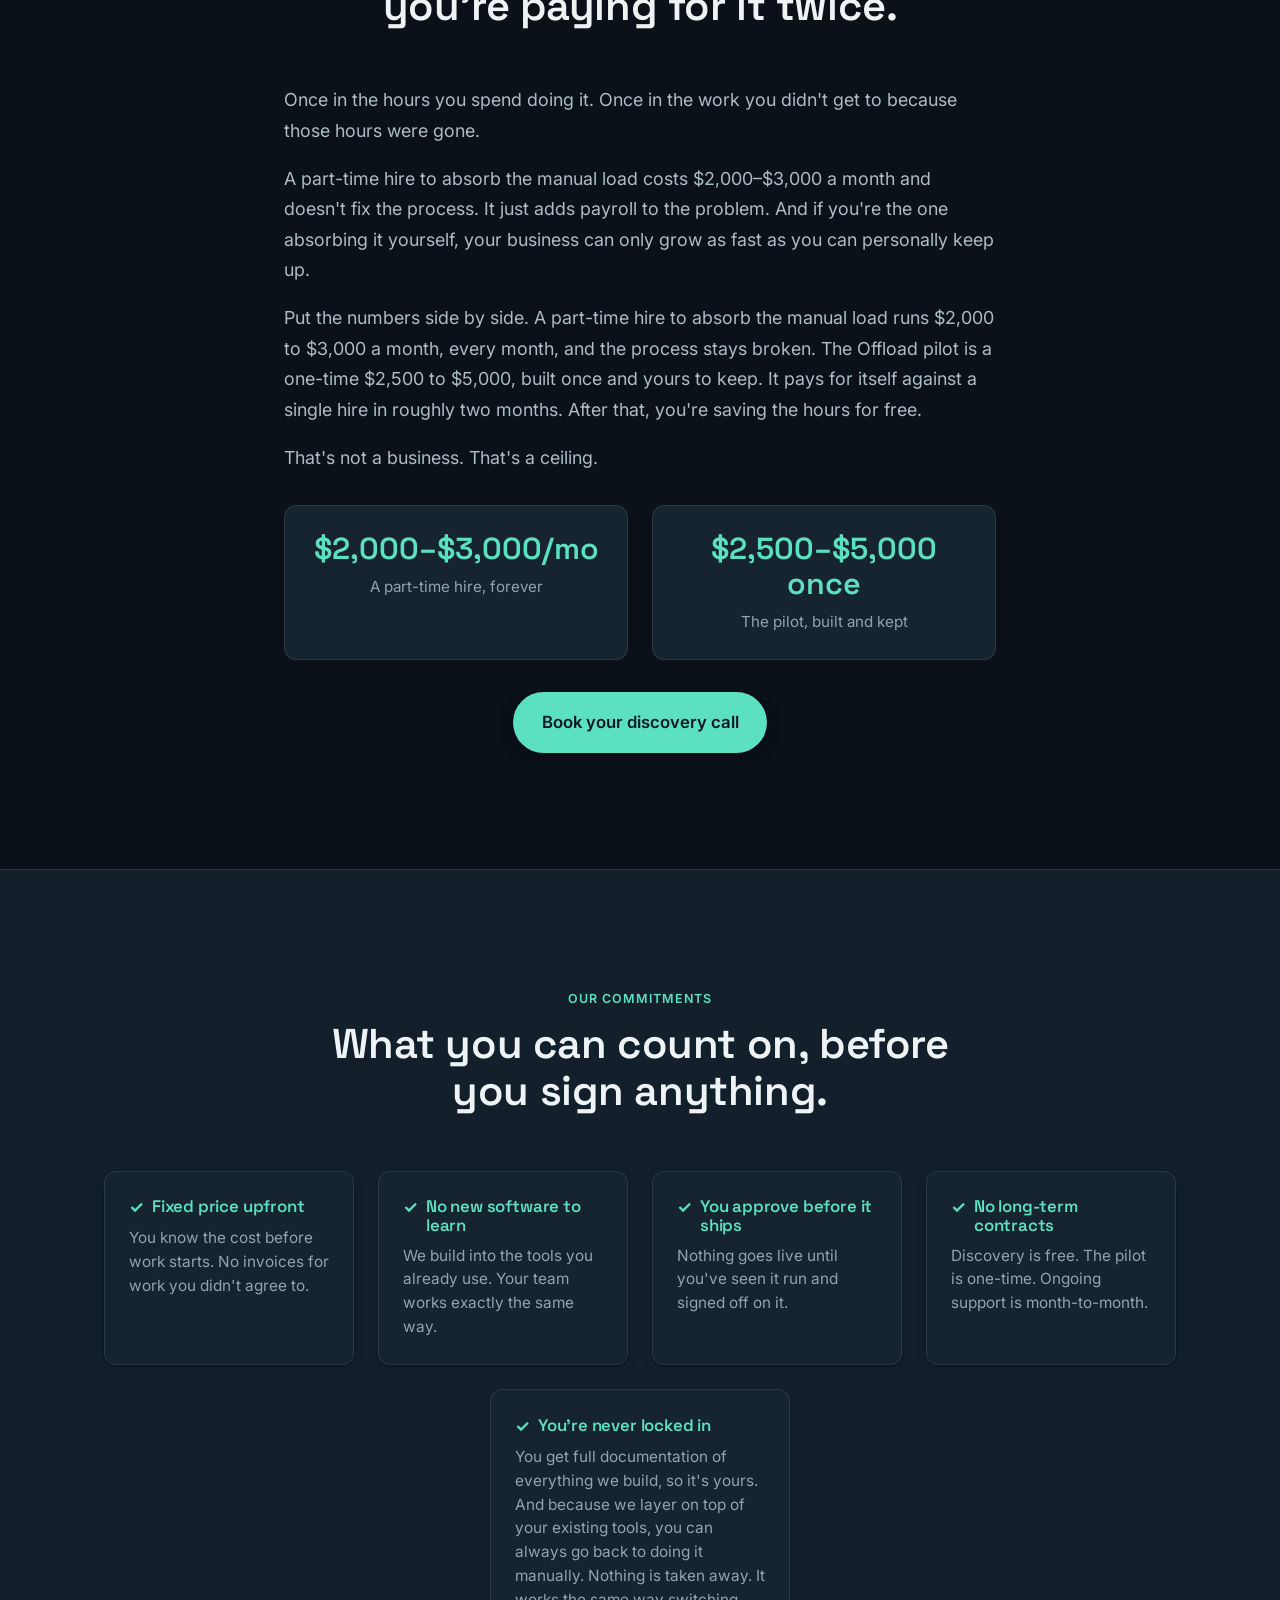
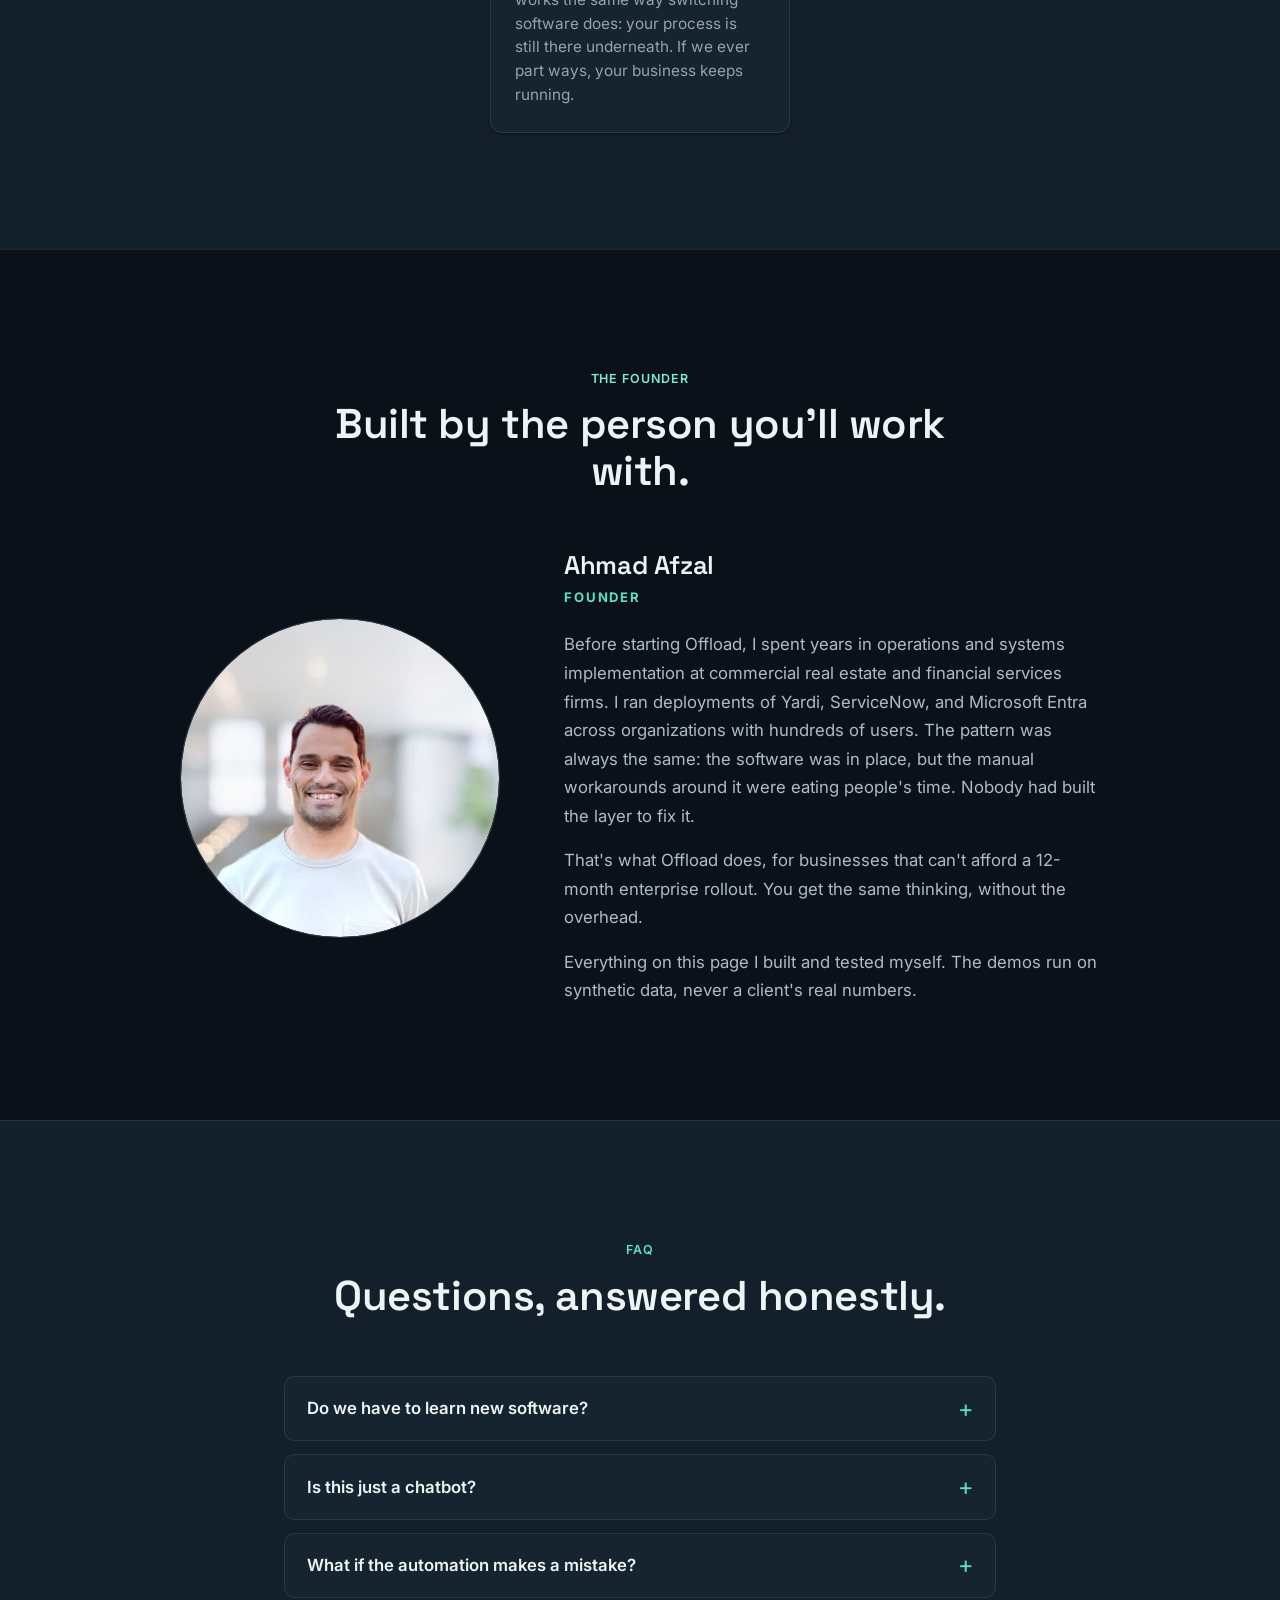
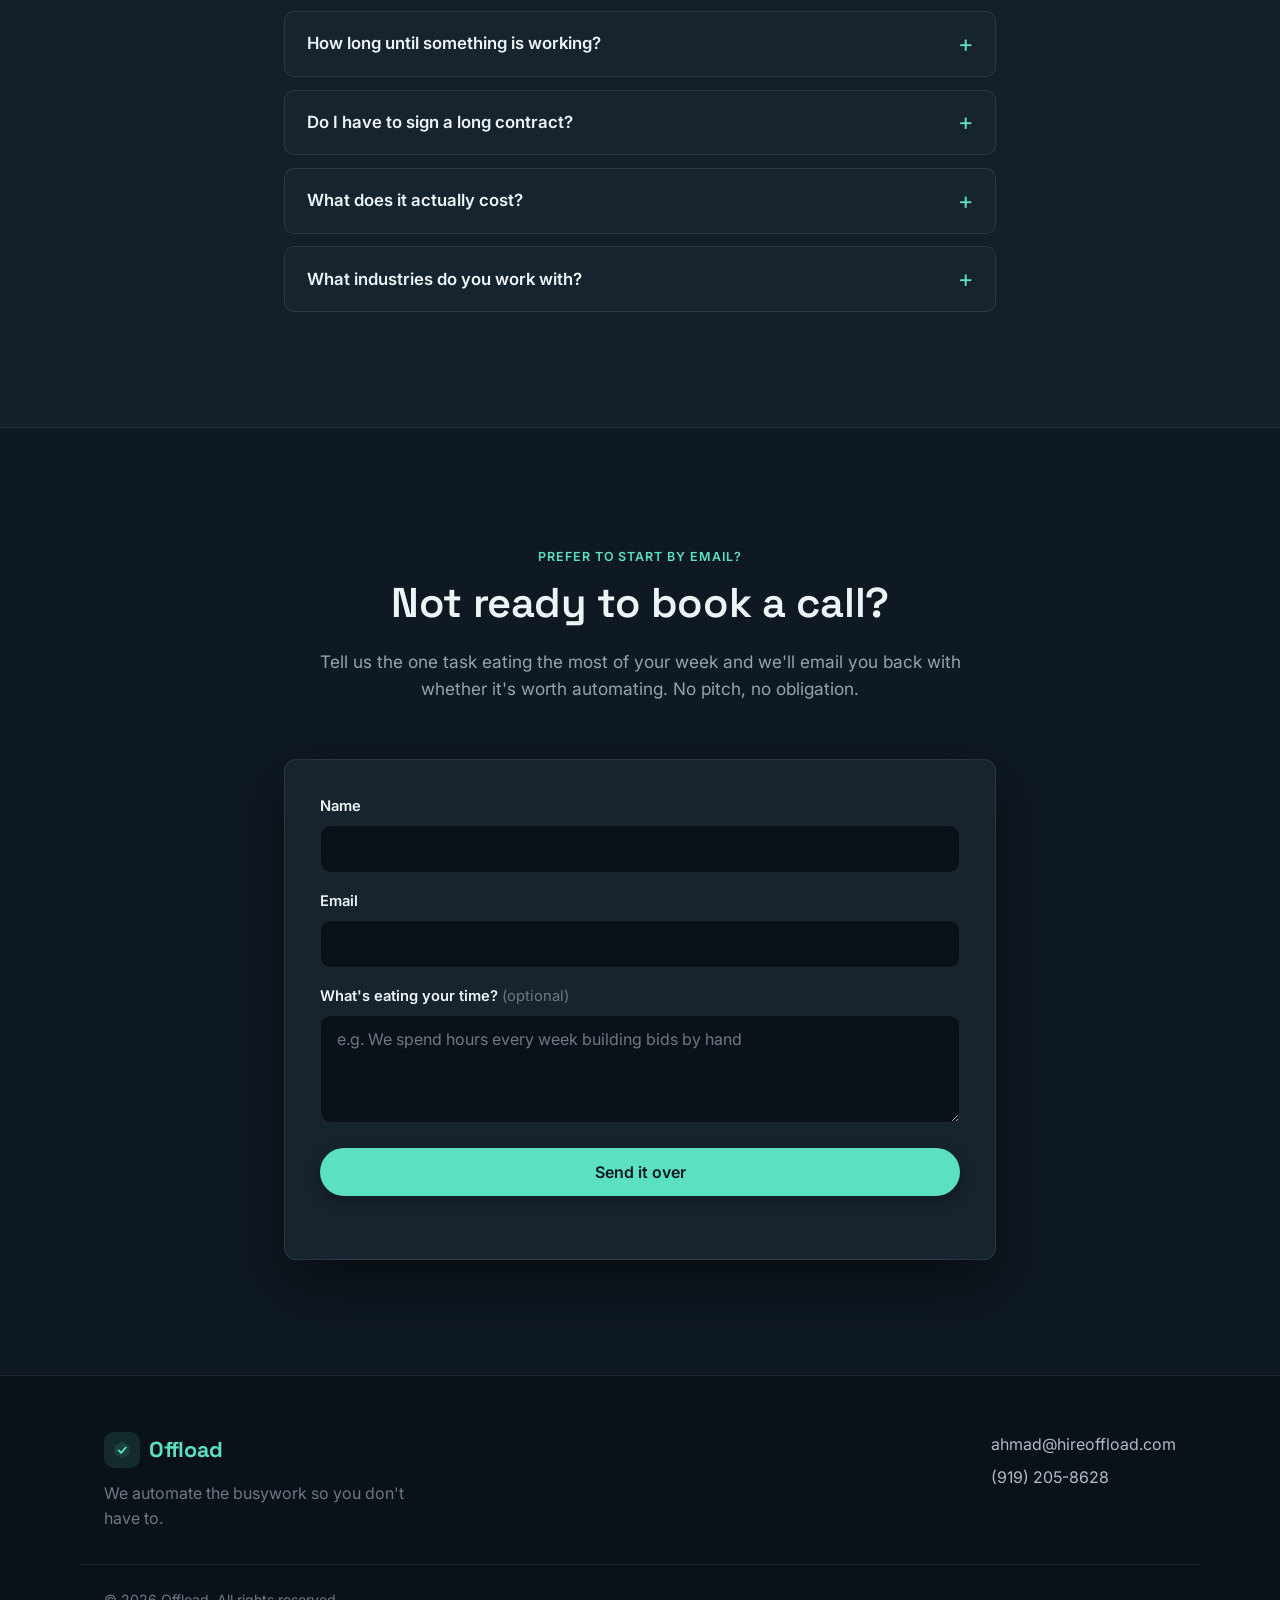
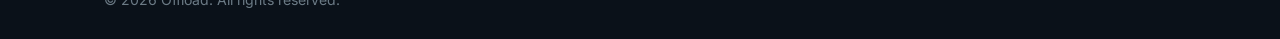
==== commit 7efc2f63: "Expand case study to three builds, correct provenance claims Accuracy: the roofing build was complet" ====
--- a/index.html
+++ b/index.html
@@ -492,48 +492,74 @@
     <section id="results" class="section">
       <div class="container">
         <div class="section-head">
-          <p class="eyebrow">In practice</p>
-          <h2>One client. One problem. Here's what changed.</h2>
-        </div>
-
-        <div class="proof-band">
-          <p class="proof-band-title">What changed for them</p>
-          <div class="proof-stats">
-            <div class="proof-stat">
-              <span class="proof-num reveal">2&ndash;3 days &rarr; under 30 min</span>
-              <span class="proof-cap">Bid turnaround</span>
-            </div>
-            <div class="proof-stat">
-              <span class="proof-num reveal">0</span>
-              <span class="proof-cap">New tools the field crew had to learn</span>
-            </div>
-            <div class="proof-stat">
-              <span class="proof-num reveal">~2 months</span>
-              <span class="proof-cap">To pay for itself vs. one part-time hire</span>
-            </div>
-          </div>
-          <p class="proof-foot"><em>Payback is illustrative: a one-time pilot at the mid-range against a single part-time hire at roughly $2,500/mo.</em></p>
-        </div>
-
-        <div class="grid case-grid case-grid-single">
+          <p class="eyebrow">Recent builds</p>
+          <h2>Three workflows. Here's what each one removes.</h2>
+        </div>
+
+        <div class="grid grid-3 case-grid">
           <article class="case-card">
             <div class="case-head">
               <span class="case-tag">Commercial roofing</span>
-              <span class="case-meta">3 crews &middot; Southeast US</span>
+              <span class="case-meta">Built on synthetic data &middot; Not deployed</span>
             </div>
             <p class="case-situation">
-              The owner walked every job himself: site photos, handwritten notes, then manual typing
-              into a Word template. <strong>One bid took two to three days.</strong>
+              The owner walks every job himself: site photos, handwritten notes, then manual typing
+              into a Word template. <strong>One bid takes two to three days.</strong>
             </p>
-            <p class="case-built"><strong>What we built:</strong> A Bid Generator. Photos and field notes go in;
+            <p class="case-built"><strong>The build:</strong> A Bid Generator. Photos and field notes go in;
               a formatted draft comes out: boilerplate written, job-specific details pulled in, anything
               unclear flagged for the owner to review.</p>
-            <figure class="case-workflow">
-              <img src="assets/images/roofing-bid-workflow.png" alt="Diagram of a local roofing company's bid workflow built in n8n, showing the flow from an email trigger through deduplication, attachment checks, and bid generation to delivery." />
-              <figcaption>A roofing company's bid workflow, built in n8n.</figcaption>
-            </figure>
-          </article>
-        </div>
+            <div class="case-results">
+              <div class="case-stat"><span class="case-num reveal">2&ndash;3 days &rarr; under 30 min</span><span class="case-cap">Bid turnaround in testing</span></div>
+              <div class="case-stat"><span class="case-num reveal">0</span><span class="case-cap">New tools the workflow required</span></div>
+            </div>
+          </article>
+
+          <article class="case-card">
+            <div class="case-head">
+              <span class="case-tag">Property management</span>
+              <span class="case-meta">Built on synthetic data</span>
+            </div>
+            <p class="case-situation">
+              A monthly owner report means pulling the trial balance, the budget, and the rent roll,
+              dropping them into a template, recomputing variances, then writing the narrative
+              explaining why NOI missed. <strong>Thirty to sixty minutes per property, every month.</strong>
+            </p>
+            <p class="case-built"><strong>The build:</strong> An Owner Reporting Pack. Three exports go in.
+              A draft report comes back: income statement with variances, rent roll summary, AR aging,
+              upcoming expirations, and a written variance narrative that names the GL account driving
+              each one. Every number is computed in code. The language model only writes the prose around
+              figures it was handed, so it cannot invent a number.</p>
+            <div class="case-results">
+              <div class="case-stat"><span class="case-num reveal">3 exports in</span><span class="case-cap">Files your system already produces</span></div>
+              <div class="case-stat"><span class="case-num reveal">Draft out</span><span class="case-cap">Reviewed by your team before it ships</span></div>
+            </div>
+          </article>
+
+          <article class="case-card">
+            <div class="case-head">
+              <span class="case-tag">Commercial leasing</span>
+              <span class="case-meta">Built on synthetic data</span>
+            </div>
+            <p class="case-situation">
+              A new lease arrives as a PDF. Someone reads it end to end and re-keys the parties, term,
+              rent schedule, CAM treatment, options, and every critical date into a spreadsheet.
+              <strong>An afternoon, per lease.</strong>
+            </p>
+            <p class="case-built"><strong>The build:</strong> A Lease Abstract workflow. The PDF goes in;
+              a structured abstract comes back with every field citing the clause it came from, so the
+              reviewer can verify rather than re-read.</p>
+            <div class="case-results">
+              <div class="case-stat"><span class="case-num reveal">Afternoon &rarr; ~2 min</span><span class="case-cap">Per lease abstract</span></div>
+              <div class="case-stat"><span class="case-num reveal">Every field cited</span><span class="case-cap">Traceable to the source clause</span></div>
+            </div>
+          </article>
+        </div>
+
+        <figure class="case-workflow">
+          <img src="assets/images/roofing-bid-workflow.png" alt="Diagram of a local roofing company's bid workflow built in n8n, showing the flow from an email trigger through deduplication, attachment checks, and bid generation to delivery." />
+          <figcaption>A roofing company's bid workflow, built in n8n.</figcaption>
+        </figure>
       </div>
     </section>
 
@@ -615,6 +641,7 @@
             <div class="founder-bio">
               <p>Before starting Offload, I spent years in operations and systems implementation at commercial real estate and financial services firms. I ran deployments of Yardi, ServiceNow, and Microsoft Entra across organizations with hundreds of users. The pattern was always the same: the software was in place, but the manual workarounds around it were eating people's time. Nobody had built the layer to fix it.</p>
               <p>That's what Offload does, for businesses that can't afford a 12-month enterprise rollout. You get the same thinking, without the overhead.</p>
+              <p>Everything on this page I built and tested myself. The demos run on synthetic data, never a client's real numbers.</p>
             </div>
           </div>
         </div>
--- a/styles.css
+++ b/styles.css
@@ -530,34 +530,14 @@
 }
 @media (max-width: 600px) { .stakes-compare { grid-template-columns: 1fr; } }
 
-/* Center the single-card case grid */
-.case-grid-single { display: flex; justify-content: center; }
-.case-grid-single .case-card { max-width: 860px; width: 100%; }
-/* Workflow diagram: show it large and readable (it is real proof) */
-.case-workflow { margin: 1.75rem 0; }
+/* In the 3-up build grid the cards are narrow, so stack the stats
+   instead of sitting them side by side (long figures wrapped badly). */
+.case-grid .case-results { grid-template-columns: 1fr; gap: .9rem; }
+.case-grid .case-num { font-size: 1.15rem; }
+
+/* Workflow diagram: full width under the build cards, kept readable */
+.case-workflow { margin: 2.5rem auto 0; max-width: 920px; }
 .case-workflow img { width: 100%; }
-
-/* Proof stats band (case study transformation) */
-.proof-band { max-width: 920px; margin: 0 auto 2.5rem; }
-.proof-band-title {
-  text-align: center; font-family: var(--font-head); font-weight: 600;
-  font-size: 1.15rem; color: var(--ink); margin: 0 0 1.4rem;
-}
-.proof-stats { display: grid; grid-template-columns: repeat(3, 1fr); gap: 1.25rem; }
-.proof-stat {
-  background: var(--navy-3); border: 1px solid var(--line); border-radius: var(--radius);
-  padding: 1.5rem 1.2rem; text-align: center;
-}
-.proof-num {
-  display: block; font-family: var(--font-head); font-weight: 600;
-  font-size: clamp(1.2rem, 2.4vw, 1.6rem); color: var(--mint); line-height: 1.15;
-}
-.proof-cap { display: block; margin-top: .5rem; font-size: .92rem; color: var(--text-soft); }
-.proof-foot {
-  text-align: center; font-size: 0.8rem; color: var(--text-faint);
-  opacity: 0.85; margin: 1.1rem auto 0; max-width: 620px;
-}
-@media (max-width: 640px) { .proof-stats { grid-template-columns: 1fr; } }
 
 /* Small centered note under a section (e.g. roadmap caveat) */
 .section-note {
